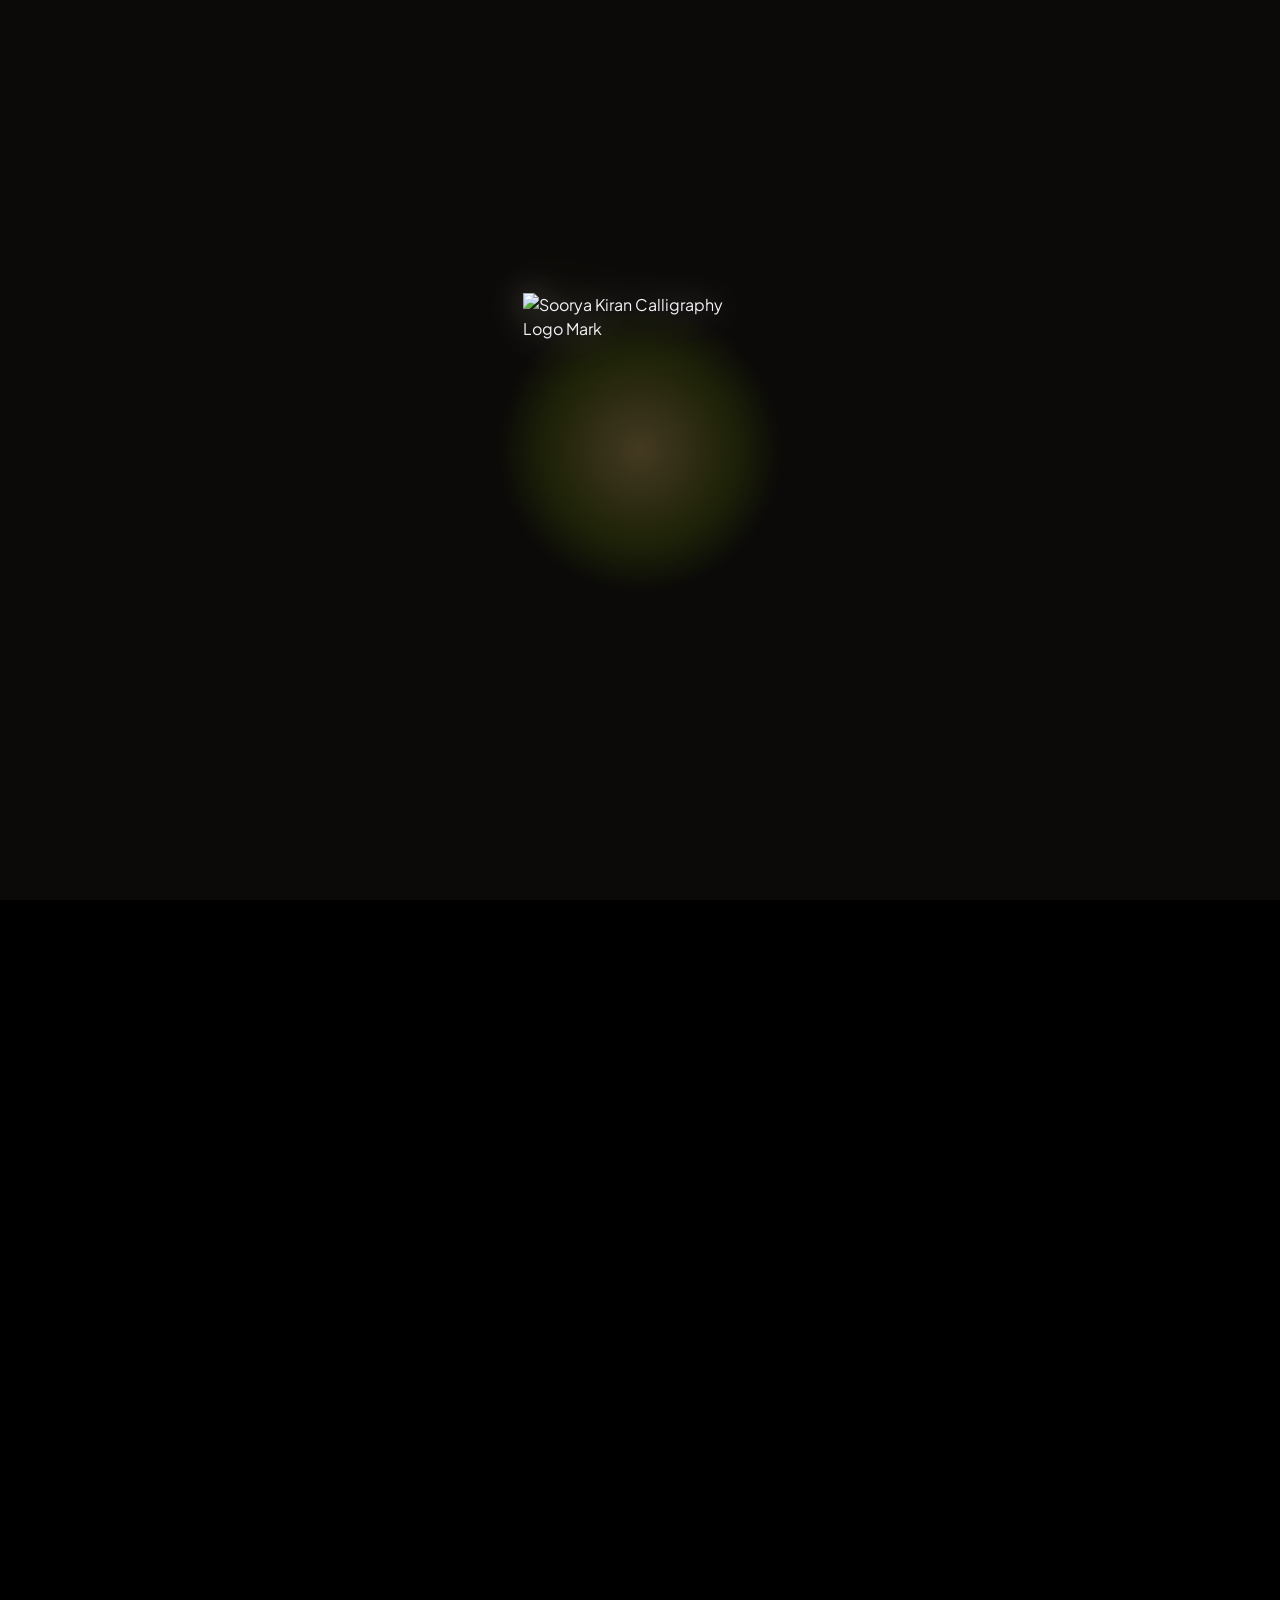
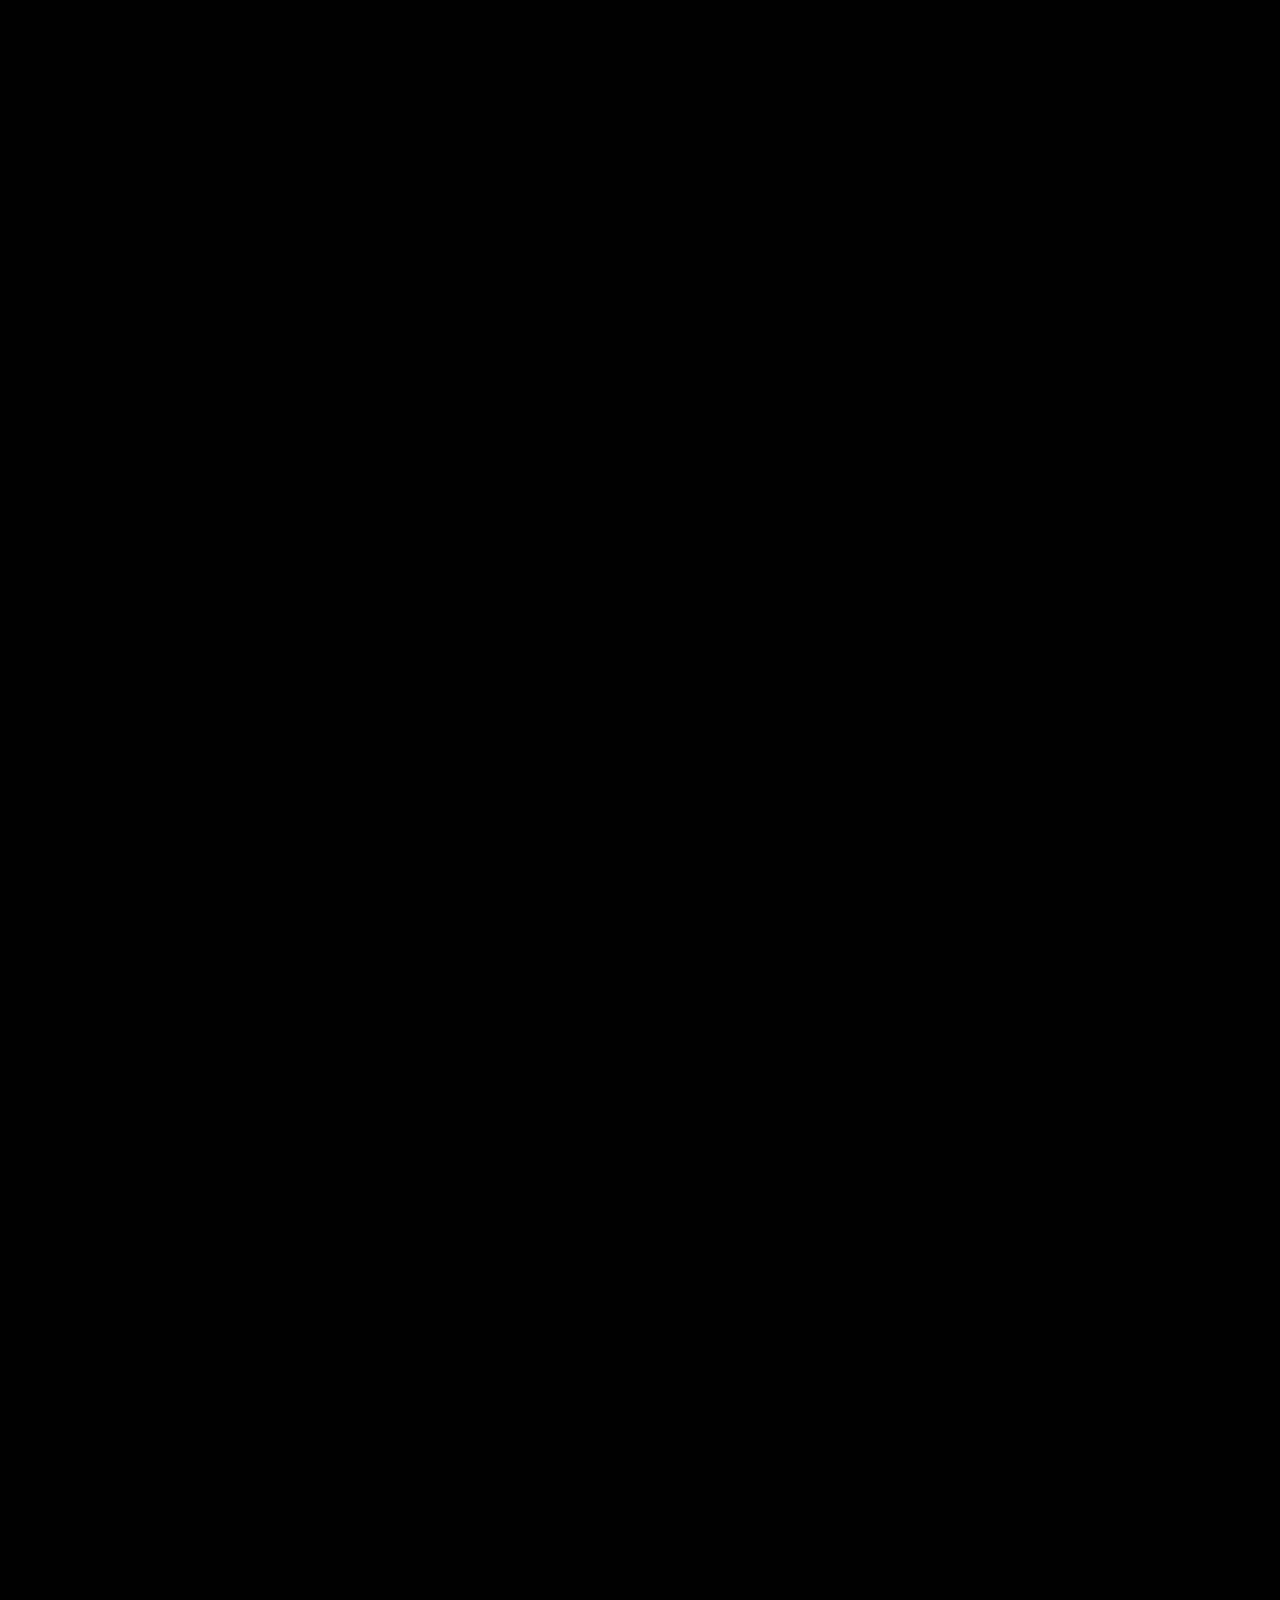
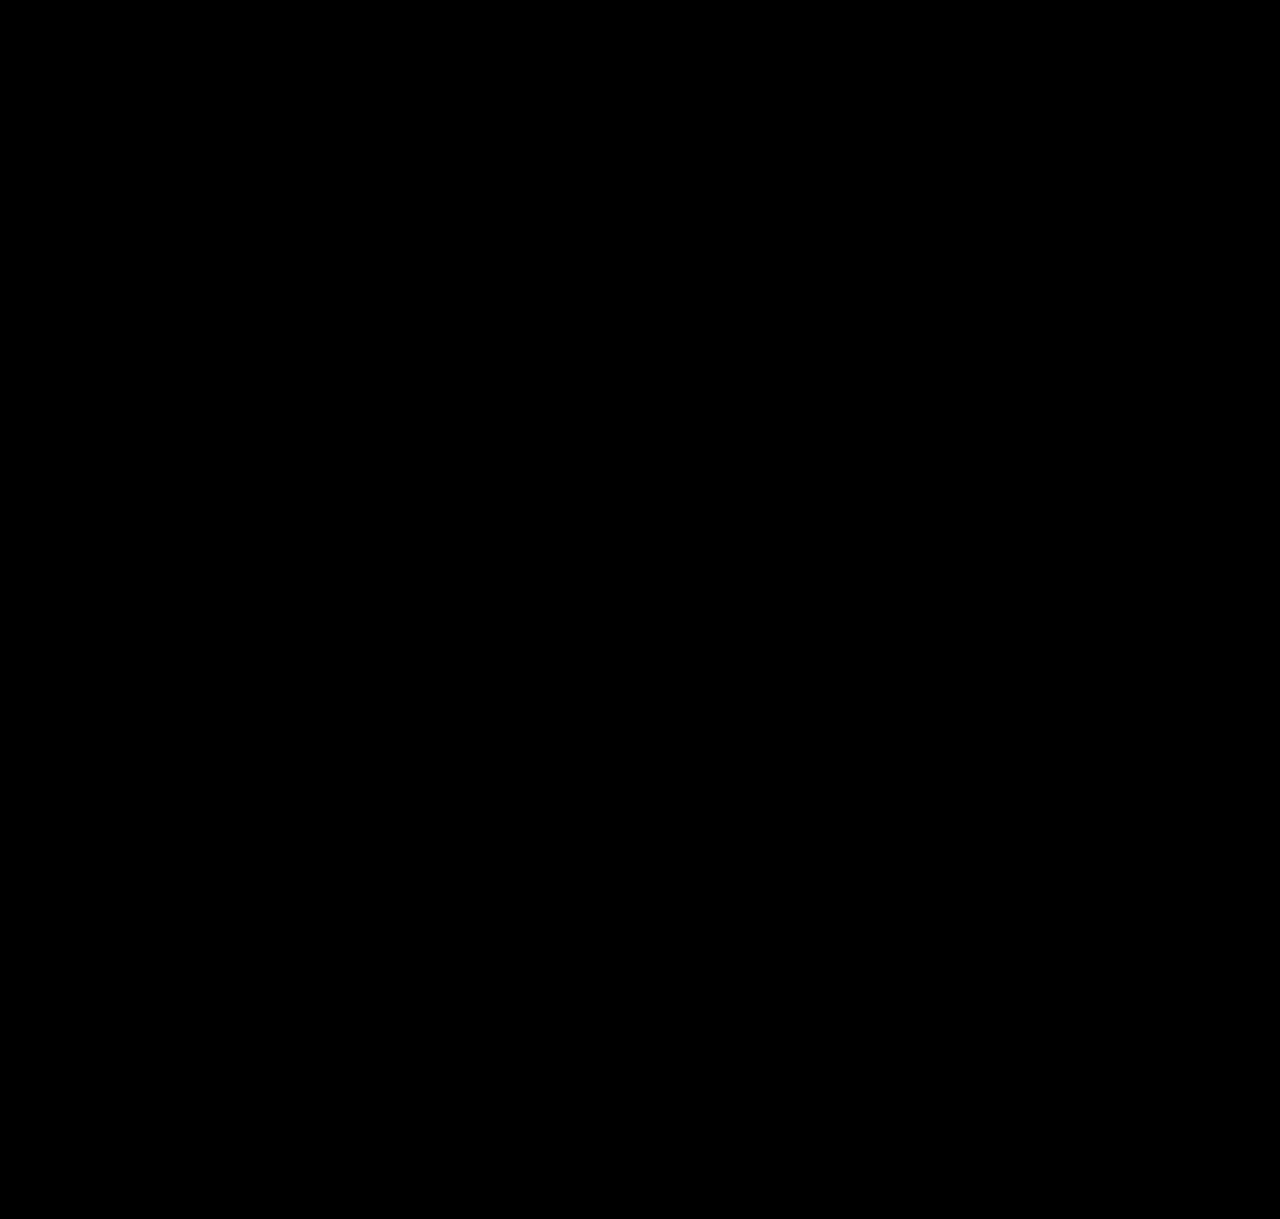
==== index.html @ 74030e29 "initial portfolio upload" ====
<!DOCTYPE html>
<html lang="en" data-theme="void" class="loading-locked">

<head>
  <meta charset="UTF-8">
  <meta name="viewport" content="width=device-width, initial-scale=1.0, viewport-fit=cover">
  <title>SOORYA KIRAN — Portfolio</title>
  <meta name="description"
    content="Portfolio of Soorya Kiran — brand systems, 3D motion, and tactile editorial design.">
  <meta property="og:title" content="SOORYA KIRAN — Portfolio">
  <meta property="og:description" content="Brand systems, 3D motion, and tactile editorial design by Soorya Kiran.">
  <meta property="og:type" content="website">
  <meta name="referrer" content="strict-origin-when-cross-origin">

  <link rel="stylesheet" href="styles.css">
  <link rel="icon" type="image/png" sizes="32x32" href="favicon-32x32.png?v=2">
  <link rel="icon" type="image/png" sizes="16x16" href="favicon-16x16.png?v=2">
  <link rel="apple-touch-icon" sizes="180x180" href="apple-touch-icon.png?v=2">
  <link rel="shortcut icon" href="favicon.ico?v=2">

  <!-- Instagram Media Embed Script -->
  <script async src="https://www.instagram.com/embed.js"></script>
</head>

<body class="loading-locked">
  <a href="#main-content" class="skip-link">SKIP TO CONTENT</a>

  <!-- ========================================================================
       PRELOADER / SPLASH SCREEN (Dark Dot-Grid Canvas with Animated Logo)
       ======================================================================== -->
  <div class="site-loader" id="siteLoader" role="status" aria-live="polite" aria-label="Loading Soorya Kiran portfolio">
    <div class="loader-stage" id="loaderStage">
      <div class="loader-halo" aria-hidden="true"></div>

      <!-- Animated Calligraphy Logo -->
      <div class="loader-logo-wrap">
        <img id="loaderLogoImg" src="img/loader-logo.gif" alt="Soorya Kiran Calligraphy Logo Mark"
          class="loader-logo-img" loading="eager" />
        <div class="loader-shimmer" aria-hidden="true"></div>
      </div>
    </div>
  </div>

  <!-- Tactile Analog Noise Overlay (Rohith Manikkoth Style) -->
  <div class="noise-overlay" aria-hidden="true"></div>

  <!-- Dot Matrix Grid Canvas (Nothing OS Style) -->
  <div class="dot-grid-bg" aria-hidden="true"></div>

  <!-- Custom Spring & Magnetic Cursor -->
  <div class="custom-cursor" id="customCursor" aria-hidden="true"></div>

  <!-- ========================================================================
       TOP NAVIGATION
       ======================================================================== -->
  <header class="site-nav">
    <div class="site-nav__inner">
      <a href="#hero" class="logo-badge" aria-label="Soorya Kiran Studio Home" title="Soorya Kiran">
        <img src="logo.png" alt="Soorya Kiran Logo" class="logo-badge__mark">
      </a>

      <div class="status-pill" aria-label="Current studio availability">
        <span class="status-dot"></span>
        <span>STATUS: OPEN FOR COMMISSIONS [2026]</span>
      </div>

      <nav class="nav-actions" aria-label="Primary navigation">
        <div class="nav-dropdown" id="worksDropdown">
          <button class="nav-link-btn nav-dropdown-trigger" id="worksDropdownBtn" type="button" aria-haspopup="true"
            aria-expanded="false" aria-controls="worksDropdownMenu">
            <span>WORKS</span>
            <svg class="dropdown-chevron" viewBox="0 0 24 24" width="13" height="13" fill="none" stroke="currentColor"
              stroke-width="2.5" stroke-linecap="round" stroke-linejoin="round" aria-hidden="true">
              <polyline points="6 9 12 15 18 9"></polyline>
            </svg>
          </button>
          <div class="nav-dropdown-menu" id="worksDropdownMenu" role="menu" aria-label="Works Categories">
            <a href="#featured" class="nav-dropdown-item" role="menuitem">
              <span class="dropdown-item-num">01</span>
              <span class="dropdown-item-text">Illustration &amp; Branding</span>
            </a>
            <a href="#disciplines" class="nav-dropdown-item" role="menuitem">
              <span class="dropdown-item-num">02</span>
              <span class="dropdown-item-text">Creative Direction &amp; Scripting</span>
            </a>
          </div>
        </div>
        <a href="#about" class="nav-link-btn">ABOUT</a>
        <a href="resume.html" class="nav-link-btn" title="View Soorya Kiran's Resume &amp; Download PDF">RESUME</a>
        <a href="#contact" class="nav-link-btn">CONTACT</a>
        <button class="sound-toggle-btn active" id="soundToggleBtn" aria-label="Toggle sound effects"
          aria-pressed="true" title="Toggle audio feedback">
          <svg viewBox="0 0 24 24" width="18" height="18" fill="none" stroke="currentColor" stroke-width="2"
            stroke-linecap="round" stroke-linejoin="round" aria-hidden="true">
            <polygon points="11 5 6 9 2 9 2 15 6 15 11 19 11 5"></polygon>
            <path d="M19.07 4.93a10 10 0 0 1 0 14.14M15.54 8.46a5 5 0 0 1 0 7.07"></path>
          </svg>
        </button>
      </nav>
    </div>
  </header>

  <main id="main-content">
    <!-- ========================================================================
       HERO SECTION: 3D Parallax Shapes + Brought-Down Text
       ======================================================================== -->
    <section class="hero-section" id="hero">
      <div class="container">
        <!-- Interactive 3D Parallax & Inertia Graphical Floating Shapes Stage -->
        <div class="sticker-stage-container" id="stickerStageContainer">
          <div class="sticker-stage" id="stickerStage">

            <!-- Background Layer: Rotating Orbital Tech Ring (Encompassing All Foreground Elements) -->
            <div class="sticker-item sticker-techring-item" data-depth="0.25" data-base-rot="0" aria-hidden="true">
              <div class="techring-orbit-wrap">
                <img src="img/stickers/tech-ring-white.png" alt="" class="techring-img techring-img-white" />
                <img src="img/stickers/tech-ring-black.png" alt="" class="techring-img techring-img-black" />
              </div>
            </div>

            <!-- Sticker 1 (Center): Retro CRT Television with Creative Dictator VHS Screen & Cartoon Avatar Inside -->
            <div class="sticker-item sticker-1 sticker-tv-item" data-depth="1.4" data-base-rot="2">
              <div class="tv-sticker-chassis" style="--hover-rot: 4deg;">
                <div class="tv-screen-portal">
                  <div class="tv-screen-ambient">
                    <img src="img/stickers/creative-dictator.jpg" alt="Creative Dictator" class="tv-vhs-screen-img" />
                    <div class="tv-vhs-glitch-line"></div>
                    <div class="tv-scanlines"></div>
                    <div class="tv-vhs-static-noise"></div>
                  </div>
                  <!-- Animated Cartoon Head Assembly with Living Moving Eyes -->
                  <div class="tv-cartoon-head-assembly">
                    <img src="img/stickers/cartoon-head-base.png" alt="Soorya Kiran Cartoon Avatar"
                      class="tv-cartoon-head-base" />
                    <div class="cartoon-eyes-container" aria-hidden="true">
                      <img src="img/stickers/cartoon-pupil-left.png" alt="" class="cartoon-pupil pupil-left" />
                      <img src="img/stickers/cartoon-pupil-right.png" alt="" class="cartoon-pupil pupil-right" />
                    </div>
                  </div>
                  <div class="tv-screen-glare"></div>
                </div>
                <img src="img/stickers/tv-frame.png" alt="Retro Television Chassis" class="tv-chassis-frame" />
              </div>
            </div>

            <!-- Sticker 7 (Top-Right Arc): Glowing "ON AIR" Studio Lightbox Sign -->
            <div class="sticker-item sticker-7 sticker-onair-item" data-depth="1.15" data-base-rot="4">
              <div class="onair-sticker-wrap" style="--hover-rot: 6deg;">
                <img src="img/stickers/on-air.png" alt="Retro ON AIR Studio Lightbox" class="onair-sticker-img" />
              </div>
            </div>

            <!-- Sticker 3 (Top-Right Arc): Movie Production Clapper Board (Animated Clapping Arm) -->
            <div class="sticker-item sticker-3 sticker-clapper-item" data-depth="1.2" data-base-rot="4">
              <div class="clapper-animated-wrap" style="--hover-rot: 8deg;">
                <div class="clapper-assembly">
                  <img src="img/stickers/clapper-base.png" alt="Movie Production Clapper Slate"
                    class="clapper-base-img" />
                  <img src="img/stickers/clapper-stick.png" alt="Movie Clapper Hinged Arm" class="clapper-stick-img" />
                </div>
              </div>
            </div>

            <!-- Sticker 9 (Mid-Right): Creative Visual Storyboard & Script Notebook with Flipping Pages -->
            <div class="sticker-item sticker-9 sticker-notebook-item" data-depth="1.25" data-base-rot="5">
              <div class="notebook-sticker-wrap" style="--hover-rot: 9deg;">
                <img src="img/stickers/notebook.png" alt="Creative Storyboard and Script Spiral Notebook"
                  class="notebook-sticker-img" />
                <!-- Animated 3D Flipping Pages Deck -->
                <div class="notebook-pages-deck" aria-hidden="true">
                  <!-- Base Page (Static underlayer) -->
                  <div class="notebook-page page-base">
                    <div class="page-sheet">
                      <div class="page-ruled-lines"></div>
                      <div class="page-doodle">
                        <span class="doodle-badge">VOL. 04</span>
                        <div class="doodle-bars">
                          <span class="d-bar b-1"></span>
                          <span class="d-bar b-2"></span>
                          <span class="d-bar b-3"></span>
                        </div>
                      </div>
                    </div>
                  </div>
                  <!-- Flipping Page 3 -->
                  <div class="notebook-page page-turner turn-3">
                    <div class="page-face page-front">
                      <div class="page-sheet">
                        <div class="page-doodle">
                          <span class="doodle-badge">LAYOUT</span>
                          <div class="doodle-boxes">
                            <span class="d-box"></span>
                            <span class="d-box"></span>
                          </div>
                        </div>
                      </div>
                    </div>
                    <div class="page-face page-back"></div>
                  </div>
                  <!-- Flipping Page 2 -->
                  <div class="notebook-page page-turner turn-2">
                    <div class="page-face page-front">
                      <div class="page-sheet">
                        <div class="page-doodle">
                          <span class="doodle-badge">STORY</span>
                          <div class="doodle-bars">
                            <span class="d-bar b-1"></span>
                            <span class="d-bar b-2"></span>
                          </div>
                        </div>
                      </div>
                    </div>
                    <div class="page-face page-back"></div>
                  </div>
                  <!-- Flipping Page 1 -->
                  <div class="notebook-page page-turner turn-1">
                    <div class="page-face page-front">
                      <div class="page-sheet">
                        <div class="page-doodle">
                          <span class="doodle-badge">IDEA ✦</span>
                          <div class="doodle-sketch-circle"></div>
                        </div>
                      </div>
                    </div>
                    <div class="page-face page-back"></div>
                  </div>
                </div>
                <!-- Spiral Spine overlay so pages turn under the spiral binding wire -->
                <img src="img/stickers/notebook-spiral-spine.png" alt="" class="notebook-spiral-overlay" />
              </div>
            </div>

            <!-- Sticker 5 (Bottom-Right): Cinema Popcorn Box with Falling Popcorn Kernels -->
            <div class="sticker-item sticker-5 sticker-popcorn-item" data-depth="1.1" data-base-rot="5">
              <div class="popcorn-animated-wrap" style="--hover-rot: 8deg;">
                <img src="img/stickers/popcorn.png" alt="Cinema Popcorn Box" class="popcorn-box-img" />
                <div class="popcorn-fall-stream" aria-hidden="true">
                  <img src="img/stickers/popcorn-kernel-1.png" alt="" class="popcorn-drop drop-1" />
                  <img src="img/stickers/popcorn-kernel-2.png" alt="" class="popcorn-drop drop-2" />
                  <img src="img/stickers/popcorn-kernel-3.png" alt="" class="popcorn-drop drop-3" />
                  <img src="img/stickers/popcorn-kernel-1.png" alt="" class="popcorn-drop drop-4" />
                </div>
              </div>
            </div>

            <!-- Sticker 8 (Bottom-Center): Classic Cartoon Idea Bomb with Sizzling Spark -->
            <div class="sticker-item sticker-8 sticker-bomb-item" data-depth="1.35" data-base-rot="-6">
              <div class="bomb-sticker-wrap" style="--hover-rot: -10deg;">
                <img src="img/stickers/bomb.png" alt="Classic Cartoon Idea Bomb with Sizzling Spark"
                  class="bomb-sticker-img" />
                <!-- Sizzling Sparkling Fire Animation Overlay -->
                <div class="bomb-sparkle-layer" aria-hidden="true">
                  <img src="img/stickers/bomb-spark-star.png" alt="" class="bomb-spark-star-flame" />
                  <div class="bomb-spark-core-glow"></div>
                  <div class="bomb-spark-particles">
                    <span class="bomb-spark-particle sp-1">✦</span>
                    <span class="bomb-spark-particle sp-2">★</span>
                    <span class="bomb-spark-particle sp-3">✦</span>
                    <span class="bomb-spark-particle sp-4">✦</span>
                    <span class="bomb-spark-particle sp-5">★</span>
                    <span class="bomb-spark-particle sp-6">✦</span>
                  </div>
                </div>
              </div>
            </div>

            <!-- Sticker 4 (Bottom-Left Arc): Vintage Audio Cassette Tape with Flying Musical Notes -->
            <div class="sticker-item sticker-4 sticker-cassette-item" data-depth="1.6" data-base-rot="-7">
              <div class="cassette-sticker-wrap" style="--hover-rot: -8deg;">
                <img src="img/stickers/cassette.png" alt="Vintage Audio Cassette Tape" class="cassette-sticker-img" />
                <div class="cassette-music-notes" aria-hidden="true">
                  <span class="music-note note-1">&#9835;</span>
                  <span class="music-note note-2">&#9834;</span>
                  <span class="music-note note-3">&#9836;</span>
                  <span class="music-note note-4">&#9835;</span>
                </div>
              </div>
            </div>

            <!-- Sticker 2 (Left): Design & Art Direction Typography Badge (Organized Rounded Card) -->
            <div class="sticker-item sticker-2 sticker-artdir-item" data-depth="0.9" data-base-rot="0">
              <div class="artdir-text-wrap" style="--hover-rot: -2deg;">
                <span class="artdir-line artdir-line-1">DESIGN &amp; ART</span>
                <span class="artdir-line artdir-line-2">DIRECTION</span>
              </div>
            </div>

            <!-- Sticker 6 (Upper-Left): Animated Spinning Red Vinyl Record Disc -->
            <div class="sticker-item sticker-6 sticker-disc-item" data-depth="1.3" data-base-rot="-8">
              <div class="disc-sticker-wrap" style="--hover-rot: -12deg;">
                <img src="img/stickers/vinyl-disc-red.gif" alt="Spinning Red Vinyl Record Disc"
                  class="vinyl-disc-img" />
              </div>
            </div>

          </div>
        </div>

        <!-- Text Brought Down Below the Floating Shapes -->
        <div class="hero-text-content">
          <div class="hero-header-top">
            <div class="hero-tagline neon-sign-board" role="status" aria-label="Open 24/7">
              <span class="neon-sign-dot"></span>
              <span class="neon-sign-text">OPEN <span class="neon-sign-accent">24/7</span></span>
            </div>
          </div>

          <!-- Accessible headline for SEO -->
          <h1 class="sr-only">SOORYA KIRAN — Portfolio</h1>

          <p class="hero-subtitle">
            A collection of my creative explorations in illustration, graphic design, concept art, photography, and
            visual storytelling. A space where ideas take shape through experimentation, creativity, and visual
            expression.
          </p>
        </div>
      </div>
    </section>

    <!-- ========================================================================
       ENDLESS DOT-MATRIX TICKER MARQUEE (Rohith Inspired)
       ======================================================================== -->
    <div class="marquee-ribbon" aria-hidden="true">
      <div class="marquee-track">
        <div class="marquee-content">
          <span>BRANDING</span>
          <span class="marquee-dot"></span>
          <span>COMICS</span>
          <span class="marquee-dot"></span>
          <span>ILLUSTRATIONS</span>
          <span class="marquee-dot"></span>
          <span>CONCEPTUALIZATION</span>
          <span class="marquee-dot"></span>
          <span>CONCEPT ART</span>
          <span class="marquee-dot"></span>
          <span>BRANDING</span>
          <span class="marquee-dot"></span>
          <span>COMICS</span>
          <span class="marquee-dot"></span>
          <span>ILLUSTRATIONS</span>
          <span class="marquee-dot"></span>
          <span>CONCEPTUALIZATION</span>
          <span class="marquee-dot"></span>
          <span>CONCEPT ART</span>
          <span class="marquee-dot"></span>
        </div>
        <div class="marquee-content">
          <span>BRANDING</span>
          <span class="marquee-dot"></span>
          <span>COMICS</span>
          <span class="marquee-dot"></span>
          <span>ILLUSTRATIONS</span>
          <span class="marquee-dot"></span>
          <span>CONCEPTUALIZATION</span>
          <span class="marquee-dot"></span>
          <span>CONCEPT ART</span>
          <span class="marquee-dot"></span>
          <span>BRANDING</span>
          <span class="marquee-dot"></span>
          <span>COMICS</span>
          <span class="marquee-dot"></span>
          <span>ILLUSTRATIONS</span>
          <span class="marquee-dot"></span>
          <span>CONCEPTUALIZATION</span>
          <span class="marquee-dot"></span>
          <span>CONCEPT ART</span>
          <span class="marquee-dot"></span>
        </div>
      </div>
    </div>

    <!-- ========================================================================
       01. ILLUSTRATION & BRANDING: CURVED ARC CAROUSEL
       ======================================================================== -->
    <section class="section-featured" id="featured">
      <div class="container">
        <div class="section-title-wrap">
          <span class="section-badge">01 / VISUAL IDENTITY &amp; ART</span>
          <h2 class="section-heading">ILLUSTRATION &amp;&nbsp;BRANDING</h2>
          <p class="section-desc">Editorial illustration, publication design, and visual branding projects from my
            official <a href="https://www.behance.net/sooryakiran4" target="_blank" rel="noopener noreferrer"
              style="color: var(--accent-primary); text-decoration: underline; font-weight: 700;">Behance Portfolio
              &nearr;</a>. Drag or glide along the arc to explore each case study.</p>
        </div>
      </div>

      <!-- Draggable Curved Viewport -->
      <div class="curved-carousel-viewport" id="curvedCarouselViewport">
        <div class="curved-carousel-track" id="curvedCarouselTrack">

          <!-- Card 1: Akkarakavu -->
          <article class="carousel-card" data-project-id="project-01">
            <div class="carousel-card__layer carousel-card__layer--back" style="--rot-back: -4.2deg;"></div>
            <div class="carousel-card__layer carousel-card__layer--mid" style="--rot-mid: 3.8deg;"></div>
            <div class="carousel-card__layer carousel-card__layer--front">
              <div class="card-media">
                <span class="card-media-pill">COMIC SERIES</span>
                <img src="img/projects/akkarakkavu.png" alt="Akkarakkavu Chapter One Short Comic" class="card-thumb"
                  loading="eager" />
              </div>
              <div class="card-body">
                <div class="card-meta">
                  <span class="card-client">COMIC SERIES</span>
                  <span class="card-year">2025</span>
                </div>
                <h3 class="card-title">AKKARAKKAVU</h3>
                <div class="card-tags">
                  <span class="card-tag">Comic Series</span>
                  <span class="card-tag">Visual Storytelling</span>
                  <span class="card-tag">Character Design</span>
                </div>
              </div>
            </div>
          </article>

          <!-- Card 2: Walkkaro Walkathon -->
          <article class="carousel-card" data-project-id="project-02">
            <div class="carousel-card__layer carousel-card__layer--back" style="--rot-back: -4.8deg;"></div>
            <div class="carousel-card__layer carousel-card__layer--mid" style="--rot-mid: 3.4deg;"></div>
            <div class="carousel-card__layer carousel-card__layer--front">
              <div class="card-media">
                <span class="card-media-pill">CAMPAIGN KEY VISUAL &bull; BRANDING</span>
                <img src="img/projects/walkkaro.jpg" alt="Walkkaro Kozhikode Walkathon Key Visual Illustration"
                  class="card-thumb" loading="eager" />
              </div>
              <div class="card-body">
                <div class="card-meta">
                  <span class="card-client">CURIOUS CAT IDEAS &bull; WALKKARO</span>
                  <span class="card-year">2026</span>
                </div>
                <h3 class="card-title">WALKKARO WALKATHON</h3>
                <div class="card-tags">
                  <span class="card-tag">Key Visual</span>
                  <span class="card-tag">Event Illustration</span>
                  <span class="card-tag">Print &amp; Digital</span>
                </div>
              </div>
            </div>
          </article>

          <!-- Card 3: The Drip Codex -->
          <article class="carousel-card" data-project-id="project-03">
            <div class="carousel-card__layer carousel-card__layer--back" style="--rot-back: -3.6deg;"></div>
            <div class="carousel-card__layer carousel-card__layer--mid" style="--rot-mid: 4.6deg;"></div>
            <div class="carousel-card__layer carousel-card__layer--front">
              <div class="card-media">
                <span class="card-media-pill">EDITORIAL &bull; GEN-Z CULTURE</span>
                <img src="img/projects/drip-codex.jpg" alt="The Drip Codex Fashion Glossary" class="card-thumb"
                  loading="eager" />
              </div>
              <div class="card-body">
                <div class="card-meta">
                  <span class="card-client">EDITORIAL &bull; SUB-CULTURE</span>
                  <span class="card-year">2025</span>
                </div>
                <h3 class="card-title">THE DRIP CODEX</h3>
                <div class="card-tags">
                  <span class="card-tag">Fashion Glossary</span>
                  <span class="card-tag">Editorial Design</span>
                  <span class="card-tag">Subculture Research</span>
                </div>
              </div>
            </div>
          </article>

          <!-- Card 4: One Way Vision Project 2025 -->
          <article class="carousel-card" data-project-id="project-04">
            <div class="carousel-card__layer carousel-card__layer--back" style="--rot-back: -4.4deg;"></div>
            <div class="carousel-card__layer carousel-card__layer--mid" style="--rot-mid: 4.0deg;"></div>
            <div class="carousel-card__layer carousel-card__layer--front">
              <div class="card-media">
                <span class="card-media-pill">SPATIAL GRAPHICS &bull; ARCHITECTURE</span>
                <img src="img/projects/one-way-vision.jpg" alt="One Way Vision Illustrated Graphic Panel NIFT Kannur"
                  class="card-thumb" loading="eager" />
              </div>
              <div class="card-body">
                <div class="card-meta">
                  <span class="card-client">NIFT KANNUR CAMPUS</span>
                  <span class="card-year">2025</span>
                </div>
                <h3 class="card-title">ONE WAY VISION PANELS</h3>
                <div class="card-tags">
                  <span class="card-tag">Architectural Mural</span>
                  <span class="card-tag">Large Format</span>
                  <span class="card-tag">Perforated Vinyl</span>
                </div>
              </div>
            </div>
          </article>

        </div>
      </div>

      <!-- Carousel Nav Buttons -->
      <div class="carousel-controls">
        <button class="carousel-btn" id="carouselPrevBtn" aria-label="Previous Project">
          <svg viewBox="0 0 24 24" fill="none" stroke="currentColor" stroke-width="2.5" stroke-linecap="round"
            stroke-linejoin="round">
            <line x1="19" y1="12" x2="5" y2="12"></line>
            <polyline points="12 19 5 12 12 5"></polyline>
          </svg>
        </button>
        <button class="carousel-btn" id="carouselNextBtn" aria-label="Next Project">
          <svg viewBox="0 0 24 24" fill="none" stroke="currentColor" stroke-width="2.5" stroke-linecap="round"
            stroke-linejoin="round">
            <line x1="5" y1="12" x2="19" y2="12"></line>
            <polyline points="12 5 19 12 12 19"></polyline>
          </svg>
        </button>
      </div>
    </section>

    <!-- Reverse Ticker Marquee (Same discipline terms as top ticker) -->
    <div class="marquee-ribbon marquee-ribbon--reverse" aria-hidden="true">
      <div class="marquee-track">
        <div class="marquee-content">
          <span>BRANDING</span>
          <span class="marquee-dot"></span>
          <span>COMICS</span>
          <span class="marquee-dot"></span>
          <span>ILLUSTRATIONS</span>
          <span class="marquee-dot"></span>
          <span>CONCEPTUALIZATION</span>
          <span class="marquee-dot"></span>
          <span>CONCEPT ART</span>
          <span class="marquee-dot"></span>
          <span>BRANDING</span>
          <span class="marquee-dot"></span>
          <span>COMICS</span>
          <span class="marquee-dot"></span>
          <span>ILLUSTRATIONS</span>
          <span class="marquee-dot"></span>
          <span>CONCEPTUALIZATION</span>
          <span class="marquee-dot"></span>
          <span>CONCEPT ART</span>
          <span class="marquee-dot"></span>
        </div>
        <div class="marquee-content">
          <span>BRANDING</span>
          <span class="marquee-dot"></span>
          <span>COMICS</span>
          <span class="marquee-dot"></span>
          <span>ILLUSTRATIONS</span>
          <span class="marquee-dot"></span>
          <span>CONCEPTUALIZATION</span>
          <span class="marquee-dot"></span>
          <span>CONCEPT ART</span>
          <span class="marquee-dot"></span>
          <span>BRANDING</span>
          <span class="marquee-dot"></span>
          <span>COMICS</span>
          <span class="marquee-dot"></span>
          <span>ILLUSTRATIONS</span>
          <span class="marquee-dot"></span>
          <span>CONCEPTUALIZATION</span>
          <span class="marquee-dot"></span>
          <span>CONCEPT ART</span>
          <span class="marquee-dot"></span>
        </div>
      </div>
    </div>

    <!-- ========================================================================
       02. CREATIVE DIRECTION & SCRIPTING (Hovering Project Cards)
       ======================================================================== -->
    <section class="section-grid" id="disciplines">
      <div class="container">
        <div class="section-title-wrap">
          <span class="section-badge">02 / FILM &amp; NARRATIVE DIRECTION</span>
          <h2 class="section-heading">CREATIVE DIRECTION &amp;&nbsp;SCRIPTING</h2>
          <p class="section-desc">Short films, commercial storyboards, and directorial projects from my official <a
              href="https://www.behance.net/sooryakiran4" target="_blank" rel="noopener noreferrer"
              style="color: var(--accent-primary); text-decoration: underline; font-weight: 700;">Behance Portfolio
              &nearr;</a>. Click any card to pop out the interactive case study.</p>
        </div>

        <div class="decks-grid">

          <!-- Deck 1: Brand Visual Study (PUMA) -->
          <div class="deck-container" data-project-id="project-05" role="button" tabindex="0"
            aria-label="Brand Visual Study (PUMA) case study">
            <div class="card-deck">
              <div class="card-deck__layer card-deck__layer--back" style="--rot-back: -5deg;"></div>
              <div class="card-deck__layer card-deck__layer--mid" style="--rot-mid: 4deg;"></div>
              <div class="card-deck__layer card-deck__layer--front">
                <span class="deck-badge">VIDEO</span>
                <span class="deck-count">AD FILM</span>
                <div class="deck-media">
                  <img src="img/projects/puma-study.jpg" alt="Brand Visual Study (PUMA)" class="card-thumb"
                    loading="lazy" />
                  <div class="deck-play-pill" aria-hidden="true">
                    <svg viewBox="0 0 24 24" fill="currentColor">
                      <path d="M8 5v14l11-7z" />
                    </svg>
                    <span>PLAY AD FILM</span>
                  </div>
                </div>
              </div>
            </div>
            <div class="deck-info">
              <h3 class="deck-title">BRAND VISUAL STUDY (PUMA) <span class="deck-title-arrow">&rarr;</span></h3>
              <p class="deck-desc">Dynamic guidelines, responsive logomarks, and multi-platform athletic design
                architectures.</p>
            </div>
          </div>

          <!-- Deck 2: Somewhere Between Us (Short Film) -->
          <div class="deck-container" data-project-id="project-06" role="button" tabindex="0"
            aria-label="Somewhere Between Us (Short Film) case study">
            <div class="card-deck">
              <div class="card-deck__layer card-deck__layer--back" style="--rot-back: -3.5deg;"></div>
              <div class="card-deck__layer card-deck__layer--mid" style="--rot-mid: 5deg;"></div>
              <div class="card-deck__layer card-deck__layer--front">
                <span class="deck-badge">VIDEO</span>
                <span class="deck-count">SHORT FILM</span>
                <div class="deck-media">
                  <img src="img/projects/somewhere-between-us.jpg" alt="Somewhere Between Us (Short Film)"
                    class="card-thumb" loading="lazy" />
                  <div class="deck-play-pill" aria-hidden="true">
                    <svg viewBox="0 0 24 24" fill="currentColor">
                      <path d="M8 5v14l11-7z" />
                    </svg>
                    <span>WATCH FILM</span>
                  </div>
                </div>
              </div>
            </div>
            <div class="deck-info">
              <h3 class="deck-title">SOMEWHERE BETWEEN US <span class="deck-title-arrow">&rarr;</span></h3>
              <p class="deck-desc">Heavyweight monographs, risograph periodicals, and narrative film visual direction.
              </p>
            </div>
          </div>

          <!-- Deck 3: Happylicious Styling Project -->
          <div class="deck-container" data-project-id="project-07" role="button" tabindex="0"
            aria-label="Happylicious Styling Project case study">
            <div class="card-deck">
              <div class="card-deck__layer card-deck__layer--back" style="--rot-back: -6deg;"></div>
              <div class="card-deck__layer card-deck__layer--mid" style="--rot-mid: 4.5deg;"></div>
              <div class="card-deck__layer card-deck__layer--front">
                <span class="deck-badge">VIDEO</span>
                <span class="deck-count">FASHION FILM</span>
                <div class="deck-media">
                  <img src="img/projects/happylicious.jpg" alt="Happylicious Styling Project" class="card-thumb"
                    loading="lazy" />
                  <div class="deck-play-pill" aria-hidden="true">
                    <svg viewBox="0 0 24 24" fill="currentColor">
                      <path d="M8 5v14l11-7z" />
                    </svg>
                    <span>VIEW REEL</span>
                  </div>
                </div>
              </div>
            </div>
            <div class="deck-info">
              <h3 class="deck-title">HAPPYLICIOUS STYLING <span class="deck-title-arrow">&rarr;</span></h3>
              <p class="deck-desc">Kinetic spring typography, procedural 3D environments, and joyful youth fashion
                aesthetics.</p>
            </div>
          </div>

        </div>
      </div>
    </section>

    <!-- ========================================================================
       ABOUT & PHILOSOPHY SECTION (Tactile Studio Ethos)
       ======================================================================== -->
    <section class="section-about" id="about">
      <div class="container">
        <div class="about-grid">
          <div class="about-text-col">
            <span class="section-badge">03 / ABOUT &bull; MULTIDISCIPLINARY CREATIVE</span>
            <h2 class="about-lead">
              MULTIDISCIPLINARY <span>VISUAL STORYTELLER.</span>
            </h2>
            <p class="about-body-p">
              I am a multidisciplinary creative and visual storyteller with a strong foundation in illustration, graphic
              design, filmmaking, animation and creative direction. My approach to work is driven by conceptual
              thinking, research, experimentation and attention to detail.
            </p>
            <p class="about-body-p">
              I enjoy transforming ideas into compelling visual narratives across different mediums, whether through
              illustrations, brand identities, editorial design, advertising, motion graphics or films. I am comfortable
              working across the creative process, from initial research and ideation to visual development, execution
              and final delivery.
            </p>
            <p class="about-body-p">
              I have experience in both independent creative work and collaborative projects, including leading teams,
              developing campaign visuals and directing productions. I am particularly interested in storytelling,
              visual development and exploring unconventional ways of communicating ideas. Rather than limiting myself
              to a single discipline, I enjoy adapting to different creative challenges and finding the most effective
              visual language to bring an idea to life.
            </p>

            <div class="stats-cluster birthday-clock-cluster" id="birthdayClock"
              aria-label="Birthday and live creative uptime clock for Soorya Kiran (Born 11/11/2004)">
              <div class="stat-card clock-card" title="Completed years since November 11, 2004">
                <span class="stat-number" id="clockYears">22</span>
                <span class="stat-label">YEARS ON EARTH</span>
              </div>
              <div class="stat-card clock-card" id="clockDaysCard"
                title="Days elapsed since 22nd birthday (Click to toggle total days)">
                <span class="stat-number" id="clockDays">03</span>
                <span class="stat-label" id="clockDaysLabel">DAYS SINCE BIRTHDAY</span>
              </div>
              <div class="stat-card clock-card clock-card-live" title="Live ticking clock (IST / Local time)">
                <span class="stat-number clock-live-time" id="clockTime">04:12:35</span>
                <span class="stat-label"><span class="clock-live-dot"></span>LIVE UPTIME &bull; 11/11/2004</span>
              </div>
            </div>

            <div style="margin-top: 2rem;">
              <a href="resume.html" class="nav-link-btn"
                style="display: inline-flex; align-items: center; gap: 0.6rem; padding: 0.75rem 1.4rem;">
                <svg viewBox="0 0 24 24" width="18" height="18" fill="none" stroke="currentColor" stroke-width="2"
                  stroke-linecap="round" stroke-linejoin="round">
                  <path d="M14 2H6a2 2 0 0 0-2 2v16a2 2 0 0 0 2 2h12a2 2 0 0 0 2-2V8z"></path>
                  <polyline points="14 2 14 8 20 8"></polyline>
                  <line x1="16" y1="13" x2="8" y2="13"></line>
                  <line x1="16" y1="17" x2="8" y2="17"></line>
                  <polyline points="10 9 9 9 8 9"></polyline>
                </svg>
                <span>EXPLORE RESUME &amp; DOWNLOAD PDF</span>
              </a>
            </div>
          </div>

          <div class="about-visual-col">
            <div class="avatar-frame">
              <img src="img/profile/soorya-kiran.jpg"
                alt="Soorya Kiran — Multidisciplinary Creative &amp; Visual Storyteller" class="avatar-photo" />
              <div class="avatar-overlay-badge">
                <span class="avatar-hud-dot"></span>
                <span class="avatar-hud-text">[SOORYA KIRAN &bull; MULTIDISCIPLINARY CREATIVE]</span>
              </div>
            </div>
          </div>
        </div>
      </div>
    </section>
  </main>

  <!-- ========================================================================
       GIANT KINETIC FOOTER (Highway Neon Sign Board Landmark)
       ======================================================================== -->
  <footer class="site-footer" id="contact">
    <div class="container footer-signboard-wrapper">
      <div class="footer-signboard-assembly" id="footerSignboard">
        <!-- Mechanical Pole Stand (matching Image 1) -->
        <div class="signboard-poles" aria-hidden="true">
          <div class="signboard-pole signboard-pole--left">
            <span class="signboard-pole-cap"></span>
          </div>
          <div class="signboard-pole signboard-pole--right">
            <span class="signboard-pole-cap"></span>
          </div>
        </div>

        <!-- The Sign Board -->
        <div class="footer-signboard-board">
          <!-- 4 Corner Bolts/Rivets -->
          <span class="signboard-bolt signboard-bolt--tl" aria-hidden="true"></span>
          <span class="signboard-bolt signboard-bolt--tr" aria-hidden="true"></span>
          <span class="signboard-bolt signboard-bolt--bl" aria-hidden="true"></span>
          <span class="signboard-bolt signboard-bolt--br" aria-hidden="true"></span>

          <!-- Inner Board Frame -->
          <div class="signboard-inner-frame">
            <!-- Headline Title -->
            <div class="footer-kinetic-title-wrap">
              <div class="footer-kinetic-title" id="footerKineticTitle" aria-label="LET'S ROLL">
                <span class="footer-word footer-word-lets">
                  <span class="footer-word-inner">LET'S</span>
                </span>
                <span class="footer-word footer-word-roll">
                  <span class="footer-word-inner">ROLL</span>
                </span>
              </div>
            </div>

            <div class="footer-content">
              <!-- Interactive Copy Email Pill -->
              <button class="footer-copy-email-pill" id="footerEmailBtn" data-email="sooryakiran605@gmail.com"
                title="Click to copy email address">
                <svg viewBox="0 0 24 24" fill="none" stroke="currentColor" stroke-width="2.5" stroke-linecap="round"
                  stroke-linejoin="round">
                  <rect x="9" y="9" width="13" height="13" rx="2" ry="2"></rect>
                  <path d="M5 15H4a2 2 0 0 1-2-2V4a2 2 0 0 1 2-2h9a2 2 0 0 1 2 2v1"></path>
                </svg>
                <span>SOORYAKIRAN605@GMAIL.COM</span>
                <span class="copy-toast" id="copyToast">COPIED TO CLIPBOARD!</span>
              </button>

              <!-- Kinetic Spring Links (Social App Logos) -->
              <ul class="footer-links-list">
                <li>
                  <a href="https://www.instagram.com/su6yaaa?psln=b3o4cnlhNW5reWl0&utm_source=qr" target="_blank"
                    rel="noopener noreferrer" aria-label="Instagram" title="Instagram (@su6yaaa)">
                    <svg viewBox="0 0 24 24" width="22" height="22" fill="none" stroke="currentColor" stroke-width="2"
                      stroke-linecap="round" stroke-linejoin="round">
                      <rect x="2" y="2" width="20" height="20" rx="5" ry="5"></rect>
                      <path d="M16 11.37A4 4 0 1 1 12.63 8 4 4 0 0 1 16 11.37z"></path>
                      <line x1="17.5" y1="6.5" x2="17.51" y2="6.5"></line>
                    </svg>
                  </a>
                </li>
                <li>
                  <a href="https://www.behance.net/sooryakiran4" target="_blank" rel="noopener noreferrer" aria-label="Behance"
                    title="Behance (@sooryakiran4)">
                    <svg viewBox="0 0 24 24" width="22" height="22" fill="none" stroke="currentColor" stroke-width="2"
                      stroke-linecap="round" stroke-linejoin="round">
                      <path d="M3 18v-12h4.5a3 3 0 0 1 0 6a3 3 0 0 1 0 6h-4.5"></path>
                      <path d="M3 12h4.5"></path>
                      <path d="M14 13h7a3.5 3.5 0 0 0 -7 0v2a3.5 3.5 0 0 0 6.64 1"></path>
                      <path d="M16 6l3 0"></path>
                    </svg>
                  </a>
                </li>
                <li>
                  <a href="https://www.linkedin.com/in/soorya-kiran-b377363bb?trk=contact-info" target="_blank"
                    rel="noopener noreferrer" aria-label="LinkedIn" title="LinkedIn (Soorya Kiran)">
                    <svg viewBox="0 0 24 24" width="22" height="22" fill="none" stroke="currentColor" stroke-width="2"
                      stroke-linecap="round" stroke-linejoin="round">
                      <path d="M16 8a6 6 0 0 1 6 6v7h-4v-7a2 2 0 0 0-2-2 2 2 0 0 0-2 2v7h-4v-7a6 6 0 0 1 6-6z"></path>
                      <rect x="2" y="9" width="4" height="12"></rect>
                      <circle cx="4" cy="4" r="2"></circle>
                    </svg>
                  </a>
                </li>
              </ul>

              <!-- Studio Clock & Meta -->
              <div class="footer-bottom-bar">
                <div class="footer-time-clock">
                  <span>LOCAL STUDIO TIME:</span>
                  <span id="liveClock" style="color: var(--accent-primary); font-weight: 700;">12:00:00</span>
                  <span>(IST / INDIA)</span>
                </div>
                <div>
                  <span>&copy; 2026 SOORYA KIRAN. ALL RIGHTS RESERVED.</span>
                </div>
              </div>
            </div>
          </div>
        </div>
      </div>
    </div>
  </footer>

  <!-- ========================================================================
       INTERACTIVE RADIAL THEME SWITCHER (Spencer Gabor Polar Fan-Out)
       ======================================================================== -->
  <div class="radial-palette-widget" id="radialPaletteWidget">
    <div class="palette-tooltip">REPAINT PALETTE</div>

    <button class="radial-toggle-btn" id="radialToggleBtn" aria-label="Change website color theme" aria-expanded="false"
      aria-controls="paletteSwatchesRing" title="Repaint Portfolio">
      <!-- Sun Icon (Active in White & Orange "Cream" Theme) -->
      <svg class="theme-icon theme-icon-sun" viewBox="0 0 24 24" fill="none" stroke="currentColor" stroke-width="2.5"
        stroke-linecap="round" stroke-linejoin="round" aria-hidden="true">
        <circle cx="12" cy="12" r="4.5"></circle>
        <line x1="12" y1="2" x2="12" y2="4.5"></line>
        <line x1="12" y1="19.5" x2="12" y2="22"></line>
        <line x1="4.93" y1="4.93" x2="6.7" y2="6.7"></line>
        <line x1="17.3" y1="17.3" x2="19.07" y2="19.07"></line>
        <line x1="2" y1="12" x2="4.5" y2="12"></line>
        <line x1="19.5" y1="12" x2="22" y2="12"></line>
        <line x1="4.93" y1="19.07" x2="6.7" y2="17.3"></line>
        <line x1="17.3" y1="6.7" x2="19.07" y2="4.93"></line>
      </svg>

      <!-- Moon Icon (Active in Dark "Void" and "Solar" Themes) -->
      <svg class="theme-icon theme-icon-moon" viewBox="0 0 24 24" fill="none" stroke="currentColor" stroke-width="2.5"
        stroke-linecap="round" stroke-linejoin="round" aria-hidden="true">
        <path d="M21 12.79A9 9 0 1 1 11.21 3 7 7 0 0 0 21 12.79z"></path>
      </svg>
    </button>

    <!-- Polar Fan-Out Swatches -->
    <div class="palette-swatches-ring" id="paletteSwatchesRing">
      <!-- Theme 1: Void & Acid (Rohith) -->
      <button class="swatch-btn" data-set-theme="void" style="--idx: 0; background: #ccff00; color: #000;"
        aria-label="Void and Acid dark neon theme" title="Void & Acid (Dark Neon)">
        01
      </button>
      <!-- Theme 2: Editorial Cream (Spencer) -->
      <button class="swatch-btn" data-set-theme="cream" style="--idx: 1; background: #ff4800; color: #fff;"
        aria-label="Editorial Cream and Vermilion light theme" title="Editorial Cream & Vermilion">
        02
      </button>
      <!-- Theme 3: Solar Amber -->
      <button class="swatch-btn" data-set-theme="solar" style="--idx: 2; background: #ff9900; color: #000;"
        aria-label="Solar Amber dark theme" title="Solar Amber & Espresso">
        03
      </button>
    </div>
  </div>

  <!-- ========================================================================
       CASE STUDY DETAIL MODAL (Deep Dive on Click)
       ======================================================================== -->
  <div class="case-modal-backdrop" id="caseModalBackdrop" role="dialog" aria-modal="true" aria-labelledby="modalTitle"
    aria-hidden="true">
    <div class="case-modal-card">
      <button class="modal-close-btn" id="modalCloseBtn" aria-label="Close Case Study" title="Close [ESC]">
        <svg viewBox="0 0 24 24" width="20" height="20" fill="none" stroke="currentColor" stroke-width="2.5"
          stroke-linecap="round" stroke-linejoin="round">
          <line x1="18" y1="6" x2="6" y2="18"></line>
          <line x1="6" y1="6" x2="18" y2="18"></line>
        </svg>
      </button>

      <div class="modal-hero-media">
        <img id="modalHeroImg" src="img/projects/akkarakkavu.png" alt="Project Artwork" class="modal-hero-img"
          loading="eager" />
        <div class="modal-hero-overlay">
          <span class="modal-hero-badge" id="modalHeroBadge">COMIC SERIES // VOL. 01</span>
        </div>
      </div>

      <div class="modal-body">
        <div class="modal-meta-row">
          <div class="modal-meta-item">
            <span class="modal-meta-label">CLIENT / INSTITUTION</span>
            <span class="modal-meta-val" id="modalClient">Independent Comic Publication</span>
          </div>
          <div class="modal-meta-item">
            <span class="modal-meta-label">DISCIPLINE</span>
            <span class="modal-meta-val" id="modalCategory">Comic Series</span>
          </div>
          <div class="modal-meta-item">
            <span class="modal-meta-label">TIMELINE</span>
            <span class="modal-meta-val" id="modalYear">2025</span>
          </div>
          <div class="modal-meta-item">
            <span class="modal-meta-label">MY ROLE</span>
            <span class="modal-meta-val" id="modalRole">Comic Artist &amp; Illustrator</span>
          </div>
        </div>

        <div>
          <h2 class="modal-section-title" id="modalTitle">Akkarakkavu</h2>
          <p class="modal-paragraph" id="modalSummary">
            Set in the mystical landscapes of Kerala, Akkarakkavu is an illustrated continuous scroll story following
            young Kannan as he wanders deeper into a sacred grove. Guided by a supernatural fox, he is led into a world
            beyond the familiar—a tale exploring ancient legends and the supernatural charms that he begins to uncover
            within the mythical grove on the other side of an astral world.
          </p>
        </div>

        <!-- The Challenge -->
        <div class="modal-section-block">
          <h3 class="modal-case-heading">THE CHALLENGE</h3>
          <p class="modal-case-body" id="modalChallenge"></p>
        </div>

        <!-- The Solution & Concept -->
        <div class="modal-section-block">
          <h3 class="modal-case-heading">THE SOLUTION &bull; CONCEPT</h3>
          <p class="modal-case-body" id="modalSolution"></p>
        </div>

        <!-- Color Palette Matrix -->
        <div class="modal-section-block">
          <h3 class="modal-case-heading">COLOR PALETTE MATRIX</h3>
          <div class="modal-swatches-grid" id="modalSwatches"></div>
        </div>

        <!-- Complete Native Work Showcase: Multi-Plate Gallery -->
        <div class="modal-showcase-section">
          <div class="modal-showcase-header">
            <div class="modal-showcase-title-group">
              <span class="modal-showcase-dot"></span>
              <span class="modal-showcase-label">COMPLETE WORK SHOWCASE</span>
            </div>
            <span class="modal-showcase-counter" id="modalPlatesCount">03 PLATES</span>
          </div>
          <!-- Embedded Video / Media Container -->
          <div class="modal-media-embed" id="modalMediaEmbed"></div>
          <div class="modal-plates-gallery" id="modalPlatesGallery">
            <!-- Dynamically populated artwork plates for each work -->
          </div>
        </div>

        <!-- Deliverables & Creative Scope -->
        <div class="modal-deliverables-section" id="modalDeliverablesSection">
          <h3 class="modal-case-heading">DELIVERABLES</h3>
          <ul class="modal-deliverables-list" id="modalDeliverablesList">
            <!-- Dynamically populated deliverables -->
          </ul>
        </div>

        <div class="modal-footer-cta">
          <button type="button" class="modal-dismiss-cta" id="modalDismissBtn">
            <span>&larr; BACK TO PORTFOLIO [ESC]</span>
          </button>
        </div>
      </div>
    </div>
  </div>

  <!-- JavaScript Engine -->
  <script src="app.js"></script>
</body>

</html>
---- styles.css ----
/* ==========================================================================
   CREATIVE VISUAL COMMUNICATION PORTFOLIO
   Inspired by Rohith Manikkoth (2.5D Depth, Dot-Matrix, Neo-Brutalism)
   & Spencer Gabor (Awwwards SOTD Bouncy Elastic Physics & Radial Themes)
   ========================================================================== */

@import url('https://fonts.googleapis.com/css2?family=DotGothic16&family=Plus+Jakarta+Sans:wght@400;500;600;700&family=Syne:wght@700;800;900&display=swap');

/* --- CUSTOM SPRING TIMING FUNCTIONS & DESIGN TOKENS --- */
:root {
  /* Fonts */
  --font-headline: 'Syne', -apple-system, BlinkMacSystemFont, 'Segoe UI', Roboto, sans-serif;
  --font-body: 'Plus Jakarta Sans', -apple-system, BlinkMacSystemFont, sans-serif;
  --font-mono: 'DotGothic16', 'Courier New', monospace;

  /* Custom Spencer-inspired elastic springs */
  --ease-elastic: linear(0, 0.2178 2.1%, 1.1144 8.49%, 1.2959 10.7%, 1.3463 11.81%,
      1.3705 12.94%, 1.3726, 1.3643 14.48%, 1.3151 16.2%, 1.0317 21.81%,
      0.941 24.01%, 0.8912 25.91%, 0.8694 27.84%, 0.8698 29.21%, 0.8824 30.71%,
      1.0122 38.33%, 1.0357, 1.046 42.71%, 1.0416 45.7%, 0.9961 53.26%,
      0.9839 57.54%, 0.9853 60.71%, 1.0012 68.14%, 1.0056 72.24%, 0.9981 86.66%, 1);
  --ease-out-elastic: cubic-bezier(0.175, 0.885, 0.32, 1.275);
  --ease-smooth: cubic-bezier(0.16, 1, 0.3, 1);
  --ease-in-out: cubic-bezier(0.65, 0, 0.35, 1);

  /* Shadows */
  --shadow-sm: 0 4px 12px rgba(0, 0, 0, 0.08);
  --shadow-md: 0 12px 32px rgba(0, 0, 0, 0.12), 0 2px 6px rgba(0, 0, 0, 0.08);
  --shadow-lg: 0 24px 64px rgba(0, 0, 0, 0.18), 0 8px 16px rgba(0, 0, 0, 0.1);
  --shadow-pop: 0 20px 50px rgba(0, 0, 0, 0.25);

  /* Border radius */
  --radius-sm: 8px;
  --radius-md: 16px;
  --radius-lg: 24px;
  --radius-xl: 36px;
  --radius-full: 9999px;

  /* Layout spacing */
  --space-unit: clamp(1rem, 2vw, 1.75rem);
  --container-max: 1380px;

  /* Theme-Reactive Neon Sign Variables (Default: Acid Lime) */
  --accent-glow: rgba(204, 255, 0, 0.65);
  --accent-glow-subtle: rgba(204, 255, 0, 0.25);
  --accent-glow-intense: rgba(204, 255, 0, 0.88);
  --neon-bg-tint: rgba(20, 28, 16, 0.92);

  /* Highway Signboard Hardware Geometry */
  --pole-offset: clamp(35px, 15%, 130px);
  --pole-width: clamp(16px, 2.2vw, 24px);
  --bolt-size: clamp(10px, 1.3vw, 14px);
}

/* ==========================================================================
   COLOR THEMES (Dynamic Theme Presets)
   ========================================================================== */

/* Theme 1: Void & Acid (Rohith Manikkoth Style) */
[data-theme="void"] {
  color-scheme: dark;
  --bg-primary: #000000;
  --bg-secondary: #0a0a0d;
  --bg-card: #121216;
  --bg-card-stack: #1a1a20;
  --text-primary: #f2f2f7;
  --text-secondary: #9e9ea7;
  --text-muted: #5e5e68;
  --accent-primary: #ccff00;
  /* Acid Lime */
  --accent-secondary: #ff007f;
  /* Hot Magenta */
  --accent-tertiary: #00f0ff;
  /* Cyber Cyan */
  --border-color: rgba(255, 255, 255, 0.1);
  --border-strong: rgba(255, 255, 255, 0.22);
  --glass-bg: rgba(18, 18, 22, 0.75);
  --dot-color: rgba(255, 255, 255, 0.12);
  --tag-bg: rgba(204, 255, 0, 0.12);
  --tag-text: #ccff00;
  --footer-bg: #000000;
  --footer-text: #ccff00;
  --accent-glow: rgba(204, 255, 0, 0.65);
  --accent-glow-subtle: rgba(204, 255, 0, 0.25);
  --accent-glow-intense: rgba(204, 255, 0, 0.88);
  --neon-bg-tint: rgba(20, 28, 16, 0.92);
}

/* Theme 2: Editorial Cream & Vermilion (Spencer Gabor Style) */
[data-theme="cream"] {
  color-scheme: light;
  --bg-primary: #faf8f5;
  --bg-secondary: #f0ebe1;
  --bg-card: #ffffff;
  --bg-card-stack: #e6dfd3;
  --text-primary: #191817;
  --text-secondary: #57534e;
  --text-muted: #a8a29e;
  --accent-primary: #ff4800;
  /* Radiant Vermilion */
  --accent-secondary: #3b82f6;
  /* Cobalt */
  --accent-tertiary: #10b981;
  /* Emerald */
  --border-color: rgba(25, 24, 23, 0.1);
  --border-strong: rgba(25, 24, 23, 0.25);
  --glass-bg: rgba(250, 248, 245, 0.85);
  --dot-color: rgba(25, 24, 23, 0.08);
  --tag-bg: rgba(255, 72, 0, 0.1);
  --tag-text: #ff4800;
  --footer-bg: #191817;
  --footer-text: #ffa066;
  /* Light Orange */
  /* Theme 2 (White & Orange): Zero Neon Glow */
  --accent-glow: transparent;
  --accent-glow-subtle: transparent;
  --accent-glow-intense: transparent;
  --neon-bg-tint: transparent;
}

/* Theme 3: Solar Amber & Espresso */
[data-theme="solar"] {
  color-scheme: dark;
  --bg-primary: #151413;
  --bg-secondary: #22201d;
  --bg-card: #2b2824;
  --bg-card-stack: #38342f;
  --text-primary: #fdfaf6;
  --text-secondary: #beb6ac;
  --text-muted: #797166;
  --accent-primary: #ff9900;
  /* Warm Sun Amber */
  --accent-secondary: #ff3344;
  /* Flame Red */
  --accent-tertiary: #4cd964;
  /* Grass Green */
  --border-color: rgba(253, 250, 246, 0.1);
  --border-strong: rgba(253, 250, 246, 0.25);
  --glass-bg: rgba(21, 20, 19, 0.85);
  --dot-color: rgba(253, 250, 246, 0.1);
  --tag-bg: rgba(255, 153, 0, 0.15);
  --tag-text: #ff9900;
  --footer-bg: #0c0b0a;
  --footer-text: #ff9900;
  --accent-glow: rgba(255, 153, 0, 0.65);
  --accent-glow-subtle: rgba(255, 153, 0, 0.25);
  --accent-glow-intense: rgba(255, 153, 0, 0.88);
  --neon-bg-tint: rgba(28, 22, 14, 0.92);
}

/* ==========================================================================
   Light Mode Orange (Cream Palette): The ONLY Zero Neon Light Exception
   ========================================================================== */
[data-theme="cream"] .hero-tagline.neon-sign-board,
[data-theme="cream"] .neon-sign-board {
  background: #ffffff !important;
  border: 1.5px solid var(--border-color) !important;
  box-shadow: 0 4px 14px rgba(25, 24, 23, 0.08) !important;
  animation: none !important;
  color: var(--text-primary) !important;
  text-shadow: none !important;
}

[data-theme="cream"] .hero-tagline.neon-sign-board:hover,
[data-theme="cream"] .neon-sign-board:hover {
  border-color: var(--accent-primary) !important;
  box-shadow: 0 6px 18px rgba(255, 72, 0, 0.15) !important;
}

[data-theme="cream"] .neon-sign-dot {
  background-color: var(--accent-primary) !important;
  box-shadow: none !important;
  animation: none !important;
}

[data-theme="cream"] .neon-sign-text {
  color: var(--text-secondary) !important;
  text-shadow: none !important;
}

[data-theme="cream"] .neon-sign-accent {
  color: var(--accent-primary) !important;
  text-shadow: none !important;
}

[data-theme="cream"] .section-badge {
  background: #ffffff !important;
  border: 1.5px solid var(--border-color) !important;
  color: var(--accent-primary) !important;
  box-shadow: 0 2px 8px rgba(25, 24, 23, 0.06) !important;
  text-shadow: none !important;
  animation: none !important;
}

[data-theme="cream"] .section-badge::before {
  background-color: var(--accent-primary) !important;
  box-shadow: none !important;
  animation: none !important;
}

[data-theme="cream"] .section-badge:hover {
  border-color: var(--accent-primary) !important;
  box-shadow: 0 4px 14px rgba(255, 72, 0, 0.12) !important;
}

[data-theme="cream"] .sticker-2 .artdir-text-wrap {
  background: #ffffff !important;
  border: 1.5px solid var(--border-color) !important;
  box-shadow: 0 8px 24px rgba(25, 24, 23, 0.1) !important;
  animation: none !important;
}

[data-theme="cream"] .sticker-2:hover .artdir-text-wrap {
  border-color: var(--accent-primary) !important;
  box-shadow: 0 12px 30px rgba(25, 24, 23, 0.15) !important;
}

[data-theme="cream"] .artdir-line {
  color: #191817 !important;
  text-shadow: none !important;
}

[data-theme="cream"] .sticker-7 .onair-sticker-img {
  animation: none !important;
  filter: drop-shadow(0 8px 18px rgba(25, 24, 23, 0.15)) !important;
}

[data-theme="cream"] .footer-kinetic-title {
  color: var(--accent-primary) !important;
  text-shadow: none !important;
  animation: none !important;
}

[data-theme="cream"] .footer-kinetic-title .footer-word,
[data-theme="cream"] .footer-kinetic-title:hover .footer-word-lets,
[data-theme="cream"] .footer-kinetic-title:hover .footer-word-roll {
  text-shadow: none !important;
}

[data-theme="cream"] .modal-plate-glow-dot {
  box-shadow: none !important;
  animation: none !important;
}

[data-theme="cream"] .nav-link-btn {
  background: #ffffff !important;
  border: 1.5px solid var(--border-color) !important;
  color: var(--text-primary) !important;
  text-shadow: none !important;
  box-shadow: var(--shadow-sm) !important;
}

[data-theme="cream"] .nav-link-btn:hover {
  background: var(--accent-primary) !important;
  color: #ffffff !important;
  border-color: var(--accent-primary) !important;
  text-shadow: none !important;
  box-shadow: none !important;
}

/* ==========================================================================
   Dark Mode Orange (Solar): Neon Orange Gradient Light Effect (Same as Dark Mode Green)
   ========================================================================== */
[data-theme="solar"] .artdir-text-wrap {
  background:
    linear-gradient(135deg, rgba(255, 153, 0, 0.35) 0%, rgba(255, 72, 0, 0.22) 50%, rgba(255, 180, 0, 0.36) 100%),
    radial-gradient(ellipse at 20% 20%, rgba(255, 153, 0, 0.38) 0%, transparent 70%),
    rgba(18, 14, 10, 0.90) !important;
  backdrop-filter: blur(18px);
  -webkit-backdrop-filter: blur(18px);
  border: 1.5px solid #ff9900 !important;
  border-radius: var(--radius-md);
  box-shadow:
    0 0 16px rgba(255, 153, 0, 0.58),
    0 0 38px rgba(255, 72, 0, 0.42),
    0 0 76px rgba(255, 153, 0, 0.22),
    0 0 110px rgba(255, 72, 0, 0.15),
    inset 0 0 20px rgba(255, 153, 0, 0.24),
    inset 0 1px 2px rgba(255, 255, 255, 0.65),
    0 16px 36px rgba(0, 0, 0, 0.6) !important;
  animation: neonOrangePulse 3.6s infinite ease-in-out !important;
}

[data-theme="solar"] .sticker-2:hover .artdir-text-wrap {
  border-color: #ffb74d !important;
  box-shadow:
    0 0 28px rgba(255, 153, 0, 0.85),
    0 0 60px rgba(255, 72, 0, 0.6),
    0 0 110px rgba(255, 153, 0, 0.4),
    inset 0 0 28px rgba(255, 153, 0, 0.38),
    inset 0 1px 2px rgba(255, 255, 255, 0.9),
    0 20px 48px rgba(0, 0, 0, 0.7) !important;
}

[data-theme="solar"] .artdir-line {
  color: #ffffff !important;
  text-shadow:
    0 0 2px #ffffff,
    0 0 8px #ff9900,
    0 0 20px #ff5500,
    0 0 36px rgba(255, 153, 0, 0.55),
    0 2px 4px rgba(0, 0, 0, 0.6) !important;
}

@keyframes neonOrangePulse {
  0%, 100% {
    box-shadow:
      0 0 14px rgba(255, 153, 0, 0.5),
      0 0 32px rgba(255, 72, 0, 0.36),
      0 0 68px rgba(255, 153, 0, 0.18),
      0 0 95px rgba(255, 72, 0, 0.12),
      inset 0 0 16px rgba(255, 153, 0, 0.2),
      inset 0 1px 1px rgba(255, 255, 255, 0.5),
      0 16px 36px rgba(0, 0, 0, 0.55);
    border-color: #ff9900;
  }
  50% {
    box-shadow:
      0 0 24px rgba(255, 153, 0, 0.78),
      0 0 52px rgba(255, 72, 0, 0.52),
      0 0 96px rgba(255, 153, 0, 0.32),
      0 0 130px rgba(255, 72, 0, 0.2),
      inset 0 0 24px rgba(255, 153, 0, 0.32),
      inset 0 1px 2px rgba(255, 255, 255, 0.8),
      0 18px 42px rgba(0, 0, 0, 0.65);
    border-color: #ffb74d;
  }
}

/* ==========================================================================
   GLOBAL BASE & RESET
   ========================================================================== */
*,
*::before,
*::after {
  box-sizing: border-box;
  margin: 0;
  padding: 0;
  -webkit-tap-highlight-color: transparent;
}

/* --- HARMONIZED NEO-BRUTALIST CUSTOM SCROLLBAR (No White Scrollbars) --- */
* {
  scrollbar-width: thin;
  scrollbar-color: var(--accent-primary) #0c0c10;
}

::-webkit-scrollbar {
  width: 9px;
  height: 9px;
}

::-webkit-scrollbar-track {
  background: #0c0c10 !important;
}

::-webkit-scrollbar-thumb {
  background-color: var(--accent-primary) !important;
  border-radius: 9999px;
  border: 2px solid #0c0c10 !important;
  background-clip: padding-box;
  transition: background-color 0.25s ease;
}

::-webkit-scrollbar-thumb:hover,
::-webkit-scrollbar-thumb:active {
  background-color: var(--accent-secondary, #ff4800) !important;
}

::-webkit-scrollbar-button {
  display: none;
  width: 0;
  height: 0;
}

::-webkit-scrollbar-corner {
  background: #0c0c10 !important;
}

[data-theme="cream"] * {
  scrollbar-color: var(--accent-primary) #ebe5db;
}

[data-theme="cream"] ::-webkit-scrollbar-track,
[data-theme="cream"] ::-webkit-scrollbar-corner {
  background: #ebe5db !important;
}

[data-theme="cream"] ::-webkit-scrollbar-thumb {
  border-color: #ebe5db !important;
}

[data-theme="solar"] * {
  scrollbar-color: var(--accent-primary) #18120c;
}

[data-theme="solar"] ::-webkit-scrollbar-track,
[data-theme="solar"] ::-webkit-scrollbar-corner {
  background: #18120c !important;
}

[data-theme="solar"] ::-webkit-scrollbar-thumb {
  border-color: #18120c !important;
}

html {
  font-family: var(--font-body);
  font-size: 16px;
  line-height: 1.5;
  background-color: var(--bg-primary);
  color: var(--text-primary);
  scroll-behavior: smooth;
  transition: background-color 0.4s var(--ease-smooth), color 0.4s var(--ease-smooth);
  overflow-x: hidden;
  -webkit-text-size-adjust: 100%;
  text-size-adjust: 100%;
}

body {
  min-height: 100vh;
  min-height: 100dvh;
  position: relative;
  overflow-x: hidden;
  display: flex;
  flex-direction: column;
  -webkit-font-smoothing: antialiased;
  -moz-osx-font-smoothing: grayscale;
  -webkit-tap-highlight-color: transparent;
}

/* Tactile Analog Noise Texture Overlay (Rohith inspired) */
.noise-overlay {
  position: fixed;
  inset: 0;
  width: 100%;
  height: 100%;
  pointer-events: none;
  z-index: 999;
  opacity: 0.03;
  background-image: url("data:image/svg+xml,%3Csvg viewBox='0 0 200 200' xmlns='http://www.w3.org/2000/svg'%3E%3Cfilter id='noiseFilter'%3E%3CfeTurbulence type='fractalNoise' baseFrequency='0.85' numOctaves='3' stitchTiles='stitch'/%3E%3C/filter%3E%3Crect width='100%25' height='100%25' filter='url(%23noiseFilter)'/%3E%3C/svg%3E");
}

/* Dot Matrix Grid Tactile Backdrop (Directly from User Uploaded Texture) */
.dot-grid-bg {
  position: fixed;
  inset: 0;
  pointer-events: none;
  z-index: 0;
  background-image: url('backdrop-tile.png');
  background-repeat: repeat;
  background-position: center top;
  background-size: 196px 560px;
  opacity: 0.95;
  transition: opacity 0.4s ease;
}

[data-theme="void"] .dot-grid-bg {
  background-image: url('backdrop-tile.png');
  opacity: 0.95;
}

[data-theme="cream"] .dot-grid-bg {
  background-image: url('backdrop-tile-cream.png');
  opacity: 0.9;
}

[data-theme="solar"] .dot-grid-bg {
  background-image: url('backdrop-tile-solar.png');
  opacity: 0.95;
}

/* ==========================================================================
   SITE PRELOADER / SPLASH SCREEN (Logo Animation on Clean White Canvas)
   ========================================================================== */
html.loading-locked,
body.loading-locked {
  overflow: hidden !important;
  height: 100% !important;
  scrollbar-width: none !important;
  -ms-overflow-style: none !important;
}

html.loading-locked::-webkit-scrollbar,
body.loading-locked::-webkit-scrollbar,
html.loading-locked *::-webkit-scrollbar,
body.loading-locked *::-webkit-scrollbar {
  display: none !important;
  width: 0 !important;
  height: 0 !important;
}

.site-loader {
  position: fixed;
  inset: 0;
  z-index: 999999;
  background-color: #0b0a09 !important;
  background-image: url('img/loader-bg.jpg') !important;
  background-repeat: repeat !important;
  background-position: center center !important;
  background-size: 423px 237px !important;
  display: flex;
  align-items: center;
  justify-content: center;
  padding: 2rem;
  opacity: 1;
  visibility: visible;
  transition: opacity 0.7s cubic-bezier(0.16, 1, 0.3, 1), visibility 0.7s cubic-bezier(0.16, 1, 0.3, 1), transform 0.7s cubic-bezier(0.16, 1, 0.3, 1);
  overflow: hidden !important;
  scrollbar-width: none !important;
  -ms-overflow-style: none !important;
  user-select: none;
  -webkit-user-select: none;
  cursor: pointer;
}

.site-loader::-webkit-scrollbar {
  display: none !important;
  width: 0 !important;
  height: 0 !important;
}

/* Subtle dark vignette overlay */
.site-loader::before {
  content: '';
  position: absolute;
  inset: 0;
  background: radial-gradient(circle at center, rgba(11, 10, 9, 0.15) 0%, rgba(11, 10, 9, 0.8) 100%);
  pointer-events: none;
}

[data-theme="cream"] .site-loader,
[data-theme="solar"] .site-loader {
  background-color: #0b0a09 !important;
  background-image: url('img/loader-bg.jpg') !important;
}

.site-loader.dismissed {
  opacity: 0;
  visibility: hidden;
  pointer-events: none;
  transform: scale(1.04);
}

.loader-stage {
  position: relative;
  z-index: 2;
  display: flex;
  align-items: center;
  justify-content: center;
  width: clamp(280px, 32vw, 360px);
  height: clamp(280px, 32vw, 360px);
}

/* Soft glowing halo behind the logo */
.loader-halo {
  position: absolute;
  width: clamp(220px, 26vw, 290px);
  height: clamp(220px, 26vw, 290px);
  border-radius: 50%;
  background: radial-gradient(circle, rgba(233, 196, 106, 0.26) 0%, rgba(204, 255, 0, 0.1) 45%, transparent 70%);
  animation: haloPulse 3s ease-in-out infinite alternate;
  pointer-events: none;
}

/* Enlarged Animated GIF Logo Container */
.loader-logo-wrap {
  position: relative;
  width: clamp(175px, 22vw, 235px);
  height: auto;
  aspect-ratio: 1080 / 1440;
  display: flex;
  align-items: center;
  justify-content: center;
  animation: logoFloat 3.4s ease-in-out infinite alternate;
}

.loader-logo-img {
  width: 100%;
  height: 100%;
  object-fit: contain;
  display: block;
  mix-blend-mode: screen;
  filter: drop-shadow(0 0 16px rgba(255, 255, 255, 0.4)) drop-shadow(0 0 35px rgba(255, 215, 0, 0.2));
  user-select: none;
  animation: loaderLogoEntrance 0.85s cubic-bezier(0.34, 1.56, 0.64, 1) both;
}

/* Shimmer overlay hidden when native animated GIF is active */
.loader-shimmer {
  display: none;
}

.loader-shimmer::after {
  content: '';
  position: absolute;
  top: -50%;
  left: -50%;
  width: 200%;
  height: 200%;
  background: linear-gradient(115deg,
      transparent 20%,
      rgba(255, 215, 0, 0.5) 42%,
      rgba(255, 255, 255, 0.95) 50%,
      rgba(204, 255, 0, 0.6) 58%,
      transparent 75%);
  animation: shimmerSweep 2.2s cubic-bezier(0.4, 0, 0.2, 1) infinite;
}

/* Expansive Scattered Starfield disabled as requested */
.loader-stars-field {
  display: none !important;
}

.loader-sparkle {
  position: absolute;
  color: #ffd700;
  pointer-events: none;
  line-height: 1;
  text-shadow: 0 0 8px rgba(255, 215, 0, 0.8);
  animation-name: sparkleTwinkle;
  animation-timing-function: ease-in-out;
  animation-iteration-count: infinite;
  user-select: none;
  transform-origin: center;
}

/* Scattered Star Coordinates & Staggered Cycles */
/* Quadrant 1: Top-Left & Far-Left */
.star-1 {
  top: 11%;
  left: 8%;
  font-size: 19px;
  color: #ffd700;
  text-shadow: 0 0 12px rgba(255, 215, 0, 0.95);
  animation-duration: 2.3s;
  animation-delay: 0.1s;
}

.star-2 {
  top: 22%;
  left: 19%;
  font-size: 9px;
  color: #ffffff;
  text-shadow: 0 0 8px rgba(255, 255, 255, 0.9);
  animation-duration: 1.8s;
  animation-delay: 0.7s;
}

.star-3 {
  top: 8%;
  left: 28%;
  font-size: 13px;
  color: #ccff00;
  text-shadow: 0 0 9px rgba(204, 255, 0, 0.85);
  animation-duration: 2.7s;
  animation-delay: 1.2s;
}

.star-4 {
  top: 38%;
  left: 6%;
  font-size: 8px;
  color: #ffaa00;
  text-shadow: 0 0 6px rgba(255, 170, 0, 0.8);
  animation-duration: 2.0s;
  animation-delay: 0.4s;
}

.star-5 {
  top: 31%;
  left: 32%;
  font-size: 11px;
  color: #ffffff;
  text-shadow: 0 0 8px rgba(255, 255, 255, 0.85);
  animation-duration: 3.1s;
  animation-delay: 1.6s;
}

.star-6 {
  top: 52%;
  left: 12%;
  font-size: 14px;
  color: #ffd700;
  text-shadow: 0 0 10px rgba(255, 215, 0, 0.85);
  animation-duration: 2.5s;
  animation-delay: 0.9s;
}

/* Quadrant 2: Top-Right & Far-Right */
.star-7 {
  top: 12%;
  right: 9%;
  font-size: 18px;
  color: #ffffff;
  text-shadow: 0 0 13px rgba(255, 255, 255, 0.95);
  animation-duration: 2.5s;
  animation-delay: 0.3s;
}

.star-8 {
  top: 24%;
  right: 21%;
  font-size: 11px;
  color: #ffd700;
  text-shadow: 0 0 9px rgba(255, 215, 0, 0.85);
  animation-duration: 2.9s;
  animation-delay: 1.4s;
}

.star-9 {
  top: 7%;
  right: 29%;
  font-size: 8px;
  color: #ccff00;
  text-shadow: 0 0 6px rgba(204, 255, 0, 0.8);
  animation-duration: 2.1s;
  animation-delay: 0.8s;
}

.star-10 {
  top: 36%;
  right: 7%;
  font-size: 14px;
  color: #ffd700;
  text-shadow: 0 0 10px rgba(255, 215, 0, 0.9);
  animation-duration: 2.6s;
  animation-delay: 0.5s;
}

.star-11 {
  top: 29%;
  right: 33%;
  font-size: 9px;
  color: #ffaa00;
  text-shadow: 0 0 7px rgba(255, 170, 0, 0.8);
  animation-duration: 1.9s;
  animation-delay: 1.1s;
}

.star-12 {
  top: 49%;
  right: 14%;
  font-size: 12px;
  color: #ffffff;
  text-shadow: 0 0 8px rgba(255, 255, 255, 0.85);
  animation-duration: 3.2s;
  animation-delay: 1.8s;
}

/* Quadrant 3: Bottom-Left & Mid-Low */
.star-13 {
  bottom: 12%;
  left: 10%;
  font-size: 17px;
  color: #ffd700;
  text-shadow: 0 0 12px rgba(255, 215, 0, 0.95);
  animation-duration: 2.4s;
  animation-delay: 0.5s;
}

.star-14 {
  bottom: 25%;
  left: 22%;
  font-size: 10px;
  color: #ccff00;
  text-shadow: 0 0 7px rgba(204, 255, 0, 0.85);
  animation-duration: 2.0s;
  animation-delay: 1.3s;
}

.star-15 {
  bottom: 9%;
  left: 31%;
  font-size: 13px;
  color: #ffffff;
  text-shadow: 0 0 9px rgba(255, 255, 255, 0.9);
  animation-duration: 2.8s;
  animation-delay: 1.7s;
}

.star-16 {
  bottom: 38%;
  left: 16%;
  font-size: 9px;
  color: #ffaa00;
  text-shadow: 0 0 6px rgba(255, 170, 0, 0.75);
  animation-duration: 2.2s;
  animation-delay: 0.2s;
}

.star-17 {
  bottom: 28%;
  left: 35%;
  font-size: 12px;
  color: #ffd700;
  text-shadow: 0 0 8px rgba(255, 215, 0, 0.8);
  animation-duration: 2.6s;
  animation-delay: 1.0s;
}

/* Quadrant 4: Bottom-Right & Low-Perimeter */
.star-18 {
  bottom: 14%;
  right: 11%;
  font-size: 16px;
  color: #ccff00;
  text-shadow: 0 0 11px rgba(204, 255, 0, 0.9);
  animation-duration: 2.3s;
  animation-delay: 0.8s;
}

.star-19 {
  bottom: 26%;
  right: 23%;
  font-size: 8px;
  color: #ffffff;
  text-shadow: 0 0 7px rgba(255, 255, 255, 0.85);
  animation-duration: 2.1s;
  animation-delay: 1.5s;
}

.star-20 {
  bottom: 8%;
  right: 32%;
  font-size: 14px;
  color: #ffd700;
  text-shadow: 0 0 10px rgba(255, 215, 0, 0.85);
  animation-duration: 2.7s;
  animation-delay: 0.3s;
}

.star-21 {
  bottom: 37%;
  right: 18%;
  font-size: 10px;
  color: #ffaa00;
  text-shadow: 0 0 7px rgba(255, 170, 0, 0.8);
  animation-duration: 3.0s;
  animation-delay: 1.2s;
}

.star-22 {
  bottom: 29%;
  right: 36%;
  font-size: 11px;
  color: #ffffff;
  text-shadow: 0 0 8px rgba(255, 255, 255, 0.9);
  animation-duration: 2.5s;
  animation-delay: 0.6s;
}

/* Center Top & Center Bottom */
.star-23 {
  top: 7%;
  left: 48%;
  font-size: 12px;
  color: #ffd700;
  text-shadow: 0 0 8px rgba(255, 215, 0, 0.85);
  animation-duration: 2.2s;
  animation-delay: 0.4s;
}

.star-24 {
  bottom: 6%;
  left: 51%;
  font-size: 10px;
  color: #ccff00;
  text-shadow: 0 0 7px rgba(204, 255, 0, 0.85);
  animation-duration: 2.8s;
  animation-delay: 1.4s;
}

/* Keyframe Animations */
@keyframes loaderLogoEntrance {
  0% {
    opacity: 0;
    transform: scale(0.68) rotate(-7deg) translateY(24px);
  }

  50% {
    opacity: 1;
    transform: scale(1.08) rotate(1.8deg) translateY(-4px);
  }

  75% {
    transform: scale(0.96) rotate(-0.8deg) translateY(2px);
  }

  100% {
    opacity: 1;
    transform: scale(1) rotate(0deg) translateY(0);
  }
}

@keyframes logoFloat {
  0% {
    transform: translateY(0px) rotate(0deg) scale(1);
  }

  50% {
    transform: translateY(-5px) rotate(0.8deg) scale(1.02);
  }

  100% {
    transform: translateY(4px) rotate(-0.6deg) scale(0.99);
  }
}

@keyframes haloPulse {
  0% {
    transform: scale(0.88);
    opacity: 0.3;
  }

  100% {
    transform: scale(1.18);
    opacity: 0.65;
  }
}

@keyframes shimmerSweep {
  0% {
    transform: translate(-120%, -120%) rotate(30deg);
    opacity: 0;
  }

  15% {
    opacity: 1;
  }

  60% {
    transform: translate(120%, 120%) rotate(30deg);
    opacity: 1;
  }

  75%,
  100% {
    transform: translate(120%, 120%) rotate(30deg);
    opacity: 0;
  }
}

@keyframes sparkleTwinkle {

  0%,
  100% {
    transform: scale(0.3) rotate(0deg);
    opacity: 0.1;
  }

  50% {
    transform: scale(1.2) rotate(45deg);
    opacity: 1;
  }
}

/* Custom Interactive Cursor (Desktop) */
.custom-cursor {
  position: fixed;
  top: 0;
  left: 0;
  width: 20px;
  height: 20px;
  border-radius: 50%;
  background-color: var(--accent-primary);
  pointer-events: none;
  z-index: 10000;
  transform: translate3d(-100px, -100px, 0) translate(-50%, -50%);
  transition: width 0.25s var(--ease-out-elastic), height 0.25s var(--ease-out-elastic), background-color 0.2s ease;
  mix-blend-mode: difference;
  display: none;
  will-change: transform;
}

@media (hover: hover) and (pointer: fine) {
  .custom-cursor {
    display: block;
  }
}

.custom-cursor.hovering {
  width: 56px;
  height: 56px;
  background-color: #ffffff;
  mix-blend-mode: difference;
}

.custom-cursor.dragging {
  width: 68px;
  height: 68px;
  border-radius: var(--radius-md);
  transform: translate(-50%, -50%) rotate(15deg);
}

/* Accessibility screen-reader only utility & Skip Link */
.sr-only {
  position: absolute;
  width: 1px;
  height: 1px;
  padding: 0;
  margin: -1px;
  overflow: hidden;
  clip: rect(0, 0, 0, 0);
  white-space: nowrap;
  border: 0;
}

.skip-link {
  position: fixed;
  top: -120px;
  left: max(1rem, env(safe-area-inset-left));
  z-index: 10001;
  padding: 0.75rem 1.25rem;
  background-color: var(--accent-primary);
  color: #000000;
  font-family: var(--font-headline);
  font-weight: 800;
  font-size: 0.85rem;
  border-radius: var(--radius-full);
  box-shadow: var(--shadow-lg);
  transition: top 0.2s ease;
}

.skip-link:focus {
  top: max(1rem, env(safe-area-inset-top));
}

:focus-visible {
  outline: 2.5px solid var(--accent-primary);
  outline-offset: 3px;
}

/* Typography styles */
h1,
h2,
h3,
h4,
h5,
h6 {
  font-family: var(--font-headline);
  font-weight: 800;
  line-height: 0.95;
  letter-spacing: -0.035em;
  text-transform: uppercase;
}

p {
  font-family: var(--font-body);
  color: var(--text-secondary);
}

a {
  color: inherit;
  text-decoration: none;
  touch-action: manipulation;
  -webkit-tap-highlight-color: transparent;
}

button {
  font-family: inherit;
  cursor: pointer;
  border: none;
  background: none;
  color: inherit;
  touch-action: manipulation;
  -webkit-tap-highlight-color: transparent;
}

.carousel-card,
.deck-container,
.swatch-btn,
.radial-toggle-btn {
  touch-action: manipulation;
  -webkit-tap-highlight-color: transparent;
}

/* Container */
.container {
  width: 100%;
  max-width: var(--container-max);
  margin: 0 auto;
  padding: 0 var(--space-unit);
  position: relative;
  z-index: 1;
}

/* ==========================================================================
   NAVIGATION BAR (Smart Sticky Header)
   ========================================================================== */
.site-nav {
  position: fixed;
  top: max(1rem, env(safe-area-inset-top));
  left: 0;
  width: 100%;
  z-index: 100;
  pointer-events: none;
  transition: transform 0.45s cubic-bezier(0.16, 1, 0.3, 1), opacity 0.35s ease;
  will-change: transform, opacity;
}

.site-nav.nav-hidden {
  transform: translateY(calc(-100% - 2.5rem - env(safe-area-inset-top)));
  opacity: 0;
}

.site-nav__inner {
  display: flex;
  align-items: center;
  justify-content: space-between;
  gap: 0.75rem;
  padding-inline: max(var(--space-unit), env(safe-area-inset-left)) max(var(--space-unit), env(safe-area-inset-right));
  max-width: var(--container-max);
  margin: 0 auto;
}

.logo-badge {
  display: inline-flex;
  align-items: center;
  justify-content: center;
  padding: 0;
  background: transparent;
  border: none;
  border-radius: 0;
  pointer-events: auto;
  box-shadow: none;
  backdrop-filter: none;
  -webkit-backdrop-filter: none;
  transition: transform 0.4s var(--ease-out-elastic);
}

.logo-badge:hover {
  transform: scale(1.1) rotate(-3deg);
}

.logo-badge__mark {
  width: 72px;
  height: 72px;
  object-fit: contain;
  display: block;
  transition: transform 0.4s var(--ease-out-elastic), filter 0.3s ease;
}

.logo-badge:hover .logo-badge__mark {
  transform: scale(1.08) rotate(-4deg);
}

[data-theme="cream"] .logo-badge__mark {
  filter: invert(1);
}

.logo-badge__title {
  font-family: var(--font-headline);
  font-weight: 800;
  font-size: 0.95rem;
  letter-spacing: -0.02em;
}

.nav-actions {
  display: flex;
  align-items: center;
  gap: 0.75rem;
  pointer-events: auto;
}

/* Top Navbar Status: Clean Frosted Glass Pill (No Neon Light Effect) */
.status-pill {
  display: inline-flex;
  align-items: center;
  gap: 0.6rem;
  padding: 0.42rem 1.05rem 0.42rem 0.88rem;
  background: var(--glass-bg);
  backdrop-filter: blur(12px);
  -webkit-backdrop-filter: blur(12px);
  border: 1px solid var(--border-color);
  border-radius: var(--radius-full);
  font-family: var(--font-mono);
  font-size: 0.76rem;
  font-weight: 700;
  letter-spacing: 0.08em;
  text-transform: uppercase;
  color: var(--text-primary);
  text-shadow: none;
  box-shadow: var(--shadow-sm);
  white-space: nowrap;
  flex-shrink: 0;
  user-select: none;
  transition: transform 0.3s ease, border-color 0.2s ease, background-color 0.2s ease, box-shadow 0.2s ease;
}

.status-pill:hover {
  transform: translateY(-1px);
  border-color: var(--border-strong);
  box-shadow: var(--shadow-md);
}

.status-dot {
  width: 7px;
  height: 7px;
  border-radius: 50%;
  background-color: #10b981;
  position: relative;
  box-shadow: 0 0 0 2px rgba(16, 185, 129, 0.2);
  flex-shrink: 0;
}

.status-dot::after {
  content: '';
  position: absolute;
  inset: -3px;
  border-radius: 50%;
  background-color: #10b981;
  animation: pulse-dot 2s infinite ease-out;
}

@keyframes pulse-dot {
  0% {
    transform: scale(0.9);
    opacity: 0.8;
  }

  100% {
    transform: scale(2.2);
    opacity: 0;
  }
}

/* Nav Menu Links: Neon Sign Board Frames */
.nav-link-btn {
  display: inline-flex;
  align-items: center;
  justify-content: center;
  padding: 0.48rem 1.15rem;
  background: radial-gradient(ellipse at center, rgba(18, 22, 26, 0.88) 0%, rgba(10, 12, 14, 0.96) 100%);
  backdrop-filter: blur(14px);
  -webkit-backdrop-filter: blur(14px);
  border: 1.5px solid rgba(255, 255, 255, 0.18);
  border-radius: var(--radius-full);
  font-family: var(--font-headline);
  font-weight: 800;
  font-size: 0.82rem;
  letter-spacing: 0.08em;
  text-transform: uppercase;
  white-space: nowrap;
  color: #ffffff;
  text-shadow: 0 0 2px rgba(255, 255, 255, 0.5);
  box-shadow:
    0 0 8px rgba(255, 255, 255, 0.08),
    inset 0 0 8px rgba(255, 255, 255, 0.05),
    0 4px 14px rgba(0, 0, 0, 0.4);
  transition: transform 0.4s var(--ease-out-elastic), box-shadow 0.25s ease, border-color 0.25s ease, text-shadow 0.25s ease;
}

@media (hover: hover) and (pointer: fine) {
  .nav-link-btn:hover {
    transform: translateY(-2px) scale(1.05);
    background: radial-gradient(ellipse at center, rgba(24, 28, 20, 0.94) 0%, rgba(10, 12, 10, 0.98) 100%);
    border-color: var(--accent-primary);
    color: #ffffff;
    text-shadow:
      0 0 2px #ffffff,
      0 0 8px var(--accent-primary),
      0 0 16px var(--accent-primary);
    box-shadow:
      0 0 12px var(--accent-primary),
      0 0 26px var(--accent-primary),
      inset 0 0 12px rgba(255, 255, 255, 0.15),
      0 10px 24px rgba(0, 0, 0, 0.6);
  }
}

.nav-link-btn:active {
  transform: scale(0.96);
  border-color: var(--accent-primary);
  box-shadow: 0 0 14px var(--accent-primary);
}

/* Works Navigation Dropdown */
.nav-dropdown {
  position: relative;
  display: inline-flex;
}

button.nav-dropdown-trigger {
  cursor: pointer;
  appearance: none;
  -webkit-appearance: none;
  outline: none;
  gap: 0.45rem;
}

.dropdown-chevron {
  transition: transform 0.3s cubic-bezier(0.16, 1, 0.3, 1);
  opacity: 0.75;
  display: inline-block;
}

.nav-dropdown:hover .dropdown-chevron,
.nav-dropdown:focus-within .dropdown-chevron,
.nav-dropdown.is-open .dropdown-chevron {
  transform: rotate(180deg);
  opacity: 1;
}

.nav-dropdown-menu {
  position: absolute;
  top: calc(100% + 0.65rem);
  left: 50%;
  transform: translateX(-50%) translateY(-8px) scale(0.95);
  min-width: 270px;
  background: var(--glass-bg);
  backdrop-filter: blur(20px);
  -webkit-backdrop-filter: blur(20px);
  border: 1px solid var(--border-color);
  border-radius: 18px;
  padding: 0.5rem;
  display: flex;
  flex-direction: column;
  gap: 0.4rem;
  box-shadow: 0 20px 45px rgba(0, 0, 0, 0.4);
  opacity: 0;
  pointer-events: none;
  visibility: hidden;
  transition: opacity 0.24s cubic-bezier(0.16, 1, 0.3, 1), transform 0.24s cubic-bezier(0.16, 1, 0.3, 1), visibility 0.24s;
  z-index: 1000;
}

/* Hover bridge to keep dropdown open during mouse travel */
.nav-dropdown-menu::before {
  content: '';
  position: absolute;
  top: -0.75rem;
  left: 0;
  right: 0;
  height: 0.75rem;
}

@media (hover: hover) and (pointer: fine) {

  .nav-dropdown:hover .nav-dropdown-menu,
  .nav-dropdown:focus-within .nav-dropdown-menu {
    opacity: 1;
    pointer-events: auto;
    visibility: visible;
    transform: translateX(-50%) translateY(0) scale(1);
  }
}

.nav-dropdown.is-open .nav-dropdown-menu {
  opacity: 1;
  pointer-events: auto;
  visibility: visible;
  transform: translateX(-50%) translateY(0) scale(1);
}

.nav-dropdown-item {
  display: flex;
  align-items: center;
  gap: 0.7rem;
  padding: 0.7rem 1rem;
  border-radius: 12px;
  color: var(--text-primary);
  font-family: var(--font-headline);
  font-weight: 700;
  font-size: 0.8rem;
  letter-spacing: 0.02em;
  text-transform: uppercase;
  white-space: nowrap;
  text-decoration: none;
  transition: background-color 0.2s ease, color 0.2s ease, transform 0.2s ease;
}

.dropdown-item-num {
  font-family: var(--font-mono);
  font-size: 0.72rem;
  color: var(--accent-primary);
  font-weight: 700;
  letter-spacing: 0.05em;
  padding: 0.15rem 0.4rem;
  border-radius: 6px;
  background: rgba(255, 255, 255, 0.07);
  transition: background-color 0.2s ease, color 0.2s ease;
}

.nav-dropdown-item:hover {
  background-color: var(--accent-primary);
  color: #000;
  transform: translateX(3px);
}

.nav-dropdown-item:hover .dropdown-item-num {
  color: #000;
  background: rgba(0, 0, 0, 0.15);
}

/* Sound Toggle Button (Clean Minimal State - No Neon Glow) */
.sound-toggle-btn {
  width: 40px;
  height: 40px;
  flex-shrink: 0;
  border-radius: 50%;
  background: var(--glass-bg);
  backdrop-filter: blur(12px);
  -webkit-backdrop-filter: blur(12px);
  border: 1px solid var(--border-color);
  display: grid;
  place-items: center;
  color: var(--text-primary);
  box-shadow: var(--shadow-sm);
  transition: transform 0.3s var(--ease-out-elastic), border-color 0.2s ease, background-color 0.2s ease, color 0.2s ease;
}

@media (hover: hover) and (pointer: fine) {
  .sound-toggle-btn:hover {
    transform: scale(1.08);
    border-color: var(--border-strong);
    color: var(--text-primary);
  }
}

.sound-toggle-btn.active {
  color: var(--accent-primary);
  border-color: var(--accent-primary);
  background: var(--tag-bg);
  box-shadow: none;
  filter: none;
}

/* ==========================================================================
   HERO SECTION: 3D Graphical Floating Shapes Stage + Brought-Down Text
   ========================================================================== */
.hero-section {
  min-height: 100vh;
  min-height: 100svh;
  padding-top: calc(8.75rem + env(safe-area-inset-top));
  padding-bottom: 3.5rem;
  background-color: transparent;
  display: flex;
  flex-direction: column;
  justify-content: space-between;
  align-items: center;
  text-align: center;
  position: relative;
  overflow: hidden;
}

.hero-section .container {
  display: flex;
  flex-direction: column;
  align-items: center;
  width: 100%;
}

/* Interactive Floating Shapes Stage (Rohith 2.5D Parallax + Spencer Elastic Float) */
.sticker-stage-container {
  width: 100%;
  max-width: 1180px;
  height: clamp(400px, 46vw, 500px);
  position: relative;
  margin: 0 auto clamp(3rem, 4.5vw, 4rem);
  perspective: 1200px;
  cursor: grab;
  user-select: none;
  touch-action: pan-y;
}

.sticker-stage-container:active {
  cursor: grabbing;
}

.sticker-stage {
  width: 100%;
  height: 100%;
  position: relative;
  transform-style: preserve-3d;
  transition: transform 0.25s var(--ease-smooth);
}

.sticker-item {
  position: absolute;
  top: 50%;
  left: 50%;
  transform-style: preserve-3d;
  transition: transform 0.6s var(--ease-elastic);
  will-change: transform;
}

/* Individual Sticker Badges */
.sticker-badge {
  border-radius: var(--radius-lg);
  box-shadow: var(--shadow-lg);
  border: 1px solid var(--border-strong);
  overflow: hidden;
  position: relative;
  display: flex;
  flex-direction: column;
  justify-content: center;
  align-items: center;
  background-color: var(--bg-card);
  backdrop-filter: blur(16px);
  transition: transform 0.4s var(--ease-out-elastic), box-shadow 0.4s ease;
}

.sticker-badge:hover {
  transform: scale(1.12) rotate(var(--hover-rot, 3deg)) !important;
  box-shadow: var(--shadow-pop);
  z-index: 20 !important;
}

/* Text Container Brought Down Below Floating Shapes */
.hero-text-content {
  display: flex;
  flex-direction: column;
  align-items: center;
  max-width: 840px;
  margin: 0 auto 1.5rem;
  text-align: center;
}

.hero-header-top {
  display: flex;
  flex-direction: column;
  align-items: center;
  gap: 0.5rem;
  margin-bottom: 0.75rem;
  opacity: 0;
  transform: translateY(-16px);
  animation: fade-down 0.8s 0.2s var(--ease-smooth) forwards;
}

@keyframes fade-down {
  to {
    opacity: 1;
    transform: translateY(0);
  }
}

/* Neon Sign Board ("OPEN 24/7" - Repaints with Palette) */
.hero-tagline.neon-sign-board,
.neon-sign-board {
  position: relative;
  display: inline-flex;
  align-items: center;
  gap: 0.65rem;
  padding: 0.42rem 1.25rem 0.42rem 1.05rem;
  border-radius: var(--radius-full);
  background: radial-gradient(ellipse at center, var(--neon-bg-tint, rgba(20, 28, 16, 0.92)) 0%, rgba(8, 12, 8, 0.98) 100%);
  border: 1.5px solid var(--accent-primary);
  box-shadow:
    0 0 10px var(--accent-glow),
    0 0 24px var(--accent-glow-subtle),
    0 0 45px rgba(0, 0, 0, 0.5),
    inset 0 0 14px var(--accent-glow-subtle),
    inset 0 1px 1px rgba(255, 255, 255, 0.45),
    0 12px 28px rgba(0, 0, 0, 0.65);
  backdrop-filter: blur(8px);
  -webkit-backdrop-filter: blur(8px);
  cursor: default;
  user-select: none;
  animation: neonSignPulse 4.2s infinite ease-in-out;
  transition: transform 0.35s var(--ease-out-elastic), box-shadow 0.35s ease, border-color 0.3s ease;
}

.hero-tagline.neon-sign-board:hover,
.neon-sign-board:hover {
  transform: scale(1.05) translateY(-2px);
  border-color: #ffffff;
  box-shadow:
    0 0 16px var(--accent-glow),
    0 0 36px var(--accent-glow-intense),
    0 0 65px rgba(0, 0, 0, 0.6),
    inset 0 0 18px var(--accent-glow-subtle),
    inset 0 1px 2px rgba(255, 255, 255, 0.75),
    0 16px 36px rgba(0, 0, 0, 0.7);
}

.neon-sign-dot {
  width: 9px;
  height: 9px;
  border-radius: 50%;
  background-color: #ffffff;
  box-shadow:
    0 0 4px #ffffff,
    0 0 10px var(--accent-primary),
    0 0 20px var(--accent-glow),
    0 0 30px var(--accent-glow-subtle);
  animation: neonDotPulse 2.2s infinite ease-in-out;
  flex-shrink: 0;
}

.neon-sign-text {
  font-family: var(--font-mono);
  font-weight: 800;
  font-size: clamp(0.78rem, 1.4vw, 0.88rem);
  letter-spacing: 0.16em;
  text-transform: uppercase;
  color: #ffffff;
  text-shadow:
    0 0 2px #ffffff,
    0 0 6px var(--accent-primary),
    0 0 14px var(--accent-glow),
    0 0 28px var(--accent-glow-subtle);
  display: inline-flex;
  align-items: center;
  gap: 0.35rem;
}

.neon-sign-accent {
  color: #ffffff;
  font-weight: 900;
  letter-spacing: 0.1em;
  text-shadow:
    0 0 2px #ffffff,
    0 0 8px var(--accent-primary),
    0 0 18px var(--accent-glow),
    0 0 32px var(--accent-glow-intense),
    0 0 50px var(--accent-glow-subtle);
}

@keyframes neonSignPulse {

  0%,
  100% {
    box-shadow:
      0 0 10px var(--accent-glow),
      0 0 24px var(--accent-glow-subtle),
      0 0 45px rgba(0, 0, 0, 0.5),
      inset 0 0 14px var(--accent-glow-subtle),
      inset 0 1px 1px rgba(255, 255, 255, 0.45),
      0 12px 28px rgba(0, 0, 0, 0.65);
    border-color: var(--accent-primary);
  }

  50% {
    box-shadow:
      0 0 16px var(--accent-glow),
      0 0 34px var(--accent-glow-intense),
      0 0 58px rgba(0, 0, 0, 0.6),
      inset 0 0 18px var(--accent-glow-subtle),
      inset 0 1px 2px rgba(255, 255, 255, 0.65),
      0 14px 32px rgba(0, 0, 0, 0.7);
    border-color: #ffffff;
  }

  92% {
    opacity: 1;
  }

  93% {
    opacity: 0.86;
  }

  94% {
    opacity: 1;
  }

  96% {
    opacity: 0.9;
  }

  97% {
    opacity: 1;
  }
}

@keyframes neonDotPulse {

  0%,
  100% {
    transform: scale(1);
    box-shadow:
      0 0 4px #ffffff,
      0 0 10px var(--accent-primary),
      0 0 20px var(--accent-glow);
  }

  50% {
    transform: scale(1.15);
    box-shadow:
      0 0 6px #ffffff,
      0 0 14px var(--accent-primary),
      0 0 28px var(--accent-glow-intense),
      0 0 40px var(--accent-glow-subtle);
  }
}

.hero-subtitle {
  font-size: clamp(1.05rem, 1.9vw, 1.35rem);
  max-width: clamp(520px, 58vw, 740px);
  margin: 0 auto;
  line-height: 1.58;
  color: var(--text-secondary);
  opacity: 0;
  transform: translateY(16px);
  animation: fade-up 0.8s 0.35s var(--ease-smooth) forwards;
}

@keyframes fade-up {
  to {
    opacity: 1;
    transform: translateY(0);
  }
}

/* ==========================================================================
   2. HERO 3D FLOATING STICKER CLUSTER (Organized & Uncluttered Layout, No Outlines, No Film Strip)
   ========================================================================== */

/* Background Rotating Tech Ring Element (Expanded Galactic Dial Behind Foreground Elements) */
.sticker-techring-item {
  width: clamp(540px, 54vw, 670px);
  aspect-ratio: 1 / 1;
  margin-left: calc(clamp(540px, 54vw, 670px) * -0.5);
  margin-top: calc(clamp(540px, 54vw, 670px) * -0.5);
  z-index: 1;
  pointer-events: none;
}

.techring-orbit-wrap {
  width: 100%;
  height: 100%;
  display: flex;
  align-items: center;
  justify-content: center;
  animation: techRingSpin 32s linear infinite;
  pointer-events: none;
  transform-origin: center center;
  will-change: transform;
}

@keyframes techRingSpin {
  from {
    transform: rotate(0deg);
  }

  to {
    transform: rotate(360deg);
  }
}

.techring-img {
  width: 100%;
  height: 100%;
  object-fit: contain;
  pointer-events: none;
  user-select: none;
  transition: opacity 0.3s ease;
}

.techring-img-white {
  display: block;
  opacity: 0.88;
  filter: drop-shadow(0 0 18px rgba(255, 255, 255, 0.08));
}

.techring-img-black {
  display: none;
  opacity: 0.82;
}

/* Light Theme (Cream): Show black ring, hide white ring */
[data-theme="cream"] .techring-img-white {
  display: none;
}

[data-theme="cream"] .techring-img-black {
  display: block;
}

/* Sticker 1 (Center): Retro CRT Television with Hovering Cartoon Avatar Inside */
.sticker-1.sticker-tv-item {
  width: clamp(205px, 25vw, 275px);
  aspect-ratio: 1 / 1;
  margin-left: calc(clamp(205px, 25vw, 275px) * -0.5);
  margin-top: calc(clamp(205px, 25vw, 275px) * -0.5);
  z-index: 5;
}

.tv-sticker-chassis {
  position: relative;
  width: 100%;
  height: 100%;
  display: flex;
  align-items: center;
  justify-content: center;
  transition: transform 0.4s var(--ease-out-elastic);
  cursor: grab;
}

.tv-chassis-frame {
  position: absolute;
  inset: 0;
  width: 100%;
  height: 100%;
  object-fit: contain;
  pointer-events: none;
  z-index: 5;
  filter: drop-shadow(0 18px 36px rgba(0, 0, 0, 0.65));
}

.tv-screen-portal {
  position: absolute;
  top: 13.8%;
  left: 8.5%;
  width: 82.5%;
  height: 62.5%;
  border-radius: 12% / 15%;
  overflow: hidden;
  background: #000000;
  z-index: 2;
  box-shadow: inset 0 0 24px rgba(0, 0, 0, 0.9);
}

.tv-screen-ambient {
  position: absolute;
  inset: 0;
  z-index: 1;
  overflow: hidden;
}

/* Retro VHS CRT TV Screen with Creative Dictator */
.tv-vhs-screen-img {
  position: absolute;
  inset: 0;
  width: 100%;
  height: 100%;
  object-fit: cover;
  object-position: center 25%;
  filter: contrast(1.28) brightness(1.12) saturate(1.3);
  animation: vhsTrackingJitter 3.8s infinite linear;
}

@keyframes vhsTrackingJitter {

  0%,
  100% {
    transform: scale(1.02) translate(0, 0);
    filter: contrast(1.25) brightness(1.12);
  }

  18% {
    transform: scale(1.02) translate(-1px, 0.4px);
  }

  36% {
    transform: scale(1.02) translate(1.4px, -0.4px);
    filter: contrast(1.4) brightness(1.25) hue-rotate(5deg);
  }

  39% {
    transform: scale(1.03) translate(0, 1.8px);
  }

  42% {
    transform: scale(1.02) translate(0, 0);
  }

  68% {
    transform: scale(1.02) translate(-0.8px, 0.2px);
  }

  84% {
    transform: scale(1.02) translate(1px, -0.2px);
  }
}

.tv-vhs-glitch-line {
  position: absolute;
  left: 0;
  width: 100%;
  height: 16px;
  background: linear-gradient(to bottom,
      rgba(255, 255, 255, 0.4) 0%,
      rgba(0, 180, 255, 0.25) 45%,
      transparent 100%);
  mix-blend-mode: overlay;
  pointer-events: none;
  z-index: 2;
  animation: vhsGlitchRoll 4.8s infinite ease-in;
}

@keyframes vhsGlitchRoll {
  0% {
    top: -20px;
    opacity: 0;
  }

  12% {
    opacity: 0.85;
  }

  45% {
    top: 120%;
    opacity: 0.9;
  }

  55% {
    top: 120%;
    opacity: 0;
  }

  100% {
    top: 120%;
    opacity: 0;
  }
}

.tv-scanlines {
  position: absolute;
  inset: 0;
  background: repeating-linear-gradient(to bottom,
      rgba(0, 0, 0, 0.52) 0px,
      rgba(0, 0, 0, 0.52) 1.5px,
      transparent 1.5px,
      transparent 3.2px);
  pointer-events: none;
  z-index: 2;
  animation: vhsScanlineFlicker 0.12s infinite;
}

@keyframes vhsScanlineFlicker {

  0%,
  100% {
    opacity: 0.95;
  }

  50% {
    opacity: 0.82;
  }
}

.tv-vhs-static-noise {
  position: absolute;
  inset: 0;
  box-shadow: inset 0 0 26px rgba(0, 0, 0, 0.92), inset 0 0 10px rgba(0, 80, 255, 0.35);
  pointer-events: none;
  z-index: 2;
}

.tv-cartoon-head,
.tv-cartoon-head-assembly {
  position: absolute;
  left: 50%;
  top: 48%;
  width: 120%;
  aspect-ratio: 1 / 1;
  transform: translate(-50%, -50%);
  z-index: 3;
  filter: drop-shadow(0 8px 18px rgba(0, 0, 0, 0.75));
  animation: cartoonHeadHover 3.4s infinite ease-in-out;
  pointer-events: none;
  user-select: none;
}

.tv-cartoon-head-base {
  width: 100%;
  height: 100%;
  object-fit: contain;
  display: block;
  user-select: none;
  pointer-events: none;
}

.cartoon-eyes-container {
  position: absolute;
  inset: 0;
  width: 100%;
  height: 100%;
  pointer-events: none;
  overflow: visible;
}

.cartoon-pupil {
  position: absolute;
  height: auto;
  pointer-events: none;
  user-select: none;
  animation: cartoonEyesGlanceAround 7.6s infinite ease-in-out;
  will-change: transform;
}

.cartoon-pupil.pupil-left {
  left: 45.31%;
  top: 52.05%;
  width: 3.22%;
}

.cartoon-pupil.pupil-right {
  left: 55.08%;
  top: 52.05%;
  width: 2.73%;
}

@keyframes cartoonEyesGlanceAround {

  /* 0% - 15%: Rest looking forward */
  0%,
  15% {
    transform: translate(calc(var(--mouse-eye-x, 0px) + 0px), calc(var(--mouse-eye-y, 0px) + 0px)) scale(1);
  }

  /* 18% - 32%: Glance LEFT (towards Vinyl Disc & Design & Art Direction) */
  18%,
  32% {
    transform: translate(calc(var(--mouse-eye-x, 0px) - 6px), calc(var(--mouse-eye-y, 0px) - 0.5px)) scale(1.03);
  }

  /* 35% - 48%: Glance RIGHT (towards Clapper Board & Flipping Notebook) */
  35%,
  48% {
    transform: translate(calc(var(--mouse-eye-x, 0px) + 6px), calc(var(--mouse-eye-y, 0px) - 1px)) scale(1.03);
  }

  /* 51% - 63%: Glance UP (towards ON AIR Lightbox) */
  51%,
  63% {
    transform: translate(calc(var(--mouse-eye-x, 0px) + 1px), calc(var(--mouse-eye-y, 0px) - 5px)) scale(1.05);
  }

  /* 66% - 78%: Glance DOWN (towards Sizzling Bomb & Cassette Tape) */
  66%,
  78% {
    transform: translate(calc(var(--mouse-eye-x, 0px) - 2px), calc(var(--mouse-eye-y, 0px) + 4px)) scale(0.96);
  }

  /* 81% - 86%: Glance UP-LEFT diagonal scan */
  81%,
  86% {
    transform: translate(calc(var(--mouse-eye-x, 0px) - 5px), calc(var(--mouse-eye-y, 0px) - 3px)) scale(1.02);
  }

  /* 88%: Quick expressive blink / pupil reflex */
  88% {
    transform: translate(calc(var(--mouse-eye-x, 0px) + 0px), calc(var(--mouse-eye-y, 0px) + 1px)) scale(1.1, 0.15);
  }

  /* 91% - 100%: Smoothly return to center */
  91%,
  100% {
    transform: translate(calc(var(--mouse-eye-x, 0px) + 0px), calc(var(--mouse-eye-y, 0px) + 0px)) scale(1);
  }
}

.tv-screen-glare {
  position: absolute;
  inset: 0;
  background: linear-gradient(135deg,
      rgba(255, 255, 255, 0.28) 0%,
      rgba(255, 255, 255, 0.04) 40%,
      transparent 55%);
  pointer-events: none;
  z-index: 4;
}

@keyframes cartoonHeadHover {

  0%,
  100% {
    transform: translate(-50%, -50%) rotate(0deg) scale(1);
  }

  25% {
    transform: translate(-50%, calc(-50% - 6px)) rotate(2.5deg) scale(1.02);
  }

  50% {
    transform: translate(-50%, calc(-50% - 2px)) rotate(-2deg) scale(0.99);
  }

  75% {
    transform: translate(-50%, calc(-50% - 8px)) rotate(1.5deg) scale(1.015);
  }
}

/* Sticker 2 (Left): Design & Art Direction Typography (Permanent Neon Green Gradient Light Effect) */
.sticker-2.sticker-artdir-item {
  width: auto;
  margin-left: calc(clamp(205px, 25vw, 275px) * -0.5 - clamp(180px, 21vw, 265px));
  margin-top: calc(clamp(205px, 25vw, 275px) * -0.5 + clamp(75px, 9vw, 115px));
  z-index: 4;
  cursor: grab;
}

.artdir-text-wrap {
  display: flex;
  flex-direction: column;
  align-items: flex-start;
  text-align: left;
  gap: 0.2rem;
  padding: clamp(0.55rem, 0.95vw, 0.8rem) clamp(0.95rem, 1.55vw, 1.35rem);
  background:
    linear-gradient(135deg, rgba(16, 185, 129, 0.32) 0%, rgba(204, 255, 0, 0.22) 50%, rgba(5, 150, 105, 0.36) 100%),
    radial-gradient(ellipse at 20% 20%, rgba(204, 255, 0, 0.36) 0%, transparent 70%),
    rgba(8, 16, 11, 0.88);
  backdrop-filter: blur(18px);
  -webkit-backdrop-filter: blur(18px);
  border: 1.5px solid #a3e635;
  border-radius: var(--radius-md);
  box-shadow:
    0 0 16px rgba(204, 255, 0, 0.55),
    0 0 38px rgba(16, 185, 129, 0.42),
    0 0 76px rgba(204, 255, 0, 0.22),
    0 0 110px rgba(16, 185, 129, 0.15),
    inset 0 0 20px rgba(204, 255, 0, 0.22),
    inset 0 1px 2px rgba(255, 255, 255, 0.65),
    0 16px 36px rgba(0, 0, 0, 0.6);
  animation: permanentNeonGreenPulse 3.6s infinite ease-in-out;
  transition: transform 0.4s var(--ease-out-elastic), box-shadow 0.4s ease, border-color 0.3s ease;
  cursor: grab;
  user-select: none;
  white-space: nowrap;
}

.sticker-2:hover .artdir-text-wrap {
  transform: scale(1.05) rotate(var(--hover-rot, -1.5deg));
  border-color: #bef264;
  box-shadow:
    0 0 28px rgba(204, 255, 0, 0.85),
    0 0 60px rgba(16, 185, 129, 0.6),
    0 0 110px rgba(204, 255, 0, 0.4),
    inset 0 0 28px rgba(204, 255, 0, 0.38),
    inset 0 1px 2px rgba(255, 255, 255, 0.9),
    0 20px 48px rgba(0, 0, 0, 0.7);
}

.artdir-line {
  font-family: var(--font-headline);
  font-weight: 900;
  font-size: clamp(0.95rem, 1.55vw, 1.35rem);
  line-height: 0.95;
  letter-spacing: -0.02em;
  color: #ffffff;
  text-shadow:
    0 0 2px #ffffff,
    0 0 8px #ccff00,
    0 0 20px #10b981,
    0 0 36px rgba(204, 255, 0, 0.55),
    0 2px 4px rgba(0, 0, 0, 0.6);
  text-transform: uppercase;
  white-space: nowrap;
}

@keyframes permanentNeonGreenPulse {
  0%, 100% {
    box-shadow:
      0 0 14px rgba(204, 255, 0, 0.48),
      0 0 32px rgba(16, 185, 129, 0.35),
      0 0 65px rgba(204, 255, 0, 0.18),
      0 0 95px rgba(16, 185, 129, 0.12),
      inset 0 0 16px rgba(204, 255, 0, 0.18),
      inset 0 1px 1px rgba(255, 255, 255, 0.5),
      0 16px 36px rgba(0, 0, 0, 0.55);
    border-color: #a3e635;
  }
  50% {
    box-shadow:
      0 0 24px rgba(204, 255, 0, 0.78),
      0 0 50px rgba(16, 185, 129, 0.52),
      0 0 95px rgba(204, 255, 0, 0.32),
      0 0 130px rgba(16, 185, 129, 0.2),
      inset 0 0 24px rgba(204, 255, 0, 0.3),
      inset 0 1px 2px rgba(255, 255, 255, 0.8),
      0 18px 42px rgba(0, 0, 0, 0.65);
    border-color: #bef264;
  }
}

/* ==========================================================================
   Sticker 7 (Top-Right Arc, ~12:30): Glowing "ON AIR" Studio Lightbox Sign (Positioned on Circular Tech Ring)
   ========================================================================== */
.sticker-7.sticker-onair-item {
  width: clamp(110px, 12.8vw, 148px);
  margin-left: calc(clamp(110px, 12.8vw, 148px) * -0.5 + clamp(22px, 2.8vw, 46px));
  margin-top: calc(clamp(205px, 25vw, 275px) * -0.5 - clamp(68px, 8.5vw, 102px));
  z-index: 5;
  cursor: grab;
}

.onair-sticker-wrap {
  position: relative;
  width: 100%;
  display: block;
  transition: transform 0.4s var(--ease-out-elastic);
  cursor: grab;
  user-select: none;
}

.sticker-7:hover .onair-sticker-wrap {
  transform: scale(1.08) rotate(var(--hover-rot, 2deg));
}

.onair-sticker-img {
  width: 100%;
  height: auto;
  display: block;
  user-select: none;
  pointer-events: none;
  animation: onAirPulseGlow 3s infinite ease-in-out;
}

@keyframes onAirPulseGlow {

  0%,
  100% {
    filter: drop-shadow(0 8px 18px rgba(0, 0, 0, 0.45)) drop-shadow(0 0 14px var(--accent-glow-subtle));
  }

  50% {
    filter: drop-shadow(0 12px 26px rgba(0, 0, 0, 0.55)) drop-shadow(0 0 26px var(--accent-glow));
  }
}

/* ==========================================================================
   Sticker 3 (Top-Right Arc, ~1:30): Movie Clapper Board with Real Hinged Clapping Arm
   ========================================================================== */
.sticker-3.sticker-clapper-item {
  width: clamp(96px, 11.2vw, 128px);
  margin-left: calc(clamp(205px, 25vw, 275px) * 0.5 + clamp(4px, 0.8vw, 18px));
  margin-top: calc(clamp(205px, 25vw, 275px) * -0.5 - clamp(46px, 5.6vw, 76px));
  z-index: 4;
  cursor: grab;
}

.clapper-animated-wrap {
  width: 100%;
  cursor: grab;
  transition: transform 0.4s var(--ease-out-elastic);
}

.sticker-3:hover .clapper-animated-wrap {
  transform: scale(1.08) rotate(10deg);
}

.clapper-assembly {
  position: relative;
  width: 100%;
  height: auto;
  display: block;
}

.clapper-base-img {
  width: 100%;
  height: auto;
  display: block;
  filter: drop-shadow(0 14px 28px rgba(0, 0, 0, 0.5));
}

.clapper-stick-img {
  position: absolute;
  inset: 0;
  width: 100%;
  height: 100%;
  object-fit: contain;
  transform-origin: 21% 42%;
  animation: clapperArmClap 2.6s infinite ease-in-out;
  filter: drop-shadow(0 6px 14px rgba(0, 0, 0, 0.4));
}

/* ==========================================================================
   Sticker 9 (Mid-Right, ~3:00): Creative Storyboard & Script Spiral Notebook (Scaled & Positioned Nicely Between Clapper & Popcorn)
   ========================================================================== */
.sticker-9.sticker-notebook-item {
  width: clamp(72px, 8.4vw, 96px);
  margin-left: calc(clamp(205px, 25vw, 275px) * 0.5 + clamp(56px, 6.8vw, 94px));
  margin-top: calc(clamp(205px, 25vw, 275px) * -0.5 + clamp(46px, 5.8vw, 78px));
  z-index: 5;
  cursor: grab;
}

.notebook-sticker-wrap {
  position: relative;
  width: 100%;
  display: block;
  transition: transform 0.4s var(--ease-out-elastic);
  cursor: grab;
  user-select: none;
}

.sticker-9:hover .notebook-sticker-wrap {
  transform: scale(1.08) rotate(var(--hover-rot, 9deg));
}

.notebook-sticker-img {
  width: 100%;
  height: auto;
  display: block;
  user-select: none;
  pointer-events: none;
  filter: drop-shadow(0 14px 28px rgba(0, 0, 0, 0.48));
}

/* 3D Flipping Sketchbook Pages Deck */
.notebook-pages-deck {
  position: absolute;
  left: 23%;
  top: 11.2%;
  width: 65%;
  height: 74.8%;
  perspective: 750px;
  transform-style: preserve-3d;
  pointer-events: none;
  z-index: 3;
}

.notebook-page {
  position: absolute;
  inset: 0;
  width: 100%;
  height: 100%;
  transform-origin: left center;
  transform-style: preserve-3d;
  -webkit-transform-style: preserve-3d;
  border-radius: 2px 5px 5px 2px;
}

.page-sheet {
  width: 100%;
  height: 100%;
  background: #fbf9f4;
  border: 1px solid rgba(0, 0, 0, 0.12);
  border-radius: 2px 5px 5px 2px;
  box-shadow: 2px 3px 6px rgba(0, 0, 0, 0.14);
  padding: 8% 10%;
  display: flex;
  flex-direction: column;
  justify-content: flex-start;
  gap: 8%;
  box-sizing: border-box;
  backface-visibility: hidden;
  -webkit-backface-visibility: hidden;
}

.page-face {
  position: absolute;
  inset: 0;
  width: 100%;
  height: 100%;
  backface-visibility: hidden;
  -webkit-backface-visibility: hidden;
  transform-style: preserve-3d;
  -webkit-transform-style: preserve-3d;
}

.page-front {
  z-index: 2;
  transform: rotateY(0deg);
  backface-visibility: hidden;
  -webkit-backface-visibility: hidden;
}

.page-front * {
  backface-visibility: hidden;
  -webkit-backface-visibility: hidden;
}

.page-back {
  background: #f5efe6;
  border: 1px solid rgba(0, 0, 0, 0.12);
  border-radius: 5px 2px 2px 5px;
  box-shadow: inset -2px 0 6px rgba(0, 0, 0, 0.1), 2px 3px 6px rgba(0, 0, 0, 0.12);
  transform: rotateY(180deg);
  z-index: 1;
  backface-visibility: hidden;
  -webkit-backface-visibility: hidden;
  display: flex;
  flex-direction: column;
  justify-content: flex-start;
  padding: 8% 10%;
  box-sizing: border-box;
  position: relative;
}

.page-back::before {
  content: '';
  position: absolute;
  inset: 10% 8%;
  background: repeating-linear-gradient(to bottom,
      transparent 0px,
      transparent 7px,
      rgba(70, 100, 180, 0.12) 7px,
      rgba(70, 100, 180, 0.12) 8px);
  border-radius: 2px;
}

.page-ruled-lines {
  width: 100%;
  height: 100%;
  background: repeating-linear-gradient(to bottom,
      transparent 0px,
      transparent 9px,
      rgba(70, 100, 180, 0.12) 9px,
      rgba(70, 100, 180, 0.12) 10px);
}

.doodle-badge {
  font-family: var(--font-mono);
  font-size: clamp(0.42rem, 0.68vw, 0.58rem);
  font-weight: 700;
  letter-spacing: 0.05em;
  color: #1a1a24;
  background: rgba(204, 255, 0, 0.5);
  padding: 1px 3px;
  border-radius: 2px;
  display: inline-block;
  margin-bottom: 4%;
  line-height: 1.1;
}

.doodle-bars {
  display: flex;
  flex-direction: column;
  gap: 2.5px;
}

.d-bar {
  height: 2.5px;
  background: rgba(0, 0, 0, 0.25);
  border-radius: 2px;
}

.d-bar.b-1 {
  width: 85%;
}

.d-bar.b-2 {
  width: 65%;
}

.d-bar.b-3 {
  width: 75%;
  background: rgba(255, 0, 128, 0.4);
}

.doodle-boxes {
  display: flex;
  gap: 3px;
}

.d-box {
  width: 45%;
  aspect-ratio: 1 / 1;
  border: 1.5px dashed rgba(0, 0, 0, 0.35);
  border-radius: 2px;
}

.doodle-sketch-circle {
  width: 58%;
  aspect-ratio: 1 / 1;
  border: 1.5px solid rgba(0, 100, 255, 0.45);
  border-radius: 50%;
  margin-top: 2px;
}

.notebook-spiral-overlay {
  position: absolute;
  inset: 0;
  width: 100%;
  height: 100%;
  object-fit: contain;
  pointer-events: none;
  z-index: 5;
}

/* Page flip staggered sequence */
.turn-1 {
  animation: notebookFlip 5.4s infinite cubic-bezier(0.4, 0, 0.2, 1);
  animation-delay: 0s;
}

.turn-2 {
  animation: notebookFlip 5.4s infinite cubic-bezier(0.4, 0, 0.2, 1);
  animation-delay: 1.8s;
}

.turn-3 {
  animation: notebookFlip 5.4s infinite cubic-bezier(0.4, 0, 0.2, 1);
  animation-delay: 3.6s;
}

.turn-1 .page-front {
  animation: pageFrontFlip 5.4s infinite cubic-bezier(0.4, 0, 0.2, 1);
  animation-delay: 0s;
}

.turn-2 .page-front {
  animation: pageFrontFlip 5.4s infinite cubic-bezier(0.4, 0, 0.2, 1);
  animation-delay: 1.8s;
}

.turn-3 .page-front {
  animation: pageFrontFlip 5.4s infinite cubic-bezier(0.4, 0, 0.2, 1);
  animation-delay: 3.6s;
}

.turn-1 .page-back {
  animation: pageBackFlip 5.4s infinite cubic-bezier(0.4, 0, 0.2, 1);
  animation-delay: 0s;
}

.turn-2 .page-back {
  animation: pageBackFlip 5.4s infinite cubic-bezier(0.4, 0, 0.2, 1);
  animation-delay: 1.8s;
}

.turn-3 .page-back {
  animation: pageBackFlip 5.4s infinite cubic-bezier(0.4, 0, 0.2, 1);
  animation-delay: 3.6s;
}

@keyframes notebookFlip {

  0%,
  15% {
    transform: rotateY(0deg);
    z-index: 3;
    filter: drop-shadow(0 2px 4px rgba(0, 0, 0, 0.15));
  }

  30% {
    transform: rotateY(-90deg) scale(1.02);
    filter: drop-shadow(-8px 6px 12px rgba(0, 0, 0, 0.28));
  }

  42%,
  85% {
    transform: rotateY(-180deg);
    z-index: 1;
    filter: drop-shadow(0 1px 3px rgba(0, 0, 0, 0.1));
  }

  95%,
  100% {
    transform: rotateY(0deg);
    z-index: 2;
  }
}

@keyframes pageFrontFlip {

  0%,
  26% {
    opacity: 1;
    visibility: visible;
  }

  28%,
  91% {
    opacity: 0;
    visibility: hidden;
  }

  93%,
  100% {
    opacity: 1;
    visibility: visible;
  }
}

@keyframes pageBackFlip {

  0%,
  27% {
    opacity: 0;
    visibility: hidden;
  }

  29%,
  90% {
    opacity: 1;
    visibility: visible;
  }

  92%,
  100% {
    opacity: 0;
    visibility: hidden;
  }
}

@keyframes clapperArmClap {

  0%,
  100% {
    transform: rotate(0deg);
  }

  24% {
    transform: rotate(-5deg);
  }

  32% {
    transform: rotate(27deg);
  }

  38% {
    transform: rotate(18deg);
  }

  44% {
    transform: rotate(27deg);
  }

  48% {
    transform: rotate(23deg);
  }

  58% {
    transform: rotate(0deg);
  }
}

/* Sticker 4 (Bottom-Left Arc, ~7:30): Vintage Audio Cassette Tape with Flying Musical Notes */
.sticker-4.sticker-cassette-item {
  width: clamp(136px, 16vw, 185px);
  margin-left: calc(clamp(205px, 25vw, 275px) * -0.5 - clamp(52px, 6.4vw, 96px));
  margin-top: calc(clamp(205px, 25vw, 275px) * 0.5 - clamp(12px, 1.6vw, 26px));
  z-index: 6;
  cursor: grab;
}

.cassette-sticker-wrap {
  position: relative;
  width: 100%;
  transition: transform 0.4s var(--ease-out-elastic);
  cursor: grab;
}

.sticker-4:hover .cassette-sticker-wrap {
  transform: scale(1.08) rotate(-6deg);
}

.cassette-sticker-img {
  width: 100%;
  height: auto;
  display: block;
  filter: drop-shadow(0 14px 26px rgba(0, 0, 0, 0.55));
}

/* Floating Musical Notes Animation */
.cassette-music-notes {
  position: absolute;
  inset: 0;
  pointer-events: none;
  overflow: visible;
  z-index: 10;
}

.music-note {
  position: absolute;
  font-size: clamp(1.4rem, 2.2vw, 2.2rem);
  font-weight: 900;
  line-height: 1;
  color: var(--accent-primary);
  text-shadow: 0 2px 10px rgba(0, 0, 0, 0.65), 0 0 12px var(--accent-primary);
  opacity: 0;
  user-select: none;
}

.music-note.note-1 {
  left: 32%;
  top: 48%;
  animation: musicNoteFlyLeft 3.6s infinite ease-out 0s;
}

.music-note.note-2 {
  left: 50%;
  top: 46%;
  animation: musicNoteFlyCenter 3.4s infinite ease-out 0.9s;
}

.music-note.note-3 {
  left: 66%;
  top: 48%;
  animation: musicNoteFlyRight 3.8s infinite ease-out 1.8s;
}

.music-note.note-4 {
  left: 42%;
  top: 50%;
  animation: musicNoteFlyLeft 3.5s infinite ease-out 2.7s;
}

@keyframes musicNoteFlyLeft {
  0% {
    opacity: 0;
    transform: translate(0, 0) scale(0.4) rotate(0deg);
  }

  18% {
    opacity: 0.95;
    transform: translate(-15px, -28px) scale(1) rotate(-15deg);
  }

  60% {
    opacity: 0.85;
    transform: translate(-35px, -75px) scale(1.15) rotate(12deg);
  }

  85% {
    opacity: 0.45;
    transform: translate(-48px, -115px) scale(0.95) rotate(-20deg);
  }

  100% {
    opacity: 0;
    transform: translate(-58px, -145px) scale(0.7) rotate(10deg);
  }
}

@keyframes musicNoteFlyCenter {
  0% {
    opacity: 0;
    transform: translate(0, 0) scale(0.5) rotate(5deg);
  }

  22% {
    opacity: 0.95;
    transform: translate(6px, -32px) scale(1.15) rotate(18deg);
  }

  65% {
    opacity: 0.8;
    transform: translate(-8px, -85px) scale(1) rotate(-10deg);
  }

  88% {
    opacity: 0.4;
    transform: translate(4px, -125px) scale(0.85) rotate(15deg);
  }

  100% {
    opacity: 0;
    transform: translate(10px, -150px) scale(0.65) rotate(22deg);
  }
}

@keyframes musicNoteFlyRight {
  0% {
    opacity: 0;
    transform: translate(0, 0) scale(0.4) rotate(0deg);
  }

  20% {
    opacity: 0.95;
    transform: translate(16px, -30px) scale(1.05) rotate(15deg);
  }

  65% {
    opacity: 0.8;
    transform: translate(34px, -80px) scale(1.2) rotate(-10deg);
  }

  85% {
    opacity: 0.4;
    transform: translate(46px, -120px) scale(0.9) rotate(20deg);
  }

  100% {
    opacity: 0;
    transform: translate(55px, -150px) scale(0.7) rotate(25deg);
  }
}

/* ==========================================================================
   Sticker 5 (Bottom-Right, ~4:30): Cinema Popcorn Box with Falling Popcorn Kernels
   ========================================================================== */
.sticker-5.sticker-popcorn-item {
  width: clamp(92px, 10.8vw, 132px);
  margin-left: calc(clamp(205px, 25vw, 275px) * 0.5 + clamp(26px, 3.4vw, 52px));
  margin-top: calc(clamp(205px, 25vw, 275px) * 0.5 - clamp(36px, 4.6vw, 64px));
  z-index: 6;
  cursor: grab;
}

.popcorn-animated-wrap {
  position: relative;
  width: 100%;
  animation: popcornHoverBounce 3.4s infinite ease-in-out;
  cursor: grab;
  transition: transform 0.4s var(--ease-out-elastic);
}

.sticker-5:hover .popcorn-animated-wrap {
  transform: scale(1.1) rotate(7deg);
}

.popcorn-box-img {
  width: 100%;
  height: auto;
  display: block;
  filter: drop-shadow(0 14px 26px rgba(0, 0, 0, 0.45));
}

/* Popcorn Falling Off the Bucket Animation */
.popcorn-fall-stream {
  position: absolute;
  inset: 0;
  pointer-events: none;
  overflow: visible;
  z-index: 10;
}

.popcorn-drop {
  position: absolute;
  width: clamp(18px, 2.4vw, 28px);
  height: auto;
  filter: drop-shadow(0 4px 8px rgba(0, 0, 0, 0.35));
  opacity: 0;
  user-select: none;
}

.popcorn-drop.drop-1 {
  left: 20%;
  top: 24%;
  animation: popcornSpillLeft 3.2s infinite ease-in 0s;
}

.popcorn-drop.drop-2 {
  left: 68%;
  top: 26%;
  animation: popcornSpillRight 3.6s infinite ease-in 0.9s;
}

.popcorn-drop.drop-3 {
  left: 45%;
  top: 28%;
  animation: popcornSpillCenter 3.4s infinite ease-in 1.8s;
}

.popcorn-drop.drop-4 {
  left: 32%;
  top: 18%;
  animation: popcornSpillLeft 3.5s infinite ease-in 2.4s;
}

@keyframes popcornSpillLeft {
  0% {
    opacity: 0;
    transform: translate(0, 0) scale(0.6) rotate(0deg);
  }

  15% {
    opacity: 1;
    transform: translate(-14px, -18px) scale(1) rotate(-45deg);
  }

  50% {
    opacity: 0.95;
    transform: translate(-32px, 35px) scale(0.9) rotate(-140deg);
  }

  85% {
    opacity: 0.7;
    transform: translate(-48px, 95px) scale(0.75) rotate(-240deg);
  }

  100% {
    opacity: 0;
    transform: translate(-58px, 130px) scale(0.55) rotate(-320deg);
  }
}

@keyframes popcornSpillRight {
  0% {
    opacity: 0;
    transform: translate(0, 0) scale(0.6) rotate(0deg);
  }

  18% {
    opacity: 1;
    transform: translate(16px, -14px) scale(1) rotate(40deg);
  }

  55% {
    opacity: 0.95;
    transform: translate(34px, 40px) scale(0.9) rotate(160deg);
  }

  85% {
    opacity: 0.65;
    transform: translate(46px, 100px) scale(0.7) rotate(260deg);
  }

  100% {
    opacity: 0;
    transform: translate(54px, 135px) scale(0.5) rotate(340deg);
  }
}

@keyframes popcornSpillCenter {
  0% {
    opacity: 0;
    transform: translate(0, 0) scale(0.5) rotate(0deg);
  }

  16% {
    opacity: 1;
    transform: translate(-6px, -12px) scale(0.95) rotate(-30deg);
  }

  50% {
    opacity: 0.9;
    transform: translate(8px, 45px) scale(0.85) rotate(110deg);
  }

  85% {
    opacity: 0.6;
    transform: translate(16px, 110px) scale(0.65) rotate(210deg);
  }

  100% {
    opacity: 0;
    transform: translate(22px, 140px) scale(0.45) rotate(280deg);
  }
}

@keyframes popcornHoverBounce {

  0%,
  100% {
    transform: translateY(0) rotate(0deg) scale(1);
  }

  30% {
    transform: translateY(-9px) rotate(-2.5deg) scale(1.03);
  }

  60% {
    transform: translateY(-3px) rotate(2deg) scale(0.99);
  }

  80% {
    transform: translateY(-11px) rotate(-1.5deg) scale(1.02);
  }
}

/* ==========================================================================
   Sticker 8 (Bottom-Center, ~5:30): Classic Cartoon Idea Bomb with Sizzling Spark (Along White Arc)
   ========================================================================== */
.sticker-8.sticker-bomb-item {
  width: clamp(88px, 10vw, 116px);
  margin-left: calc(clamp(88px, 10vw, 116px) * -0.5 + clamp(76px, 9vw, 122px));
  margin-top: calc(clamp(205px, 25vw, 275px) * 0.5 + clamp(8px, 1.2vw, 20px));
  z-index: 5;
  cursor: grab;
}

.bomb-sticker-wrap {
  position: relative;
  width: 100%;
  display: block;
  transition: transform 0.4s var(--ease-out-elastic);
  cursor: grab;
  user-select: none;
}

.sticker-8:hover .bomb-sticker-wrap {
  transform: scale(1.1) rotate(var(--hover-rot, -12deg));
}

.bomb-sticker-img {
  width: 100%;
  height: auto;
  display: block;
  user-select: none;
  pointer-events: none;
  filter: drop-shadow(0 12px 24px rgba(0, 0, 0, 0.5));
}

/* Sizzling Sparkling Bomb Fire Animation Overlay */
.bomb-sparkle-layer {
  position: absolute;
  inset: 0;
  width: 100%;
  height: 100%;
  pointer-events: none;
  overflow: visible;
  z-index: 5;
}

.bomb-spark-star-flame {
  position: absolute;
  left: 65.79%;
  top: 0.96%;
  width: 33.28%;
  height: 48.72%;
  object-fit: contain;
  transform-origin: 51% 52%;
  animation: bombStarSizzle 0.16s infinite alternate ease-in-out;
  filter: drop-shadow(0 0 10px rgba(255, 200, 0, 0.9)) drop-shadow(0 0 20px rgba(255, 60, 0, 0.7));
  will-change: transform, filter;
  pointer-events: none;
}

@keyframes bombStarSizzle {
  0% {
    transform: scale(0.95) rotate(-5deg);
    filter: brightness(1.1) drop-shadow(0 0 8px rgba(255, 180, 0, 0.75)) drop-shadow(0 0 16px rgba(255, 50, 0, 0.55));
  }

  33% {
    transform: scale(1.15) rotate(9deg);
    filter: brightness(1.45) drop-shadow(0 0 16px rgba(255, 240, 20, 1)) drop-shadow(0 0 26px rgba(255, 80, 0, 0.85));
  }

  66% {
    transform: scale(0.92) rotate(-8deg);
    filter: brightness(1.05) drop-shadow(0 0 10px rgba(255, 160, 0, 0.7));
  }

  100% {
    transform: scale(1.22) rotate(14deg);
    filter: brightness(1.6) drop-shadow(0 0 20px rgba(255, 255, 50, 1)) drop-shadow(0 0 32px rgba(255, 90, 0, 0.95));
  }
}

.bomb-spark-core-glow {
  position: absolute;
  left: 82.4%;
  top: 25.2%;
  width: 36px;
  height: 36px;
  margin-left: -18px;
  margin-top: -18px;
  border-radius: 50%;
  background: radial-gradient(circle, rgba(255, 255, 255, 0.95) 0%, rgba(255, 220, 50, 0.85) 35%, rgba(255, 60, 0, 0.45) 65%, transparent 100%);
  animation: bombGlowFlicker 0.22s infinite alternate ease-in-out;
  mix-blend-mode: screen;
  pointer-events: none;
}

@keyframes bombGlowFlicker {
  0% {
    transform: scale(0.85);
    opacity: 0.65;
  }

  100% {
    transform: scale(1.5);
    opacity: 1;
  }
}

.bomb-spark-particles {
  position: absolute;
  left: 82.4%;
  top: 25.2%;
  width: 0;
  height: 0;
  overflow: visible;
  pointer-events: none;
}

.bomb-spark-particle {
  position: absolute;
  left: 0;
  top: 0;
  font-size: clamp(0.75rem, 1.2vw, 1.15rem);
  line-height: 1;
  color: #ffeb3b;
  text-shadow: 0 0 6px #ff9800, 0 0 14px #ff5722;
  pointer-events: none;
  opacity: 0;
  will-change: transform, opacity;
}

.sp-1 {
  animation: sparkBurst1 0.75s infinite ease-out;
}

.sp-2 {
  animation: sparkBurst2 0.9s 0.15s infinite ease-out;
  color: #ffffff;
  font-size: 0.72rem;
}

.sp-3 {
  animation: sparkBurst3 0.8s 0.3s infinite ease-out;
  color: #ff9800;
}

.sp-4 {
  animation: sparkBurst4 1.05s 0.45s infinite ease-out;
  color: #ffeb3b;
  font-size: 0.95rem;
}

.sp-5 {
  animation: sparkBurst5 0.85s 0.2s infinite ease-out;
  color: #ffc107;
}

.sp-6 {
  animation: sparkBurst6 1.1s 0.55s infinite ease-out;
  color: #ffffff;
  font-size: 0.68rem;
}

@keyframes sparkBurst1 {
  0% {
    transform: translate(0, 0) scale(0.3) rotate(0deg);
    opacity: 1;
  }

  60% {
    opacity: 0.9;
  }

  100% {
    transform: translate(24px, -26px) scale(1.15) rotate(140deg);
    opacity: 0;
  }
}

@keyframes sparkBurst2 {
  0% {
    transform: translate(0, 0) scale(0.2) rotate(0deg);
    opacity: 1;
  }

  50% {
    opacity: 1;
  }

  100% {
    transform: translate(-20px, -30px) scale(1) rotate(-160deg);
    opacity: 0;
  }
}

@keyframes sparkBurst3 {
  0% {
    transform: translate(0, 0) scale(0.4) rotate(0deg);
    opacity: 1;
  }

  70% {
    opacity: 0.85;
  }

  100% {
    transform: translate(30px, 8px) scale(1.25) rotate(90deg);
    opacity: 0;
  }
}

@keyframes sparkBurst4 {
  0% {
    transform: translate(0, 0) scale(0.2) rotate(0deg);
    opacity: 1;
  }

  50% {
    opacity: 1;
  }

  100% {
    transform: translate(6px, -38px) scale(1) rotate(180deg);
    opacity: 0;
  }
}

@keyframes sparkBurst5 {
  0% {
    transform: translate(0, 0) scale(0.3) rotate(0deg);
    opacity: 1;
  }

  60% {
    opacity: 0.95;
  }

  100% {
    transform: translate(22px, 20px) scale(1.1) rotate(220deg);
    opacity: 0;
  }
}

@keyframes sparkBurst6 {
  0% {
    transform: translate(0, 0) scale(0.2) rotate(0deg);
    opacity: 1;
  }

  40% {
    opacity: 1;
  }

  100% {
    transform: translate(-16px, 22px) scale(0.95) rotate(-120deg);
    opacity: 0;
  }
}

/* ==========================================================================
   Sticker 6 (Upper-Left, ~10:30): Animated Spinning Red Vinyl Record Disc (Positioned Close to TV)
   ========================================================================== */
.sticker-6.sticker-disc-item {
  width: clamp(80px, 9.5vw, 110px);
  aspect-ratio: 1 / 1;
  margin-left: calc(clamp(205px, 25vw, 275px) * -0.5 - clamp(52px, 6.4vw, 85px));
  margin-top: calc(clamp(205px, 25vw, 275px) * -0.5 - clamp(24px, 3.2vw, 44px));
  z-index: 5;
}

.disc-sticker-wrap {
  width: 100%;
  height: 100%;
  display: flex;
  align-items: center;
  justify-content: center;
  transition: transform 0.4s var(--ease-out-elastic);
  cursor: grab;
}

.sticker-6:hover .disc-sticker-wrap {
  transform: scale(1.1) rotate(-14deg);
}

.vinyl-disc-img {
  width: 100%;
  height: 100%;
  object-fit: contain;
  filter: drop-shadow(0 14px 28px rgba(0, 0, 0, 0.6)) drop-shadow(0 0 16px rgba(220, 20, 30, 0.35));
  user-select: none;
  pointer-events: none;
}

/* ==========================================================================
   ENDLESS DOT-MATRIX TICKER MARQUEE (Rohith Inspired)
   ========================================================================== */
.marquee-ribbon {
  width: 100%;
  background-color: var(--accent-primary);
  color: #000000;
  padding: 0.85rem 0;
  overflow: hidden;
  position: relative;
  z-index: 10;
  border-top: 1px solid rgba(0, 0, 0, 0.2);
  border-bottom: 1px solid rgba(0, 0, 0, 0.2);
  user-select: none;
}

.marquee-ribbon--reverse {
  background-color: var(--bg-secondary);
  color: var(--text-primary);
  border-color: var(--border-color);
  margin-top: 4rem;
}

.marquee-track {
  display: flex;
  width: fit-content;
  will-change: transform;
  animation: marquee-scroll 32s linear infinite;
}

.marquee-ribbon:hover .marquee-track {
  animation-play-state: paused;
}

.marquee-ribbon--reverse .marquee-track {
  animation: marquee-scroll-reverse 36s linear infinite;
}

@keyframes marquee-scroll {
  0% {
    transform: translateX(0);
  }

  100% {
    transform: translateX(-50%);
  }
}

@keyframes marquee-scroll-reverse {
  0% {
    transform: translateX(-50%);
  }

  100% {
    transform: translateX(0);
  }
}

.marquee-content {
  display: flex;
  align-items: center;
  gap: 3rem;
  padding-right: 3rem;
  white-space: nowrap;
  font-family: var(--font-mono);
  font-size: clamp(1rem, 1.8vw, 1.35rem);
  font-weight: 600;
  letter-spacing: 0.05em;
  text-transform: uppercase;
}

.marquee-dot {
  width: 8px;
  height: 8px;
  background-color: currentColor;
  border-radius: 50%;
  display: inline-block;
}

/* ==========================================================================
   01. ILLUSTRATION & BRANDING: CURVED ARC CAROUSEL (Spencer Gabor Inspired)
   ========================================================================== */
.section-featured {
  padding: 8rem 0 6rem;
  position: relative;
  overflow: hidden;
}

.section-title-wrap {
  text-align: center;
  display: flex;
  flex-direction: column;
  align-items: center;
  justify-content: center;
  max-width: 860px;
  margin: 0 auto 3rem;
  padding: 0 1.25rem;
}

.section-badge {
  font-family: var(--font-mono);
  font-size: 0.76rem;
  font-weight: 800;
  letter-spacing: 0.12em;
  text-transform: uppercase;
  color: #ffffff;
  background: radial-gradient(ellipse at center, var(--neon-bg-tint, rgba(22, 26, 20, 0.92)) 0%, rgba(10, 12, 10, 0.98) 100%);
  border: 1.5px solid var(--accent-primary);
  padding: 0.42rem 1.15rem 0.42rem 0.95rem;
  border-radius: var(--radius-full);
  display: inline-flex;
  align-items: center;
  justify-content: center;
  gap: 0.55rem;
  margin-bottom: 0.85rem;
  box-shadow:
    0 0 10px var(--accent-glow),
    0 0 24px var(--accent-glow-subtle),
    0 0 45px rgba(0, 0, 0, 0.6),
    inset 0 0 12px var(--accent-glow-subtle),
    inset 0 1px 1px rgba(255, 255, 255, 0.45),
    0 8px 24px rgba(0, 0, 0, 0.55);
  text-shadow:
    0 0 2px #ffffff,
    0 0 6px var(--accent-primary),
    0 0 14px var(--accent-glow),
    0 0 24px var(--accent-glow-subtle);
  backdrop-filter: blur(10px);
  -webkit-backdrop-filter: blur(10px);
  user-select: none;
  animation: neonSignPulse 4.2s infinite ease-in-out;
  transition: transform 0.3s var(--ease-out-elastic), box-shadow 0.3s ease, border-color 0.3s ease;
}

.section-badge::before {
  content: '';
  width: 7px;
  height: 7px;
  border-radius: 50%;
  background-color: #ffffff;
  box-shadow:
    0 0 4px #ffffff,
    0 0 8px var(--accent-primary),
    0 0 16px var(--accent-glow);
  animation: neonDotPulse 2.2s infinite ease-in-out;
  flex-shrink: 0;
  display: inline-block;
}

.section-badge:hover {
  transform: scale(1.05) translateY(-2px);
  border-color: #ffffff;
  box-shadow:
    0 0 14px var(--accent-glow),
    0 0 32px var(--accent-glow-intense),
    0 0 55px rgba(0, 0, 0, 0.7),
    inset 0 0 14px var(--accent-glow-subtle),
    inset 0 1px 2px rgba(255, 255, 255, 0.7);
}

.section-heading {
  font-size: clamp(1.65rem, 3.2vw, 2.45rem);
  line-height: 1.15;
  letter-spacing: -0.02em;
  margin: 0 0 0.85rem 0;
  text-align: center;
  text-wrap: balance;
  max-width: 100%;
}

.section-desc {
  font-size: clamp(0.88rem, 1.25vw, 0.98rem);
  line-height: 1.65;
  color: var(--text-secondary);
  max-width: 620px;
  margin: 0 auto;
  text-align: center;
  text-wrap: pretty;
}

/* Curved Carousel Stage */
.curved-carousel-viewport {
  width: 100%;
  position: relative;
  overflow: visible;
  padding: 2rem 0;
  cursor: grab;
  touch-action: pan-y;
  user-select: none;
}

.curved-carousel-viewport:active,
.curved-carousel-viewport.is-dragging {
  cursor: grabbing;
}

.curved-carousel-viewport.is-dragging .carousel-card {
  pointer-events: none;
}

.curved-carousel-track {
  --carousel-card-w: clamp(300px, 34vw, 420px);
  --carousel-gap: clamp(1.25rem, 2.5vw, 2.25rem);
  display: flex;
  gap: var(--carousel-gap);
  width: fit-content;
  padding-inline: calc(50% - var(--carousel-card-w) / 2);
  will-change: transform;
  transform: translate3d(0, 0, 0);
}

.carousel-card {
  flex: 0 0 var(--carousel-card-w);
  background: transparent;
  border: none;
  border-radius: var(--radius-xl);
  overflow: visible;
  box-shadow: none;
  position: relative;
  transform-origin: 50% 120%;
  user-select: none;
  cursor: pointer;
  will-change: transform;
}

/* Underneath Ghost Cards for Carousel Curved Arc Deck Effect */
.carousel-card__layer {
  position: absolute;
  inset: 0;
  border-radius: var(--radius-xl);
  border: 1px solid var(--border-color);
  transition: transform 0.6s var(--ease-elastic), box-shadow 0.4s ease, border-color 0.4s ease, opacity 0.4s ease;
  overflow: hidden;
  pointer-events: none;
}

.carousel-card__layer--back {
  background-color: var(--bg-card-stack);
  transform: rotate(var(--rot-back, -4.2deg)) translateY(6px) scale(0.96);
  z-index: 1;
  opacity: 0.65;
}

.carousel-card__layer--mid {
  background-color: var(--bg-card);
  transform: rotate(var(--rot-mid, 3.8deg)) translateY(3px) scale(0.98);
  z-index: 2;
  opacity: 0.85;
}

.carousel-card__layer--front {
  position: relative;
  inset: auto;
  width: 100%;
  height: 100%;
  background-color: var(--bg-card);
  border: 1px solid var(--border-color);
  border-radius: var(--radius-xl);
  box-shadow: var(--shadow-md);
  z-index: 3;
  display: flex;
  flex-direction: column;
  overflow: hidden;
  transition: transform 0.6s var(--ease-elastic), box-shadow 0.4s ease, border-color 0.4s ease;
  pointer-events: auto;
}

/* On Carousel Card Hover: Elastic Fan-Out Recoil */
@media (hover: hover) and (pointer: fine) {
  .carousel-card:hover .carousel-card__layer--back {
    transform: rotate(calc(var(--rot-back, -4.2deg) * 1.85)) translate(-18px, -12px) scale(0.98);
    opacity: 0.9;
    border-color: var(--accent-secondary);
    box-shadow: 0 8px 24px rgba(0, 0, 0, 0.28);
  }

  .carousel-card:hover .carousel-card__layer--mid {
    transform: rotate(calc(var(--rot-mid, 3.8deg) * 1.85)) translate(18px, -8px) scale(1.01);
    opacity: 0.95;
    border-color: var(--accent-tertiary);
    box-shadow: 0 8px 24px rgba(0, 0, 0, 0.28);
  }

  .carousel-card:hover .carousel-card__layer--front {
    transform: translateY(-10px) scale(1.02);
    box-shadow: var(--shadow-pop);
    border-color: var(--accent-primary);
  }

  .carousel-card:hover .card-media svg,
  .carousel-card:hover .card-media img,
  .carousel-card:hover .card-thumb {
    transform: scale(1.06);
  }
}

.carousel-card:active .carousel-card__layer--front {
  transform: scale(0.98);
  border-color: var(--accent-primary);
}

.card-media {
  width: 100%;
  aspect-ratio: 4 / 3;
  height: auto;
  background-color: var(--bg-secondary);
  position: relative;
  overflow: hidden;
  display: flex;
  align-items: center;
  justify-content: center;
}

.card-media svg,
.card-media img,
.card-thumb {
  width: 100%;
  height: 100%;
  object-fit: cover;
  display: block;
  transition: transform 0.45s cubic-bezier(0.16, 1, 0.3, 1);
}

.carousel-card[data-project-id="project-02"] .card-thumb {
  object-position: 50% 58% !important;
}

.card-media-pill {
  position: absolute;
  top: 0.85rem;
  right: 0.85rem;
  max-width: calc(100% - 1.7rem);
  background: rgba(0, 0, 0, 0.75);
  backdrop-filter: blur(10px);
  -webkit-backdrop-filter: blur(10px);
  color: #fff;
  font-family: var(--font-mono);
  font-size: clamp(0.64rem, 1.5vw, 0.72rem);
  padding: 0.3rem 0.7rem;
  border-radius: var(--radius-full);
  z-index: 2;
  border: 1px solid rgba(255, 255, 255, 0.2);
}

.card-body {
  padding: clamp(1.1rem, 2.2vw, 1.6rem);
  display: flex;
  flex-direction: column;
  gap: 0.55rem;
}

.card-meta {
  display: flex;
  justify-content: space-between;
  align-items: center;
  gap: 0.5rem;
  flex-wrap: wrap;
}

.card-client {
  font-family: var(--font-mono);
  font-size: 0.78rem;
  color: var(--accent-primary);
  text-transform: uppercase;
}

.card-year {
  font-family: var(--font-mono);
  font-size: 0.78rem;
  color: var(--text-muted);
}

.card-title {
  font-size: clamp(1.15rem, 2.2vw, 1.5rem);
  font-weight: 800;
  letter-spacing: -0.02em;
}

.card-tags {
  display: flex;
  flex-wrap: wrap;
  gap: 0.4rem;
  margin-top: 0.4rem;
}

.card-tag {
  font-size: 0.75rem;
  font-family: var(--font-mono);
  padding: 0.2rem 0.6rem;
  border-radius: var(--radius-sm);
  background-color: var(--bg-secondary);
  color: var(--text-secondary);
  border: 1px solid var(--border-color);
}

/* Carousel Nav Controls */
.carousel-controls {
  display: flex;
  align-items: center;
  justify-content: center;
  gap: 1.25rem;
  margin-top: 2.5rem;
}

.carousel-btn {
  width: 48px;
  height: 48px;
  border-radius: 50%;
  background: var(--bg-card);
  border: 1px solid var(--border-color);
  display: grid;
  place-items: center;
  color: var(--text-primary);
  box-shadow: var(--shadow-sm);
  transition: transform 0.4s var(--ease-out-elastic), background-color 0.2s ease, border-color 0.2s ease;
}

.carousel-btn:hover {
  transform: scale(1.15);
  background-color: var(--accent-primary);
  color: #000;
  border-color: var(--accent-primary);
}

.carousel-btn:active {
  transform: scale(0.92);
}

.carousel-btn svg {
  width: 20px;
  height: 20px;
}

/* ==========================================================================
   DISCIPLINES GRID: STACKED CARD DECKS (Spencer Gabor Stack Effect)
   ========================================================================== */
.section-grid {
  padding: 6rem 0 8rem;
  position: relative;
}

.decks-grid {
  display: grid;
  grid-template-columns: repeat(auto-fit, minmax(min(100%, 300px), 1fr));
  gap: clamp(2rem, 3.5vw, 3rem);
  margin-top: clamp(2.5rem, 5vw, 4rem);
}

.decks-grid .carousel-card {
  width: 100%;
  flex: none;
  display: flex;
  flex-direction: column;
}

@media (min-width: 1024px) {
  .decks-grid {
    grid-template-columns: repeat(3, 1fr);
  }
}

/* Stack Container */
.deck-container {
  display: flex;
  flex-direction: column;
  gap: 1.25rem;
  position: relative;
  cursor: pointer;
}

.card-deck {
  position: relative;
  width: 100%;
  height: clamp(250px, 55vw, 340px);
}

/* Underneath Ghost Cards for Deck Effect */
.card-deck__layer {
  position: absolute;
  inset: 0;
  border-radius: var(--radius-xl);
  border: 1px solid var(--border-color);
  transition: transform 0.6s var(--ease-elastic), box-shadow 0.4s ease;
  overflow: hidden;
}

.card-deck__layer--back {
  background-color: var(--bg-card-stack);
  transform: rotate(var(--rot-back, -4deg)) translateY(6px) scale(0.96);
  z-index: 1;
  opacity: 0.65;
}

.card-deck__layer--mid {
  background-color: var(--bg-card);
  transform: rotate(var(--rot-mid, 3.5deg)) translateY(3px) scale(0.98);
  z-index: 2;
  opacity: 0.85;
}

.card-deck__layer--front {
  background-color: var(--bg-card);
  transform: rotate(0deg) translate(0, 0);
  z-index: 3;
  box-shadow: var(--shadow-md);
  display: flex;
  flex-direction: column;
}

/* On Deck Hover: Elastic Fan-Out Recoil (fine pointer devices) */
@media (hover: hover) and (pointer: fine) {
  .deck-container:hover .card-deck__layer--back {
    transform: rotate(calc(var(--rot-back, -4deg) * 1.8)) translate(-18px, -12px) scale(0.98);
    opacity: 0.9;
    border-color: var(--accent-secondary);
  }

  .deck-container:hover .card-deck__layer--mid {
    transform: rotate(calc(var(--rot-mid, 3.5deg) * 1.8)) translate(18px, -8px) scale(1.01);
    opacity: 0.95;
    border-color: var(--accent-tertiary);
  }

  .deck-container:hover .card-deck__layer--front {
    transform: translateY(-10px) scale(1.02);
    box-shadow: var(--shadow-pop);
    border-color: var(--accent-primary);
  }

  .deck-container:hover .deck-media svg,
  .deck-container:hover .deck-media img {
    transform: scale(1.06);
  }

  .deck-container:hover .deck-count {
    transform: scale(1.15) rotate(5deg);
  }

  .deck-container:hover .deck-title-arrow {
    transform: translate(6px, -4px) rotate(45deg);
    color: var(--accent-primary);
  }
}

.deck-container:active .card-deck__layer--front {
  transform: scale(0.98);
  border-color: var(--accent-primary);
}

.deck-media {
  width: 100%;
  height: 100%;
  position: relative;
  overflow: hidden;
}

.deck-media svg,
.deck-media img {
  width: 100%;
  height: 100%;
  object-fit: cover;
  transition: transform 0.6s var(--ease-smooth);
}

.deck-badge {
  position: absolute;
  top: 1rem;
  left: 1rem;
  padding: 0.35rem 0.8rem;
  background: rgba(0, 0, 0, 0.7);
  backdrop-filter: blur(10px);
  -webkit-backdrop-filter: blur(10px);
  color: #fff;
  font-family: var(--font-mono);
  font-size: 0.75rem;
  border-radius: var(--radius-full);
  z-index: 5;
  border: 1px solid rgba(255, 255, 255, 0.2);
}

.deck-count {
  position: absolute;
  bottom: 1rem;
  right: 1rem;
  padding: 0.35rem 0.8rem;
  background: var(--accent-primary);
  color: #000;
  font-family: var(--font-headline);
  font-weight: 800;
  font-size: 0.75rem;
  border-radius: var(--radius-full);
  z-index: 5;
  box-shadow: var(--shadow-sm);
  transition: transform 0.4s var(--ease-out-elastic);
}

.deck-play-pill {
  position: absolute;
  top: 50%;
  left: 50%;
  transform: translate(-50%, -50%) scale(0.92);
  display: inline-flex;
  align-items: center;
  gap: 0.5rem;
  padding: 0.5rem 1.1rem;
  background: rgba(12, 12, 16, 0.42);
  backdrop-filter: blur(12px);
  -webkit-backdrop-filter: blur(12px);
  border: 1px solid rgba(255, 255, 255, 0.28);
  border-radius: var(--radius-full);
  color: #FAF8F5;
  font-family: var(--font-mono);
  font-size: 0.72rem;
  font-weight: 700;
  letter-spacing: 0.08em;
  z-index: 6;
  pointer-events: none;
  transition: transform 0.4s var(--ease-elastic), background 0.3s ease, border-color 0.3s ease, color 0.3s ease;
  box-shadow: 0 8px 24px rgba(0, 0, 0, 0.35);
}

.deck-play-pill svg {
  width: 14px;
  height: 14px;
  fill: currentColor;
  flex-shrink: 0;
}

@media (hover: hover) and (pointer: fine) {
  .deck-container:hover .deck-play-pill {
    transform: translate(-50%, -50%) scale(1.08);
    background: var(--accent-primary);
    color: #0A0A0E;
    border-color: var(--accent-primary);
    box-shadow: 0 10px 28px rgba(204, 255, 0, 0.4);
  }
}

.deck-info {
  display: flex;
  flex-direction: column;
  gap: 0.35rem;
}

.deck-title {
  font-size: 1.4rem;
  letter-spacing: -0.02em;
  display: flex;
  align-items: center;
  justify-content: space-between;
}

.deck-title-arrow {
  display: inline-block;
  transition: transform 0.4s var(--ease-out-elastic);
}

.deck-desc {
  font-size: 0.95rem;
  color: var(--text-secondary);
}

/* ==========================================================================
   ABOUT & MANIFESTO SECTION (Tactile Cyberpunk / Studio Ethos)
   ========================================================================== */
.section-about {
  padding: 6rem 0 8rem;
  background-color: rgba(10, 10, 13, 0.45);
  backdrop-filter: blur(12px);
  -webkit-backdrop-filter: blur(12px);
  border-top: 1px solid var(--border-color);
  border-bottom: 1px solid var(--border-color);
  position: relative;
  overflow: hidden;
}

[data-theme="cream"] .section-about {
  background-color: rgba(240, 235, 225, 0.65);
}

[data-theme="solar"] .section-about {
  background-color: rgba(34, 32, 29, 0.55);
}

.about-grid {
  display: grid;
  grid-template-columns: 1fr 1fr;
  gap: 4rem;
  align-items: center;
}

@media (max-width: 960px) {
  .about-grid {
    grid-template-columns: 1fr;
    gap: 3rem;
  }
}

.about-text-col {
  display: flex;
  flex-direction: column;
  gap: 1.5rem;
}

.about-lead {
  font-family: var(--font-headline);
  font-size: clamp(1.35rem, 2.35vw, 1.85rem);
  line-height: 1.15;
  letter-spacing: -0.025em;
  color: var(--text-primary);
}

.about-lead span {
  color: var(--accent-primary);
}

.about-body-p {
  font-size: 1.08rem;
  line-height: 1.6;
  color: var(--text-secondary);
}

.stats-cluster {
  display: grid;
  grid-template-columns: repeat(3, minmax(0, 1fr));
  gap: clamp(0.85rem, 2vw, 1.5rem);
  margin-top: 1rem;
}

.stat-card {
  padding: clamp(1rem, 2vw, 1.5rem);
  background-color: var(--bg-card);
  border: 1px solid var(--border-color);
  border-radius: var(--radius-lg);
  display: flex;
  flex-direction: column;
  gap: 0.4rem;
  box-shadow: var(--shadow-sm);
  transition: transform 0.4s var(--ease-out-elastic);
}

.stat-card:hover {
  transform: translateY(-6px) scale(1.03);
  border-color: var(--accent-primary);
}

.stat-number {
  font-family: var(--font-headline);
  font-size: 2.5rem;
  font-weight: 900;
  color: var(--accent-primary);
  line-height: 1;
}

.stat-label {
  font-family: var(--font-mono);
  font-size: 0.75rem;
  color: var(--text-muted);
  text-transform: uppercase;
}

.about-visual-col {
  position: relative;
  display: flex;
  justify-content: center;
  align-items: center;
}

.avatar-frame {
  width: 100%;
  max-width: 440px;
  aspect-ratio: 1 / 1.1;
  background-color: var(--bg-card);
  border: 2px solid var(--border-strong);
  border-radius: var(--radius-xl);
  overflow: hidden;
  position: relative;
  box-shadow: var(--shadow-lg);
  transform: rotate(2deg);
  transition: transform 0.6s var(--ease-elastic);
}

.avatar-frame:hover {
  transform: rotate(-1deg) scale(1.03);
}

.avatar-frame svg,
.avatar-frame img {
  width: 100%;
  height: 100%;
  object-fit: cover;
}

/* Avatar Photo & HUD Overlay Badge */
.avatar-photo {
  width: 100%;
  height: 100%;
  object-fit: cover;
  object-position: 50% 20%;
  display: block;
  transition: transform 0.6s var(--ease-elastic);
}

.avatar-frame:hover .avatar-photo {
  transform: scale(1.05);
}

.avatar-overlay-badge {
  position: absolute;
  bottom: 1rem;
  left: 50%;
  transform: translateX(-50%);
  background-color: var(--glass-bg);
  backdrop-filter: blur(12px);
  -webkit-backdrop-filter: blur(12px);
  border: 1px solid var(--border-color);
  border-radius: var(--radius-full);
  padding: 0.4rem 0.95rem;
  display: flex;
  align-items: center;
  gap: 0.5rem;
  white-space: nowrap;
  pointer-events: none;
  z-index: 2;
  box-shadow: var(--shadow-md);
  transition: transform 0.3s var(--ease-out-elastic);
}

.avatar-hud-dot {
  width: 7px;
  height: 7px;
  background-color: var(--accent-primary);
  border-radius: 50%;
  box-shadow: 0 0 6px var(--accent-primary);
  animation: clockPulse 1.8s infinite ease-in-out;
  flex-shrink: 0;
}

.avatar-hud-text {
  font-family: var(--font-mono);
  font-size: 0.72rem;
  font-weight: 700;
  color: #FAF8F5;
  letter-spacing: 0.04em;
}

/* Birthday Clock Cluster: Clean Proportional Cards (No Neon Glow) */
.birthday-clock-cluster {
  display: flex !important;
  flex-wrap: wrap;
  gap: clamp(0.65rem, 1.2vw, 0.95rem);
  align-items: stretch;
  margin-top: 1rem;
}

.birthday-clock-cluster .clock-card {
  display: flex;
  flex-direction: column;
  justify-content: center;
  background-color: var(--bg-card);
  border: 1px solid var(--border-color);
  border-radius: var(--radius-lg);
  box-shadow: var(--shadow-sm);
  transition: transform 0.3s var(--ease-out-elastic), box-shadow 0.3s ease, border-color 0.2s ease;
}

.birthday-clock-cluster .clock-card:hover {
  transform: translateY(-2px);
  border-color: var(--border-strong);
  box-shadow: var(--shadow-md);
}

/* Card 1: Years on Earth - Proportional to 2-digit number */
.birthday-clock-cluster .clock-card:nth-child(1) {
  flex: 0 0 auto;
  min-width: 125px;
  padding: 0.9rem 1.15rem;
}

/* Card 2: Days Elapsed - Proportional to days count & label */
.birthday-clock-cluster .clock-card:nth-child(2) {
  flex: 0 0 auto;
  min-width: 165px;
  padding: 0.9rem 1.15rem;
  cursor: pointer;
}

/* Card 3: Live Running Clock - Spacious containment with zero overflow */
.birthday-clock-cluster .clock-card-live {
  flex: 1 1 260px;
  min-width: 250px;
  padding: 0.9rem 1.25rem;
  overflow: hidden;
  position: relative;
}

.birthday-clock-cluster .clock-card .stat-number {
  font-family: var(--font-headline);
  font-size: clamp(1.85rem, 2.5vw, 2.25rem);
  font-weight: 900;
  color: var(--accent-primary);
  line-height: 1;
  letter-spacing: -0.02em;
}

.birthday-clock-cluster .stat-label {
  font-family: var(--font-mono);
  font-size: 0.68rem;
  font-weight: 700;
  color: var(--text-muted);
  letter-spacing: 0.04em;
  text-transform: uppercase;
  white-space: nowrap;
  display: flex;
  align-items: center;
  gap: 0.35rem;
  margin-top: 0.35rem;
}

.clock-live-time {
  font-family: var(--font-headline);
  font-size: clamp(1.85rem, 2.6vw, 2.35rem) !important;
  font-weight: 900;
  font-variant-numeric: tabular-nums;
  letter-spacing: -0.015em;
  white-space: nowrap;
  line-height: 1;
  color: var(--accent-primary);
  display: block;
}

.clock-live-dot {
  display: inline-block;
  width: 6px;
  height: 6px;
  background-color: var(--accent-primary);
  border-radius: 50%;
  margin-right: 5px;
  vertical-align: middle;
  box-shadow: 0 0 6px var(--accent-primary);
  animation: clockPulse 1.4s infinite ease-in-out;
}

@media (max-width: 640px) {

  .birthday-clock-cluster .clock-card:nth-child(1),
  .birthday-clock-cluster .clock-card:nth-child(2) {
    flex: 1 1 calc(50% - 0.5rem);
    min-width: 0;
  }

  .birthday-clock-cluster .clock-card-live {
    flex: 1 1 100%;
    min-width: 0;
  }
}

@keyframes clockPulse {
  0% {
    transform: scale(0.85);
    opacity: 0.5;
  }

  50% {
    transform: scale(1.25);
    opacity: 1;
  }

  100% {
    transform: scale(0.85);
    opacity: 0.5;
  }
}

/* ==========================================================================
   INTERACTIVE RADIAL THEME SWITCHER (Spencer Gabor Radial Palette Fan-Out)
   ========================================================================== */
.radial-palette-widget {
  position: fixed;
  bottom: calc(5.5rem + env(safe-area-inset-bottom));
  right: max(1.85rem, env(safe-area-inset-right));
  z-index: 2000;
  display: grid;
  place-items: center;
  user-select: none;
}

.radial-toggle-btn {
  width: 56px;
  height: 56px;
  border-radius: 50%;
  background-color: var(--accent-primary);
  color: #000000;
  border: 2px solid rgba(0, 0, 0, 0.15);
  box-shadow: var(--shadow-lg);
  display: grid;
  place-items: center;
  cursor: pointer;
  position: relative;
  z-index: 10;
  transition: transform 0.6s var(--ease-elastic), box-shadow 0.3s ease;
}

.radial-toggle-btn:hover {
  transform: scale(1.15) rotate(15deg);
  box-shadow: var(--shadow-pop);
}

.radial-toggle-btn:active {
  transform: scale(0.92);
}

.radial-toggle-btn svg {
  width: 24px;
  height: 24px;
  transition: transform 0.5s var(--ease-elastic), opacity 0.25s ease;
}

/* Default / Dark Looks (Void & Solar): Moon is visible, Sun is hidden */
.radial-toggle-btn .theme-icon-sun {
  display: none;
}

.radial-toggle-btn .theme-icon-moon {
  display: block;
}

/* White and Orange Look (Cream Theme): Sun is visible, Moon is hidden */
[data-theme="cream"] .radial-toggle-btn .theme-icon-sun {
  display: block;
}

[data-theme="cream"] .radial-toggle-btn .theme-icon-moon {
  display: none;
}

.radial-palette-widget.open .radial-toggle-btn svg {
  transform: rotate(90deg);
}

/* Fan-out Palette Swatches */
.palette-swatches-ring {
  position: absolute;
  top: 0;
  left: 0;
  width: 100%;
  height: 100%;
  pointer-events: none;
}

.swatch-btn {
  position: absolute;
  top: 0;
  left: 0;
  width: 44px;
  height: 44px;
  border-radius: 50%;
  border: 2px solid #ffffff;
  box-shadow: var(--shadow-md);
  cursor: pointer;
  pointer-events: auto;
  opacity: 0;
  transform: translate(0, 0) scale(0.2);
  transition: transform 0.5s var(--ease-elastic), opacity 0.3s ease;
  transition-delay: calc(var(--idx) * 0.04s);
  display: grid;
  place-items: center;
  font-size: 0.65rem;
  font-weight: 800;
  color: #fff;
  text-shadow: 0 1px 2px rgba(0, 0, 0, 0.8);
}

.swatch-btn:hover {
  transform: translate(var(--tx), var(--ty)) scale(1.22) !important;
  box-shadow: var(--shadow-pop);
  z-index: 20;
}

/* Trigonometric Polar Fan-out when open */
.radial-palette-widget.open .swatch-btn {
  opacity: 1;
  /* Swatches fan out in a quarter-circle arc towards top-left */
  --angle: calc(var(--idx) * 35deg + 135deg);
  --dist: 90px;
  --tx: calc(cos(var(--angle)) * var(--dist));
  --ty: calc(sin(var(--angle)) * var(--dist));
  transform: translate(var(--tx), var(--ty)) scale(1);
}

/* Tooltip on hover */
.palette-tooltip {
  position: absolute;
  bottom: 74px;
  right: 0;
  background: var(--glass-bg);
  backdrop-filter: blur(12px);
  -webkit-backdrop-filter: blur(12px);
  border: 1px solid var(--border-color);
  color: var(--text-primary);
  padding: 0.4rem 0.85rem;
  border-radius: var(--radius-full);
  font-family: var(--font-mono);
  font-size: 0.75rem;
  white-space: nowrap;
  pointer-events: none;
  opacity: 0;
  transform: translateY(10px);
  transition: opacity 0.3s ease, transform 0.3s ease, bottom 0.3s ease;
  z-index: 5;
}

.radial-palette-widget.open .palette-tooltip {
  bottom: 110px;
}

@media (hover: hover) and (pointer: fine) {
  .radial-palette-widget:hover .palette-tooltip {
    opacity: 1;
    transform: translateY(0);
  }
}

/* ==========================================================================
   GIANT KINETIC FOOTER (Highway Neon Sign Board Landmark)
   ========================================================================== */
.site-footer {
  background-color: transparent;
  color: var(--footer-text);
  padding: 5rem 0 3.5rem;
  position: relative;
  overflow: hidden;
  display: flex;
  flex-direction: column;
  justify-content: center;
  align-items: center;
  border-top: 1px solid var(--border-color);
}

.footer-signboard-wrapper {
  width: 100%;
  display: flex;
  justify-content: center;
  align-items: center;
  padding: 1.5rem 1rem 3.5rem;
  perspective: 1200px;
}

.footer-signboard-assembly {
  position: relative;
  width: 100%;
  max-width: clamp(340px, 92vw, 980px);
  margin: 0 auto;
  opacity: 0;
  transform: translateY(160px);
  will-change: transform, opacity;
  transition: opacity 0.4s ease;
}

/* Rise Up Animation when entering footer */
.footer-signboard-assembly.is-risen {
  opacity: 1;
  animation: signboardRiseUp 1.1s cubic-bezier(0.16, 1, 0.3, 1) forwards;
}

@keyframes signboardRiseUp {
  0% {
    transform: translateY(180px);
    opacity: 0;
  }
  65% {
    transform: translateY(-12px);
    opacity: 1;
  }
  82% {
    transform: translateY(4px);
  }
  100% {
    transform: translateY(0);
    opacity: 1;
  }
}

/* Neon Ignition Flash for dark themes once risen */
@keyframes neonSignIgnite {
  0% {
    filter: brightness(0.4);
  }
  15% {
    filter: brightness(1.6);
  }
  25% {
    filter: brightness(0.6);
  }
  38% {
    filter: brightness(1.4);
  }
  50% {
    filter: brightness(0.85);
  }
  68% {
    filter: brightness(1.2);
  }
  100% {
    filter: brightness(1);
  }
}

:root:not([data-theme="cream"]) .footer-signboard-assembly.is-risen .footer-signboard-board,
[data-theme="void"] .footer-signboard-assembly.is-risen .footer-signboard-board,
[data-theme="cyber"] .footer-signboard-assembly.is-risen .footer-signboard-board,
[data-theme="solar"] .footer-signboard-assembly.is-risen .footer-signboard-board {
  animation: neonSignIgnite 1.2s ease 0.7s both;
}

/* --- Vertical Metallic Poles (matching Image 1) --- */
.signboard-poles {
  position: absolute;
  inset: 0;
  pointer-events: none;
  z-index: 1;
}

.signboard-pole {
  position: absolute;
  top: -22px; /* Extends above the top rim of the board */
  bottom: -80px; /* Extends down below the board into ground */
  width: var(--pole-width);
  background: linear-gradient(
    90deg,
    #2a2a2d 0%,
    #5f5f66 18%,
    #d2d2d8 42%,
    #ffffff 50%,
    #b2b2b8 62%,
    #4a4a50 85%,
    #222225 100%
  );
  box-shadow: 0 10px 28px rgba(0, 0, 0, 0.6), inset 0 1px 0 rgba(255, 255, 255, 0.35);
  border-radius: 4px;
}

.signboard-pole--left {
  left: var(--pole-offset);
}

.signboard-pole--right {
  right: var(--pole-offset);
}

/* Top Pole Mounting Bracket Caps (matching Image 1) */
.signboard-pole-cap {
  position: absolute;
  top: 0;
  left: 50%;
  transform: translateX(-50%);
  width: 140%;
  height: 12px;
  background: linear-gradient(180deg, #dcdce2 0%, #686870 100%);
  border-radius: 3px 3px 1px 1px;
  box-shadow: 0 -2px 6px rgba(0, 0, 0, 0.4), inset 0 1px 0 rgba(255, 255, 255, 0.5);
}

/* --- The Sign Board Face --- */
.footer-signboard-board {
  position: relative;
  z-index: 2;
  width: 100%;
  border-radius: clamp(22px, 3.5vw, 36px);
  padding: clamp(1.8rem, 3.5vw, 2.8rem) clamp(1.2rem, 3vw, 2.5rem);
  box-sizing: border-box;
  background:
    radial-gradient(ellipse at 50% 18%, rgba(204, 255, 0, 0.18) 0%, transparent 68%),
    linear-gradient(180deg, #166e3e 0%, #0e4e2a 50%, #072e18 100%);
  border: 4px solid #ccff00;
  box-shadow:
    0 0 22px rgba(204, 255, 0, 0.72),
    0 0 55px rgba(204, 255, 0, 0.35),
    inset 0 0 32px rgba(204, 255, 0, 0.22),
    0 25px 75px rgba(0, 0, 0, 0.85);
  transition: box-shadow 0.4s ease, border-color 0.4s ease, background 0.4s ease;
}

/* 4 Hardware Mounting Screws / Bolts (Physically aligned with vertical steel poles) */
.signboard-bolt {
  position: absolute;
  width: var(--bolt-size);
  height: var(--bolt-size);
  border-radius: 50%;
  background: radial-gradient(circle at 35% 35%, #ffffff 0%, #dcdce2 40%, #707078 80%, #3a3a40 100%);
  box-shadow: 0 1px 3px rgba(0, 0, 0, 0.6), inset 0 1px 1px rgba(255, 255, 255, 0.6);
  z-index: 4;
}

.signboard-bolt::after {
  content: '';
  position: absolute;
  top: 50%;
  left: 50%;
  transform: translate(-50%, -50%);
  width: 60%;
  height: 2px;
  background: #333338;
  border-radius: 1px;
}

/* Bolted through the board face directly over the left and right steel support poles */
.signboard-bolt--tl {
  top: clamp(16px, 2.5vw, 24px);
  left: calc(var(--pole-offset) + var(--pole-width) * 0.5 - var(--bolt-size) * 0.5);
}

.signboard-bolt--bl {
  bottom: clamp(16px, 2.5vw, 24px);
  left: calc(var(--pole-offset) + var(--pole-width) * 0.5 - var(--bolt-size) * 0.5);
}

.signboard-bolt--tr {
  top: clamp(16px, 2.5vw, 24px);
  right: calc(var(--pole-offset) + var(--pole-width) * 0.5 - var(--bolt-size) * 0.5);
}

.signboard-bolt--br {
  bottom: clamp(16px, 2.5vw, 24px);
  right: calc(var(--pole-offset) + var(--pole-width) * 0.5 - var(--bolt-size) * 0.5);
}

/* Inner Contour Line (matching highway sign geometry) */
.signboard-inner-frame {
  position: relative;
  width: 100%;
  border-radius: clamp(16px, 2.8vw, 28px);
  padding: clamp(1.5rem, 2.8vw, 2.4rem) clamp(0.75rem, 2vw, 1.5rem);
  box-sizing: border-box;
  border: 2px solid rgba(204, 255, 0, 0.8);
  box-shadow: 0 0 14px rgba(204, 255, 0, 0.38), inset 0 0 18px rgba(204, 255, 0, 0.14);
  display: flex;
  flex-direction: column;
  align-items: center;
  justify-content: center;
}

/* Adjustments for content inside the signboard */
.footer-signboard-assembly .footer-kinetic-title-wrap {
  width: 100%;
  display: flex;
  justify-content: center;
  align-items: center;
  margin-top: 0.25rem;
  margin-bottom: 1.5rem;
  overflow: visible;
}

.footer-signboard-assembly .footer-kinetic-title {
  font-size: clamp(2.5rem, 8vw, 6.5rem);
}

.footer-signboard-assembly .footer-content {
  gap: 1.5rem;
  padding: 0;
  max-width: 100%;
}

.footer-signboard-assembly .footer-bottom-bar {
  padding-top: 1.5rem;
  margin-top: 0.5rem;
  border-top: 1px solid var(--border-color);
  font-size: clamp(0.68rem, 1.4vw, 0.76rem);
}

/* --- THEME 1: DARK MODE GREEN (VOID) HIGHWAY CYBER GREEN SIGN (NOT BLACK) --- */
:root:not([data-theme="cream"]):not([data-theme="solar"]) .footer-signboard-board,
[data-theme="void"] .footer-signboard-board,
[data-theme="cyber"] .footer-signboard-board {
  background:
    radial-gradient(ellipse at 50% 18%, rgba(204, 255, 0, 0.18) 0%, transparent 68%),
    linear-gradient(180deg, #166e3e 0%, #0e4e2a 50%, #072e18 100%) !important;
  border: 4px solid #ccff00 !important;
  box-shadow:
    0 0 22px rgba(204, 255, 0, 0.72),
    0 0 55px rgba(204, 255, 0, 0.35),
    inset 0 0 32px rgba(204, 255, 0, 0.22),
    0 25px 75px rgba(0, 0, 0, 0.85) !important;
}

:root:not([data-theme="cream"]):not([data-theme="solar"]) .signboard-inner-frame,
[data-theme="void"] .signboard-inner-frame,
[data-theme="cyber"] .signboard-inner-frame {
  border: 2px solid rgba(204, 255, 0, 0.8) !important;
  box-shadow: 0 0 14px rgba(204, 255, 0, 0.38), inset 0 0 18px rgba(204, 255, 0, 0.14) !important;
}

:root:not([data-theme="cream"]):not([data-theme="solar"]) .signboard-bolt,
[data-theme="void"] .signboard-bolt,
[data-theme="cyber"] .signboard-bolt {
  box-shadow: 0 0 10px rgba(204, 255, 0, 0.75), inset 0 1px 1px #fff !important;
}

/* --- THEME 2: DARK MODE ORANGE (SOLAR) HIGHWAY AMBER SIGN EFFECT (NOT BLACK) --- */
[data-theme="solar"] .footer-signboard-board {
  background:
    radial-gradient(ellipse at 50% 18%, rgba(255, 153, 0, 0.2) 0%, transparent 68%),
    linear-gradient(180deg, #4d2605 0%, #301702 50%, #1a0c01 100%) !important;
  border: 4px solid #ff9900 !important;
  box-shadow:
    0 0 22px rgba(255, 153, 0, 0.72),
    0 0 55px rgba(255, 153, 0, 0.38),
    inset 0 0 32px rgba(255, 153, 0, 0.22),
    0 25px 75px rgba(0, 0, 0, 0.85) !important;
}

[data-theme="solar"] .signboard-inner-frame {
  border: 2px solid rgba(255, 153, 0, 0.8) !important;
  box-shadow: 0 0 14px rgba(255, 153, 0, 0.38), inset 0 0 18px rgba(255, 153, 0, 0.14) !important;
}

[data-theme="solar"] .signboard-bolt {
  box-shadow: 0 0 10px rgba(255, 153, 0, 0.75), inset 0 1px 1px #fff !important;
}

/* --- THEME 3: LIGHT MODE ORANGE (CREAM) — HIGHWAY ORANGE SIGN (NO NEON) --- */
[data-theme="cream"] .footer-signboard-board {
  background: var(--accent-primary, #ff4800) !important; /* Highway Orange Sign face */
  border: 4px solid #141414 !important;
  box-shadow: 0 18px 45px rgba(0, 0, 0, 0.18) !important;
}

[data-theme="cream"] .signboard-inner-frame {
  border: 2px solid #141414 !important;
  box-shadow: none !important;
}

[data-theme="cream"] .signboard-bolt {
  box-shadow: 0 1px 3px rgba(0, 0, 0, 0.5) !important;
}

[data-theme="cream"] .footer-signboard-assembly .footer-kinetic-title {
  color: #141414 !important;
  text-shadow: none !important;
  animation: none !important;
}

[data-theme="cream"] .footer-signboard-assembly .footer-kinetic-title .footer-word,
[data-theme="cream"] .footer-signboard-assembly .footer-kinetic-title:hover .footer-word-lets,
[data-theme="cream"] .footer-signboard-assembly .footer-kinetic-title:hover .footer-word-roll {
  text-shadow: none !important;
}

[data-theme="cream"] .footer-signboard-assembly .footer-copy-email-pill {
  background-color: #141414 !important;
  color: #ffffff !important;
  box-shadow: 0 4px 14px rgba(0, 0, 0, 0.25) !important;
}

[data-theme="cream"] .footer-signboard-assembly .footer-copy-email-pill svg {
  stroke: #ffffff !important;
}

[data-theme="cream"] .footer-signboard-assembly .footer-copy-email-pill:hover {
  background-color: #000000 !important;
  box-shadow: 0 8px 24px rgba(0, 0, 0, 0.35) !important;
}

[data-theme="cream"] .footer-signboard-assembly .footer-links-list a {
  background-color: #141414 !important;
  border-color: #141414 !important;
  color: var(--accent-primary, #ff4800) !important;
  box-shadow: 0 4px 12px rgba(0, 0, 0, 0.15) !important;
}

[data-theme="cream"] .footer-signboard-assembly .footer-links-list a:hover {
  background-color: #000000 !important;
  color: #ffffff !important;
  box-shadow: 0 8px 20px rgba(0, 0, 0, 0.25) !important;
}

[data-theme="cream"] .footer-signboard-assembly .footer-bottom-bar {
  color: #141414 !important;
  border-top-color: rgba(20, 20, 20, 0.25) !important;
}

[data-theme="cream"] .footer-signboard-assembly .footer-time-clock span {
  color: #141414 !important;
}

[data-theme="cream"] .footer-signboard-assembly #liveClock {
  color: #141414 !important;
  font-weight: 800 !important;
}

/* Giant Kinetic Footer: Glowing Neon Rooftop Billboard */
.footer-kinetic-title {
  display: flex;
  justify-content: center;
  align-items: center;
  gap: clamp(0.6rem, 2.5vw, 2.8rem);
  font-size: clamp(3rem, 11vw, 10rem);
  font-weight: 900;
  line-height: 0.85;
  letter-spacing: -0.04em;
  text-transform: uppercase;
  color: #ffffff;
  user-select: none;
  cursor: pointer;
  text-shadow:
    0 0 4px #ffffff,
    0 0 14px var(--accent-primary),
    0 0 32px var(--accent-glow),
    0 0 70px var(--accent-glow),
    0 0 120px var(--accent-glow-subtle);
  animation: neonBillboardGlow 4.8s infinite ease-in-out;
}

@keyframes neonBillboardGlow {

  0%,
  100% {
    text-shadow:
      0 0 4px #ffffff,
      0 0 14px var(--accent-primary),
      0 0 32px var(--accent-glow),
      0 0 70px var(--accent-glow),
      0 0 120px var(--accent-glow-subtle);
  }

  50% {
    text-shadow:
      0 0 6px #ffffff,
      0 0 20px var(--accent-primary),
      0 0 44px var(--accent-glow-intense),
      0 0 90px var(--accent-glow),
      0 0 150px var(--accent-glow-subtle);
  }
}

.footer-kinetic-title .footer-word {
  display: inline-block;
  transform-origin: center center;
  transition: transform 0.6s var(--ease-elastic), text-shadow 0.3s ease;
  will-change: transform;
}

.footer-word-inner {
  display: inline-block;
  will-change: transform;
}

/* --- CALM, FLICKER-FREE FLOATING BUOYANCY ANIMATION --- */
.footer-word-lets .footer-word-inner {
  animation: floatBuoyA 4.8s ease-in-out infinite;
}

.footer-word-roll .footer-word-inner {
  animation: floatBuoyB 4.8s ease-in-out infinite;
  animation-delay: -2.4s;
  /* Fluid counter-balance: when LET'S gently rises, ROLL dips */
}

@keyframes floatBuoyA {

  0%,
  100% {
    transform: translateY(0px) rotate(0deg);
  }

  50% {
    transform: translateY(-14px) rotate(-1.5deg);
  }
}

@keyframes floatBuoyB {

  0%,
  100% {
    transform: translateY(0px) rotate(0deg);
  }

  50% {
    transform: translateY(-14px) rotate(1.8deg);
  }
}

.footer-kinetic-title:hover .footer-word-lets {
  transform: translateY(-8px) scale(1.03) rotate(-2deg);
  text-shadow:
    0 0 8px #ffffff,
    0 0 24px var(--accent-primary),
    0 0 55px var(--accent-glow-intense),
    0 0 110px var(--accent-glow),
    0 0 180px var(--accent-glow-subtle);
}

.footer-kinetic-title:hover .footer-word-roll {
  transform: translateY(-8px) scale(1.03) rotate(2.5deg);
  text-shadow:
    0 0 8px #ffffff,
    0 0 24px var(--accent-primary),
    0 0 55px var(--accent-glow-intense),
    0 0 110px var(--accent-glow),
    0 0 180px var(--accent-glow-subtle);
}

.footer-content {
  display: flex;
  flex-direction: column;
  align-items: center;
  gap: 2.5rem;
  max-width: 800px;
  margin: 0 auto;
  text-align: center;
}

/* Footer Copy Email Pill (Clean Tactile Spencer Gabor Pill - No Neon Effect) */
.footer-copy-email-pill {
  display: inline-flex;
  align-items: center;
  justify-content: center;
  gap: 0.55rem;
  max-width: 100%;
  padding: clamp(0.68rem, 2vw, 0.88rem) clamp(1.1rem, 3vw, 1.8rem);
  background-color: var(--accent-primary);
  color: #000000;
  border: none;
  border-radius: var(--radius-full);
  font-family: var(--font-headline);
  font-weight: 800;
  font-size: clamp(0.65rem, 2.4vw, 1.05rem);
  letter-spacing: -0.01em;
  overflow-wrap: anywhere;
  box-shadow: var(--shadow-lg);
  cursor: pointer;
  transition: transform 0.6s var(--ease-elastic), box-shadow 0.3s ease, background-color 0.25s ease;
  position: relative;
}

.footer-copy-email-pill:hover {
  transform: scale(1.08) translateY(-4px);
  box-shadow: var(--shadow-pop);
}

.footer-copy-email-pill:active {
  transform: scale(0.96);
}

.footer-copy-email-pill svg {
  width: 18px;
  height: 18px;
  stroke: #000000;
}

/* Feedback Toast */
.copy-toast {
  position: absolute;
  top: -45px;
  left: 50%;
  transform: translateX(-50%) translateY(10px);
  background: #000;
  color: #fff;
  padding: 0.35rem 0.9rem;
  border-radius: var(--radius-full);
  font-family: var(--font-mono);
  font-size: 0.75rem;
  opacity: 0;
  pointer-events: none;
  transition: opacity 0.3s ease, transform 0.3s ease;
  white-space: nowrap;
}

.copy-toast.show {
  opacity: 1;
  transform: translateX(-50%) translateY(0);
}

/* Social Links: Clean Glass Spring Buttons (No Neon Effect) */
.footer-links-list {
  display: flex;
  flex-wrap: wrap;
  justify-content: center;
  align-items: center;
  gap: 1.25rem;
  list-style: none;
}

.footer-links-list a {
  display: inline-flex;
  align-items: center;
  justify-content: center;
  width: 48px;
  height: 48px;
  border-radius: var(--radius-full);
  border: 1px solid var(--border-color);
  background-color: var(--glass-bg);
  backdrop-filter: blur(10px);
  -webkit-backdrop-filter: blur(10px);
  color: var(--footer-text);
  position: relative;
  transform-origin: center center;
  transition: transform 0.5s var(--ease-elastic), background-color 0.25s ease, color 0.25s ease, border-color 0.25s ease, box-shadow 0.3s ease;
}

.footer-links-list a svg {
  width: 22px;
  height: 22px;
  transition: transform 0.3s ease;
}

.footer-links-list a:hover {
  transform: scale(1.18) translateY(-4px);
  background-color: var(--accent-primary);
  border-color: var(--accent-primary);
  color: #000000;
  box-shadow: var(--shadow-pop);
}

.footer-links-list a:hover svg {
  transform: scale(1.1);
}

.footer-links-list a:active {
  transform: scale(0.94);
}

.footer-bottom-bar {
  display: flex;
  justify-content: space-between;
  align-items: center;
  width: 100%;
  padding-top: 3rem;
  margin-top: 2rem;
  border-top: 1px solid var(--border-color);
  font-family: var(--font-mono);
  font-size: 0.78rem;
  color: var(--text-muted);
}

@media (max-width: 680px) {
  .footer-bottom-bar {
    flex-direction: column;
    gap: 1rem;
    text-align: center;
  }
}

/* Local Studio Time: Clean Minimal Readout (No Neon Effect) */
.footer-time-clock {
  display: inline-flex;
  align-items: center;
  gap: 0.4rem;
  background: transparent;
  border: none;
  box-shadow: none;
  padding: 0;
  animation: none;
}

#liveClock {
  color: var(--accent-primary) !important;
  font-weight: 700;
  font-variant-numeric: tabular-nums;
  letter-spacing: 0.02em;
  text-shadow: none;
}

/* ==========================================================================
   CASE STUDY MODAL (Interactive Project Deep Dive)
   ========================================================================== */
.case-modal-backdrop {
  position: fixed;
  inset: 0;
  background: rgba(0, 0, 0, 0.85);
  backdrop-filter: blur(20px);
  -webkit-backdrop-filter: blur(20px);
  z-index: 5000;
  display: flex;
  justify-content: center;
  align-items: center;
  padding: max(1rem, env(safe-area-inset-top)) max(var(--space-unit), env(safe-area-inset-right)) max(1rem, env(safe-area-inset-bottom)) max(var(--space-unit), env(safe-area-inset-left));
  opacity: 0;
  pointer-events: none;
  overscroll-behavior: contain;
  transition: opacity 0.4s var(--ease-smooth);
}

.case-modal-backdrop.open {
  opacity: 1;
  pointer-events: auto;
}

.case-modal-card {
  width: 100%;
  max-width: 860px;
  max-height: 90vh;
  max-height: 90dvh;
  background-color: var(--bg-card);
  border: 1px solid var(--border-strong);
  border-radius: var(--radius-xl);
  overflow-y: auto;
  overscroll-behavior: contain;
  box-shadow: var(--shadow-pop);
  position: relative;
  transform: scale(0.92) translateY(30px);
  transition: transform 0.6s var(--ease-elastic);
  scrollbar-width: none !important;
  -ms-overflow-style: none !important;
}

.case-modal-card::-webkit-scrollbar,
.case-modal-card *::-webkit-scrollbar {
  display: none !important;
  width: 0 !important;
  height: 0 !important;
}

.case-modal-card::-webkit-scrollbar-track,
.case-modal-card::-webkit-scrollbar-thumb,
.case-modal-card::-webkit-scrollbar-button,
.case-modal-card::-webkit-scrollbar-corner {
  display: none !important;
  width: 0 !important;
  height: 0 !important;
}

/* ==========================================================================
   SUCCESSION ANIMATION SYSTEM (Choreographed Stagger on Modal Open)
   ========================================================================== */
@keyframes modalWindowExpand {
  0% {
    opacity: 0;
    transform: scale(0.88) translateY(38px);
  }

  65% {
    opacity: 1;
    transform: scale(1.014) translateY(-3px);
  }

  100% {
    opacity: 1;
    transform: scale(1) translateY(0);
  }
}

@keyframes heroMediaReveal {
  0% {
    opacity: 0;
    transform: scale(1.08);
    filter: brightness(0.65);
  }

  100% {
    opacity: 1;
    transform: scale(1);
    filter: brightness(1);
  }
}

@keyframes popSpringIn {
  0% {
    opacity: 0;
    transform: scale(0.4) translateY(-10px);
  }

  70% {
    opacity: 1;
    transform: scale(1.15) translateY(0);
  }

  100% {
    opacity: 1;
    transform: scale(1) translateY(0);
  }
}

@keyframes successionFadeUp {
  0% {
    opacity: 0;
    transform: translateY(22px);
  }

  100% {
    opacity: 1;
    transform: translateY(0);
  }
}

@keyframes swatchPop {
  0% {
    opacity: 0;
    transform: scale(0.3) rotate(-8deg);
  }

  70% {
    opacity: 1;
    transform: scale(1.18) rotate(2deg);
  }

  100% {
    opacity: 1;
    transform: scale(1) rotate(0deg);
  }
}

.case-modal-backdrop.open .case-modal-card {
  animation: modalWindowExpand 0.58s cubic-bezier(0.16, 1, 0.3, 1) both;
}

/* 1. Hero Image / Video Container */
.case-modal-backdrop.open .modal-hero-media {
  animation: heroMediaReveal 0.65s cubic-bezier(0.16, 1, 0.3, 1) both;
  animation-delay: 0.06s;
}

/* 2. Hero Badge & Close Button */
.case-modal-backdrop.open .modal-hero-badge {
  animation: popSpringIn 0.5s cubic-bezier(0.34, 1.56, 0.64, 1) both;
  animation-delay: 0.16s;
}

.case-modal-backdrop.open .modal-close-btn {
  animation: popSpringIn 0.5s cubic-bezier(0.34, 1.56, 0.64, 1) both;
  animation-delay: 0.20s;
}

/* 3. Metadata Divider & Items */
.case-modal-backdrop.open .modal-meta-row {
  transform-origin: center;
  animation: successionFadeUp 0.5s cubic-bezier(0.16, 1, 0.3, 1) both;
  animation-delay: 0.22s;
}

.case-modal-backdrop.open .modal-meta-item:nth-child(1) {
  animation: successionFadeUp 0.5s cubic-bezier(0.16, 1, 0.3, 1) both;
  animation-delay: 0.25s;
}

.case-modal-backdrop.open .modal-meta-item:nth-child(2) {
  animation: successionFadeUp 0.5s cubic-bezier(0.16, 1, 0.3, 1) both;
  animation-delay: 0.31s;
}

.case-modal-backdrop.open .modal-meta-item:nth-child(3) {
  animation: successionFadeUp 0.5s cubic-bezier(0.16, 1, 0.3, 1) both;
  animation-delay: 0.37s;
}

.case-modal-backdrop.open .modal-meta-item:nth-child(4) {
  animation: successionFadeUp 0.5s cubic-bezier(0.16, 1, 0.3, 1) both;
  animation-delay: 0.43s;
}

/* 4. Title & Paragraph */
.case-modal-backdrop.open .modal-section-title {
  animation: successionFadeUp 0.5s cubic-bezier(0.16, 1, 0.3, 1) both;
  animation-delay: 0.48s;
}

.case-modal-backdrop.open .modal-paragraph {
  animation: successionFadeUp 0.5s cubic-bezier(0.16, 1, 0.3, 1) both;
  animation-delay: 0.52s;
}

/* 5. Case Blocks: Challenge & Solution */
.case-modal-backdrop.open .modal-section-block:nth-of-type(1) {
  animation: successionFadeUp 0.52s cubic-bezier(0.16, 1, 0.3, 1) both;
  animation-delay: 0.56s;
}

.case-modal-backdrop.open .modal-section-block:nth-of-type(2) {
  animation: successionFadeUp 0.52s cubic-bezier(0.16, 1, 0.3, 1) both;
  animation-delay: 0.62s;
}

.case-modal-backdrop.open .modal-section-block:nth-of-type(3) {
  animation: successionFadeUp 0.52s cubic-bezier(0.16, 1, 0.3, 1) both;
  animation-delay: 0.66s;
}

/* 6. Color Swatches */
.case-modal-backdrop.open .modal-swatch-chip {
  animation: swatchPop 0.45s cubic-bezier(0.34, 1.56, 0.64, 1) both;
}

.case-modal-backdrop.open .modal-swatch-chip:nth-child(1) {
  animation-delay: 0.68s;
}

.case-modal-backdrop.open .modal-swatch-chip:nth-child(2) {
  animation-delay: 0.72s;
}

.case-modal-backdrop.open .modal-swatch-chip:nth-child(3) {
  animation-delay: 0.76s;
}

.case-modal-backdrop.open .modal-swatch-chip:nth-child(4) {
  animation-delay: 0.80s;
}

.case-modal-backdrop.open .modal-swatch-chip:nth-child(5) {
  animation-delay: 0.84s;
}

/* 7. Complete Work Showcase Header, Video & Gallery */
.case-modal-backdrop.open .modal-showcase-section {
  animation: successionFadeUp 0.58s cubic-bezier(0.16, 1, 0.3, 1) both;
  animation-delay: 0.72s;
}

.case-modal-backdrop.open .modal-media-embed {
  animation: successionFadeUp 0.6s cubic-bezier(0.16, 1, 0.3, 1) both;
  animation-delay: 0.76s;
}

.case-modal-backdrop.open .modal-plates-gallery {
  animation: successionFadeUp 0.62s cubic-bezier(0.16, 1, 0.3, 1) both;
  animation-delay: 0.80s;
}

/* 8. Deliverables & Dismiss CTA */
.case-modal-backdrop.open .modal-deliverables-section {
  animation: successionFadeUp 0.55s cubic-bezier(0.16, 1, 0.3, 1) both;
  animation-delay: 0.84s;
}

.case-modal-backdrop.open .modal-footer-cta {
  animation: successionFadeUp 0.55s cubic-bezier(0.16, 1, 0.3, 1) both;
  animation-delay: 0.88s;
}

/* Trigger card active succession feedback */
.carousel-card.card-activating,
.carousel-card.card-activating .carousel-card__layer--front,
.deck-card.card-activating,
.deck-container.card-activating .card-deck__layer--front {
  transform: scale(0.96) !important;
  border-color: var(--accent-primary) !important;
  box-shadow: 0 0 25px var(--accent-glow) !important;
  transition: transform 0.18s cubic-bezier(0.16, 1, 0.3, 1), border-color 0.18s ease, box-shadow 0.18s ease !important;
}

@media (prefers-reduced-motion: reduce) {

  .case-modal-card,
  .modal-hero-media,
  .modal-hero-badge,
  .modal-close-btn,
  .modal-meta-row,
  .modal-meta-item,
  .modal-section-title,
  .modal-paragraph,
  .modal-section-block,
  .modal-swatch-chip,
  .modal-showcase-section,
  .modal-media-embed,
  .modal-plates-gallery,
  .modal-deliverables-section,
  .modal-footer-cta {
    animation: none !important;
    opacity: 1 !important;
    transform: none !important;
  }
}

.modal-close-btn {
  position: sticky;
  top: 1.5rem;
  right: 1.5rem;
  margin-left: auto;
  width: 44px;
  height: 44px;
  border-radius: 50%;
  background: rgba(0, 0, 0, 0.7);
  backdrop-filter: blur(10px);
  color: #fff;
  display: grid;
  place-items: center;
  z-index: 20;
  border: 1px solid rgba(255, 255, 255, 0.2);
  transition: transform 0.4s var(--ease-out-elastic);
  cursor: pointer;
  margin-bottom: -44px;
}

.modal-close-btn:hover {
  transform: scale(1.15) rotate(90deg);
  background-color: var(--accent-primary);
  color: #000;
}

.modal-hero-media {
  width: 100%;
  height: clamp(200px, 36vw, 420px);
  background-color: var(--bg-secondary);
  overflow: hidden;
  position: relative;
}

.modal-hero-media svg,
.modal-hero-media img,
.modal-hero-img {
  width: 100%;
  height: 100%;
  object-fit: cover;
  display: block;
}

.modal-hero-img[src*="walkkaro"] {
  object-position: 50% 64% !important;
}

.modal-hero-overlay {
  position: absolute;
  inset: 0;
  display: flex;
  justify-content: space-between;
  align-items: flex-end;
  padding: clamp(0.85rem, 2.5vw, 1.4rem);
  background: linear-gradient(180deg, rgba(0, 0, 0, 0.05) 0%, rgba(0, 0, 0, 0.4) 60%, rgba(0, 0, 0, 0.88) 100%);
  pointer-events: none;
}

.modal-hero-badge {
  font-family: var(--font-mono);
  font-size: 0.72rem;
  letter-spacing: 0.08em;
  padding: 0.35rem 0.75rem;
  background: rgba(0, 0, 0, 0.8);
  border: 1px solid var(--accent-primary);
  color: var(--accent-primary);
  border-radius: var(--radius-full);
  backdrop-filter: blur(8px);
  -webkit-backdrop-filter: blur(8px);
  font-weight: 700;
}

.modal-hero-direct-btn {
  pointer-events: auto;
  font-family: var(--font-mono);
  font-size: 0.75rem;
  letter-spacing: 0.05em;
  display: inline-flex;
  align-items: center;
  gap: 0.4rem;
  padding: 0.45rem 0.95rem;
  border-radius: var(--radius-full);
  background: var(--accent-primary);
  color: #000;
  text-decoration: none;
  font-weight: 800;
  box-shadow: 0 4px 14px rgba(0, 0, 0, 0.4);
  transition: transform 0.25s var(--ease-elastic), box-shadow 0.25s ease;
}

.modal-hero-direct-btn:hover {
  transform: translateY(-2px) scale(1.03);
  box-shadow: 0 6px 20px rgba(0, 0, 0, 0.6);
}

@media (max-width: 480px) {
  .modal-hero-overlay {
    flex-direction: column;
    align-items: flex-start;
    gap: 0.5rem;
    padding: 0.85rem;
  }

  .modal-hero-badge {
    font-size: 0.65rem;
  }

  .modal-hero-direct-btn {
    font-size: 0.7rem;
    padding: 0.35rem 0.75rem;
  }
}

.modal-body {
  padding: clamp(1.25rem, 4vw, 2.5rem);
  display: flex;
  flex-direction: column;
  gap: clamp(1.25rem, 3vw, 2rem);
}

.modal-meta-row {
  display: flex;
  flex-wrap: wrap;
  gap: 1rem 2rem;
  padding-bottom: 1.5rem;
  border-bottom: 1px solid var(--border-color);
}

.modal-meta-item {
  display: flex;
  flex-direction: column;
  gap: 0.3rem;
}

.modal-meta-label {
  font-family: var(--font-mono);
  font-size: 0.75rem;
  color: var(--text-muted);
  text-transform: uppercase;
}

.modal-meta-val {
  font-family: var(--font-headline);
  font-weight: 700;
  font-size: 1.1rem;
}

.modal-section-title {
  font-size: 1.35rem;
  margin-bottom: 0.75rem;
}

.modal-paragraph {
  font-size: 1.05rem;
  line-height: 1.6;
  color: var(--text-secondary);
}

.modal-showcase-section {
  margin-top: 1.75rem;
  padding-top: 1.75rem;
  border-top: 1px solid var(--border-color);
  display: flex;
  flex-direction: column;
  gap: 1.25rem;
}

.modal-showcase-header {
  display: flex;
  justify-content: space-between;
  align-items: center;
  flex-wrap: wrap;
  gap: 0.75rem;
}

.modal-showcase-title-group {
  display: inline-flex;
  align-items: center;
  gap: 0.55rem;
}

.modal-showcase-dot {
  width: 8px;
  height: 8px;
  border-radius: 50%;
  background-color: var(--accent-primary);
  box-shadow: 0 0 10px var(--accent-primary);
  animation: pulseGlow 2s ease-in-out infinite;
}

.modal-showcase-label {
  font-family: var(--font-mono);
  font-size: 0.8rem;
  font-weight: 700;
  letter-spacing: 0.08em;
  color: var(--text-primary);
  text-transform: uppercase;
}

.modal-showcase-counter {
  font-family: var(--font-mono);
  font-size: 0.72rem;
  padding: 0.25rem 0.65rem;
  border-radius: var(--radius-full);
  background: rgba(204, 255, 0, 0.1);
  border: 1px solid var(--border-color);
  color: var(--accent-primary);
  font-weight: 700;
}

/* ==========================================================================
   MODAL VIDEO & REEL MEDIA EMBED COMPONENT
   ========================================================================== */
.modal-media-embed {
  width: 100%;
  display: none;
  margin-bottom: 0.5rem;
}

.modal-video-card {
  width: 100%;
  background: var(--bg-secondary);
  border: 1px solid var(--border-color);
  border-radius: var(--radius-lg);
  overflow: hidden;
  box-shadow: 0 16px 40px rgba(0, 0, 0, 0.45);
  transition: border-color 0.25s ease;
}

.modal-video-card:hover {
  border-color: var(--accent-primary);
}

.modal-video-header {
  display: flex;
  justify-content: space-between;
  align-items: center;
  flex-wrap: wrap;
  gap: 0.5rem;
  padding: 0.85rem 1.25rem;
  background: rgba(255, 255, 255, 0.025);
  border-bottom: 1px solid var(--border-color);
}

.modal-video-title-group {
  display: inline-flex;
  align-items: center;
  gap: 0.55rem;
}

.modal-video-dot {
  width: 8px;
  height: 8px;
  border-radius: 50%;
  background-color: #ff3344;
  box-shadow: 0 0 10px #ff3344;
  animation: pulseGlow 1.8s ease-in-out infinite;
}

.modal-video-title {
  font-family: var(--font-mono);
  font-size: 0.78rem;
  font-weight: 700;
  letter-spacing: 0.08em;
  color: var(--text-primary);
  text-transform: uppercase;
}

.modal-video-badge {
  font-family: var(--font-mono);
  font-size: 0.68rem;
  font-weight: 700;
  padding: 0.2rem 0.6rem;
  border-radius: var(--radius-full);
  background: rgba(204, 255, 0, 0.12);
  border: 1px solid var(--accent-primary);
  color: var(--accent-primary);
  letter-spacing: 0.05em;
}

.modal-video-header-right {
  display: inline-flex;
  align-items: center;
  gap: 0.6rem;
}

.modal-video-external-btn {
  font-family: var(--font-mono);
  font-size: 0.68rem;
  font-weight: 700;
  letter-spacing: 0.05em;
  padding: 0.25rem 0.65rem;
  border-radius: var(--radius-full);
  background: rgba(255, 255, 255, 0.08);
  border: 1px solid rgba(255, 255, 255, 0.22);
  color: #FAF8F5;
  text-decoration: none;
  display: inline-flex;
  align-items: center;
  gap: 0.35rem;
  transition: all 0.25s ease;
}

.modal-video-external-btn:hover {
  background: var(--accent-primary);
  border-color: var(--accent-primary);
  color: #0A0A0E;
  transform: translateY(-1px);
}

.modal-video-fallback {
  position: relative;
  width: 100%;
  padding-bottom: 56.25%;
  background-size: cover;
  background-position: center;
  overflow: hidden;
}

.modal-video-fallback-overlay {
  position: absolute;
  inset: 0;
  background: linear-gradient(180deg, rgba(10, 10, 14, 0.5) 0%, rgba(10, 10, 14, 0.92) 100%);
  display: flex;
  flex-direction: column;
  align-items: center;
  justify-content: center;
  padding: 2rem 1.5rem;
  text-align: center;
  gap: 1rem;
}

.modal-video-fallback-play {
  display: inline-flex;
  align-items: center;
  gap: 0.65rem;
  padding: 0.85rem 1.8rem;
  border-radius: var(--radius-full);
  background: var(--accent-primary);
  color: #0A0A0E;
  font-family: var(--font-headline);
  font-weight: 800;
  font-size: 0.92rem;
  letter-spacing: 0.06em;
  text-decoration: none;
  box-shadow: 0 10px 30px rgba(204, 255, 0, 0.35);
  transition: transform 0.25s var(--ease-elastic), box-shadow 0.25s ease;
}

.modal-video-fallback-play:hover {
  transform: scale(1.05);
  box-shadow: 0 14px 38px rgba(204, 255, 0, 0.6);
}

.modal-video-fallback-note {
  font-family: var(--font-mono);
  font-size: 0.74rem;
  color: rgba(255, 255, 255, 0.68);
  max-width: 480px;
  line-height: 1.5;
}

.modal-video-fallback-note code {
  color: var(--accent-primary);
  background: rgba(204, 255, 0, 0.1);
  padding: 0.15rem 0.4rem;
  border-radius: 4px;
}

.modal-video-player-wrap {
  width: 100%;
  background: #000000;
  display: flex;
  align-items: center;
  justify-content: center;
}

.youtube-aspect {
  position: relative;
  width: 100%;
  padding-bottom: 56.25%;
  /* 16:9 Cinema Aspect Ratio */
  height: 0;
  overflow: hidden;
}

.youtube-aspect iframe {
  position: absolute;
  top: 0;
  left: 0;
  width: 100%;
  height: 100%;
  border: 0;
}

.instagram-aspect {
  position: relative;
  width: 100%;
  padding-bottom: 53.5%;
  background: #000;
  overflow: hidden;
}

.instagram-aspect iframe {
  position: absolute;
  top: -54px;
  left: 0;
  width: 100%;
  height: calc(100% + 180px);
  border: 0;
}

.modal-plates-gallery {
  display: flex;
  flex-direction: column;
  gap: 1.75rem;
}

.modal-plate-item {
  display: flex;
  flex-direction: column;
  gap: 0;
  background: var(--bg-secondary);
  border: 1px solid var(--border-color);
  border-radius: var(--radius-lg);
  overflow: hidden;
  transition: border-color 0.25s ease, transform 0.25s ease;
}

.modal-plate-item:hover {
  border-color: var(--accent-primary);
}

.modal-plate-img-wrap {
  width: 100%;
  max-height: none;
  background: #08080a;
  display: flex;
  align-items: center;
  justify-content: center;
  border-bottom: none;
}

.modal-plate-img {
  width: 100%;
  height: auto;
  max-height: none;
  object-fit: contain;
  display: block;
  transition: transform 0.4s var(--ease-smooth);
}

.modal-plate-item:hover .modal-plate-img {
  transform: scale(1.008);
}

.modal-plate-info {
  display: none !important;
}

.modal-plate-caption {
  display: none !important;
}

.modal-plate-title {
  font-family: var(--font-mono);
  font-size: 0.88rem;
  font-weight: 700;
  color: var(--text-primary);
  letter-spacing: 0.02em;
}

.modal-plate-desc {
  font-size: 0.85rem;
  color: var(--text-secondary);
  line-height: 1.5;
}

/* Multi-Panel Narrative Series Plate (Akkarakkavu Illustrated Story Series) */
.modal-plate-series-item {
  position: relative;
  overflow: hidden;
}

.modal-plate-series-header {
  display: flex;
  justify-content: space-between;
  align-items: center;
  flex-wrap: wrap;
  gap: 0.5rem;
  padding: 0.85rem 1.25rem;
  background: rgba(255, 255, 255, 0.03);
  border-bottom: 1px solid var(--border-color);
}

.modal-series-count-pill {
  font-family: var(--font-mono);
  font-size: 0.7rem;
  font-weight: 700;
  letter-spacing: 0.06em;
  padding: 0.25rem 0.75rem;
  border-radius: var(--radius-full);
  background: var(--tag-bg);
  color: var(--accent-primary);
  border: 1px solid var(--border-color);
}

.modal-plate-series-stream {
  display: flex;
  flex-direction: column;
  gap: 1.5rem;
  padding: 1.25rem;
  background: #080a0d;
}

[data-theme="cream"] .modal-plate-series-stream {
  background: #f0ece3;
}

.modal-series-panel-wrap {
  display: flex;
  flex-direction: column;
  border-radius: var(--radius-md);
  overflow: hidden;
  border: 1px solid var(--border-color);
  background: var(--bg-card);
  transition: transform 0.3s var(--ease-smooth), border-color 0.25s ease, box-shadow 0.3s ease;
}

.modal-series-panel-wrap:hover {
  border-color: var(--accent-primary);
  transform: translateY(-2px);
  box-shadow: 0 10px 28px rgba(0, 0, 0, 0.4);
}

.modal-series-panel-wrap .modal-plate-img-wrap {
  width: 100%;
  background: transparent;
}

.modal-series-panel-wrap .modal-plate-img {
  width: 100%;
  height: auto;
  display: block;
}

.modal-series-panel-caption {
  display: flex;
  align-items: flex-start;
  gap: 0.75rem;
  padding: 0.85rem 1.25rem;
  background: var(--bg-card);
  border-top: 1px solid var(--border-color);
}

.modal-series-panel-num {
  font-family: var(--font-mono);
  font-size: 0.72rem;
  font-weight: 800;
  color: var(--accent-primary);
  padding: 0.2rem 0.5rem;
  border-radius: 4px;
  background: var(--tag-bg);
  flex-shrink: 0;
  margin-top: 0.1rem;
}

.modal-series-panel-text {
  font-family: var(--font-body);
  font-size: 0.86rem;
  color: var(--text-secondary);
  line-height: 1.5;
  letter-spacing: 0.01em;
}

/* Interactive Iframe / 3D Flipbook Plate */
.modal-plate-iframe-item {
  position: relative;
  overflow: hidden;
}

.modal-plate-iframe-header {
  display: flex;
  justify-content: space-between;
  align-items: center;
  flex-wrap: wrap;
  gap: 0.5rem;
  padding: 0.85rem 1.25rem;
  background: rgba(255, 255, 255, 0.03);
  border-bottom: 1px solid var(--border-color);
}

.modal-plate-iframe-title-group {
  display: inline-flex;
  align-items: center;
  gap: 0.55rem;
}

.modal-plate-glow-dot {
  width: 8px;
  height: 8px;
  border-radius: 50%;
  background-color: var(--accent-primary, #ccff00);
  box-shadow: 0 0 10px var(--accent-primary, #ccff00);
  animation: pulseGlow 1.8s ease-in-out infinite;
}

.modal-plate-iframe-title {
  font-family: var(--font-mono);
  font-size: 0.78rem;
  font-weight: 700;
  letter-spacing: 0.08em;
  color: var(--text-primary);
  text-transform: uppercase;
}

.modal-plate-fullscreen-btn {
  font-family: var(--font-mono);
  font-size: 0.7rem;
  font-weight: 700;
  letter-spacing: 0.06em;
  padding: 0.3rem 0.8rem;
  border-radius: var(--radius-full);
  background: rgba(204, 255, 0, 0.1);
  border: 1px solid var(--accent-primary);
  color: var(--accent-primary);
  text-decoration: none;
  display: inline-flex;
  align-items: center;
  gap: 0.35rem;
  transition: all 0.25s ease;
}

.modal-plate-fullscreen-btn:hover {
  background: var(--accent-primary);
  color: #0A0A0E;
  transform: translateY(-1px);
  box-shadow: 0 4px 14px rgba(204, 255, 0, 0.35);
}

/* Seamless Harmonized 3D Flipbook Viewer Frame (Zero Watermark / Clean Native Canvas) */
.modal-plate-iframe-wrap {
  width: 100%;
  height: 520px;
  background: #ffffff;
  position: relative;
  overflow: hidden;
  border-radius: 0 0 var(--radius-md) var(--radius-md);
}

.modal-plate-iframe {
  position: absolute;
  top: -24px;
  left: 0;
  width: 100%;
  height: calc(100% + 120px);
  border: none;
  display: block;
  background: #ffffff;
}

@media (max-width: 768px) {
  .modal-plate-iframe-wrap {
    height: 420px;
  }

  .modal-plate-iframe {
    top: -20px;
    height: calc(100% + 110px);
  }
}

@media (max-width: 480px) {
  .modal-plate-iframe-wrap {
    height: 360px;
  }

  .modal-plate-iframe {
    top: -16px;
    height: calc(100% + 100px);
  }
}

.modal-section-block {
  margin-top: 1.5rem;
}

.modal-case-heading {
  font-family: var(--font-display, 'Syne', sans-serif);
  font-size: clamp(1rem, 2.2vw, 1.25rem);
  font-weight: 800;
  letter-spacing: 0.04em;
  text-transform: uppercase;
  color: var(--text-primary);
  margin-bottom: 0.65rem;
}

.modal-case-body {
  font-family: var(--font-body, 'Inter', sans-serif);
  font-size: 0.95rem;
  line-height: 1.65;
  color: var(--text-secondary);
  margin: 0;
}

.modal-swatches-grid {
  display: flex;
  gap: 0.75rem;
  flex-wrap: wrap;
  margin-top: 0.6rem;
}

.modal-swatch-chip {
  min-width: 68px;
  height: 48px;
  padding: 0 0.75rem;
  border-radius: 12px;
  border: 1px solid rgba(255, 255, 255, 0.18);
  box-shadow: 0 4px 14px rgba(0, 0, 0, 0.4);
  display: grid;
  place-items: center;
  font-family: var(--font-mono, monospace);
  font-size: 0.72rem;
  font-weight: 700;
  color: #fff;
  text-shadow: 0 1px 3px rgba(0, 0, 0, 0.85);
  transition: transform 0.2s ease;
}

.modal-swatch-chip:hover {
  transform: translateY(-2px) scale(1.05);
}

.modal-deliverables-section {
  margin-top: 2rem;
  padding-top: 1.5rem;
  border-top: 1px solid var(--border-color);
}

.modal-subheading {
  font-family: var(--font-mono);
  font-size: 0.8rem;
  letter-spacing: 0.08em;
  color: var(--accent-primary);
  margin-bottom: 0.85rem;
  text-transform: uppercase;
}

.modal-deliverables-list {
  list-style: none;
  display: flex;
  flex-direction: column;
  gap: 0.5rem;
  padding: 0;
  margin: 0;
}

.modal-deliverables-list li {
  font-family: var(--font-mono, monospace);
  font-size: 0.85rem;
  color: var(--text-secondary);
  display: flex;
  align-items: center;
  gap: 0.65rem;
  line-height: 1.4;
}

.modal-deliverables-list li::before {
  content: '▪';
  color: var(--accent-primary);
  font-size: 0.85rem;
}

.modal-footer-cta {
  margin-top: 1.5rem;
  padding-top: 1.5rem;
  border-top: 1px solid var(--border-color);
}

.modal-dismiss-cta {
  width: 100%;
  justify-content: center;
  padding: 0.95rem 2rem;
  font-family: var(--font-mono);
  font-size: 0.85rem;
  font-weight: 700;
  letter-spacing: 0.08em;
  background: var(--bg-card);
  border: 1.5px solid var(--accent-primary);
  color: var(--text-primary);
  border-radius: var(--radius-full);
  cursor: pointer;
  display: inline-flex;
  align-items: center;
  gap: 0.5rem;
  transition: all 0.25s ease;
}

.modal-dismiss-cta:hover {
  background: var(--accent-primary);
  color: #000;
  transform: translateY(-2px);
  box-shadow: 0 0 20px var(--accent-primary);
}

.modal-dismiss-btn {
  background: transparent;
  color: var(--text-secondary);
  border: 1px solid var(--border-color);
  border-radius: var(--radius-full);
  padding: 0.55rem 1.2rem;
  cursor: pointer;
  transition: all 0.25s ease;
}

.modal-dismiss-btn:hover {
  color: var(--text-primary);
  border-color: var(--text-primary);
  background: rgba(255, 255, 255, 0.05);
}

.modal-swatches-grid {
  display: flex;
  gap: 1rem;
  flex-wrap: wrap;
}

.modal-swatch-chip {
  width: 60px;
  height: 60px;
  border-radius: var(--radius-md);
  border: 1px solid var(--border-color);
  box-shadow: var(--shadow-sm);
  display: grid;
  place-items: center;
  font-family: var(--font-mono);
  font-size: 0.68rem;
  color: #fff;
  text-shadow: 0 1px 2px rgba(0, 0, 0, 0.7);
}

/* ==========================================================================
   RESPONSIVE QUERIES (Phones, iPads / Tablets, & Reduced Motion)
   ========================================================================== */

/* Tablet / iPad Portrait & Landscape (<= 1100px): keep ALL nav elements visible & wrapped cleanly */
@media (max-width: 1100px) {
  .site-nav__inner {
    flex-wrap: wrap;
    gap: 0.65rem 1rem;
  }

  .nav-actions {
    width: 100%;
    justify-content: center;
    flex-wrap: wrap;
    gap: 0.45rem;
  }

  .hero-section {
    padding-top: calc(8.75rem + env(safe-area-inset-top));
  }

  .curved-carousel-track {
    --carousel-card-w: clamp(290px, 46vw, 380px);
    --carousel-gap: 1.5rem;
  }
}

@media (max-width: 900px) {
  .nav-link-btn {
    padding: 0.45rem 0.9rem;
    font-size: 0.78rem;
  }

  .section-featured,
  .section-grid,
  .section-about {
    padding: clamp(4rem, 8vw, 6rem) 0;
  }
}

/* Mobile & Small Tablet (<= 768px): keep Status Pill & all controls visible */
@media (max-width: 768px) {
  .site-nav__inner {
    padding-inline: max(0.9rem, env(safe-area-inset-left)) max(0.9rem, env(safe-area-inset-right));
  }

  .status-pill {
    font-size: 0.72rem;
    padding: 0.4rem 0.8rem;
  }

  .radial-palette-widget {
    bottom: calc(4.25rem + env(safe-area-inset-bottom));
    right: max(1.25rem, env(safe-area-inset-right));
  }

  .radial-palette-widget.open .swatch-btn {
    --dist: 75px;
  }

  .site-footer {
    padding: 5.5rem 0 calc(6.5rem + env(safe-area-inset-bottom));
  }
}

/* Phones (<= 600px): prevent sticker edge clipping, refine card arc & stats stacking */
@media (max-width: 600px) {
  :root {
    --pole-offset: clamp(14px, 5.5vw, 24px);
    --pole-width: 16px;
    --bolt-size: 10px;
  }

  .logo-badge__mark {
    width: 52px;
    height: 52px;
  }

  .nav-actions {
    gap: 0.28rem;
    padding: 0.35rem 0.6rem;
    background: var(--glass-bg);
    backdrop-filter: blur(18px);
    -webkit-backdrop-filter: blur(18px);
    border: 1px solid var(--border-color);
    border-radius: var(--radius-full);
    box-shadow: 0 6px 20px rgba(0, 0, 0, 0.25);
    width: auto;
    max-width: 100%;
  }

  .nav-link-btn {
    padding: 0.42rem 0.65rem;
    font-size: 0.72rem;
    min-height: 38px;
    touch-action: manipulation;
  }

  .sound-toggle-btn {
    width: 38px;
    height: 38px;
    touch-action: manipulation;
  }

  .hero-section {
    padding-top: calc(9.5rem + env(safe-area-inset-top));
    padding-bottom: 2.5rem;
  }

  /* Proportionally tighten floating hero cluster so all shapes remain visible inside phone width */
  .sticker-stage-container {
    height: clamp(330px, 86vw, 410px);
    margin-bottom: clamp(2rem, 5vw, 2.5rem);
  }

  .sticker-techring-item {
    width: clamp(290px, 76vw, 350px);
    margin-left: calc(clamp(290px, 76vw, 350px) * -0.5);
    margin-top: calc(clamp(290px, 76vw, 350px) * -0.5);
  }

  .sticker-1.sticker-tv-item {
    width: clamp(126px, 33vw, 154px);
    margin-left: calc(clamp(126px, 33vw, 154px) * -0.5);
    margin-top: calc(clamp(126px, 33vw, 154px) * -0.5);
  }

  /* 12:30 Top-Right Arc: ON AIR Lightbox */
  .sticker-7.sticker-onair-item {
    width: clamp(66px, 17vw, 84px);
    margin-left: calc(clamp(66px, 17vw, 84px) * -0.5 + clamp(10px, 2.5vw, 18px));
    margin-top: calc(clamp(126px, 33vw, 154px) * -0.5 - clamp(34px, 8.5vw, 44px));
    z-index: 5;
  }

  /* 1:30 Top-Right Arc: Clapper Board */
  .sticker-3.sticker-clapper-item {
    width: clamp(46px, 12vw, 60px);
    margin-left: calc(clamp(126px, 33vw, 154px) * 0.5 + clamp(0px, 0.4vw, 6px));
    margin-top: calc(clamp(126px, 33vw, 154px) * -0.5 - clamp(22px, 5.5vw, 30px));
    z-index: 4;
  }

  /* 3:00 Mid-Right: Notebook (Scaled & Positioned Nicely Between Clapper & Popcorn) */
  .sticker-9.sticker-notebook-item {
    width: clamp(34px, 8.8vw, 44px);
    margin-left: calc(clamp(126px, 33vw, 154px) * 0.5 + clamp(14px, 3.8vw, 24px));
    margin-top: calc(clamp(126px, 33vw, 154px) * -0.5 + clamp(26px, 6.8vw, 42px));
    z-index: 5;
  }

  /* 4:30 Bottom-Right: Popcorn */
  .sticker-5.sticker-popcorn-item {
    width: clamp(45px, 12vw, 58px);
    margin-left: calc(clamp(126px, 33vw, 154px) * 0.5 + clamp(8px, 2.2vw, 16px));
    margin-top: calc(clamp(126px, 33vw, 154px) * 0.5 - clamp(20px, 5.2vw, 28px));
    z-index: 6;
  }

  /* 5:30 Bottom-Right: Bomb */
  .sticker-8.sticker-bomb-item {
    width: clamp(42px, 11vw, 54px);
    margin-left: calc(clamp(42px, 11vw, 54px) * -0.5 + clamp(28px, 7vw, 40px));
    margin-top: calc(clamp(126px, 33vw, 154px) * 0.5 + clamp(6px, 1.8vw, 14px));
    z-index: 5;
  }

  /* 7:30 Bottom-Left Arc: Cassette */
  .sticker-4.sticker-cassette-item {
    width: clamp(66px, 17vw, 86px);
    margin-left: calc(clamp(126px, 33vw, 154px) * -0.5 - clamp(18px, 4.5vw, 28px));
    margin-top: calc(clamp(126px, 33vw, 154px) * 0.5 - clamp(6px, 1.8vw, 12px));
    z-index: 6;
  }

  /* 9:00 Mid-Left: Design & Art Direction */
  .sticker-2.sticker-artdir-item {
    margin-left: calc(clamp(126px, 33vw, 154px) * -0.5 - clamp(70px, 18vw, 88px));
    margin-top: calc(clamp(126px, 33vw, 154px) * -0.5 + clamp(42px, 11vw, 56px));
    z-index: 4;
  }

  .sticker-2 .artdir-text-wrap {
    padding: clamp(0.3rem, 0.8vw, 0.42rem) clamp(0.48rem, 1.2vw, 0.65rem);
    border-radius: var(--radius-sm);
    gap: 0.1rem;
  }

  .sticker-2 .artdir-line {
    font-size: clamp(0.58rem, 1.6vw, 0.72rem);
    line-height: 0.95;
    letter-spacing: -0.02em;
  }

  /* 10:30 Top-Left: Vinyl Disc (Close to TV) */
  .sticker-6.sticker-disc-item {
    width: clamp(40px, 10.5vw, 50px);
    margin-left: calc(clamp(126px, 33vw, 154px) * -0.5 - clamp(16px, 4vw, 24px));
    margin-top: calc(clamp(126px, 33vw, 154px) * -0.5 - clamp(10px, 2.5vw, 16px));
    z-index: 4;
  }

  .music-note {
    font-size: clamp(1rem, 2.6vw, 1.4rem);
  }

  .popcorn-drop {
    width: clamp(12px, 3.2vw, 18px);
  }

  .curved-carousel-track {
    --carousel-card-w: clamp(248px, 74vw, 320px);
    --carousel-gap: 1.15rem;
  }

  .stats-cluster {
    grid-template-columns: 1fr;
  }

  .carousel-controls {
    margin-top: 1.75rem;
  }

  .case-modal-backdrop {
    padding: max(0.5rem, env(safe-area-inset-top)) max(0.35rem, env(safe-area-inset-right)) max(0.5rem, env(safe-area-inset-bottom)) max(0.35rem, env(safe-area-inset-left));
  }

  .case-modal-card {
    max-height: 94dvh;
    border-radius: 20px;
    -webkit-overflow-scrolling: touch;
  }

  .modal-hero-media {
    height: clamp(180px, 48vw, 260px);
  }

  .modal-close-btn {
    top: 0.75rem;
    right: 0.75rem;
    width: 44px;
    height: 44px;
  }

  .modal-body {
    padding: 1.25rem 0.85rem 1.6rem;
    gap: 1.25rem;
  }

  .modal-section-title {
    font-size: clamp(1.4rem, 6.5vw, 1.85rem);
  }

  .modal-paragraph {
    font-size: 0.88rem;
    line-height: 1.6;
  }

  .modal-case-heading {
    font-size: 0.95rem;
  }

  .modal-case-body {
    font-size: 0.88rem;
  }

  .modal-plate-iframe-wrap {
    height: 320px;
  }

  .modal-dismiss-cta {
    width: 100%;
    min-height: 48px;
    justify-content: center;
  }

  .footer-signboard-wrapper {
    padding: 1.25rem 0.35rem 3.5rem;
  }

  .footer-signboard-assembly {
    max-width: 96vw;
  }

  .footer-signboard-board {
    padding: 1.4rem 0.75rem 1.6rem;
    border-radius: 20px;
  }

  .signboard-inner-frame {
    padding: 1.2rem 0.45rem 1.4rem;
    border-radius: 14px;
  }

  .footer-signboard-assembly .footer-kinetic-title {
    font-size: clamp(2rem, 10.5vw, 3.8rem);
  }

  .footer-signboard-assembly .footer-copy-email-pill {
    max-width: 100%;
    font-size: clamp(0.64rem, 2.8vw, 0.92rem);
    padding: 0.65rem 0.95rem;
    letter-spacing: -0.02em;
  }

  .footer-signboard-assembly .footer-bottom-bar {
    flex-direction: column;
    gap: 0.6rem;
    text-align: center;
  }
}

/* Compact Phones (<= 440px, e.g. iPhone SE / Android 360px) */
@media (max-width: 440px) {
  .logo-badge__mark {
    width: 44px;
    height: 44px;
  }

  .status-pill {
    font-size: 0.62rem;
    padding: 0.32rem 0.65rem;
    gap: 0.35rem;
    max-width: calc(100% - 54px);
    overflow: hidden;
    text-overflow: ellipsis;
  }

  .hero-section {
    padding-top: calc(9.85rem + env(safe-area-inset-top));
  }

  .radial-palette-widget.open .swatch-btn {
    --dist: 68px;
  }

  .footer-signboard-assembly .footer-copy-email-pill {
    font-size: clamp(0.6rem, 2.7vw, 0.78rem);
    padding: 0.58rem 0.8rem;
  }
}

/* Larger Touch Targets for Coarse Pointers (iPads, Phones, Touchscreens) */
@media (hover: none) and (pointer: coarse) {
  .carousel-btn {
    width: 50px;
    height: 50px;
  }

  .radial-toggle-btn {
    width: 56px;
    height: 56px;
  }

  .swatch-btn {
    width: 46px;
    height: 46px;
  }

  .carousel-card:active,
  .deck-container:active {
    transform: scale(0.975);
    transition: transform 0.15s ease;
  }
}

/* Reduced Motion Accessibility */
@media (prefers-reduced-motion: reduce) {
  html {
    scroll-behavior: auto;
  }

  .marquee-track,
  .footer-word-inner,
  .status-dot::after {
    animation: none !important;
  }

  *,
  *::before,
  *::after {
    transition-duration: 0.01ms !important;
  }
}
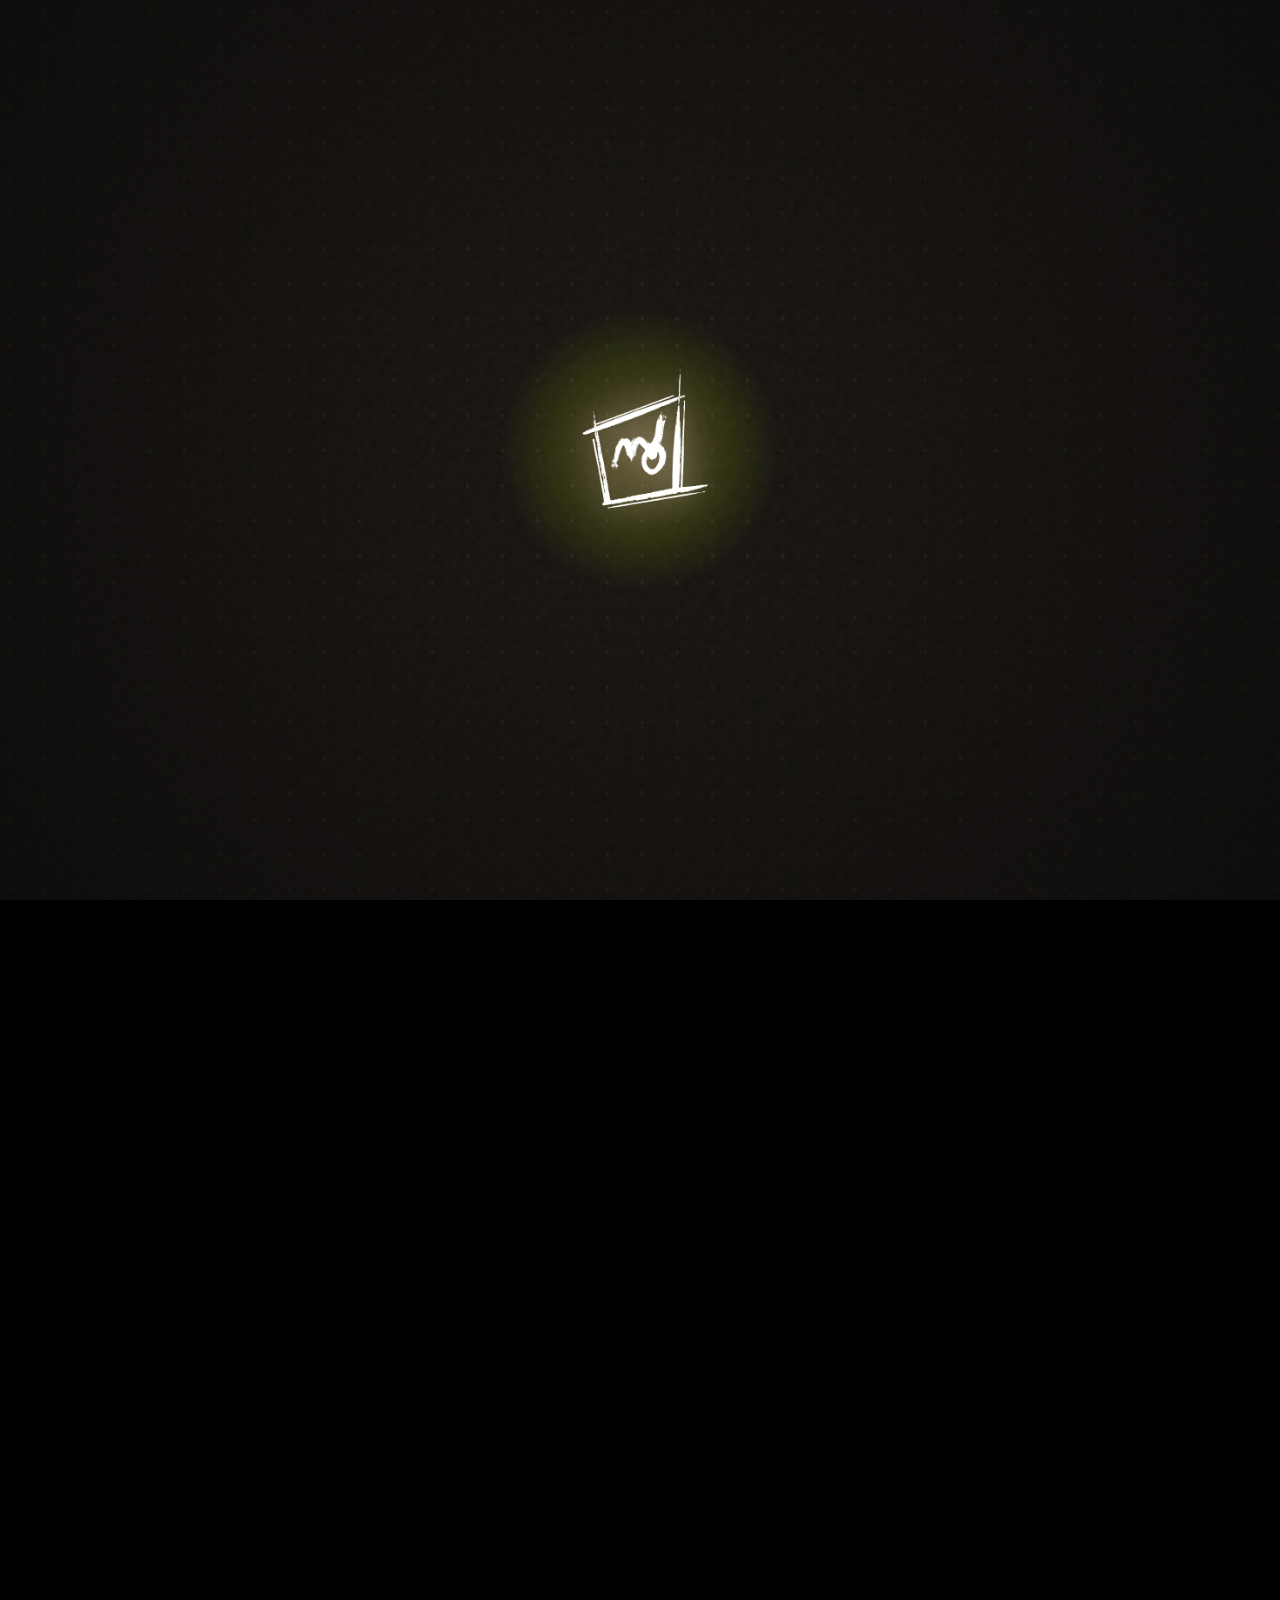
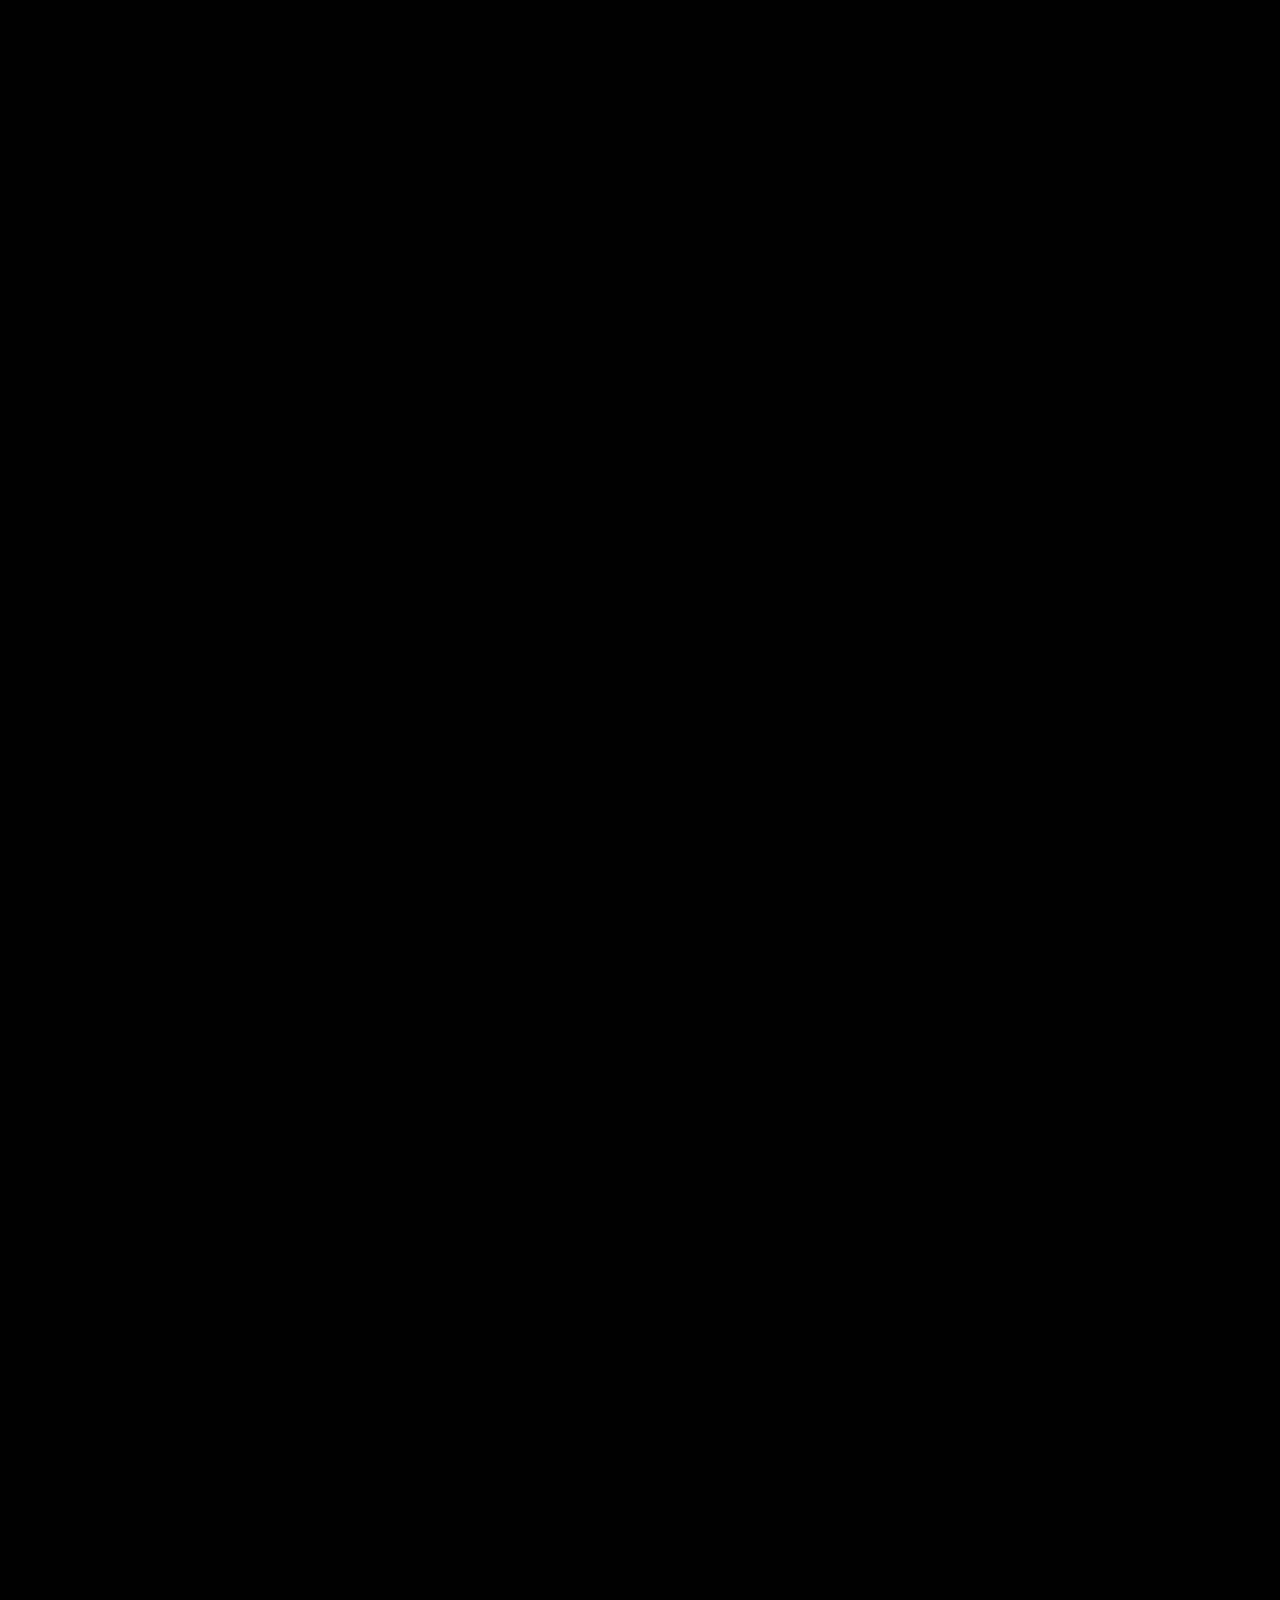
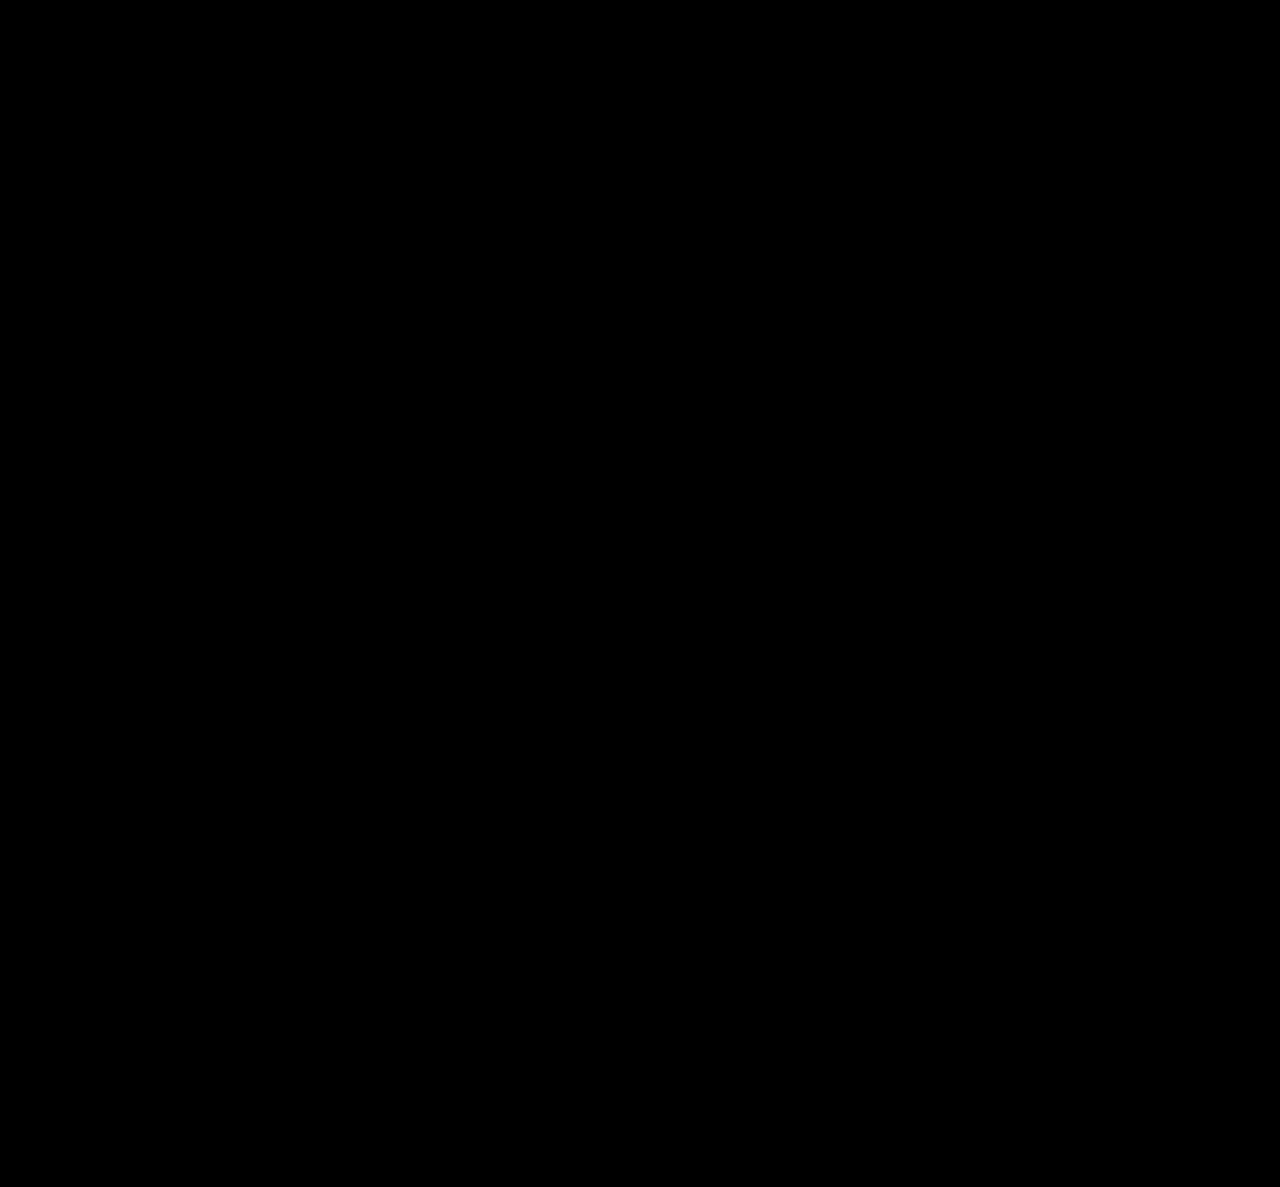
==== commit c7bba360: "Release: mobile navigation & profile optimization, neon signboards, animations" ====
--- a/index.html
+++ b/index.html
@@ -711,7 +711,7 @@
               </div>
             </div>
 
-            <div style="margin-top: 2rem;">
+            <div class="about-cta-wrap">
               <a href="resume.html" class="nav-link-btn"
                 style="display: inline-flex; align-items: center; gap: 0.6rem; padding: 0.75rem 1.4rem;">
                 <svg viewBox="0 0 24 24" width="18" height="18" fill="none" stroke="currentColor" stroke-width="2"
--- a/styles.css
+++ b/styles.css
@@ -250,12 +250,67 @@
   box-shadow: var(--shadow-sm) !important;
 }
 
-[data-theme="cream"] .nav-link-btn:hover {
-  background: var(--accent-primary) !important;
+[data-theme="cream"] .nav-link-btn:hover,
+[data-theme="cream"] .nav-link-btn:active {
+  background: var(--accent-primary, #ff4800) !important;
   color: #ffffff !important;
-  border-color: var(--accent-primary) !important;
+  border-color: var(--accent-primary, #ff4800) !important;
   text-shadow: none !important;
   box-shadow: none !important;
+}
+
+[data-theme="cream"] .nav-actions {
+  background: rgba(255, 255, 255, 0.94) !important;
+  border: 1.5px solid var(--border-color) !important;
+  box-shadow: 0 8px 24px rgba(0, 0, 0, 0.08) !important;
+}
+
+[data-theme="cream"] .nav-dropdown-menu {
+  background: rgba(255, 255, 255, 0.98) !important;
+  border: 1.5px solid var(--border-color) !important;
+  box-shadow: 0 16px 36px rgba(0, 0, 0, 0.12) !important;
+}
+
+[data-theme="cream"] .nav-dropdown-item {
+  color: var(--text-primary) !important;
+}
+
+[data-theme="cream"] .nav-dropdown-item .dropdown-item-num {
+  background: rgba(255, 72, 0, 0.12) !important;
+  color: var(--accent-primary, #ff4800) !important;
+}
+
+[data-theme="cream"] .nav-dropdown-item:hover,
+[data-theme="cream"] .nav-dropdown-item:active {
+  background: var(--accent-primary, #ff4800) !important;
+  color: #ffffff !important;
+}
+
+[data-theme="cream"] .nav-dropdown-item:hover .dropdown-item-num,
+[data-theme="cream"] .nav-dropdown-item:active .dropdown-item-num {
+  background: rgba(0, 0, 0, 0.22) !important;
+  color: #ffffff !important;
+}
+
+[data-theme="cream"] .avatar-frame {
+  background-color: #ffffff !important;
+  border: 2px solid var(--border-color) !important;
+  box-shadow: 0 16px 36px rgba(0, 0, 0, 0.09) !important;
+}
+
+[data-theme="cream"] .avatar-overlay-badge {
+  background-color: rgba(255, 255, 255, 0.95) !important;
+  border: 1px solid var(--border-color) !important;
+  box-shadow: 0 4px 14px rgba(0, 0, 0, 0.08) !important;
+}
+
+[data-theme="cream"] .avatar-hud-text {
+  color: var(--text-primary) !important;
+}
+
+[data-theme="cream"] .avatar-hud-dot {
+  background-color: var(--accent-primary, #ff4800) !important;
+  box-shadow: 0 0 6px var(--accent-primary, #ff4800) !important;
 }
 
 /* ==========================================================================
@@ -325,6 +380,26 @@
       0 18px 42px rgba(0, 0, 0, 0.65);
     border-color: #ffb74d;
   }
+}
+
+[data-theme="solar"] .avatar-frame {
+  border-color: rgba(255, 153, 0, 0.5) !important;
+  box-shadow: 0 16px 40px rgba(0, 0, 0, 0.5), 0 0 24px rgba(255, 153, 0, 0.22) !important;
+}
+
+[data-theme="solar"] .avatar-hud-dot {
+  background-color: #ff9900 !important;
+  box-shadow: 0 0 8px #ff9900 !important;
+}
+
+[data-theme="cyber"] .avatar-frame {
+  border-color: rgba(198, 255, 0, 0.5) !important;
+  box-shadow: 0 16px 40px rgba(0, 0, 0, 0.5), 0 0 24px rgba(198, 255, 0, 0.22) !important;
+}
+
+[data-theme="cyber"] .avatar-hud-dot {
+  background-color: #c6ff00 !important;
+  box-shadow: 0 0 8px #c6ff00 !important;
 }
 
 /* ==========================================================================
@@ -1381,13 +1456,18 @@
   transition: background-color 0.2s ease, color 0.2s ease;
 }
 
-.nav-dropdown-item:hover {
+.nav-dropdown-item:hover,
+.nav-dropdown-item:active,
+.nav-dropdown-item:focus-visible {
   background-color: var(--accent-primary);
   color: #000;
   transform: translateX(3px);
-}
-
-.nav-dropdown-item:hover .dropdown-item-num {
+  outline: none;
+}
+
+.nav-dropdown-item:hover .dropdown-item-num,
+.nav-dropdown-item:active .dropdown-item-num,
+.nav-dropdown-item:focus-visible .dropdown-item-num {
   color: #000;
   background: rgba(0, 0, 0, 0.15);
 }
@@ -3900,6 +3980,7 @@
   border-bottom: 1px solid var(--border-color);
   position: relative;
   overflow: hidden;
+  scroll-margin-top: calc(5.2rem + env(safe-area-inset-top));
 }
 
 [data-theme="cream"] .section-about {
@@ -6142,10 +6223,12 @@
   }
 
   .nav-actions {
-    width: 100%;
+    width: fit-content;
+    max-width: 100%;
     justify-content: center;
-    flex-wrap: wrap;
+    flex-wrap: nowrap;
     gap: 0.45rem;
+    margin-inline: auto;
   }
 
   .hero-section {
@@ -6165,21 +6248,220 @@
   }
 
   .section-featured,
-  .section-grid,
+  .section-grid {
+    padding: clamp(4rem, 8vw, 6rem) 0;
+  }
+
+  /* Profile / About Section Mobile Optimization */
   .section-about {
-    padding: clamp(4rem, 8vw, 6rem) 0;
+    scroll-margin-top: calc(5.2rem + env(safe-area-inset-top));
+    padding: clamp(3.5rem, 8vw, 5rem) 0;
+  }
+
+  .about-grid {
+    display: flex !important;
+    flex-direction: column !important;
+    gap: 1.5rem !important;
+  }
+
+  .about-text-col {
+    display: contents !important;
+  }
+
+  .about-text-col .section-badge {
+    order: 1;
+    align-self: flex-start;
+  }
+
+  .about-lead {
+    order: 2;
+    font-size: clamp(1.4rem, 5.5vw, 1.85rem) !important;
+    line-height: 1.18 !important;
+    margin-bottom: 0.25rem;
+  }
+
+  .about-visual-col {
+    order: 3;
+    width: 100%;
+    display: flex;
+    justify-content: center;
+    margin: 0.5rem 0 1.25rem;
+  }
+
+  .avatar-frame {
+    width: 100% !important;
+    max-width: min(340px, 86vw) !important;
+    aspect-ratio: 1 / 1.08 !important;
+    transform: none !important;
+    border-radius: 22px !important;
+    border: 2px solid var(--border-strong) !important;
+    box-shadow: 0 16px 36px rgba(0, 0, 0, 0.42), 0 0 24px rgba(0, 240, 255, 0.12) !important;
+  }
+
+  .avatar-frame:hover {
+    transform: none !important;
+  }
+
+  .avatar-overlay-badge {
+    bottom: 0.75rem !important;
+    padding: 0.35rem 0.8rem !important;
+    max-width: calc(100% - 1.2rem) !important;
+    border-radius: var(--radius-full) !important;
+  }
+
+  .avatar-hud-text {
+    font-size: clamp(0.58rem, 2.2vw, 0.68rem) !important;
+    overflow: hidden;
+    text-overflow: ellipsis;
+    white-space: nowrap;
+  }
+
+  .about-body-p {
+    order: 4;
+    font-size: clamp(0.92rem, 2.5vw, 1.02rem) !important;
+    line-height: 1.62 !important;
+    margin: 0 !important;
+  }
+
+  .birthday-clock-cluster {
+    order: 5;
+    margin-top: 0.65rem !important;
+    gap: 0.6rem !important;
+  }
+
+  .birthday-clock-cluster .clock-card {
+    padding: 0.8rem 1rem !important;
+  }
+
+  .birthday-clock-cluster .clock-card .stat-number {
+    font-size: clamp(1.6rem, 5vw, 2.1rem) !important;
+  }
+
+  .birthday-clock-cluster .clock-card-live .clock-live-time {
+    font-size: clamp(1.65rem, 5.2vw, 2.15rem) !important;
+  }
+
+  .birthday-clock-cluster .stat-label {
+    font-size: clamp(0.58rem, 1.9vw, 0.66rem) !important;
+    margin-top: 0.3rem !important;
+  }
+
+  .about-cta-wrap {
+    order: 6;
+    margin-top: 1rem !important;
+    width: 100%;
+  }
+
+  .about-cta-wrap .nav-link-btn {
+    width: 100% !important;
+    max-width: 100% !important;
+    justify-content: center !important;
+    text-align: center !important;
+    box-sizing: border-box !important;
+    padding: 0.75rem 1.2rem !important;
+    font-size: clamp(0.72rem, 2.5vw, 0.82rem) !important;
+    letter-spacing: 0.05em !important;
+    min-height: 46px !important;
+    border-radius: var(--radius-full) !important;
   }
 }
 
 /* Mobile & Small Tablet (<= 768px): keep Status Pill & all controls visible */
 @media (max-width: 768px) {
   .site-nav__inner {
-    padding-inline: max(0.9rem, env(safe-area-inset-left)) max(0.9rem, env(safe-area-inset-right));
+    padding-inline: max(0.85rem, env(safe-area-inset-left)) max(0.85rem, env(safe-area-inset-right));
+    gap: 0.55rem 0.75rem;
   }
 
   .status-pill {
     font-size: 0.72rem;
     padding: 0.4rem 0.8rem;
+  }
+
+  .nav-actions {
+    position: relative;
+    width: fit-content;
+    max-width: calc(100vw - 1.5rem);
+    margin: 0 auto;
+    display: flex;
+    align-items: center;
+    justify-content: center;
+    flex-wrap: nowrap !important;
+    gap: clamp(0.22rem, 1.2vw, 0.38rem);
+    padding: 0.3rem clamp(0.35rem, 1.4vw, 0.55rem);
+    background: var(--glass-bg);
+    backdrop-filter: blur(20px);
+    -webkit-backdrop-filter: blur(20px);
+    border: 1px solid var(--border-color);
+    border-radius: var(--radius-full);
+    box-shadow: 0 8px 24px rgba(0, 0, 0, 0.28);
+    overflow: visible !important;
+  }
+
+  .nav-dropdown {
+    position: static; /* Anchors dropdown menu to the centered .nav-actions container */
+  }
+
+  .nav-link-btn {
+    padding: 0.38rem clamp(0.48rem, 1.5vw, 0.72rem);
+    font-size: clamp(0.66rem, 2vw, 0.76rem);
+    letter-spacing: 0.04em;
+    min-height: 36px;
+    white-space: nowrap;
+    touch-action: manipulation;
+  }
+
+  .sound-toggle-btn {
+    width: 36px;
+    height: 36px;
+    flex-shrink: 0;
+    touch-action: manipulation;
+  }
+
+  /* Centered, Viewport-Safe Mobile Sub-Options Menu (Zero Overlap with other nav options) */
+  .nav-dropdown-menu {
+    position: absolute;
+    top: calc(100% + 0.55rem);
+    left: 50%;
+    transform: translateX(-50%) translateY(-6px) scale(0.96);
+    width: min(340px, calc(100vw - 1.6rem));
+    min-width: unset;
+    max-width: calc(100vw - 1.6rem);
+    box-sizing: border-box;
+    padding: 0.5rem;
+    border-radius: 18px;
+    box-shadow: 0 16px 40px rgba(0, 0, 0, 0.45);
+    z-index: 1000;
+  }
+
+  .nav-dropdown.is-open .nav-dropdown-menu {
+    transform: translateX(-50%) translateY(0) scale(1);
+    opacity: 1;
+    pointer-events: auto;
+    visibility: visible;
+  }
+
+  .nav-dropdown-item {
+    padding: 0.65rem 0.85rem;
+    gap: 0.65rem;
+    font-size: 0.74rem;
+    border-radius: 12px;
+    min-height: 44px;
+    touch-action: manipulation;
+    white-space: normal;
+  }
+
+  .dropdown-item-num {
+    font-size: 0.7rem;
+    padding: 0.18rem 0.42rem;
+    border-radius: 6px;
+    flex-shrink: 0;
+  }
+
+  .dropdown-item-text {
+    white-space: normal;
+    line-height: 1.25;
+    word-break: break-word;
   }
 
   .radial-palette-widget {
@@ -6210,28 +6492,24 @@
   }
 
   .nav-actions {
-    gap: 0.28rem;
-    padding: 0.35rem 0.6rem;
-    background: var(--glass-bg);
-    backdrop-filter: blur(18px);
-    -webkit-backdrop-filter: blur(18px);
-    border: 1px solid var(--border-color);
-    border-radius: var(--radius-full);
-    box-shadow: 0 6px 20px rgba(0, 0, 0, 0.25);
-    width: auto;
-    max-width: 100%;
+    gap: clamp(0.18rem, 1.1vw, 0.32rem);
+    padding: 0.28rem clamp(0.32rem, 1.2vw, 0.5rem);
+    flex-wrap: nowrap !important;
+    width: fit-content;
+    max-width: calc(100vw - 1.2rem);
+    overflow: visible !important;
   }
 
   .nav-link-btn {
-    padding: 0.42rem 0.65rem;
-    font-size: 0.72rem;
-    min-height: 38px;
+    padding: 0.36rem clamp(0.42rem, 1.4vw, 0.62rem);
+    font-size: clamp(0.64rem, 2vw, 0.72rem);
+    min-height: 36px;
     touch-action: manipulation;
   }
 
   .sound-toggle-btn {
-    width: 38px;
-    height: 38px;
+    width: 36px;
+    height: 36px;
     touch-action: manipulation;
   }
 
@@ -6445,6 +6723,10 @@
 
 /* Compact Phones (<= 440px, e.g. iPhone SE / Android 360px) */
 @media (max-width: 440px) {
+  .site-nav__inner {
+    padding-inline: max(0.55rem, env(safe-area-inset-left)) max(0.55rem, env(safe-area-inset-right));
+  }
+
   .logo-badge__mark {
     width: 44px;
     height: 44px;
@@ -6452,15 +6734,75 @@
 
   .status-pill {
     font-size: 0.62rem;
-    padding: 0.32rem 0.65rem;
+    padding: 0.3rem 0.6rem;
     gap: 0.35rem;
-    max-width: calc(100% - 54px);
+    max-width: calc(100% - 52px);
     overflow: hidden;
     text-overflow: ellipsis;
   }
 
+  .nav-actions {
+    gap: 0.16rem;
+    padding: 0.22rem 0.32rem;
+    max-width: calc(100vw - 0.8rem);
+  }
+
+  .nav-link-btn {
+    padding: 0.32rem 0.42rem;
+    font-size: 0.63rem;
+    letter-spacing: 0.03em;
+    min-height: 34px;
+  }
+
+  .dropdown-chevron {
+    width: 10px;
+    height: 10px;
+  }
+
+  .sound-toggle-btn {
+    width: 34px;
+    height: 34px;
+  }
+
+  .nav-dropdown-menu {
+    width: calc(100vw - 1rem);
+    max-width: calc(100vw - 1rem);
+    padding: 0.4rem;
+  }
+
+  .nav-dropdown-item {
+    padding: 0.55rem 0.65rem;
+    font-size: 0.68rem;
+    gap: 0.5rem;
+  }
+
   .hero-section {
     padding-top: calc(9.85rem + env(safe-area-inset-top));
+  }
+
+  .avatar-frame {
+    max-width: min(300px, 90vw) !important;
+    border-radius: 18px !important;
+  }
+
+  .about-lead {
+    font-size: clamp(1.3rem, 6.2vw, 1.6rem) !important;
+  }
+
+  .birthday-clock-cluster .clock-card:nth-child(1),
+  .birthday-clock-cluster .clock-card:nth-child(2) {
+    flex: 1 1 calc(50% - 0.35rem) !important;
+    padding: 0.7rem 0.8rem !important;
+  }
+
+  .birthday-clock-cluster .clock-card-live {
+    flex: 1 1 100% !important;
+    padding: 0.75rem 0.9rem !important;
+  }
+
+  .about-cta-wrap .nav-link-btn {
+    font-size: 0.72rem !important;
+    padding: 0.7rem 0.9rem !important;
   }
 
   .radial-palette-widget.open .swatch-btn {
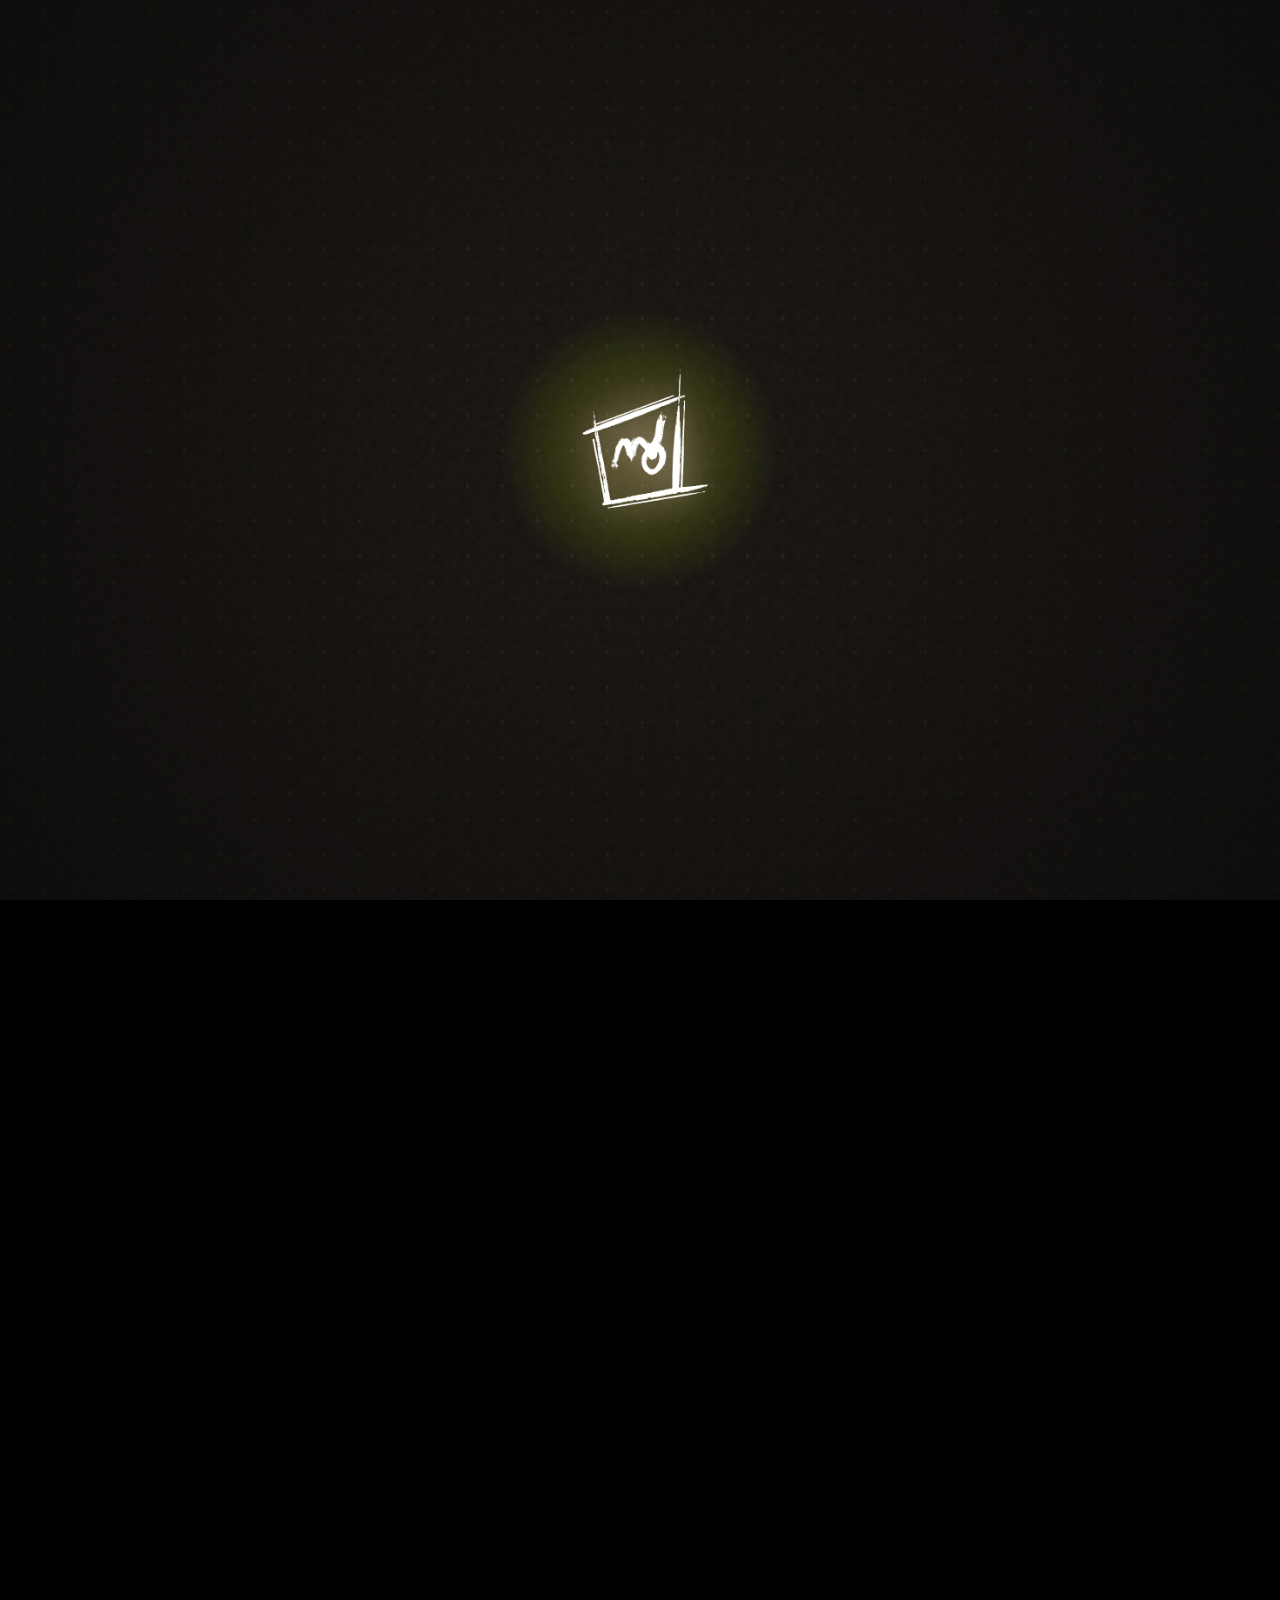
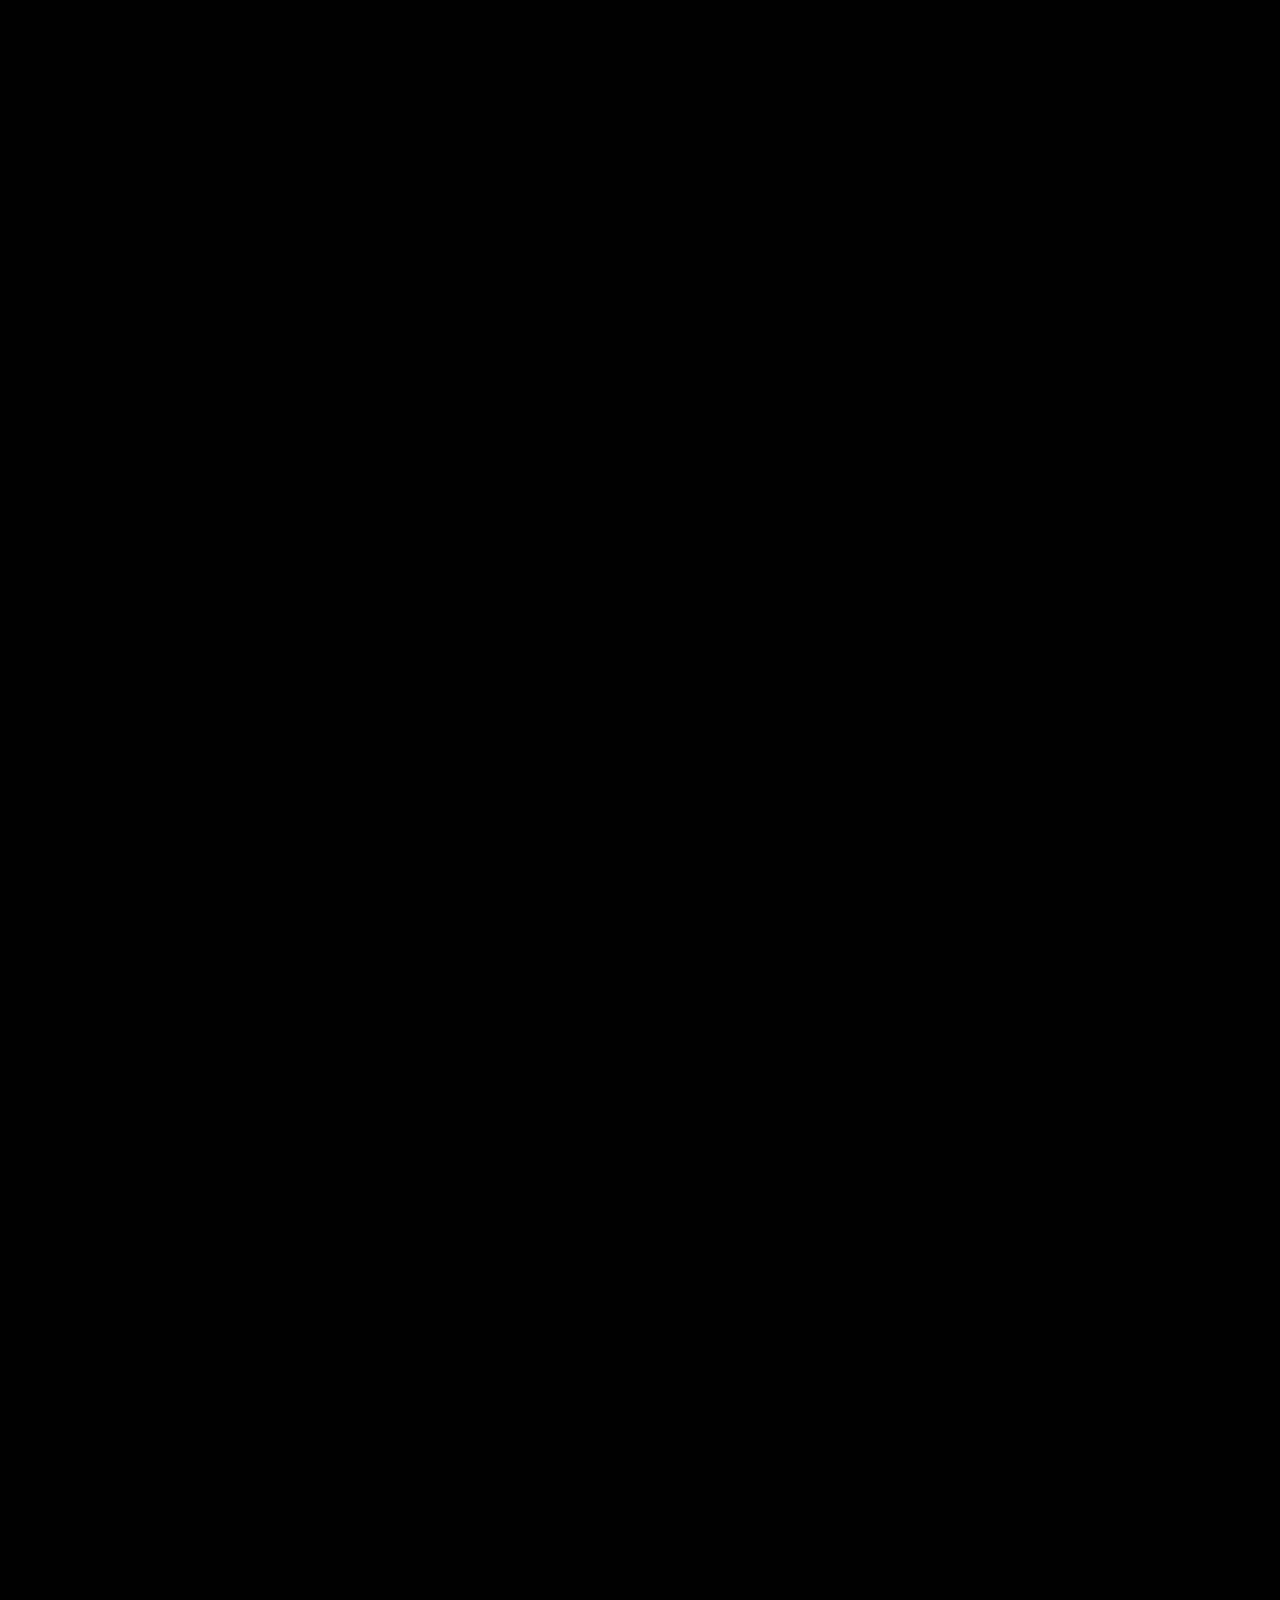
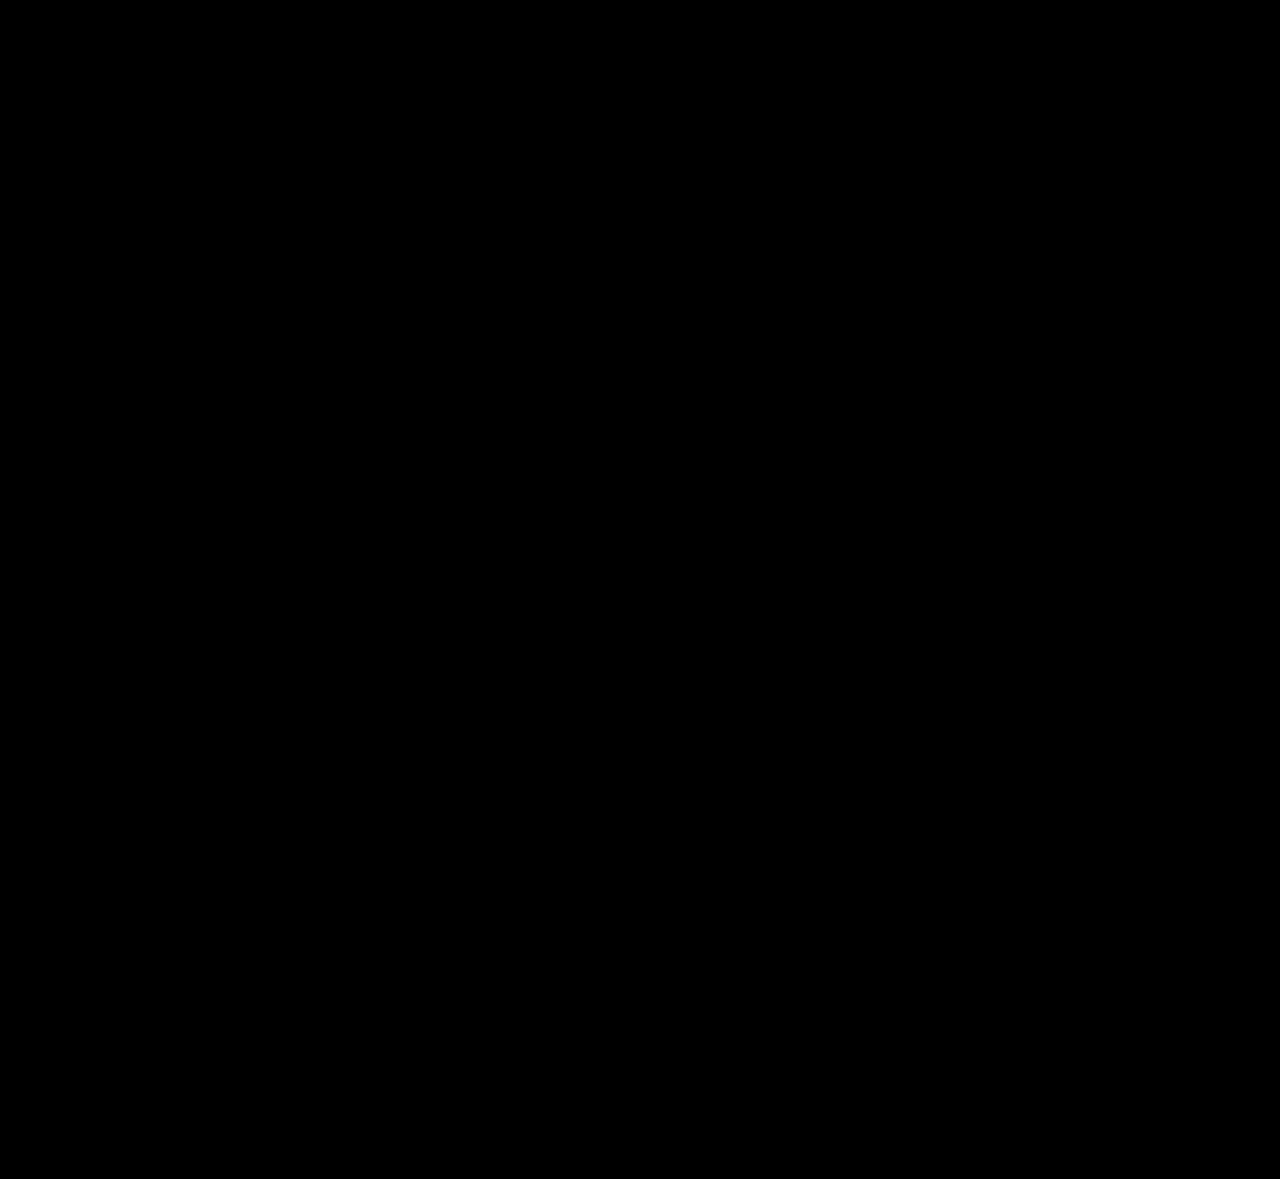
==== commit c0495312: "Mobile polish: refine profile text, resize navbar with end spacing, animate cartoon eyes, make desig" ====
--- a/index.html
+++ b/index.html
@@ -278,7 +278,7 @@
             </div>
 
             <!-- Sticker 2 (Left): Design & Art Direction Typography Badge (Organized Rounded Card) -->
-            <div class="sticker-item sticker-2 sticker-artdir-item" data-depth="0.9" data-base-rot="0">
+            <div class="sticker-item sticker-2 sticker-artdir-item" data-depth="0.9" data-base-rot="0" role="button" tabindex="0" aria-label="Design and Art Direction - Click to pop up">
               <div class="artdir-text-wrap" style="--hover-rot: -2deg;">
                 <span class="artdir-line artdir-line-1">DESIGN &amp; ART</span>
                 <span class="artdir-line artdir-line-2">DIRECTION</span>
@@ -675,24 +675,39 @@
             <h2 class="about-lead">
               MULTIDISCIPLINARY <span>VISUAL STORYTELLER.</span>
             </h2>
-            <p class="about-body-p">
-              I am a multidisciplinary creative and visual storyteller with a strong foundation in illustration, graphic
-              design, filmmaking, animation and creative direction. My approach to work is driven by conceptual
-              thinking, research, experimentation and attention to detail.
-            </p>
-            <p class="about-body-p">
-              I enjoy transforming ideas into compelling visual narratives across different mediums, whether through
-              illustrations, brand identities, editorial design, advertising, motion graphics or films. I am comfortable
-              working across the creative process, from initial research and ideation to visual development, execution
-              and final delivery.
-            </p>
-            <p class="about-body-p">
-              I have experience in both independent creative work and collaborative projects, including leading teams,
-              developing campaign visuals and directing productions. I am particularly interested in storytelling,
-              visual development and exploring unconventional ways of communicating ideas. Rather than limiting myself
-              to a single discipline, I enjoy adapting to different creative challenges and finding the most effective
-              visual language to bring an idea to life.
-            </p>
+            <div class="about-bio-wrap">
+              <!-- Desktop / Expanded Bio -->
+              <div class="about-bio-desktop">
+                <p class="about-body-p">
+                  I am a multidisciplinary creative and visual storyteller with a strong foundation in illustration, graphic
+                  design, filmmaking, animation and creative direction. My approach to work is driven by conceptual
+                  thinking, research, experimentation and attention to detail.
+                </p>
+                <p class="about-body-p">
+                  I enjoy transforming ideas into compelling visual narratives across different mediums, whether through
+                  illustrations, brand identities, editorial design, advertising, motion graphics or films. I am comfortable
+                  working across the creative process, from initial research and ideation to visual development, execution
+                  and final delivery.
+                </p>
+                <p class="about-body-p">
+                  I have experience in both independent creative work and collaborative projects, including leading teams,
+                  developing campaign visuals and directing productions. I am particularly interested in storytelling,
+                  visual development and exploring unconventional ways of communicating ideas. Rather than limiting myself
+                  to a single discipline, I enjoy adapting to different creative challenges and finding the most effective
+                  visual language to bring an idea to life.
+                </p>
+              </div>
+
+              <!-- Mobile Refined Bio (Refined, Punchy, Focused) -->
+              <div class="about-bio-mobile">
+                <p class="about-body-p">
+                  Multidisciplinary creative and visual storyteller with a strong foundation in illustration, graphic design, animation, and creative direction. Driven by conceptual thinking, research, and bold experimentation.
+                </p>
+                <p class="about-body-p">
+                  Working across brand identities, editorial design, advertising, and film—translating ambitious ideas into compelling visual narratives from initial concept to final delivery.
+                </p>
+              </div>
+            </div>
 
             <div class="stats-cluster birthday-clock-cluster" id="birthdayClock"
               aria-label="Birthday and live creative uptime clock for Soorya Kiran (Born 11/11/2004)">
--- a/styles.css
+++ b/styles.css
@@ -1,4 +1,4 @@
-/* ==========================================================================
+﻿/* ==========================================================================
    CREATIVE VISUAL COMMUNICATION PORTFOLIO
    Inspired by Rohith Manikkoth (2.5D Depth, Dot-Matrix, Neo-Brutalism)
    & Spencer Gabor (Awwwards SOTD Bouncy Elastic Physics & Radial Themes)
@@ -260,9 +260,10 @@
 }
 
 [data-theme="cream"] .nav-actions {
-  background: rgba(255, 255, 255, 0.94) !important;
-  border: 1.5px solid var(--border-color) !important;
-  box-shadow: 0 8px 24px rgba(0, 0, 0, 0.08) !important;
+  background: transparent !important;
+  border: none !important;
+  box-shadow: none !important;
+  padding: 0 !important;
 }
 
 [data-theme="cream"] .nav-dropdown-menu {
@@ -358,7 +359,9 @@
 }
 
 @keyframes neonOrangePulse {
-  0%, 100% {
+
+  0%,
+  100% {
     box-shadow:
       0 0 14px rgba(255, 153, 0, 0.5),
       0 0 32px rgba(255, 72, 0, 0.36),
@@ -369,6 +372,7 @@
       0 16px 36px rgba(0, 0, 0, 0.55);
     border-color: #ff9900;
   }
+
   50% {
     box-shadow:
       0 0 24px rgba(255, 153, 0, 0.78),
@@ -2076,50 +2080,101 @@
   /* 0% - 15%: Rest looking forward */
   0%,
   15% {
-    transform: translate(calc(var(--mouse-eye-x, 0px) + 0px), calc(var(--mouse-eye-y, 0px) + 0px)) scale(1);
+    transform: translate(calc(var(--mouse-eye-x, 0px) * 0.25 + 0px), calc(var(--mouse-eye-y, 0px) * 0.25 + 0px)) scale(1);
   }
 
   /* 18% - 32%: Glance LEFT (towards Vinyl Disc & Design & Art Direction) */
   18%,
   32% {
-    transform: translate(calc(var(--mouse-eye-x, 0px) - 6px), calc(var(--mouse-eye-y, 0px) - 0.5px)) scale(1.03);
-  }
-
-  /* 35% - 48%: Glance RIGHT (towards Clapper Board & Flipping Notebook) */
+    transform: translate(calc(var(--mouse-eye-x, 0px) * 0.25 - 1.2px), calc(var(--mouse-eye-y, 0px) * 0.25 - 0.2px)) scale(1.02);
+  }
+
+  /* 35% - 48%: Glance RIGHT (towards Clapper Board & Notebook) */
   35%,
   48% {
-    transform: translate(calc(var(--mouse-eye-x, 0px) + 6px), calc(var(--mouse-eye-y, 0px) - 1px)) scale(1.03);
+    transform: translate(calc(var(--mouse-eye-x, 0px) * 0.25 + 1.2px), calc(var(--mouse-eye-y, 0px) * 0.25 - 0.2px)) scale(1.02);
   }
 
   /* 51% - 63%: Glance UP (towards ON AIR Lightbox) */
   51%,
   63% {
-    transform: translate(calc(var(--mouse-eye-x, 0px) + 1px), calc(var(--mouse-eye-y, 0px) - 5px)) scale(1.05);
+    transform: translate(calc(var(--mouse-eye-x, 0px) * 0.25 + 0.2px), calc(var(--mouse-eye-y, 0px) * 0.25 - 1px)) scale(1.02);
   }
 
   /* 66% - 78%: Glance DOWN (towards Sizzling Bomb & Cassette Tape) */
   66%,
   78% {
-    transform: translate(calc(var(--mouse-eye-x, 0px) - 2px), calc(var(--mouse-eye-y, 0px) + 4px)) scale(0.96);
+    transform: translate(calc(var(--mouse-eye-x, 0px) * 0.25 - 0.3px), calc(var(--mouse-eye-y, 0px) * 0.25 + 0.8px)) scale(0.98);
   }
 
   /* 81% - 86%: Glance UP-LEFT diagonal scan */
   81%,
   86% {
-    transform: translate(calc(var(--mouse-eye-x, 0px) - 5px), calc(var(--mouse-eye-y, 0px) - 3px)) scale(1.02);
+    transform: translate(calc(var(--mouse-eye-x, 0px) * 0.25 - 0.9px), calc(var(--mouse-eye-y, 0px) * 0.25 - 0.6px)) scale(1.01);
   }
 
   /* 88%: Quick expressive blink / pupil reflex */
   88% {
-    transform: translate(calc(var(--mouse-eye-x, 0px) + 0px), calc(var(--mouse-eye-y, 0px) + 1px)) scale(1.1, 0.15);
+    transform: translate(calc(var(--mouse-eye-x, 0px) * 0.25 + 0px), calc(var(--mouse-eye-y, 0px) * 0.25 + 0.3px)) scale(1.05, 0.2);
   }
 
   /* 91% - 100%: Smoothly return to center */
   91%,
   100% {
-    transform: translate(calc(var(--mouse-eye-x, 0px) + 0px), calc(var(--mouse-eye-y, 0px) + 0px)) scale(1);
-  }
-}
+    transform: translate(calc(var(--mouse-eye-x, 0px) * 0.25 + 0px), calc(var(--mouse-eye-y, 0px) * 0.25 + 0px)) scale(1);
+  }
+}
+
+@keyframes cartoonEyesGlanceAroundMobile {
+  /* 0% - 15%: Rest looking forward */
+  0%,
+  15% {
+    transform: translate(0px, 0px) scale(1);
+  }
+
+  /* 18% - 32%: Glance LEFT (towards Vinyl Disc & Design & Art Direction) */
+  18%,
+  32% {
+    transform: translate(-1.2px, -0.2px) scale(1.02);
+  }
+
+  /* 35% - 48%: Glance RIGHT (towards Clapper Board & Notebook) */
+  35%,
+  48% {
+    transform: translate(1.2px, -0.2px) scale(1.02);
+  }
+
+  /* 51% - 63%: Glance UP (towards ON AIR Lightbox) */
+  51%,
+  63% {
+    transform: translate(0.2px, -0.9px) scale(1.02);
+  }
+
+  /* 66% - 78%: Glance DOWN (towards Sizzling Bomb & Cassette Tape) */
+  66%,
+  78% {
+    transform: translate(-0.3px, 0.8px) scale(0.98);
+  }
+
+  /* 81% - 86%: Glance UP-LEFT diagonal scan */
+  81%,
+  86% {
+    transform: translate(-0.8px, -0.5px) scale(1.01);
+  }
+
+  /* 88%: Quick expressive blink / pupil reflex */
+  88% {
+    transform: translate(0px, 0.2px) scale(1.05, 0.25);
+  }
+
+  /* 91% - 100%: Smoothly return to center */
+  91%,
+  100% {
+    transform: translate(0px, 0px) scale(1);
+  }
+}
+
+
 
 .tv-screen-glare {
   position: absolute;
@@ -2157,8 +2212,11 @@
   width: auto;
   margin-left: calc(clamp(205px, 25vw, 275px) * -0.5 - clamp(180px, 21vw, 265px));
   margin-top: calc(clamp(205px, 25vw, 275px) * -0.5 + clamp(75px, 9vw, 115px));
-  z-index: 4;
-  cursor: grab;
+  z-index: 6;
+  cursor: pointer !important;
+  pointer-events: auto !important;
+  touch-action: manipulation;
+  transition: z-index 0.2s ease;
 }
 
 .artdir-text-wrap {
@@ -2186,7 +2244,8 @@
     0 16px 36px rgba(0, 0, 0, 0.6);
   animation: permanentNeonGreenPulse 3.6s infinite ease-in-out;
   transition: transform 0.4s var(--ease-out-elastic), box-shadow 0.4s ease, border-color 0.3s ease;
-  cursor: grab;
+  cursor: pointer !important;
+  pointer-events: auto !important;
   user-select: none;
   white-space: nowrap;
 }
@@ -2201,6 +2260,26 @@
     inset 0 0 28px rgba(204, 255, 0, 0.38),
     inset 0 1px 2px rgba(255, 255, 255, 0.9),
     0 20px 48px rgba(0, 0, 0, 0.7);
+}
+
+/* Popped Up State: elevates above all other stickers & TV chassis */
+.sticker-2.sticker-artdir-item.is-popped {
+  z-index: 100 !important;
+}
+
+.sticker-2.sticker-artdir-item.is-popped .artdir-text-wrap {
+  transform: scale(1.15) translateY(-8px) rotate(-1.5deg) !important;
+  border-color: #ffffff !important;
+  background:
+    linear-gradient(135deg, rgba(16, 185, 129, 0.48) 0%, rgba(204, 255, 0, 0.35) 50%, rgba(5, 150, 105, 0.52) 100%),
+    radial-gradient(ellipse at 20% 20%, rgba(204, 255, 0, 0.5) 0%, transparent 70%),
+    rgba(8, 16, 11, 0.95) !important;
+  box-shadow:
+    0 0 32px rgba(204, 255, 0, 0.95),
+    0 0 70px rgba(16, 185, 129, 0.8),
+    0 0 130px rgba(204, 255, 0, 0.55),
+    0 20px 45px rgba(0, 0, 0, 0.8),
+    inset 0 0 26px rgba(204, 255, 0, 0.45) !important;
 }
 
 .artdir-line {
@@ -2221,7 +2300,9 @@
 }
 
 @keyframes permanentNeonGreenPulse {
-  0%, 100% {
+
+  0%,
+  100% {
     box-shadow:
       0 0 14px rgba(204, 255, 0, 0.48),
       0 0 32px rgba(16, 185, 129, 0.35),
@@ -2232,6 +2313,7 @@
       0 16px 36px rgba(0, 0, 0, 0.55);
     border-color: #a3e635;
   }
+
   50% {
     box-shadow:
       0 0 24px rgba(204, 255, 0, 0.78),
@@ -2508,7 +2590,7 @@
 
 .d-bar.b-3 {
   width: 75%;
-  background: rgba(255, 0, 128, 0.4);
+  background: rgba(0, 0, 0, 0.25);
 }
 
 .doodle-boxes {
@@ -4023,6 +4105,21 @@
   color: var(--accent-primary);
 }
 
+.about-bio-wrap {
+  display: flex;
+  flex-direction: column;
+}
+
+.about-bio-desktop {
+  display: flex;
+  flex-direction: column;
+  gap: 1.25rem;
+}
+
+.about-bio-mobile {
+  display: none;
+}
+
 .about-body-p {
   font-size: 1.08rem;
   line-height: 1.6;
@@ -4477,13 +4574,16 @@
     transform: translateY(180px);
     opacity: 0;
   }
+
   65% {
     transform: translateY(-12px);
     opacity: 1;
   }
+
   82% {
     transform: translateY(4px);
   }
+
   100% {
     transform: translateY(0);
     opacity: 1;
@@ -4495,21 +4595,27 @@
   0% {
     filter: brightness(0.4);
   }
+
   15% {
     filter: brightness(1.6);
   }
+
   25% {
     filter: brightness(0.6);
   }
+
   38% {
     filter: brightness(1.4);
   }
+
   50% {
     filter: brightness(0.85);
   }
+
   68% {
     filter: brightness(1.2);
   }
+
   100% {
     filter: brightness(1);
   }
@@ -4532,19 +4638,19 @@
 
 .signboard-pole {
   position: absolute;
-  top: -22px; /* Extends above the top rim of the board */
-  bottom: -80px; /* Extends down below the board into ground */
+  top: -22px;
+  /* Extends above the top rim of the board */
+  bottom: -80px;
+  /* Extends down below the board into ground */
   width: var(--pole-width);
-  background: linear-gradient(
-    90deg,
-    #2a2a2d 0%,
-    #5f5f66 18%,
-    #d2d2d8 42%,
-    #ffffff 50%,
-    #b2b2b8 62%,
-    #4a4a50 85%,
-    #222225 100%
-  );
+  background: linear-gradient(90deg,
+      #2a2a2d 0%,
+      #5f5f66 18%,
+      #d2d2d8 42%,
+      #ffffff 50%,
+      #b2b2b8 62%,
+      #4a4a50 85%,
+      #222225 100%);
   box-shadow: 0 10px 28px rgba(0, 0, 0, 0.6), inset 0 1px 0 rgba(255, 255, 255, 0.35);
   border-radius: 4px;
 }
@@ -4729,7 +4835,8 @@
 
 /* --- THEME 3: LIGHT MODE ORANGE (CREAM) — HIGHWAY ORANGE SIGN (NO NEON) --- */
 [data-theme="cream"] .footer-signboard-board {
-  background: var(--accent-primary, #ff4800) !important; /* Highway Orange Sign face */
+  background: var(--accent-primary, #ff4800) !important;
+  /* Highway Orange Sign face */
   border: 4px solid #141414 !important;
   box-shadow: 0 18px 45px rgba(0, 0, 0, 0.18) !important;
 }
@@ -5474,7 +5581,7 @@
   }
 
   .modal-hero-badge {
-    font-size: 0.65rem;
+    display: none !important;
   }
 
   .modal-hero-direct-btn {
@@ -6270,14 +6377,21 @@
 
   .about-text-col .section-badge {
     order: 1;
-    align-self: flex-start;
+    align-self: center !important;
+    margin-inline: auto !important;
+    font-size: clamp(0.58rem, 2.2vw, 0.7rem) !important;
+    padding: 0.3rem 0.8rem !important;
   }
 
   .about-lead {
     order: 2;
-    font-size: clamp(1.4rem, 5.5vw, 1.85rem) !important;
-    line-height: 1.18 !important;
-    margin-bottom: 0.25rem;
+    text-align: center !important;
+    font-size: clamp(1.12rem, 4.2vw, 1.35rem) !important;
+    line-height: 1.28 !important;
+    letter-spacing: -0.015em !important;
+    margin: 0.35rem auto 0.5rem !important;
+    max-width: min(340px, 90vw) !important;
+    text-wrap: balance !important;
   }
 
   .about-visual-col {
@@ -6316,16 +6430,39 @@
     white-space: nowrap;
   }
 
+  .about-bio-wrap {
+    order: 4 !important;
+    width: 100% !important;
+    display: flex !important;
+    justify-content: center !important;
+  }
+
+  .about-bio-desktop {
+    display: none !important;
+  }
+
+  .about-bio-mobile {
+    display: flex !important;
+    flex-direction: column !important;
+    gap: 0.75rem !important;
+    max-width: min(325px, 88vw) !important;
+    margin: 0 auto !important;
+  }
+
   .about-body-p {
-    order: 4;
-    font-size: clamp(0.92rem, 2.5vw, 1.02rem) !important;
-    line-height: 1.62 !important;
+    text-align: center !important;
+    font-size: clamp(0.78rem, 2.3vw, 0.86rem) !important;
+    line-height: 1.55 !important;
     margin: 0 !important;
+    max-width: min(325px, 88vw) !important;
+    color: var(--text-secondary) !important;
+    text-wrap: pretty !important;
   }
 
   .birthday-clock-cluster {
     order: 5;
-    margin-top: 0.65rem !important;
+    margin: 0.8rem auto 0 !important;
+    max-width: min(340px, 90vw) !important;
     gap: 0.6rem !important;
   }
 
@@ -6348,8 +6485,11 @@
 
   .about-cta-wrap {
     order: 6;
-    margin-top: 1rem !important;
+    margin: 1rem auto 0 !important;
     width: 100%;
+    max-width: min(340px, 90vw) !important;
+    display: flex;
+    justify-content: center;
   }
 
   .about-cta-wrap .nav-link-btn {
@@ -6358,87 +6498,152 @@
     justify-content: center !important;
     text-align: center !important;
     box-sizing: border-box !important;
-    padding: 0.75rem 1.2rem !important;
-    font-size: clamp(0.72rem, 2.5vw, 0.82rem) !important;
-    letter-spacing: 0.05em !important;
-    min-height: 46px !important;
+    padding: 0.62rem 0.9rem !important;
+    font-size: clamp(0.55rem, 2.3vw, 0.66rem) !important;
+    letter-spacing: 0.04em !important;
+    min-height: 42px !important;
     border-radius: var(--radius-full) !important;
-  }
-}
-
-/* Mobile & Small Tablet (<= 768px): keep Status Pill & all controls visible */
+    white-space: nowrap !important;
+  }
+
+  .about-cta-wrap .nav-link-btn svg {
+    width: 15px !important;
+    height: 15px !important;
+    flex-shrink: 0 !important;
+  }
+}
+
+/* Mobile & Small Tablet (<= 768px): keep Status Pill & all controls visible with space at both ends */
 @media (max-width: 768px) {
+  .site-nav {
+    top: max(0.4rem, env(safe-area-inset-top));
+    width: 100%;
+    max-width: 100vw;
+    box-sizing: border-box;
+    overflow-x: clip;
+  }
+
   .site-nav__inner {
-    padding-inline: max(0.85rem, env(safe-area-inset-left)) max(0.85rem, env(safe-area-inset-right));
-    gap: 0.55rem 0.75rem;
+    display: flex !important;
+    flex-wrap: wrap !important;
+    justify-content: space-between !important;
+    align-items: center !important;
+    width: 100% !important;
+    max-width: 100vw !important;
+    box-sizing: border-box !important;
+    padding-inline: max(0.85rem, env(safe-area-inset-left) + 0.4rem) max(0.85rem, env(safe-area-inset-right) + 0.4rem) !important;
+    gap: 0.35rem 0.5rem;
+  }
+
+  .logo-badge {
+    order: 1 !important;
+    width: 44px !important;
+    max-width: 44px !important;
+  }
+
+  .logo-badge__mark {
+    width: 44px !important;
+    height: 44px !important;
   }
 
   .status-pill {
-    font-size: 0.72rem;
-    padding: 0.4rem 0.8rem;
+    order: 2 !important;
+    font-size: clamp(0.56rem, 1.8vw, 0.62rem) !important;
+    padding: 0.25rem 0.52rem !important;
+    gap: 0.35rem !important;
+    white-space: nowrap !important;
+    max-width: calc(100% - 60px) !important;
+    overflow: hidden !important;
+    text-overflow: ellipsis !important;
   }
 
   .nav-actions {
-    position: relative;
-    width: fit-content;
-    max-width: calc(100vw - 1.5rem);
-    margin: 0 auto;
-    display: flex;
-    align-items: center;
-    justify-content: center;
+    order: 3 !important;
+    position: relative !important;
+    width: 100% !important;
+    flex: 0 0 100% !important;
+    margin: 0.3rem auto 0 !important;
+    display: flex !important;
+    align-items: center !important;
+    justify-content: center !important;
     flex-wrap: nowrap !important;
-    gap: clamp(0.22rem, 1.2vw, 0.38rem);
-    padding: 0.3rem clamp(0.35rem, 1.4vw, 0.55rem);
-    background: var(--glass-bg);
-    backdrop-filter: blur(20px);
-    -webkit-backdrop-filter: blur(20px);
-    border: 1px solid var(--border-color);
-    border-radius: var(--radius-full);
-    box-shadow: 0 8px 24px rgba(0, 0, 0, 0.28);
+    gap: clamp(2px, 1vw, 4px) !important;
+    padding: 0 !important;
+    background: transparent !important;
+    border: none !important;
+    box-shadow: none !important;
+    backdrop-filter: none !important;
+    -webkit-backdrop-filter: none !important;
     overflow: visible !important;
+    box-sizing: border-box !important;
   }
 
   .nav-dropdown {
-    position: static; /* Anchors dropdown menu to the centered .nav-actions container */
+    position: static !important;
+    display: inline-flex !important;
+    width: auto !important;
+    flex: 0 0 auto !important;
   }
 
   .nav-link-btn {
-    padding: 0.38rem clamp(0.48rem, 1.5vw, 0.72rem);
-    font-size: clamp(0.66rem, 2vw, 0.76rem);
-    letter-spacing: 0.04em;
-    min-height: 36px;
-    white-space: nowrap;
+    padding: 0.18rem clamp(0.24rem, 0.8vw, 0.34rem) !important;
+    font-size: clamp(0.44rem, 1.5vw, 0.5rem) !important;
+    letter-spacing: 0.01em !important;
+    min-height: 25px !important;
+    border-radius: 999px !important;
+    white-space: nowrap !important;
+    flex-shrink: 0 !important;
     touch-action: manipulation;
   }
 
+  .dropdown-chevron {
+    width: 7px !important;
+    height: 7px !important;
+    margin-left: 2px !important;
+  }
+
   .sound-toggle-btn {
-    width: 36px;
-    height: 36px;
-    flex-shrink: 0;
+    width: 25px !important;
+    height: 25px !important;
+    min-width: 25px !important;
+    min-height: 25px !important;
+    padding: 0 !important;
+    display: inline-flex !important;
+    align-items: center !important;
+    justify-content: center !important;
+    border-radius: 50% !important;
+    flex-shrink: 0 !important;
     touch-action: manipulation;
   }
 
-  /* Centered, Viewport-Safe Mobile Sub-Options Menu (Zero Overlap with other nav options) */
+  .sound-toggle-btn svg {
+    width: 11px !important;
+    height: 11px !important;
+  }
+
+  /* Centered, Viewport-Safe Mobile Sub-Options Menu */
   .nav-dropdown-menu {
-    position: absolute;
-    top: calc(100% + 0.55rem);
-    left: 50%;
-    transform: translateX(-50%) translateY(-6px) scale(0.96);
-    width: min(340px, calc(100vw - 1.6rem));
-    min-width: unset;
-    max-width: calc(100vw - 1.6rem);
-    box-sizing: border-box;
-    padding: 0.5rem;
-    border-radius: 18px;
-    box-shadow: 0 16px 40px rgba(0, 0, 0, 0.45);
-    z-index: 1000;
+    display: none !important;
+    position: absolute !important;
+    top: calc(100% + 0.55rem) !important;
+    left: 50% !important;
+    transform: translateX(-50%) translateY(-6px) scale(0.96) !important;
+    width: min(320px, calc(100vw - 1.6rem)) !important;
+    min-width: unset !important;
+    max-width: calc(100vw - 1.6rem) !important;
+    box-sizing: border-box !important;
+    padding: 0.45rem !important;
+    border-radius: 18px !important;
+    box-shadow: 0 16px 40px rgba(0, 0, 0, 0.45) !important;
+    z-index: 1000 !important;
   }
 
   .nav-dropdown.is-open .nav-dropdown-menu {
-    transform: translateX(-50%) translateY(0) scale(1);
-    opacity: 1;
-    pointer-events: auto;
-    visibility: visible;
+    display: flex !important;
+    transform: translateX(-50%) translateY(0) scale(1) !important;
+    opacity: 1 !important;
+    pointer-events: auto !important;
+    visibility: visible !important;
   }
 
   .nav-dropdown-item {
@@ -6492,25 +6697,38 @@
   }
 
   .nav-actions {
-    gap: clamp(0.18rem, 1.1vw, 0.32rem);
-    padding: 0.28rem clamp(0.32rem, 1.2vw, 0.5rem);
+    gap: 3px !important;
+    padding: 0 !important;
+    background: transparent !important;
+    border: none !important;
+    box-shadow: none !important;
     flex-wrap: nowrap !important;
-    width: fit-content;
-    max-width: calc(100vw - 1.2rem);
+    width: 100% !important;
+    flex: 0 0 100% !important;
+    justify-content: center !important;
+    margin: 0.32rem auto 0 !important;
     overflow: visible !important;
   }
 
   .nav-link-btn {
-    padding: 0.36rem clamp(0.42rem, 1.4vw, 0.62rem);
-    font-size: clamp(0.64rem, 2vw, 0.72rem);
-    min-height: 36px;
+    padding: 0.18rem clamp(0.26rem, 0.9vw, 0.36rem) !important;
+    font-size: clamp(0.44rem, 1.5vw, 0.5rem) !important;
+    letter-spacing: 0.01em !important;
+    min-height: 26px !important;
     touch-action: manipulation;
   }
 
   .sound-toggle-btn {
-    width: 36px;
-    height: 36px;
+    width: 26px !important;
+    height: 26px !important;
+    min-width: 26px !important;
+    min-height: 26px !important;
     touch-action: manipulation;
+  }
+
+  .sound-toggle-btn svg {
+    width: 11px !important;
+    height: 11px !important;
   }
 
   .hero-section {
@@ -6552,6 +6770,18 @@
     z-index: 4;
   }
 
+  /* Eliminate WebKit 3D projection artifact & purple line on mobile */
+  .notebook-pages-deck,
+  .notebook-spiral-overlay {
+    display: none !important;
+  }
+
+  /* Keep cartoon avatar eyes strictly inside eye sockets on mobile */
+  .cartoon-pupil {
+    animation: cartoonEyesGlanceAroundMobile 6.5s infinite ease-in-out !important;
+    will-change: transform !important;
+  }
+
   /* 3:00 Mid-Right: Notebook (Scaled & Positioned Nicely Between Clapper & Popcorn) */
   .sticker-9.sticker-notebook-item {
     width: clamp(34px, 8.8vw, 44px);
@@ -6584,23 +6814,46 @@
     z-index: 6;
   }
 
-  /* 9:00 Mid-Left: Design & Art Direction */
+  /* 9:00 Mid-Left: Design & Art Direction (Unobstructed, High Legibility, Framed Nicely Beside TV) */
   .sticker-2.sticker-artdir-item {
-    margin-left: calc(clamp(126px, 33vw, 154px) * -0.5 - clamp(70px, 18vw, 88px));
-    margin-top: calc(clamp(126px, 33vw, 154px) * -0.5 + clamp(42px, 11vw, 56px));
-    z-index: 4;
+    margin-left: calc(clamp(126px, 33vw, 154px) * -0.5 - clamp(52px, 13.5vw, 70px));
+    margin-top: calc(clamp(126px, 33vw, 154px) * -0.5 + clamp(36px, 9.5vw, 48px));
+    z-index: 8;
+    cursor: pointer !important;
+    pointer-events: auto !important;
+    touch-action: manipulation;
   }
 
   .sticker-2 .artdir-text-wrap {
-    padding: clamp(0.3rem, 0.8vw, 0.42rem) clamp(0.48rem, 1.2vw, 0.65rem);
+    padding: 0.34rem 0.64rem;
     border-radius: var(--radius-sm);
-    gap: 0.1rem;
+    gap: 0.12rem;
+    background: rgba(8, 16, 11, 0.94) !important;
+    border: 1.5px solid var(--accent-primary) !important;
+    box-shadow: 0 0 16px rgba(204, 255, 0, 0.5), 0 6px 18px rgba(0, 0, 0, 0.65) !important;
+    cursor: pointer !important;
+    pointer-events: auto !important;
+    touch-action: manipulation;
+    transition: transform 0.35s cubic-bezier(0.34, 1.56, 0.64, 1), box-shadow 0.35s ease, border-color 0.35s ease !important;
+  }
+
+  /* Popped Up State on Mobile: pop above TV chassis and foreground */
+  .sticker-2.sticker-artdir-item.is-popped {
+    z-index: 100 !important;
+  }
+
+  .sticker-2.sticker-artdir-item.is-popped .artdir-text-wrap {
+    transform: scale(1.15) translateY(-6px) !important;
+    border-color: #ffffff !important;
+    background: rgba(14, 24, 18, 0.98) !important;
+    box-shadow: 0 0 24px rgba(204, 255, 0, 0.9), 0 0 45px rgba(16, 185, 129, 0.7), 0 12px 24px rgba(0, 0, 0, 0.8) !important;
   }
 
   .sticker-2 .artdir-line {
-    font-size: clamp(0.58rem, 1.6vw, 0.72rem);
-    line-height: 0.95;
-    letter-spacing: -0.02em;
+    font-size: clamp(0.66rem, 2vw, 0.75rem);
+    line-height: 1.05;
+    letter-spacing: 0.01em;
+    white-space: nowrap;
   }
 
   /* 10:30 Top-Left: Vinyl Disc (Close to TV) */
@@ -6633,13 +6886,30 @@
   }
 
   .case-modal-backdrop {
-    padding: max(0.5rem, env(safe-area-inset-top)) max(0.35rem, env(safe-area-inset-right)) max(0.5rem, env(safe-area-inset-bottom)) max(0.35rem, env(safe-area-inset-left));
+    padding: max(1.5rem, env(safe-area-inset-top) + 0.8rem) max(1rem, env(safe-area-inset-right)) max(1.5rem, env(safe-area-inset-bottom) + 0.8rem) max(1rem, env(safe-area-inset-left)) !important;
+    background: rgba(0, 0, 0, 0.88) !important;
+    backdrop-filter: blur(24px) !important;
+    -webkit-backdrop-filter: blur(24px) !important;
   }
 
   .case-modal-card {
-    max-height: 94dvh;
-    border-radius: 20px;
+    width: 100% !important;
+    max-width: min(520px, calc(100vw - 2rem)) !important;
+    max-height: min(86dvh, 86vh) !important;
+    border-radius: 24px !important;
+    margin: auto !important;
+    border: 1.5px solid var(--border-strong) !important;
+    box-shadow: 0 24px 64px rgba(0, 0, 0, 0.85), 0 0 0 1px rgba(255, 255, 255, 0.08) !important;
     -webkit-overflow-scrolling: touch;
+  }
+
+  /* Remove the tag/archive text box from all project showcase windows on mobile */
+  .modal-hero-badge {
+    display: none !important;
+  }
+
+  .modal-hero-overlay {
+    pointer-events: none;
   }
 
   .modal-hero-media {
@@ -6708,10 +6978,19 @@
   }
 
   .footer-signboard-assembly .footer-copy-email-pill {
-    max-width: 100%;
-    font-size: clamp(0.64rem, 2.8vw, 0.92rem);
-    padding: 0.65rem 0.95rem;
-    letter-spacing: -0.02em;
+    max-width: min(340px, 92vw) !important;
+    margin-inline: auto !important;
+    font-size: clamp(0.55rem, 2.2vw, 0.68rem) !important;
+    padding: 0.5rem 0.85rem !important;
+    letter-spacing: 0.02em !important;
+    gap: 0.4rem !important;
+    white-space: nowrap !important;
+  }
+
+  .footer-signboard-assembly .footer-copy-email-pill svg {
+    width: 14px !important;
+    height: 14px !important;
+    flex-shrink: 0 !important;
   }
 
   .footer-signboard-assembly .footer-bottom-bar {
@@ -6724,7 +7003,7 @@
 /* Compact Phones (<= 440px, e.g. iPhone SE / Android 360px) */
 @media (max-width: 440px) {
   .site-nav__inner {
-    padding-inline: max(0.55rem, env(safe-area-inset-left)) max(0.55rem, env(safe-area-inset-right));
+    padding-inline: max(0.85rem, env(safe-area-inset-left) + 0.4rem) max(0.85rem, env(safe-area-inset-right) + 0.4rem) !important;
   }
 
   .logo-badge__mark {
@@ -6742,26 +7021,39 @@
   }
 
   .nav-actions {
-    gap: 0.16rem;
-    padding: 0.22rem 0.32rem;
-    max-width: calc(100vw - 0.8rem);
+    width: 100% !important;
+    flex: 0 0 100% !important;
+    gap: 3px !important;
+    padding: 0 !important;
+    background: transparent !important;
+    border: none !important;
+    box-shadow: none !important;
+    justify-content: center !important;
+    margin: 0.28rem auto 0 !important;
   }
 
   .nav-link-btn {
-    padding: 0.32rem 0.42rem;
-    font-size: 0.63rem;
-    letter-spacing: 0.03em;
-    min-height: 34px;
+    padding: 0.18rem 0.34rem !important;
+    font-size: 0.49rem !important;
+    letter-spacing: 0.01em !important;
+    min-height: 26px !important;
   }
 
   .dropdown-chevron {
-    width: 10px;
-    height: 10px;
+    width: 8px;
+    height: 8px;
   }
 
   .sound-toggle-btn {
-    width: 34px;
-    height: 34px;
+    width: 26px !important;
+    height: 26px !important;
+    min-width: 26px !important;
+    min-height: 26px !important;
+  }
+
+  .sound-toggle-btn svg {
+    width: 11px !important;
+    height: 11px !important;
   }
 
   .nav-dropdown-menu {
@@ -6786,7 +7078,10 @@
   }
 
   .about-lead {
-    font-size: clamp(1.3rem, 6.2vw, 1.6rem) !important;
+    font-size: clamp(1.05rem, 4vw, 1.25rem) !important;
+    text-align: center !important;
+    max-width: min(320px, 90vw) !important;
+    margin: 0.35rem auto 0.5rem !important;
   }
 
   .birthday-clock-cluster .clock-card:nth-child(1),
@@ -6801,8 +7096,10 @@
   }
 
   .about-cta-wrap .nav-link-btn {
-    font-size: 0.72rem !important;
-    padding: 0.7rem 0.9rem !important;
+    font-size: clamp(0.52rem, 2.2vw, 0.62rem) !important;
+    padding: 0.58rem 0.85rem !important;
+    max-width: min(320px, 90vw) !important;
+    margin: 0 auto !important;
   }
 
   .radial-palette-widget.open .swatch-btn {
@@ -6810,8 +7107,8 @@
   }
 
   .footer-signboard-assembly .footer-copy-email-pill {
-    font-size: clamp(0.6rem, 2.7vw, 0.78rem);
-    padding: 0.58rem 0.8rem;
+    font-size: clamp(0.52rem, 2vw, 0.64rem) !important;
+    padding: 0.46rem 0.75rem !important;
   }
 }
 
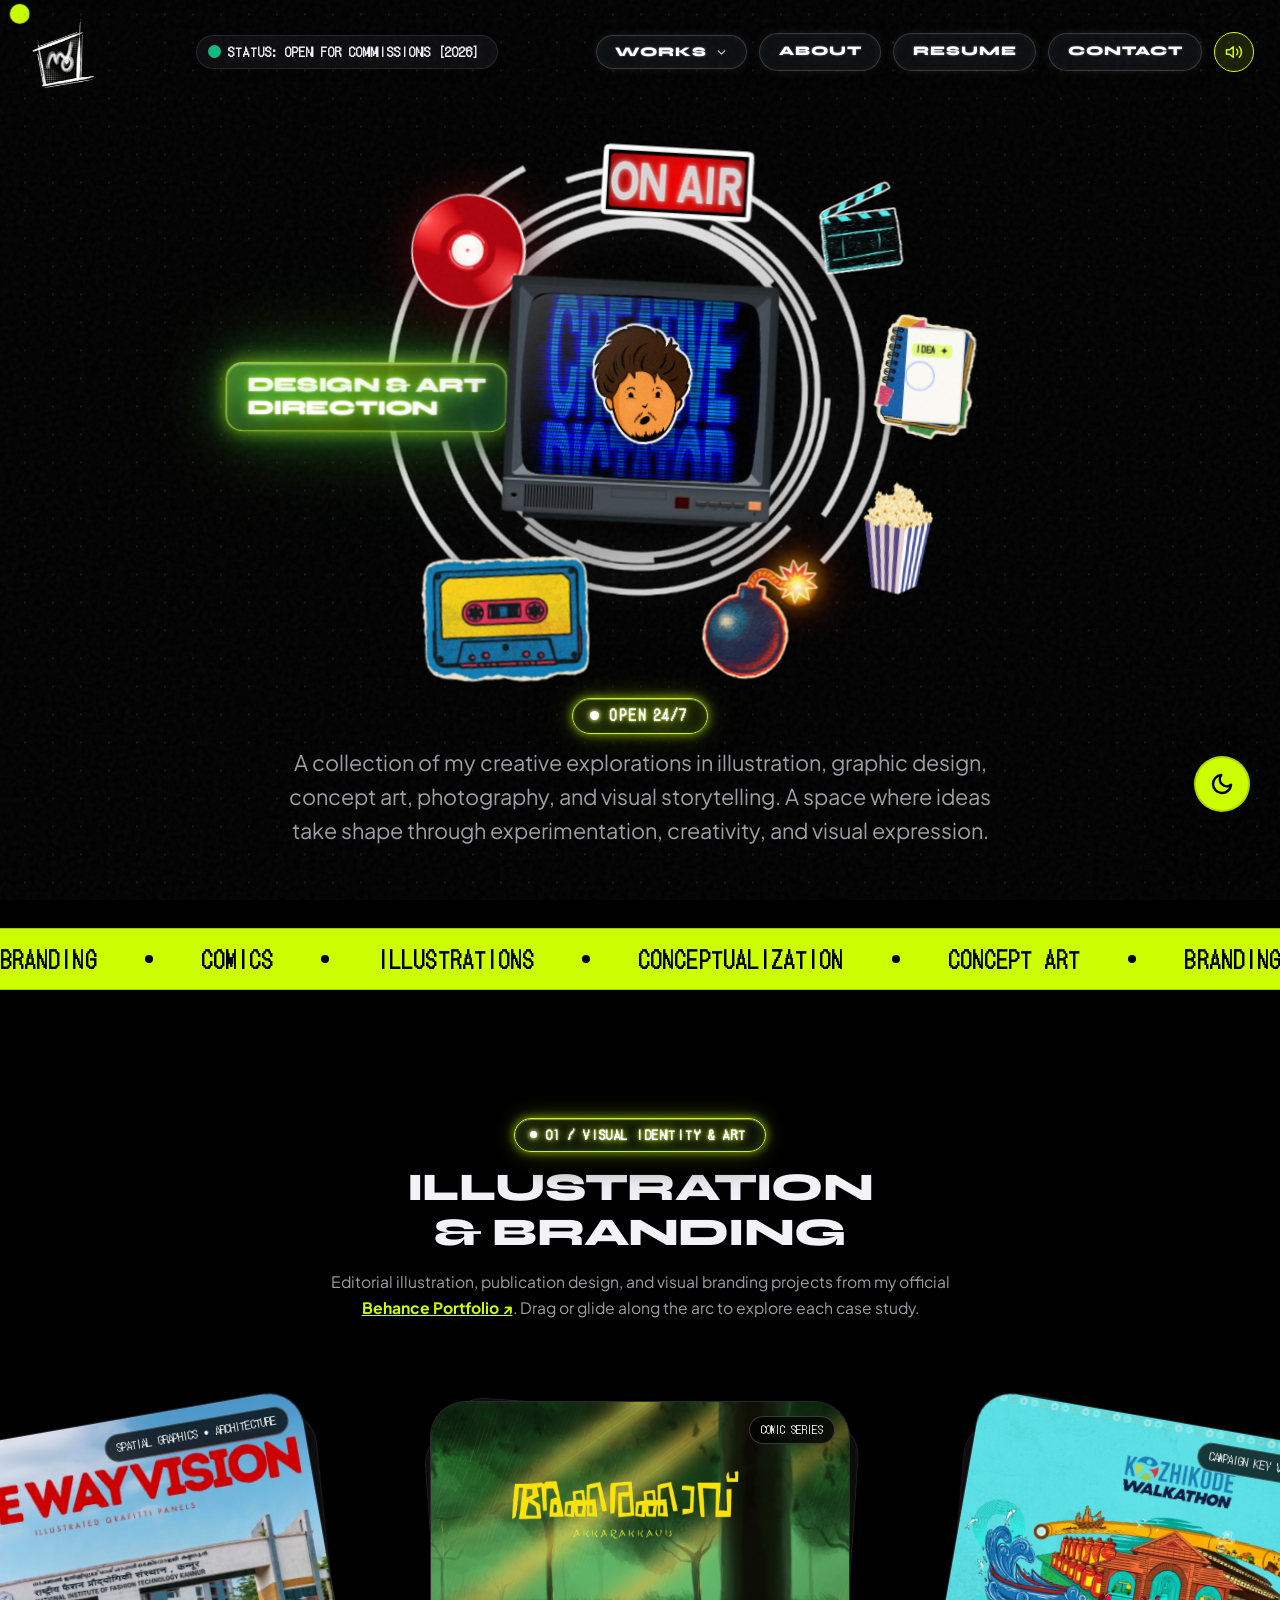
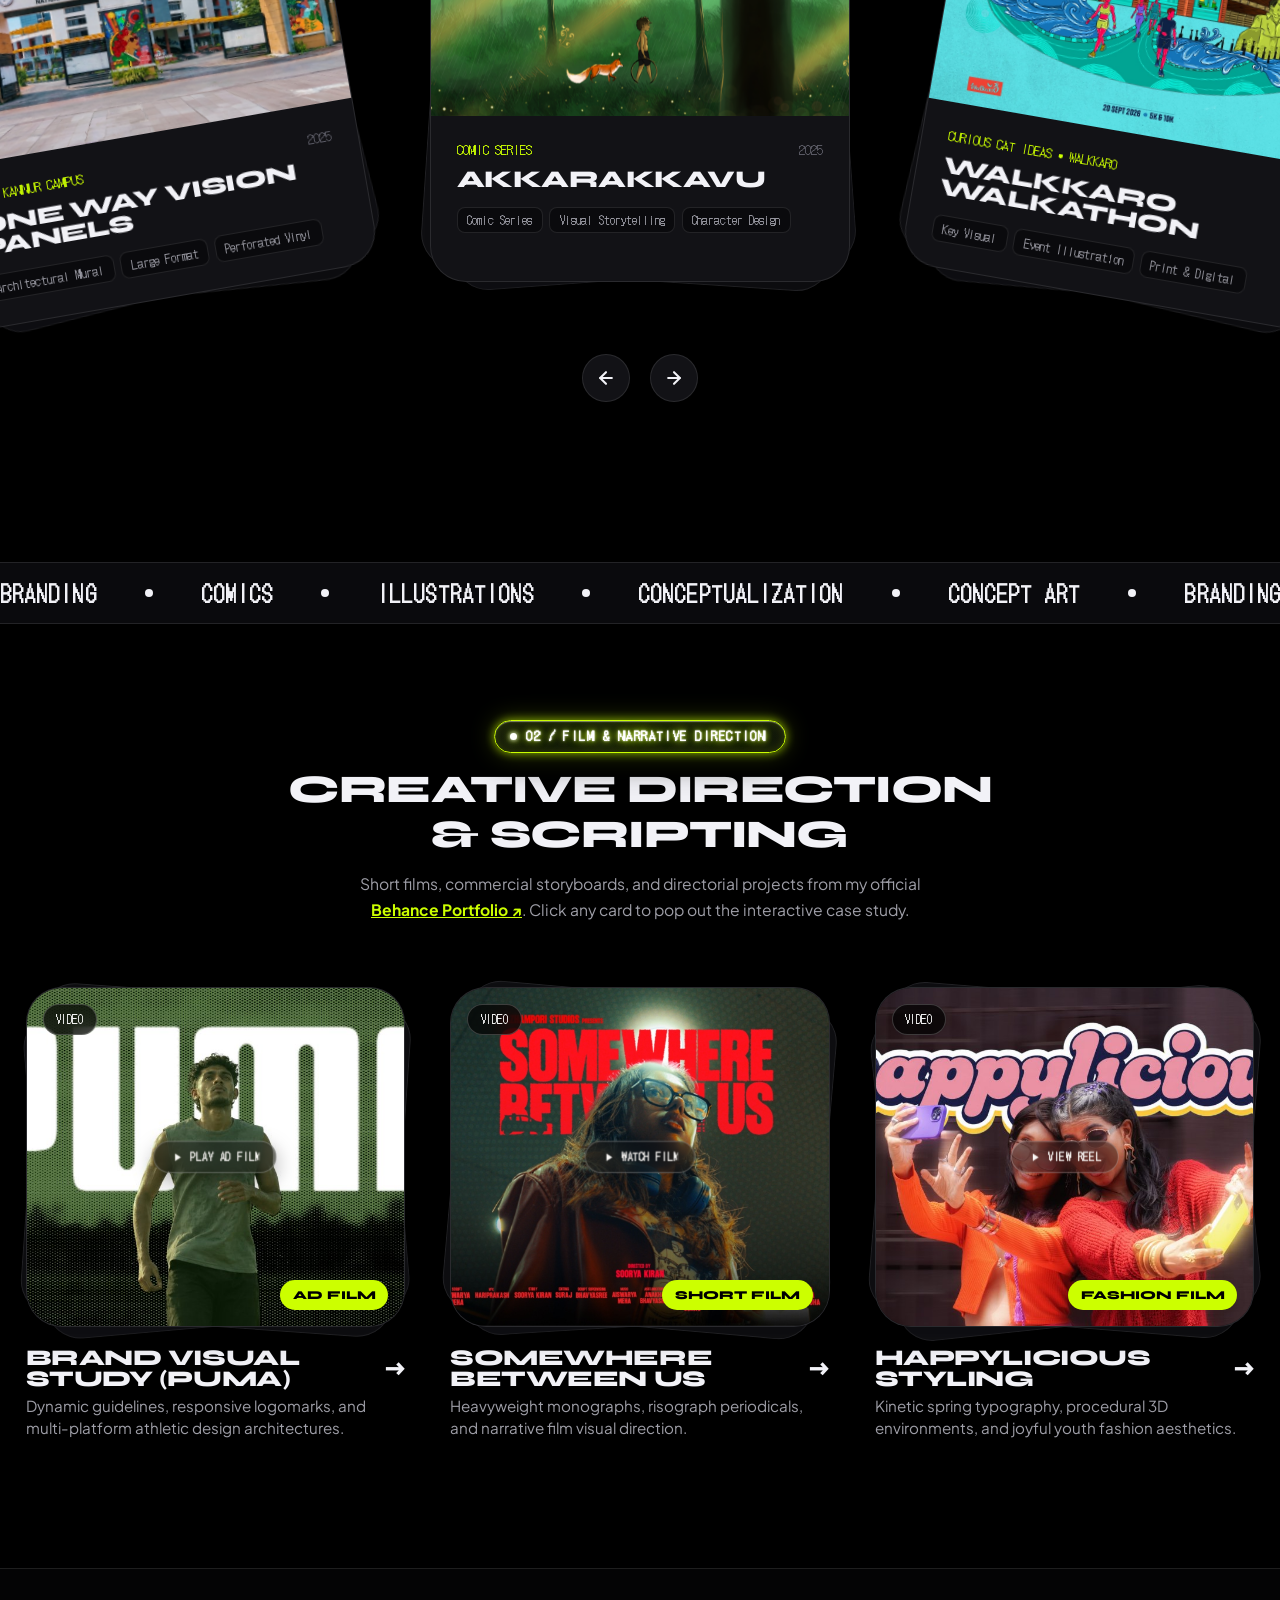
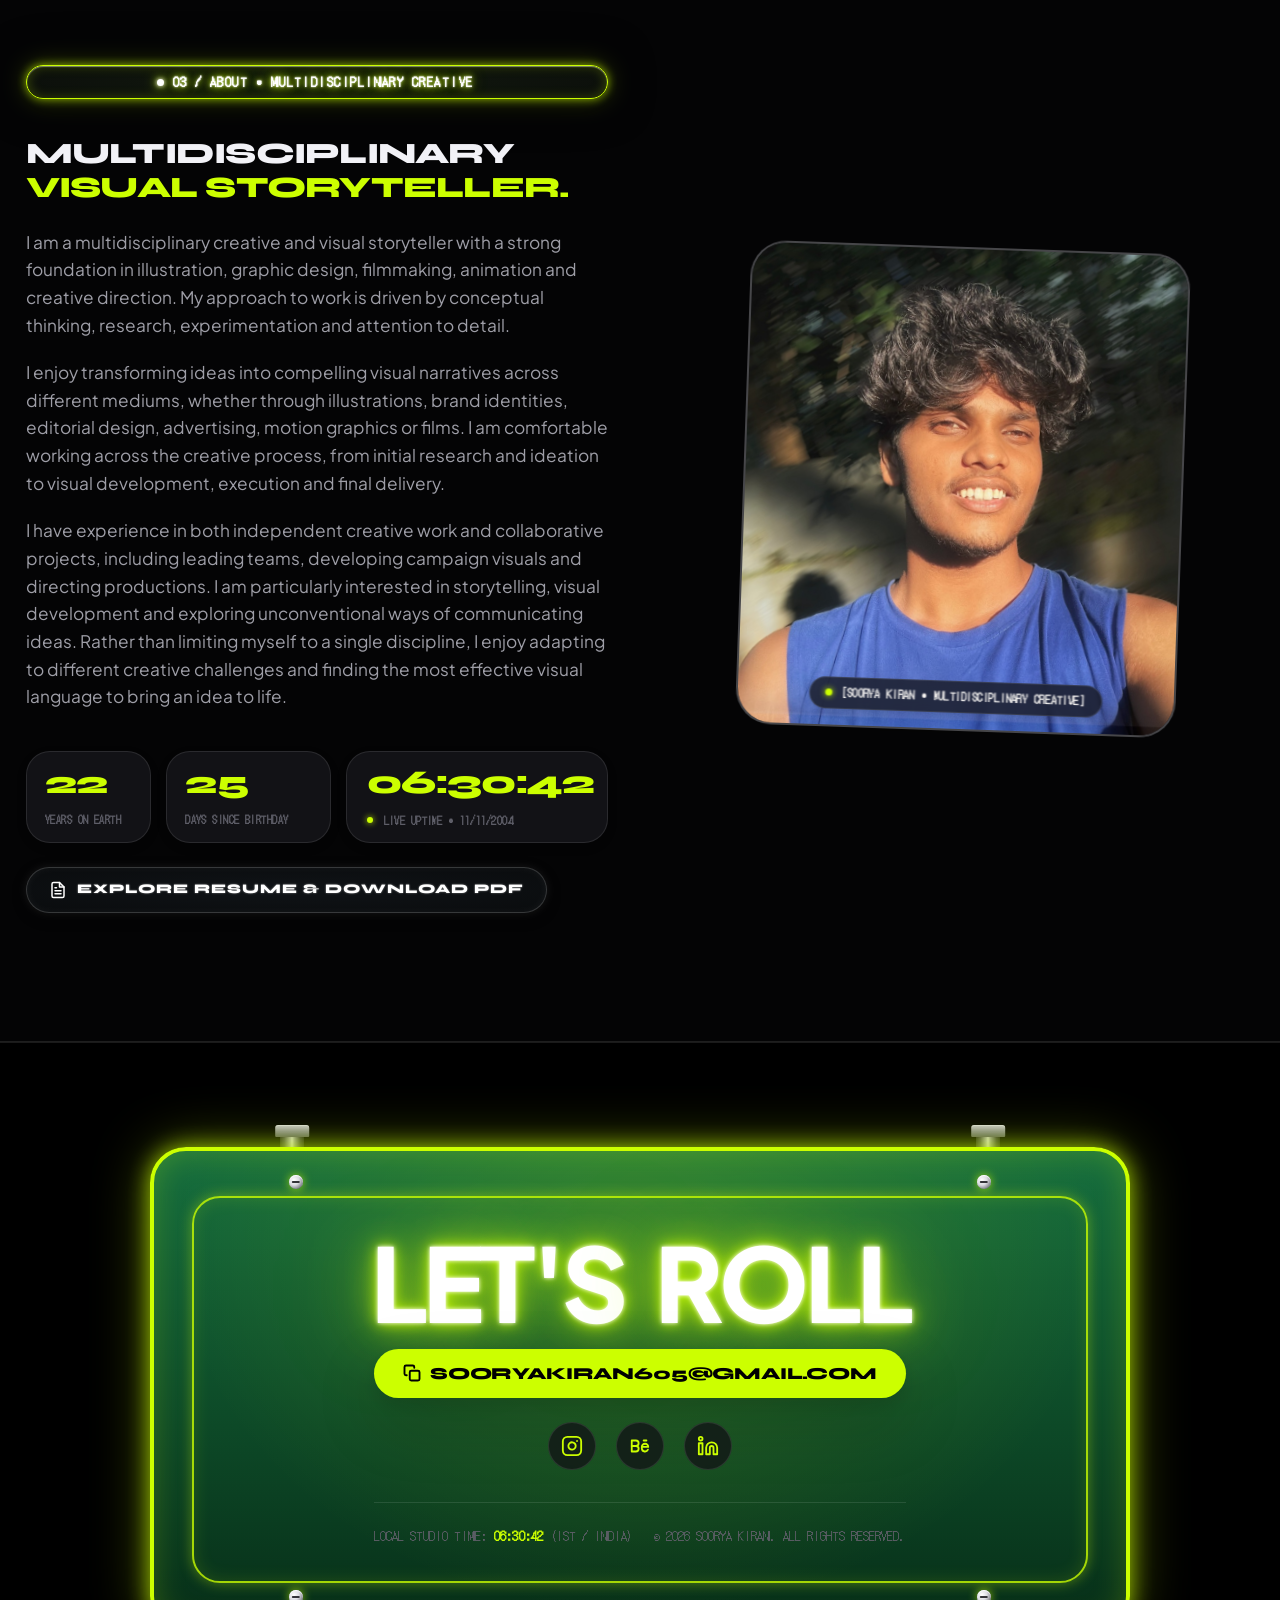
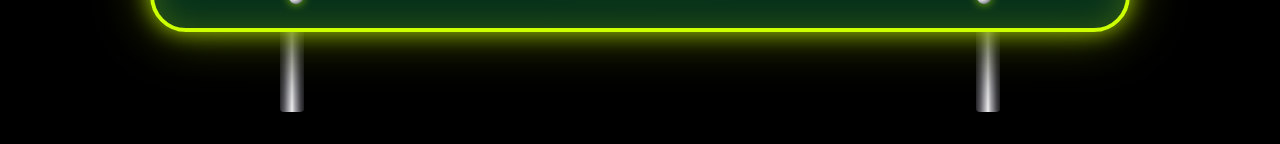
==== commit e3547479: "Brand identity: add high-contrast logo icons for all browser, mobile, PWA, and social versions" ====
--- a/index.html
+++ b/index.html
@@ -10,13 +10,33 @@
   <meta property="og:title" content="SOORYA KIRAN — Portfolio">
   <meta property="og:description" content="Brand systems, 3D motion, and tactile editorial design by Soorya Kiran.">
   <meta property="og:type" content="website">
+  <meta property="og:url" content="https://sooryakiran6.github.io/sooryakiran-portfolio/">
+  <meta property="og:image" content="https://sooryakiran6.github.io/sooryakiran-portfolio/og-image.png">
+  <meta property="og:image:secure_url" content="https://sooryakiran6.github.io/sooryakiran-portfolio/og-image.png">
+  <meta property="og:image:type" content="image/png">
+  <meta property="og:image:width" content="1200">
+  <meta property="og:image:height" content="630">
+  <meta property="og:image:alt" content="Soorya Kiran Studio Logo & Portfolio Preview">
+  <meta name="twitter:card" content="summary_large_image">
+  <meta name="twitter:title" content="SOORYA KIRAN — Portfolio">
+  <meta name="twitter:description" content="Brand systems, 3D motion, and tactile editorial design by Soorya Kiran.">
+  <meta name="twitter:image" content="https://sooryakiran6.github.io/sooryakiran-portfolio/og-image.png">
   <meta name="referrer" content="strict-origin-when-cross-origin">
 
+  <meta name="theme-color" content="#0c0c10">
+  <meta name="msapplication-TileColor" content="#0c0c10">
+  <meta name="msapplication-TileImage" content="favicon-192x192.png">
+
   <link rel="stylesheet" href="styles.css">
-  <link rel="icon" type="image/png" sizes="32x32" href="favicon-32x32.png?v=2">
-  <link rel="icon" type="image/png" sizes="16x16" href="favicon-16x16.png?v=2">
-  <link rel="apple-touch-icon" sizes="180x180" href="apple-touch-icon.png?v=2">
-  <link rel="shortcut icon" href="favicon.ico?v=2">
+  <link rel="icon" type="image/svg+xml" href="favicon.svg">
+  <link rel="icon" type="image/png" sizes="512x512" href="favicon-512x512.png">
+  <link rel="icon" type="image/png" sizes="192x192" href="favicon-192x192.png">
+  <link rel="icon" type="image/png" sizes="48x48" href="favicon-48x48.png">
+  <link rel="icon" type="image/png" sizes="32x32" href="favicon-32x32.png">
+  <link rel="icon" type="image/png" sizes="16x16" href="favicon-16x16.png">
+  <link rel="apple-touch-icon" sizes="180x180" href="apple-touch-icon.png">
+  <link rel="shortcut icon" href="favicon.ico">
+  <link rel="manifest" href="site.webmanifest">
 
   <!-- Instagram Media Embed Script -->
   <script async src="https://www.instagram.com/embed.js"></script>
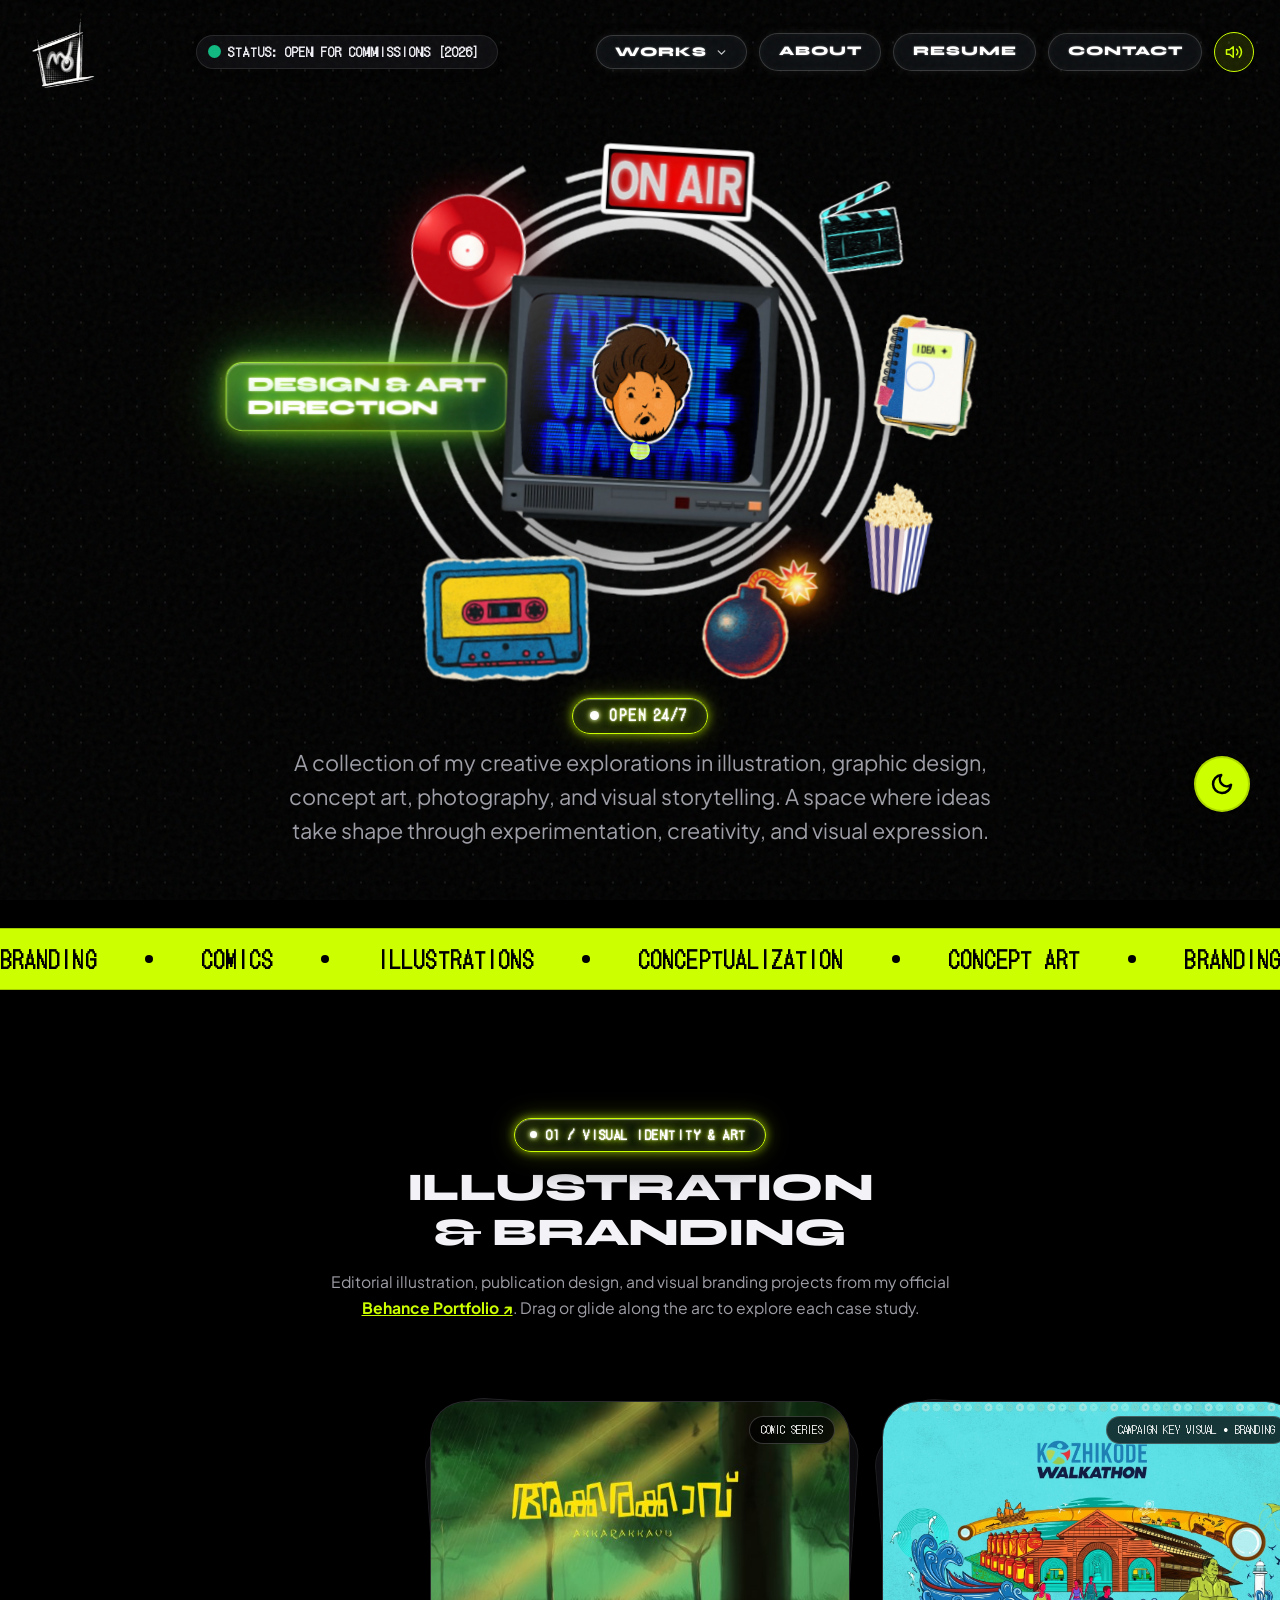
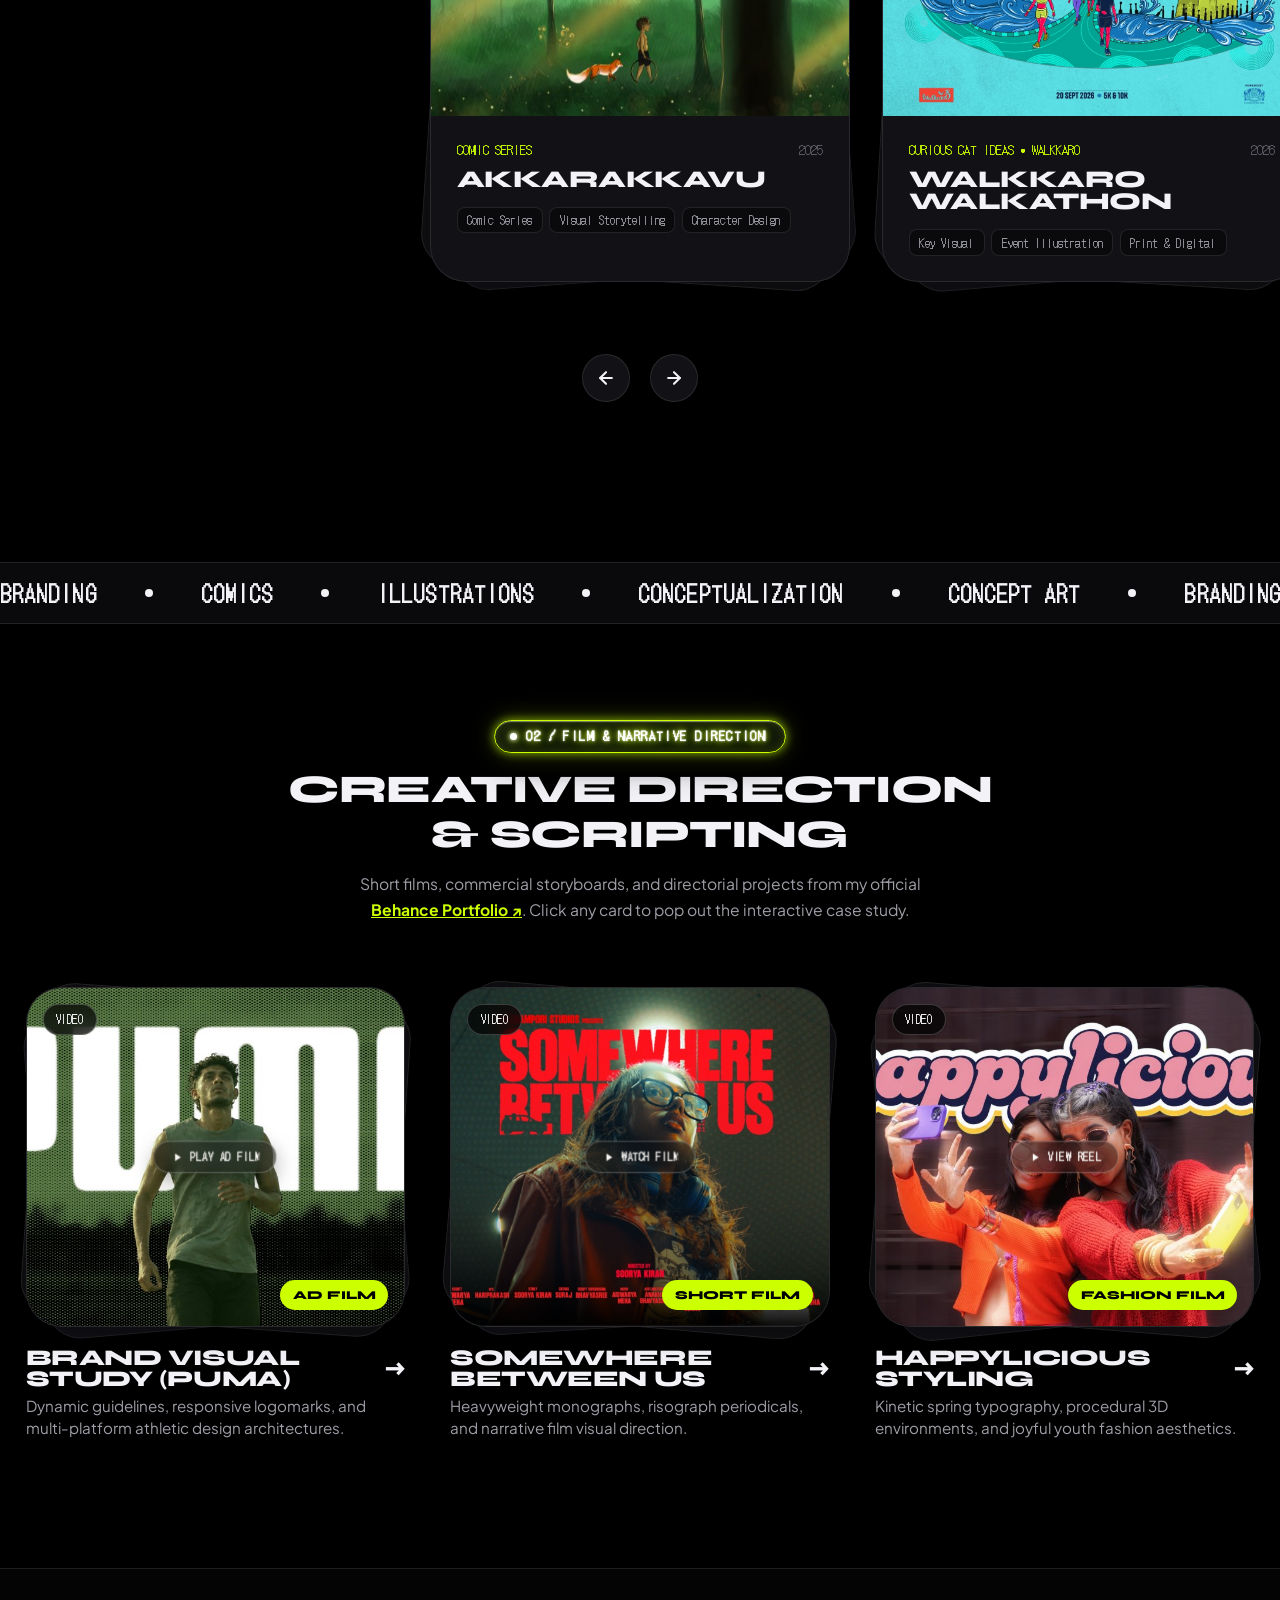
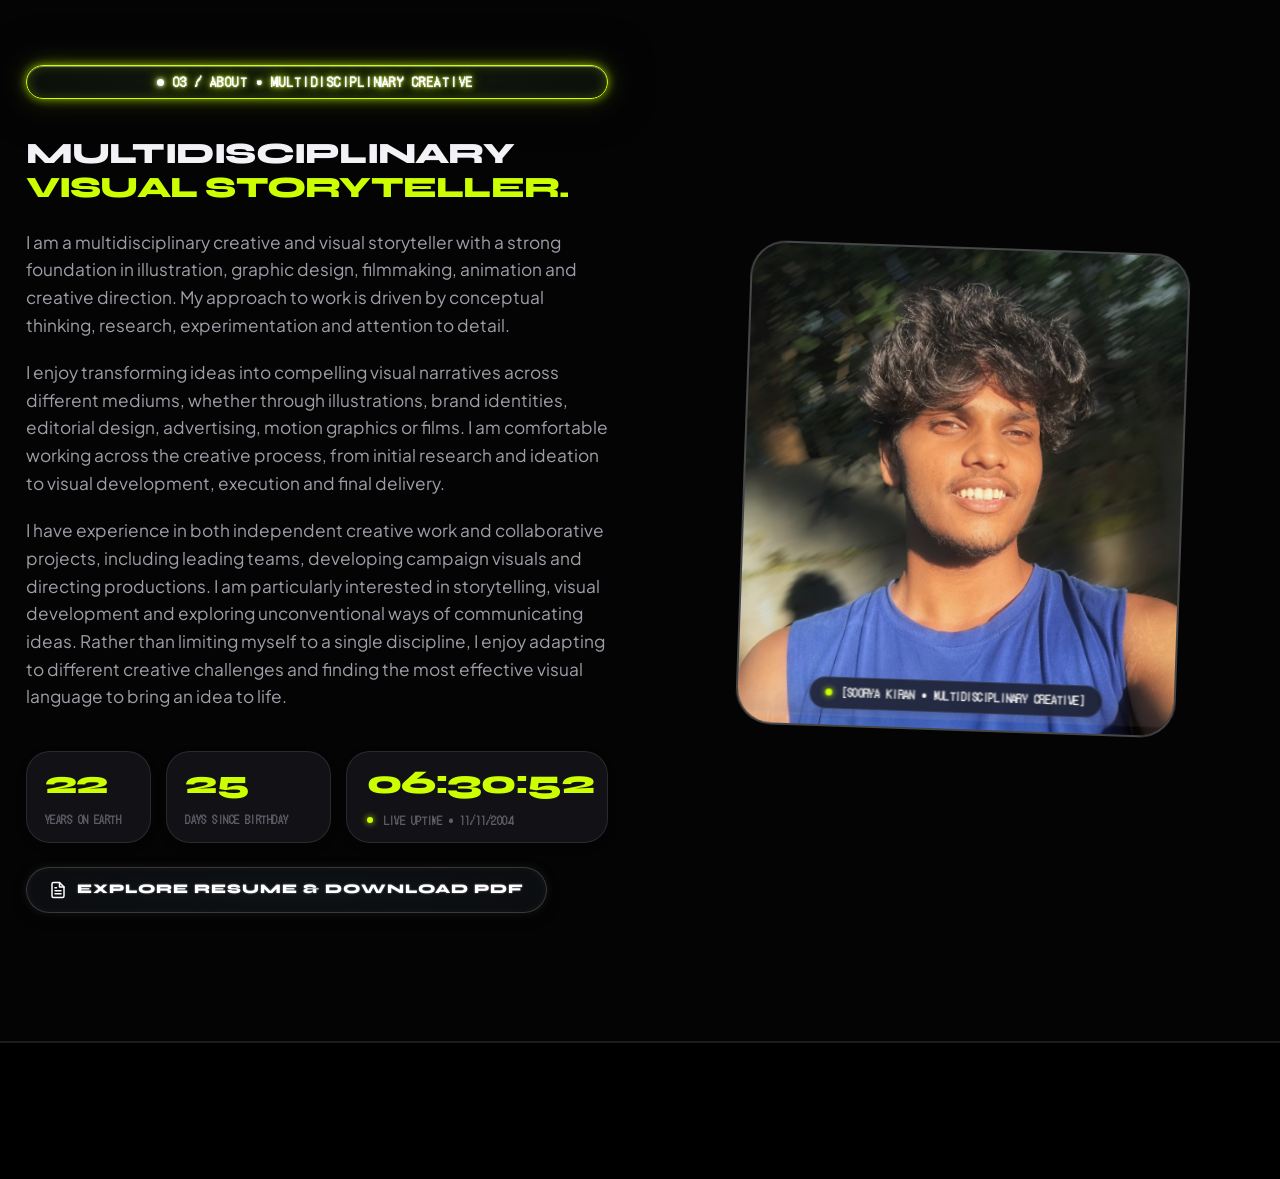
==== commit 7ceebedb: "Optimize work showcase loading speed with mobile-first responsive images & expand hero sticker clust" ====
--- a/index.html
+++ b/index.html
@@ -415,7 +415,7 @@
             <div class="carousel-card__layer carousel-card__layer--front">
               <div class="card-media">
                 <span class="card-media-pill">COMIC SERIES</span>
-                <img src="img/projects/akkarakkavu.png" alt="Akkarakkavu Chapter One Short Comic" class="card-thumb"
+                <img src="img/projects/akkarakkavu.jpg" alt="Akkarakkavu Chapter One Short Comic" class="card-thumb"
                   loading="eager" />
               </div>
               <div class="card-body">
@@ -948,7 +948,7 @@
       </button>
 
       <div class="modal-hero-media">
-        <img id="modalHeroImg" src="img/projects/akkarakkavu.png" alt="Project Artwork" class="modal-hero-img"
+        <img id="modalHeroImg" src="img/projects/akkarakkavu.jpg" alt="Project Artwork" class="modal-hero-img"
           loading="eager" />
         <div class="modal-hero-overlay">
           <span class="modal-hero-badge" id="modalHeroBadge">COMIC SERIES // VOL. 01</span>
--- a/styles.css
+++ b/styles.css
@@ -1051,7 +1051,7 @@
   will-change: transform;
 }
 
-@media (hover: hover) and (pointer: fine) {
+@media (hover: hover) and (pointer: fine) and (min-width: 769px) {
   .custom-cursor {
     display: block;
   }
@@ -4389,6 +4389,9 @@
   display: grid;
   place-items: center;
   user-select: none;
+  -webkit-user-select: none;
+  touch-action: manipulation !important;
+  -webkit-tap-highlight-color: transparent !important;
 }
 
 .radial-toggle-btn {
@@ -4403,7 +4406,11 @@
   place-items: center;
   cursor: pointer;
   position: relative;
-  z-index: 10;
+  z-index: 100 !important;
+  touch-action: manipulation !important;
+  -webkit-tap-highlight-color: transparent !important;
+  user-select: none;
+  -webkit-user-select: none;
   transition: transform 0.6s var(--ease-elastic), box-shadow 0.3s ease;
 }
 
@@ -4417,27 +4424,41 @@
 }
 
 .radial-toggle-btn svg {
+  grid-area: 1 / 1;
   width: 24px;
   height: 24px;
+  pointer-events: none !important;
   transition: transform 0.5s var(--ease-elastic), opacity 0.25s ease;
+}
+
+.radial-toggle-btn svg * {
+  pointer-events: none !important;
 }
 
 /* Default / Dark Looks (Void & Solar): Moon is visible, Sun is hidden */
 .radial-toggle-btn .theme-icon-sun {
-  display: none;
+  opacity: 0;
+  visibility: hidden;
+  pointer-events: none !important;
 }
 
 .radial-toggle-btn .theme-icon-moon {
-  display: block;
+  opacity: 1;
+  visibility: visible;
+  pointer-events: none !important;
 }
 
 /* White and Orange Look (Cream Theme): Sun is visible, Moon is hidden */
 [data-theme="cream"] .radial-toggle-btn .theme-icon-sun {
-  display: block;
+  opacity: 1;
+  visibility: visible;
+  pointer-events: none !important;
 }
 
 [data-theme="cream"] .radial-toggle-btn .theme-icon-moon {
-  display: none;
+  opacity: 0;
+  visibility: hidden;
+  pointer-events: none !important;
 }
 
 .radial-palette-widget.open .radial-toggle-btn svg {
@@ -4451,7 +4472,14 @@
   left: 0;
   width: 100%;
   height: 100%;
-  pointer-events: none;
+  pointer-events: none !important;
+  visibility: hidden;
+  z-index: 50;
+  touch-action: manipulation !important;
+}
+
+.radial-palette-widget.open .palette-swatches-ring {
+  visibility: visible;
 }
 
 .swatch-btn {
@@ -4464,8 +4492,14 @@
   border: 2px solid #ffffff;
   box-shadow: var(--shadow-md);
   cursor: pointer;
-  pointer-events: auto;
+  pointer-events: none !important;
+  visibility: hidden;
   opacity: 0;
+  z-index: 1;
+  touch-action: manipulation !important;
+  -webkit-tap-highlight-color: transparent !important;
+  user-select: none;
+  -webkit-user-select: none;
   transform: translate(0, 0) scale(0.2);
   transition: transform 0.5s var(--ease-elastic), opacity 0.3s ease;
   transition-delay: calc(var(--idx) * 0.04s);
@@ -4477,21 +4511,23 @@
   text-shadow: 0 1px 2px rgba(0, 0, 0, 0.8);
 }
 
-.swatch-btn:hover {
-  transform: translate(var(--tx), var(--ty)) scale(1.22) !important;
-  box-shadow: var(--shadow-pop);
-  z-index: 20;
-}
-
-/* Trigonometric Polar Fan-out when open */
 .radial-palette-widget.open .swatch-btn {
   opacity: 1;
+  visibility: visible;
+  pointer-events: auto !important;
+  z-index: 60;
   /* Swatches fan out in a quarter-circle arc towards top-left */
   --angle: calc(var(--idx) * 35deg + 135deg);
   --dist: 90px;
   --tx: calc(cos(var(--angle)) * var(--dist));
   --ty: calc(sin(var(--angle)) * var(--dist));
   transform: translate(var(--tx), var(--ty)) scale(1);
+}
+
+.swatch-btn:hover {
+  transform: translate(var(--tx), var(--ty)) scale(1.22) !important;
+  box-shadow: var(--shadow-pop);
+  z-index: 70 !important;
 }
 
 /* Tooltip on hover */
@@ -6732,41 +6768,41 @@
   }
 
   .hero-section {
-    padding-top: calc(9.5rem + env(safe-area-inset-top));
-    padding-bottom: 2.5rem;
-  }
-
-  /* Proportionally tighten floating hero cluster so all shapes remain visible inside phone width */
+    padding-top: calc(6.0rem + env(safe-area-inset-top));
+    padding-bottom: 2rem;
+  }
+
+  /* Proportionally enlarge floating hero cluster to fill negative space gracefully */
   .sticker-stage-container {
-    height: clamp(330px, 86vw, 410px);
-    margin-bottom: clamp(2rem, 5vw, 2.5rem);
+    height: clamp(390px, 104vw, 470px);
+    margin-bottom: clamp(1rem, 2.8vw, 1.6rem);
   }
 
   .sticker-techring-item {
-    width: clamp(290px, 76vw, 350px);
-    margin-left: calc(clamp(290px, 76vw, 350px) * -0.5);
-    margin-top: calc(clamp(290px, 76vw, 350px) * -0.5);
+    width: clamp(340px, 92vw, 420px);
+    margin-left: calc(clamp(340px, 92vw, 420px) * -0.5);
+    margin-top: calc(clamp(340px, 92vw, 420px) * -0.5);
   }
 
   .sticker-1.sticker-tv-item {
-    width: clamp(126px, 33vw, 154px);
-    margin-left: calc(clamp(126px, 33vw, 154px) * -0.5);
-    margin-top: calc(clamp(126px, 33vw, 154px) * -0.5);
+    width: clamp(158px, 41.5vw, 192px);
+    margin-left: calc(clamp(158px, 41.5vw, 192px) * -0.5);
+    margin-top: calc(clamp(158px, 41.5vw, 192px) * -0.5);
   }
 
   /* 12:30 Top-Right Arc: ON AIR Lightbox */
   .sticker-7.sticker-onair-item {
-    width: clamp(66px, 17vw, 84px);
-    margin-left: calc(clamp(66px, 17vw, 84px) * -0.5 + clamp(10px, 2.5vw, 18px));
-    margin-top: calc(clamp(126px, 33vw, 154px) * -0.5 - clamp(34px, 8.5vw, 44px));
+    width: clamp(74px, 19vw, 92px);
+    margin-left: calc(clamp(74px, 19vw, 92px) * -0.5 + clamp(12px, 3vw, 20px));
+    margin-top: calc(clamp(158px, 41.5vw, 192px) * -0.5 - clamp(42px, 10.5vw, 54px));
     z-index: 5;
   }
 
   /* 1:30 Top-Right Arc: Clapper Board */
   .sticker-3.sticker-clapper-item {
-    width: clamp(46px, 12vw, 60px);
-    margin-left: calc(clamp(126px, 33vw, 154px) * 0.5 + clamp(0px, 0.4vw, 6px));
-    margin-top: calc(clamp(126px, 33vw, 154px) * -0.5 - clamp(22px, 5.5vw, 30px));
+    width: clamp(52px, 13.5vw, 68px);
+    margin-left: calc(clamp(158px, 41.5vw, 192px) * 0.5 + clamp(2px, 0.8vw, 8px));
+    margin-top: calc(clamp(158px, 41.5vw, 192px) * -0.5 - clamp(26px, 6.5vw, 36px));
     z-index: 4;
   }
 
@@ -6784,40 +6820,40 @@
 
   /* 3:00 Mid-Right: Notebook (Scaled & Positioned Nicely Between Clapper & Popcorn) */
   .sticker-9.sticker-notebook-item {
-    width: clamp(34px, 8.8vw, 44px);
-    margin-left: calc(clamp(126px, 33vw, 154px) * 0.5 + clamp(14px, 3.8vw, 24px));
-    margin-top: calc(clamp(126px, 33vw, 154px) * -0.5 + clamp(26px, 6.8vw, 42px));
+    width: clamp(40px, 10.2vw, 52px);
+    margin-left: calc(clamp(158px, 41.5vw, 192px) * 0.5 + clamp(16px, 4.2vw, 28px));
+    margin-top: calc(clamp(158px, 41.5vw, 192px) * -0.5 + clamp(32px, 8.2vw, 50px));
     z-index: 5;
   }
 
   /* 4:30 Bottom-Right: Popcorn */
   .sticker-5.sticker-popcorn-item {
-    width: clamp(45px, 12vw, 58px);
-    margin-left: calc(clamp(126px, 33vw, 154px) * 0.5 + clamp(8px, 2.2vw, 16px));
-    margin-top: calc(clamp(126px, 33vw, 154px) * 0.5 - clamp(20px, 5.2vw, 28px));
+    width: clamp(52px, 13.5vw, 66px);
+    margin-left: calc(clamp(158px, 41.5vw, 192px) * 0.5 + clamp(10px, 2.6vw, 20px));
+    margin-top: calc(clamp(158px, 41.5vw, 192px) * 0.5 - clamp(24px, 6vw, 34px));
     z-index: 6;
   }
 
   /* 5:30 Bottom-Right: Bomb */
   .sticker-8.sticker-bomb-item {
-    width: clamp(42px, 11vw, 54px);
-    margin-left: calc(clamp(42px, 11vw, 54px) * -0.5 + clamp(28px, 7vw, 40px));
-    margin-top: calc(clamp(126px, 33vw, 154px) * 0.5 + clamp(6px, 1.8vw, 14px));
+    width: clamp(48px, 12.5vw, 62px);
+    margin-left: calc(clamp(48px, 12.5vw, 62px) * -0.5 + clamp(34px, 8.5vw, 46px));
+    margin-top: calc(clamp(158px, 41.5vw, 192px) * 0.5 + clamp(10px, 2.6vw, 20px));
     z-index: 5;
   }
 
   /* 7:30 Bottom-Left Arc: Cassette */
   .sticker-4.sticker-cassette-item {
-    width: clamp(66px, 17vw, 86px);
-    margin-left: calc(clamp(126px, 33vw, 154px) * -0.5 - clamp(18px, 4.5vw, 28px));
-    margin-top: calc(clamp(126px, 33vw, 154px) * 0.5 - clamp(6px, 1.8vw, 12px));
+    width: clamp(76px, 19.5vw, 98px);
+    margin-left: calc(clamp(158px, 41.5vw, 192px) * -0.5 - clamp(22px, 5.6vw, 34px));
+    margin-top: calc(clamp(158px, 41.5vw, 192px) * 0.5 - clamp(6px, 1.8vw, 12px));
     z-index: 6;
   }
 
   /* 9:00 Mid-Left: Design & Art Direction (Unobstructed, High Legibility, Framed Nicely Beside TV) */
   .sticker-2.sticker-artdir-item {
-    margin-left: calc(clamp(126px, 33vw, 154px) * -0.5 - clamp(52px, 13.5vw, 70px));
-    margin-top: calc(clamp(126px, 33vw, 154px) * -0.5 + clamp(36px, 9.5vw, 48px));
+    margin-left: calc(clamp(158px, 41.5vw, 192px) * -0.5 - clamp(68px, 17.5vw, 90px));
+    margin-top: calc(clamp(158px, 41.5vw, 192px) * -0.5 + clamp(42px, 11vw, 56px));
     z-index: 8;
     cursor: pointer !important;
     pointer-events: auto !important;
@@ -6825,7 +6861,7 @@
   }
 
   .sticker-2 .artdir-text-wrap {
-    padding: 0.34rem 0.64rem;
+    padding: 0.38rem 0.72rem;
     border-radius: var(--radius-sm);
     gap: 0.12rem;
     background: rgba(8, 16, 11, 0.94) !important;
@@ -6850,7 +6886,7 @@
   }
 
   .sticker-2 .artdir-line {
-    font-size: clamp(0.66rem, 2vw, 0.75rem);
+    font-size: clamp(0.70rem, 2.1vw, 0.82rem);
     line-height: 1.05;
     letter-spacing: 0.01em;
     white-space: nowrap;
@@ -6858,18 +6894,18 @@
 
   /* 10:30 Top-Left: Vinyl Disc (Close to TV) */
   .sticker-6.sticker-disc-item {
-    width: clamp(40px, 10.5vw, 50px);
-    margin-left: calc(clamp(126px, 33vw, 154px) * -0.5 - clamp(16px, 4vw, 24px));
-    margin-top: calc(clamp(126px, 33vw, 154px) * -0.5 - clamp(10px, 2.5vw, 16px));
+    width: clamp(48px, 12vw, 60px);
+    margin-left: calc(clamp(158px, 41.5vw, 192px) * -0.5 - clamp(18px, 4.6vw, 28px));
+    margin-top: calc(clamp(158px, 41.5vw, 192px) * -0.5 - clamp(14px, 3.5vw, 22px));
     z-index: 4;
   }
 
   .music-note {
-    font-size: clamp(1rem, 2.6vw, 1.4rem);
+    font-size: clamp(1.1rem, 2.8vw, 1.5rem);
   }
 
   .popcorn-drop {
-    width: clamp(12px, 3.2vw, 18px);
+    width: clamp(14px, 3.6vw, 20px);
   }
 
   .curved-carousel-track {
@@ -7069,7 +7105,7 @@
   }
 
   .hero-section {
-    padding-top: calc(9.85rem + env(safe-area-inset-top));
+    padding-top: calc(5.8rem + env(safe-area-inset-top));
   }
 
   .avatar-frame {
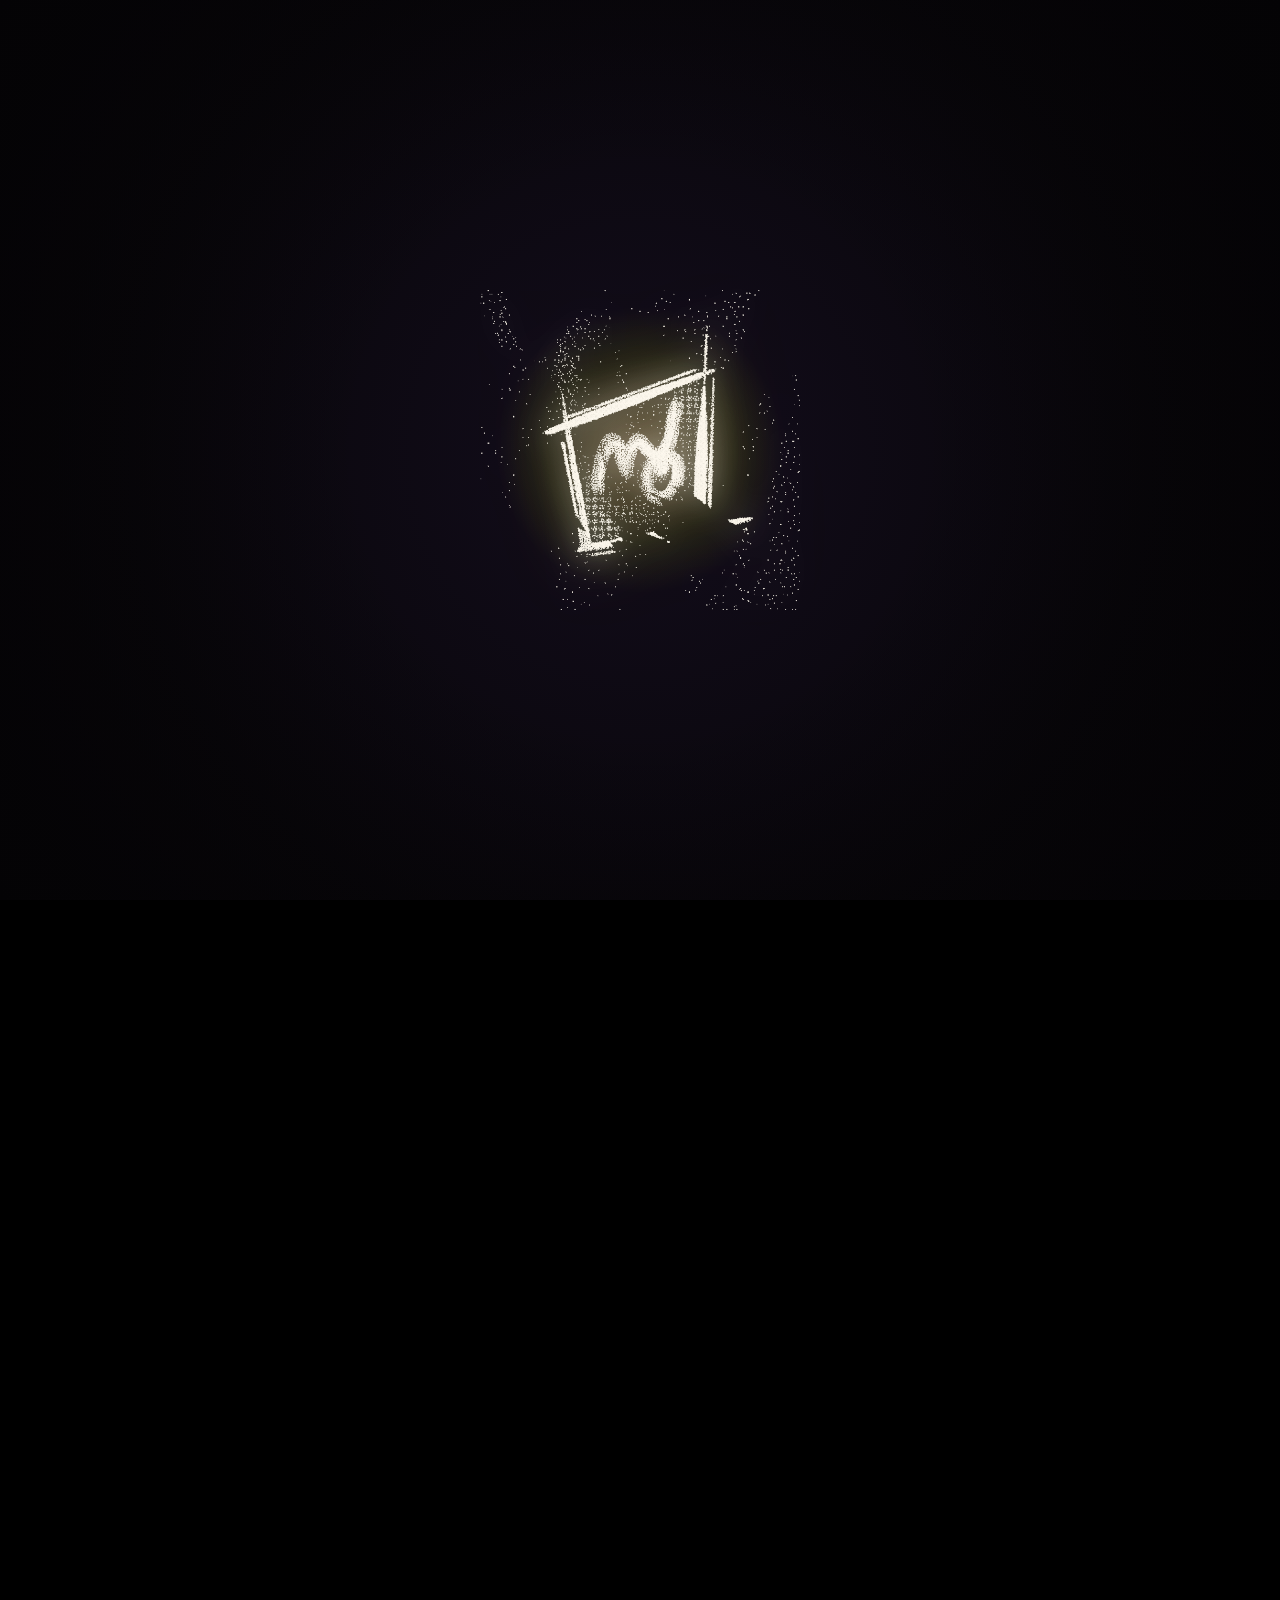
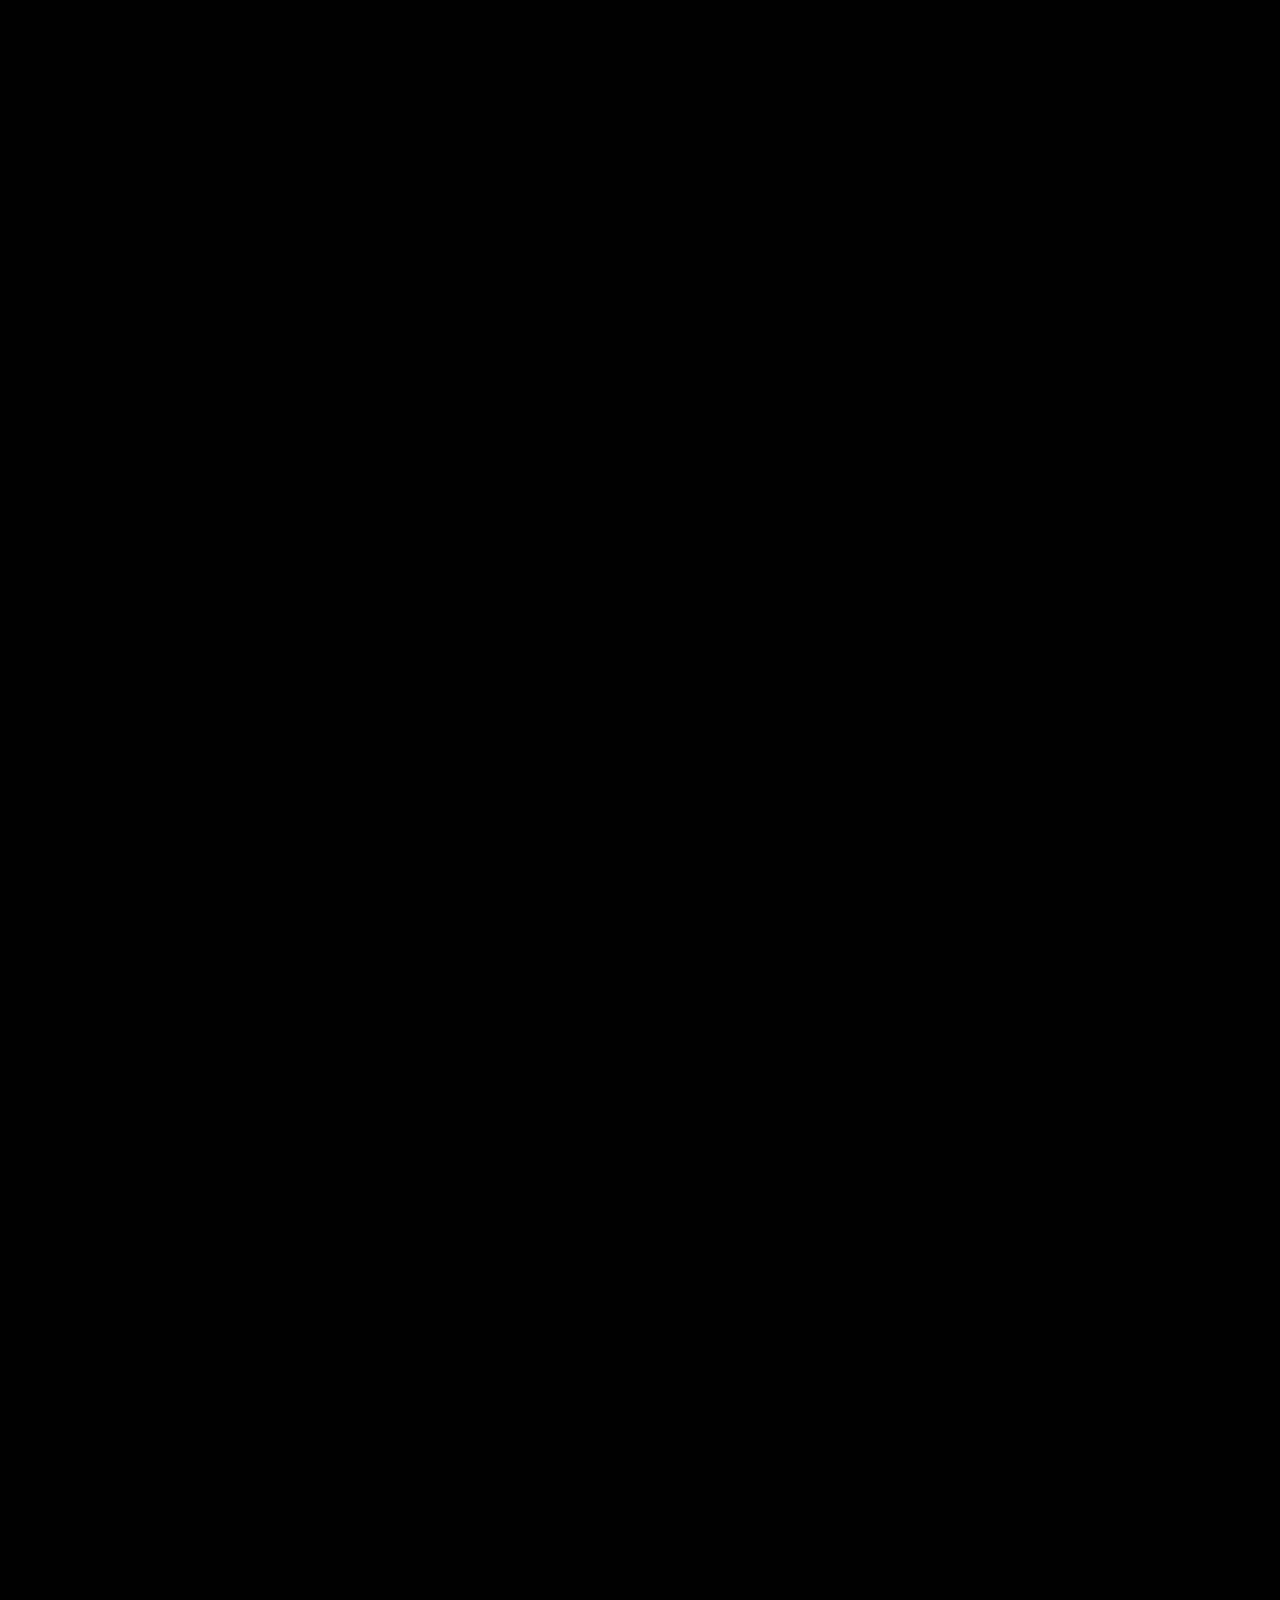
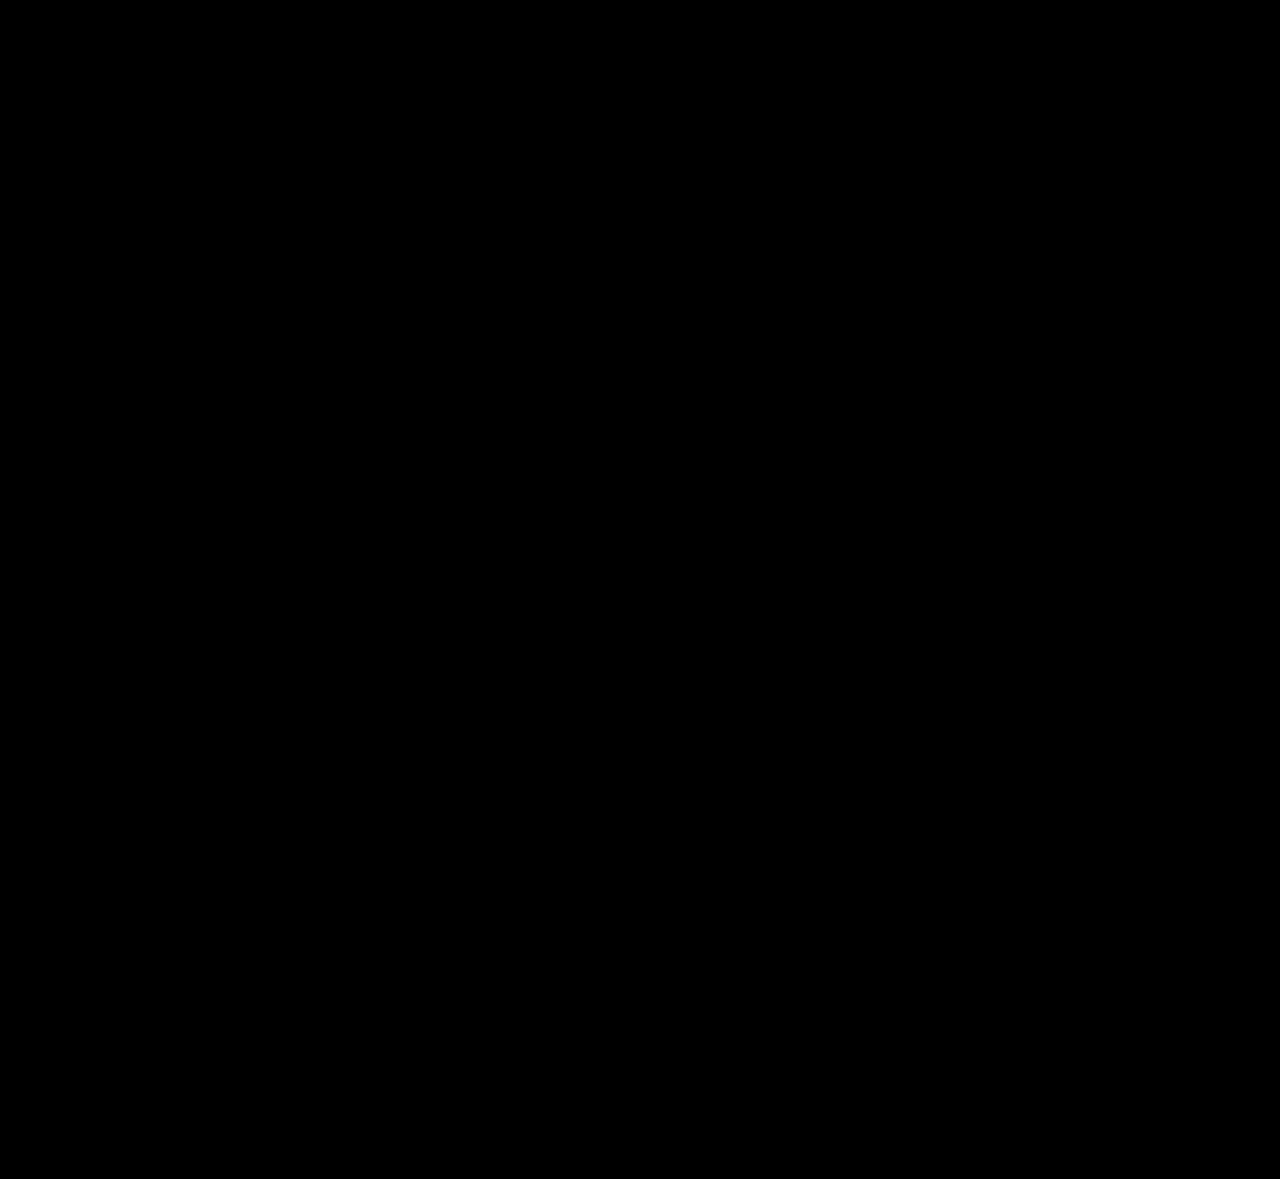
==== commit 947ef1e0: "Harmonize loader screen, optimize smooth risograph animation, eradicate detached page bug, and expan" ====
--- a/index.html
+++ b/index.html
@@ -186,67 +186,6 @@
               <div class="notebook-sticker-wrap" style="--hover-rot: 9deg;">
                 <img src="img/stickers/notebook.png" alt="Creative Storyboard and Script Spiral Notebook"
                   class="notebook-sticker-img" />
-                <!-- Animated 3D Flipping Pages Deck -->
-                <div class="notebook-pages-deck" aria-hidden="true">
-                  <!-- Base Page (Static underlayer) -->
-                  <div class="notebook-page page-base">
-                    <div class="page-sheet">
-                      <div class="page-ruled-lines"></div>
-                      <div class="page-doodle">
-                        <span class="doodle-badge">VOL. 04</span>
-                        <div class="doodle-bars">
-                          <span class="d-bar b-1"></span>
-                          <span class="d-bar b-2"></span>
-                          <span class="d-bar b-3"></span>
-                        </div>
-                      </div>
-                    </div>
-                  </div>
-                  <!-- Flipping Page 3 -->
-                  <div class="notebook-page page-turner turn-3">
-                    <div class="page-face page-front">
-                      <div class="page-sheet">
-                        <div class="page-doodle">
-                          <span class="doodle-badge">LAYOUT</span>
-                          <div class="doodle-boxes">
-                            <span class="d-box"></span>
-                            <span class="d-box"></span>
-                          </div>
-                        </div>
-                      </div>
-                    </div>
-                    <div class="page-face page-back"></div>
-                  </div>
-                  <!-- Flipping Page 2 -->
-                  <div class="notebook-page page-turner turn-2">
-                    <div class="page-face page-front">
-                      <div class="page-sheet">
-                        <div class="page-doodle">
-                          <span class="doodle-badge">STORY</span>
-                          <div class="doodle-bars">
-                            <span class="d-bar b-1"></span>
-                            <span class="d-bar b-2"></span>
-                          </div>
-                        </div>
-                      </div>
-                    </div>
-                    <div class="page-face page-back"></div>
-                  </div>
-                  <!-- Flipping Page 1 -->
-                  <div class="notebook-page page-turner turn-1">
-                    <div class="page-face page-front">
-                      <div class="page-sheet">
-                        <div class="page-doodle">
-                          <span class="doodle-badge">IDEA ✦</span>
-                          <div class="doodle-sketch-circle"></div>
-                        </div>
-                      </div>
-                    </div>
-                    <div class="page-face page-back"></div>
-                  </div>
-                </div>
-                <!-- Spiral Spine overlay so pages turn under the spiral binding wire -->
-                <img src="img/stickers/notebook-spiral-spine.png" alt="" class="notebook-spiral-overlay" />
               </div>
             </div>
 
--- a/styles.css
+++ b/styles.css
@@ -572,11 +572,7 @@
   position: fixed;
   inset: 0;
   z-index: 999999;
-  background-color: #0b0a09 !important;
-  background-image: url('img/loader-bg.jpg') !important;
-  background-repeat: repeat !important;
-  background-position: center center !important;
-  background-size: 423px 237px !important;
+  background: radial-gradient(circle at center, #130d1c 0%, #08060a 65%, #040305 100%) !important;
   display: flex;
   align-items: center;
   justify-content: center;
@@ -603,14 +599,13 @@
   content: '';
   position: absolute;
   inset: 0;
-  background: radial-gradient(circle at center, rgba(11, 10, 9, 0.15) 0%, rgba(11, 10, 9, 0.8) 100%);
+  background: radial-gradient(circle at center, transparent 35%, rgba(4, 3, 5, 0.75) 100%);
   pointer-events: none;
 }
 
 [data-theme="cream"] .site-loader,
 [data-theme="solar"] .site-loader {
-  background-color: #0b0a09 !important;
-  background-image: url('img/loader-bg.jpg') !important;
+  background: radial-gradient(circle at center, #130d1c 0%, #08060a 65%, #040305 100%) !important;
 }
 
 .site-loader.dismissed {
@@ -636,21 +631,22 @@
   width: clamp(220px, 26vw, 290px);
   height: clamp(220px, 26vw, 290px);
   border-radius: 50%;
-  background: radial-gradient(circle, rgba(233, 196, 106, 0.26) 0%, rgba(204, 255, 0, 0.1) 45%, transparent 70%);
-  animation: haloPulse 3s ease-in-out infinite alternate;
+  background: radial-gradient(circle, rgba(233, 196, 106, 0.22) 0%, rgba(204, 255, 0, 0.08) 45%, transparent 70%);
+  animation: none !important;
   pointer-events: none;
 }
 
-/* Enlarged Animated GIF Logo Container */
+/* Clean Animated GIF Logo Container - Stationary and Centered, no extra float/tilt */
 .loader-logo-wrap {
   position: relative;
-  width: clamp(175px, 22vw, 235px);
+  width: clamp(240px, 28vw, 320px);
   height: auto;
-  aspect-ratio: 1080 / 1440;
+  aspect-ratio: 1 / 1;
   display: flex;
   align-items: center;
   justify-content: center;
-  animation: logoFloat 3.4s ease-in-out infinite alternate;
+  animation: none !important;
+  transform: none !important;
 }
 
 .loader-logo-img {
@@ -659,9 +655,10 @@
   object-fit: contain;
   display: block;
   mix-blend-mode: screen;
-  filter: drop-shadow(0 0 16px rgba(255, 255, 255, 0.4)) drop-shadow(0 0 35px rgba(255, 215, 0, 0.2));
+  filter: drop-shadow(0 0 16px rgba(255, 255, 255, 0.45)) drop-shadow(0 0 35px rgba(255, 215, 0, 0.22));
   user-select: none;
-  animation: loaderLogoEntrance 0.85s cubic-bezier(0.34, 1.56, 0.64, 1) both;
+  -webkit-user-select: none;
+  pointer-events: none;
 }
 
 /* Shimmer overlay hidden when native animated GIF is active */
@@ -2451,17 +2448,10 @@
   filter: drop-shadow(0 14px 28px rgba(0, 0, 0, 0.48));
 }
 
-/* 3D Flipping Sketchbook Pages Deck */
-.notebook-pages-deck {
-  position: absolute;
-  left: 23%;
-  top: 11.2%;
-  width: 65%;
-  height: 74.8%;
-  perspective: 750px;
-  transform-style: preserve-3d;
-  pointer-events: none;
-  z-index: 3;
+/* 3D Flipping Sketchbook Pages Deck - disabled globally to prevent detached page artifacts across all devices */
+.notebook-pages-deck,
+.notebook-spiral-overlay {
+  display: none !important;
 }
 
 .notebook-page {
@@ -2621,6 +2611,14 @@
   object-fit: contain;
   pointer-events: none;
   z-index: 5;
+}
+
+/* iPad, Tablets & Touch Screens: Eliminate detached 3D flipping page artifact & WebKit projection bug */
+@media (max-width: 1366px), (hover: none) and (pointer: coarse) {
+  .notebook-pages-deck,
+  .notebook-spiral-overlay {
+    display: none !important;
+  }
 }
 
 /* Page flip staggered sequence */
@@ -6768,41 +6766,45 @@
   }
 
   .hero-section {
-    padding-top: calc(6.0rem + env(safe-area-inset-top));
-    padding-bottom: 2rem;
+    padding-top: calc(4.8rem + env(safe-area-inset-top));
+    padding-bottom: 1.5rem;
+  }
+
+  .hero-section .container {
+    padding-inline: 0.4rem !important;
   }
 
   /* Proportionally enlarge floating hero cluster to fill negative space gracefully */
   .sticker-stage-container {
-    height: clamp(390px, 104vw, 470px);
-    margin-bottom: clamp(1rem, 2.8vw, 1.6rem);
+    height: clamp(430px, 114vw, 520px);
+    margin-bottom: clamp(0.8rem, 2.2vw, 1.4rem);
   }
 
   .sticker-techring-item {
-    width: clamp(340px, 92vw, 420px);
-    margin-left: calc(clamp(340px, 92vw, 420px) * -0.5);
-    margin-top: calc(clamp(340px, 92vw, 420px) * -0.5);
+    width: clamp(330px, 88vw, 390px);
+    margin-left: calc(clamp(330px, 88vw, 390px) * -0.5);
+    margin-top: calc(clamp(330px, 88vw, 390px) * -0.5);
   }
 
   .sticker-1.sticker-tv-item {
-    width: clamp(158px, 41.5vw, 192px);
-    margin-left: calc(clamp(158px, 41.5vw, 192px) * -0.5);
-    margin-top: calc(clamp(158px, 41.5vw, 192px) * -0.5);
-  }
-
-  /* 12:30 Top-Right Arc: ON AIR Lightbox */
+    width: clamp(148px, 38vw, 176px);
+    margin-left: calc(clamp(148px, 38vw, 176px) * -0.5);
+    margin-top: calc(clamp(148px, 38vw, 176px) * -0.5);
+  }
+
+  /* 12:30 Top-Right Arc: ON AIR Lightbox (Expands Upwards towards Nav) */
   .sticker-7.sticker-onair-item {
-    width: clamp(74px, 19vw, 92px);
-    margin-left: calc(clamp(74px, 19vw, 92px) * -0.5 + clamp(12px, 3vw, 20px));
-    margin-top: calc(clamp(158px, 41.5vw, 192px) * -0.5 - clamp(42px, 10.5vw, 54px));
+    width: clamp(72px, 18.5vw, 88px);
+    margin-left: calc(clamp(72px, 18.5vw, 88px) * -0.5 + clamp(10px, 2.6vw, 18px));
+    margin-top: calc(clamp(148px, 38vw, 176px) * -0.5 - clamp(48px, 12vw, 62px));
     z-index: 5;
   }
 
-  /* 1:30 Top-Right Arc: Clapper Board */
+  /* 1:30 Top-Right Arc: Clapper Board (Expands Upwards and Outwards) */
   .sticker-3.sticker-clapper-item {
-    width: clamp(52px, 13.5vw, 68px);
-    margin-left: calc(clamp(158px, 41.5vw, 192px) * 0.5 + clamp(2px, 0.8vw, 8px));
-    margin-top: calc(clamp(158px, 41.5vw, 192px) * -0.5 - clamp(26px, 6.5vw, 36px));
+    width: clamp(48px, 12vw, 60px);
+    margin-left: calc(clamp(148px, 38vw, 176px) * 0.5 - clamp(2px, 0.5vw, 6px));
+    margin-top: calc(clamp(148px, 38vw, 176px) * -0.5 - clamp(34px, 8.8vw, 44px));
     z-index: 4;
   }
 
@@ -6818,42 +6820,42 @@
     will-change: transform !important;
   }
 
-  /* 3:00 Mid-Right: Notebook (Scaled & Positioned Nicely Between Clapper & Popcorn) */
+  /* 3:00 Mid-Right: Notebook (Expands Outwards to Right Margin) */
   .sticker-9.sticker-notebook-item {
-    width: clamp(40px, 10.2vw, 52px);
-    margin-left: calc(clamp(158px, 41.5vw, 192px) * 0.5 + clamp(16px, 4.2vw, 28px));
-    margin-top: calc(clamp(158px, 41.5vw, 192px) * -0.5 + clamp(32px, 8.2vw, 50px));
+    width: clamp(38px, 9.8vw, 48px);
+    margin-left: calc(clamp(148px, 38vw, 176px) * 0.5 + clamp(6px, 1.8vw, 14px));
+    margin-top: calc(clamp(148px, 38vw, 176px) * -0.5 + clamp(34px, 8.8vw, 48px));
     z-index: 5;
   }
 
-  /* 4:30 Bottom-Right: Popcorn */
+  /* 4:30 Bottom-Right: Popcorn (Expands Down and Right) */
   .sticker-5.sticker-popcorn-item {
-    width: clamp(52px, 13.5vw, 66px);
-    margin-left: calc(clamp(158px, 41.5vw, 192px) * 0.5 + clamp(10px, 2.6vw, 20px));
-    margin-top: calc(clamp(158px, 41.5vw, 192px) * 0.5 - clamp(24px, 6vw, 34px));
+    width: clamp(48px, 12.2vw, 60px);
+    margin-left: calc(clamp(148px, 38vw, 176px) * 0.5 - clamp(2px, 0.6vw, 6px));
+    margin-top: calc(clamp(148px, 38vw, 176px) * 0.5 - clamp(14px, 3.5vw, 22px));
     z-index: 6;
   }
 
-  /* 5:30 Bottom-Right: Bomb */
+  /* 5:30 Bottom-Right: Bomb (Expands Downwards towards OPEN 24/7) */
   .sticker-8.sticker-bomb-item {
-    width: clamp(48px, 12.5vw, 62px);
-    margin-left: calc(clamp(48px, 12.5vw, 62px) * -0.5 + clamp(34px, 8.5vw, 46px));
-    margin-top: calc(clamp(158px, 41.5vw, 192px) * 0.5 + clamp(10px, 2.6vw, 20px));
+    width: clamp(48px, 12.2vw, 60px);
+    margin-left: calc(clamp(48px, 12.2vw, 60px) * -0.5 + clamp(34px, 8.8vw, 46px));
+    margin-top: calc(clamp(148px, 38vw, 176px) * 0.5 + clamp(18px, 4.8vw, 28px));
     z-index: 5;
   }
 
-  /* 7:30 Bottom-Left Arc: Cassette */
+  /* 7:30 Bottom-Left Arc: Cassette (Expands Downwards and Leftwards) */
   .sticker-4.sticker-cassette-item {
-    width: clamp(76px, 19.5vw, 98px);
-    margin-left: calc(clamp(158px, 41.5vw, 192px) * -0.5 - clamp(22px, 5.6vw, 34px));
-    margin-top: calc(clamp(158px, 41.5vw, 192px) * 0.5 - clamp(6px, 1.8vw, 12px));
+    width: clamp(74px, 19vw, 94px);
+    margin-left: calc(clamp(148px, 38vw, 176px) * -0.5 - clamp(22px, 5.8vw, 32px));
+    margin-top: calc(clamp(148px, 38vw, 176px) * 0.5 + clamp(8px, 2vw, 16px));
     z-index: 6;
   }
 
-  /* 9:00 Mid-Left: Design & Art Direction (Unobstructed, High Legibility, Framed Nicely Beside TV) */
+  /* 9:00 Mid-Left: Design & Art Direction (Expands Outwards to Left Margin) */
   .sticker-2.sticker-artdir-item {
-    margin-left: calc(clamp(158px, 41.5vw, 192px) * -0.5 - clamp(68px, 17.5vw, 90px));
-    margin-top: calc(clamp(158px, 41.5vw, 192px) * -0.5 + clamp(42px, 11vw, 56px));
+    margin-left: calc(clamp(148px, 38vw, 176px) * -0.5 - clamp(72px, 18.5vw, 94px));
+    margin-top: calc(clamp(148px, 38vw, 176px) * -0.5 + clamp(42px, 11vw, 56px));
     z-index: 8;
     cursor: pointer !important;
     pointer-events: auto !important;
@@ -6892,11 +6894,11 @@
     white-space: nowrap;
   }
 
-  /* 10:30 Top-Left: Vinyl Disc (Close to TV) */
+  /* 10:30 Top-Left: Vinyl Disc (Expands Up and Left) */
   .sticker-6.sticker-disc-item {
-    width: clamp(48px, 12vw, 60px);
-    margin-left: calc(clamp(158px, 41.5vw, 192px) * -0.5 - clamp(18px, 4.6vw, 28px));
-    margin-top: calc(clamp(158px, 41.5vw, 192px) * -0.5 - clamp(14px, 3.5vw, 22px));
+    width: clamp(50px, 12.8vw, 62px);
+    margin-left: calc(clamp(152px, 39vw, 182px) * -0.5 - clamp(24px, 6vw, 34px));
+    margin-top: calc(clamp(152px, 39vw, 182px) * -0.5 - clamp(20px, 5vw, 28px));
     z-index: 4;
   }
 
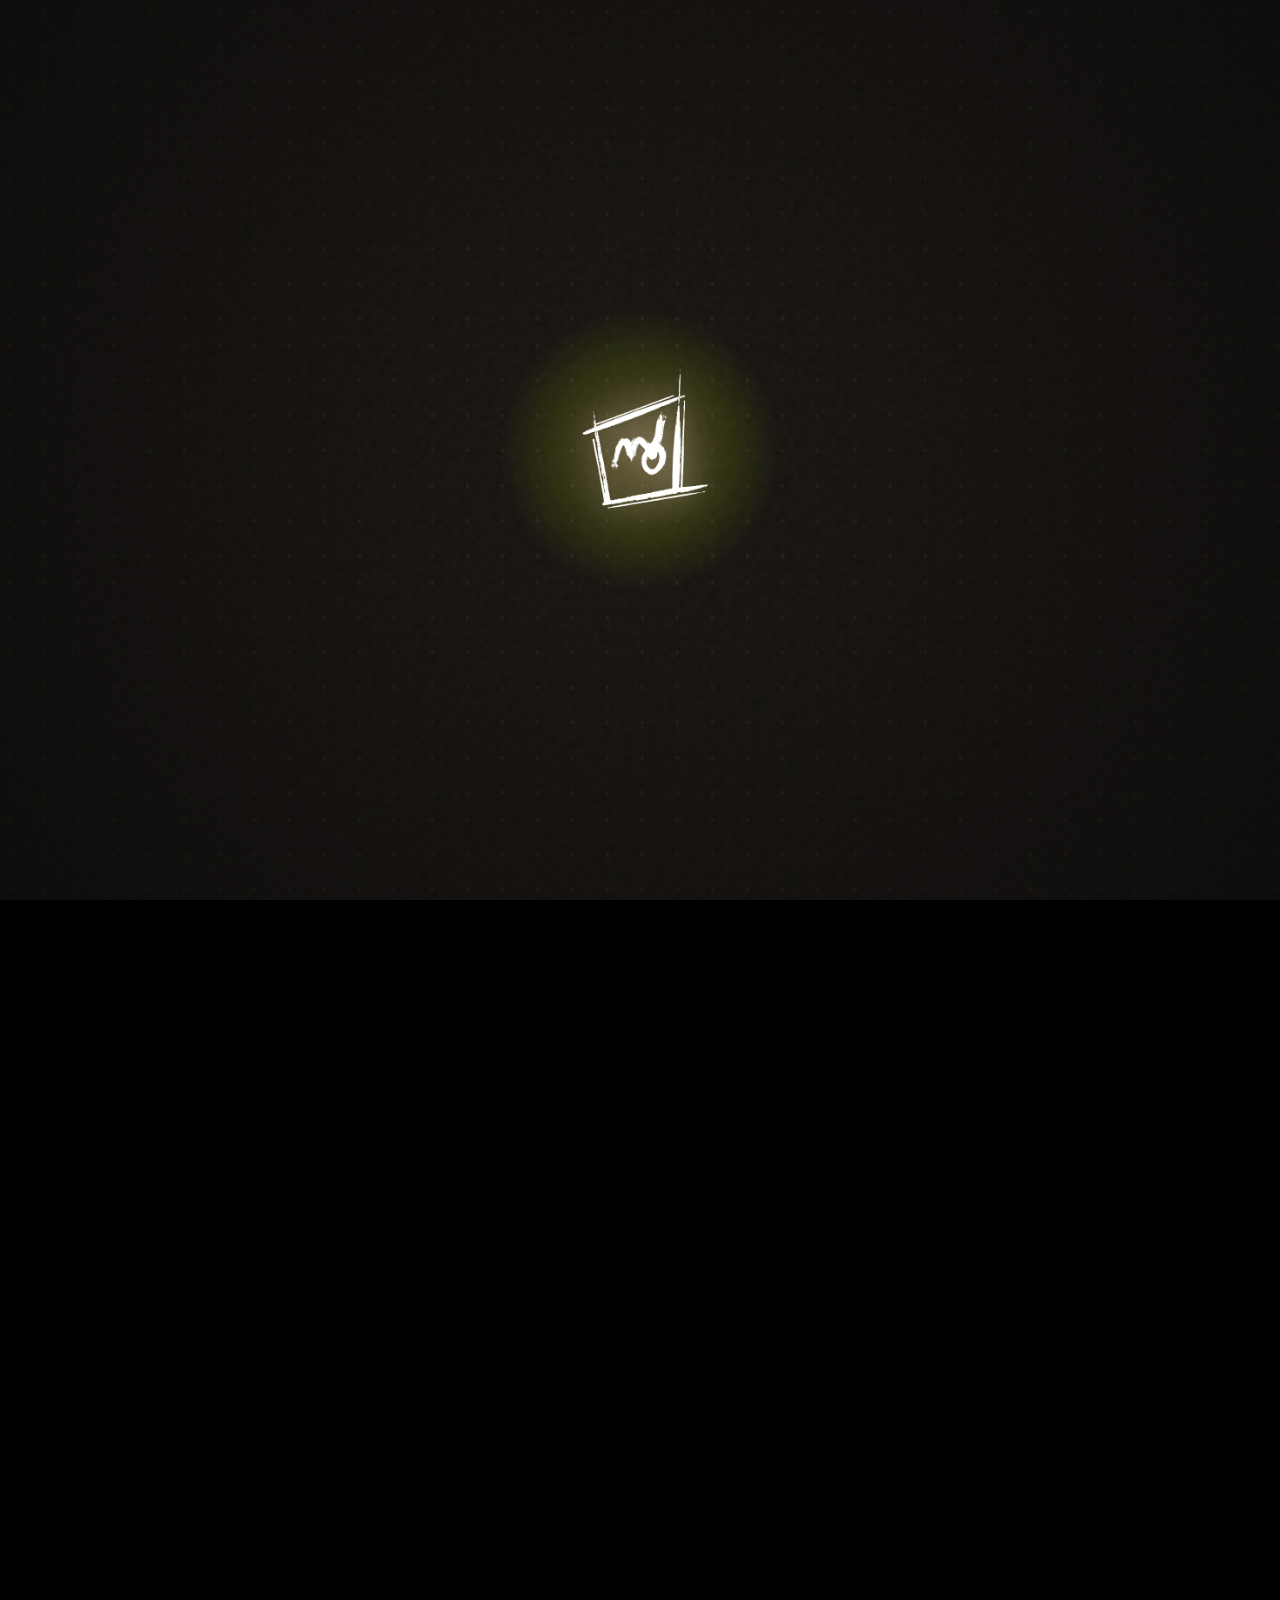
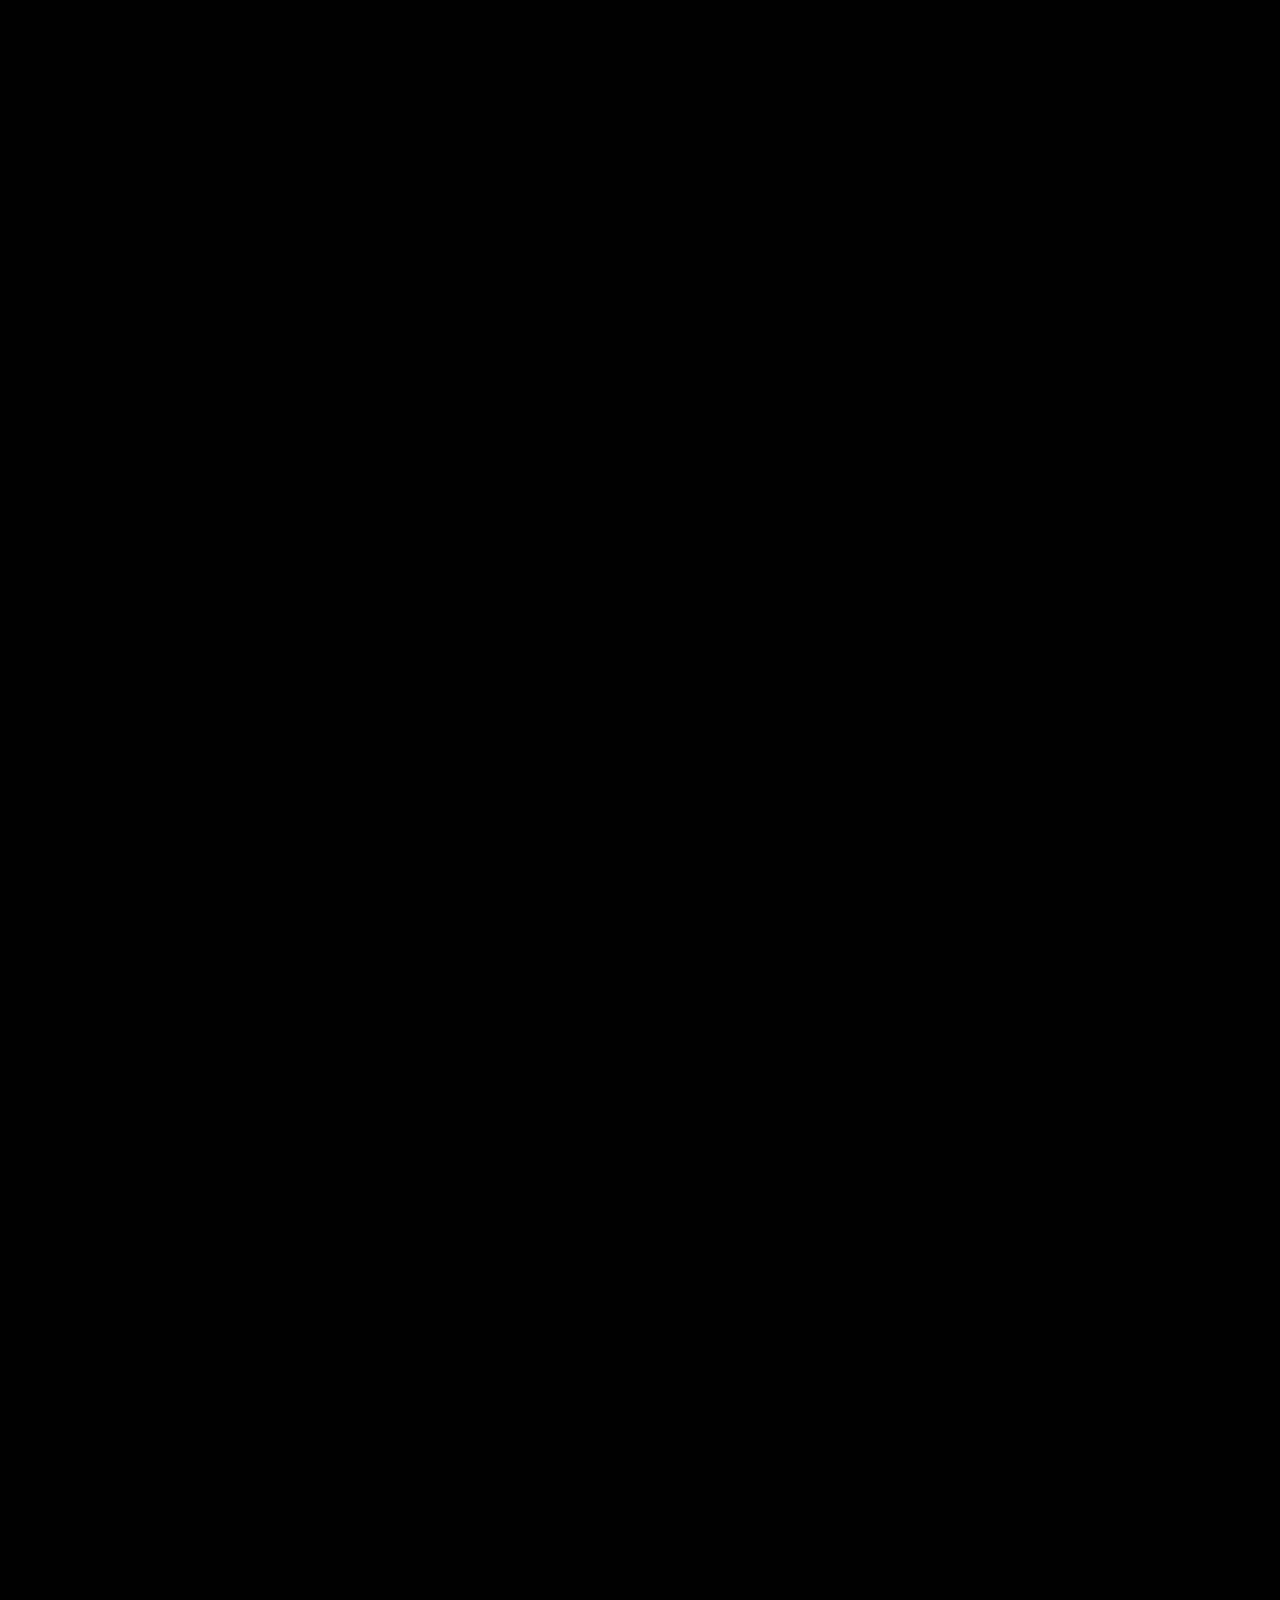
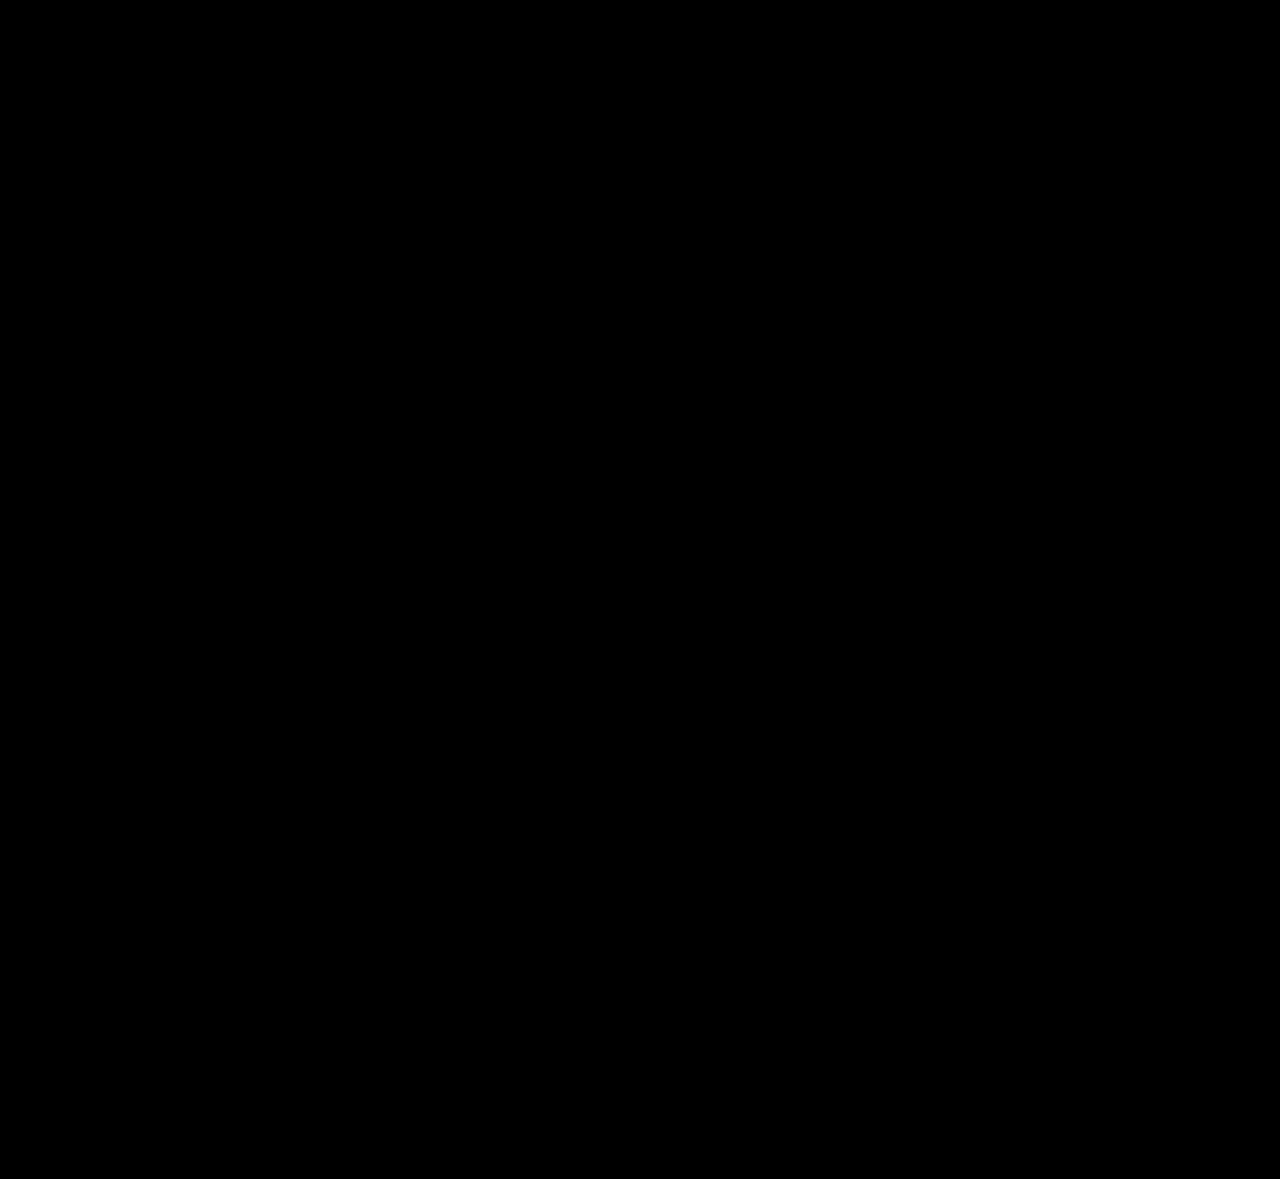
==== commit aedec800: "Restore transparent favicon logo without black background" ====
--- a/index.html
+++ b/index.html
@@ -28,15 +28,11 @@
   <meta name="msapplication-TileImage" content="favicon-192x192.png">
 
   <link rel="stylesheet" href="styles.css">
-  <link rel="icon" type="image/svg+xml" href="favicon.svg">
-  <link rel="icon" type="image/png" sizes="512x512" href="favicon-512x512.png">
-  <link rel="icon" type="image/png" sizes="192x192" href="favicon-192x192.png">
-  <link rel="icon" type="image/png" sizes="48x48" href="favicon-48x48.png">
-  <link rel="icon" type="image/png" sizes="32x32" href="favicon-32x32.png">
-  <link rel="icon" type="image/png" sizes="16x16" href="favicon-16x16.png">
-  <link rel="apple-touch-icon" sizes="180x180" href="apple-touch-icon.png">
-  <link rel="shortcut icon" href="favicon.ico">
-  <link rel="manifest" href="site.webmanifest">
+  <link rel="icon" type="image/png" sizes="32x32" href="favicon-32x32.png?v=3">
+  <link rel="icon" type="image/png" sizes="16x16" href="favicon-16x16.png?v=3">
+  <link rel="icon" type="image/png" sizes="48x48" href="favicon-48x48.png?v=3">
+  <link rel="apple-touch-icon" sizes="180x180" href="apple-touch-icon.png?v=3">
+  <link rel="shortcut icon" href="favicon.ico?v=3">
 
   <!-- Instagram Media Embed Script -->
   <script async src="https://www.instagram.com/embed.js"></script>
--- a/styles.css
+++ b/styles.css
@@ -572,7 +572,11 @@
   position: fixed;
   inset: 0;
   z-index: 999999;
-  background: radial-gradient(circle at center, #130d1c 0%, #08060a 65%, #040305 100%) !important;
+  background-color: #0b0a09 !important;
+  background-image: url('img/loader-bg.jpg') !important;
+  background-repeat: repeat !important;
+  background-position: center center !important;
+  background-size: 423px 237px !important;
   display: flex;
   align-items: center;
   justify-content: center;
@@ -599,13 +603,14 @@
   content: '';
   position: absolute;
   inset: 0;
-  background: radial-gradient(circle at center, transparent 35%, rgba(4, 3, 5, 0.75) 100%);
+  background: radial-gradient(circle at center, rgba(11, 10, 9, 0.15) 0%, rgba(11, 10, 9, 0.8) 100%);
   pointer-events: none;
 }
 
 [data-theme="cream"] .site-loader,
 [data-theme="solar"] .site-loader {
-  background: radial-gradient(circle at center, #130d1c 0%, #08060a 65%, #040305 100%) !important;
+  background-color: #0b0a09 !important;
+  background-image: url('img/loader-bg.jpg') !important;
 }
 
 .site-loader.dismissed {
@@ -631,22 +636,21 @@
   width: clamp(220px, 26vw, 290px);
   height: clamp(220px, 26vw, 290px);
   border-radius: 50%;
-  background: radial-gradient(circle, rgba(233, 196, 106, 0.22) 0%, rgba(204, 255, 0, 0.08) 45%, transparent 70%);
-  animation: none !important;
+  background: radial-gradient(circle, rgba(233, 196, 106, 0.26) 0%, rgba(204, 255, 0, 0.1) 45%, transparent 70%);
+  animation: haloPulse 3s ease-in-out infinite alternate;
   pointer-events: none;
 }
 
-/* Clean Animated GIF Logo Container - Stationary and Centered, no extra float/tilt */
+/* Enlarged Animated GIF Logo Container */
 .loader-logo-wrap {
   position: relative;
-  width: clamp(240px, 28vw, 320px);
+  width: clamp(175px, 22vw, 235px);
   height: auto;
-  aspect-ratio: 1 / 1;
+  aspect-ratio: 1080 / 1440;
   display: flex;
   align-items: center;
   justify-content: center;
-  animation: none !important;
-  transform: none !important;
+  animation: logoFloat 3.4s ease-in-out infinite alternate;
 }
 
 .loader-logo-img {
@@ -655,10 +659,9 @@
   object-fit: contain;
   display: block;
   mix-blend-mode: screen;
-  filter: drop-shadow(0 0 16px rgba(255, 255, 255, 0.45)) drop-shadow(0 0 35px rgba(255, 215, 0, 0.22));
+  filter: drop-shadow(0 0 16px rgba(255, 255, 255, 0.4)) drop-shadow(0 0 35px rgba(255, 215, 0, 0.2));
   user-select: none;
-  -webkit-user-select: none;
-  pointer-events: none;
+  animation: loaderLogoEntrance 0.85s cubic-bezier(0.34, 1.56, 0.64, 1) both;
 }
 
 /* Shimmer overlay hidden when native animated GIF is active */
